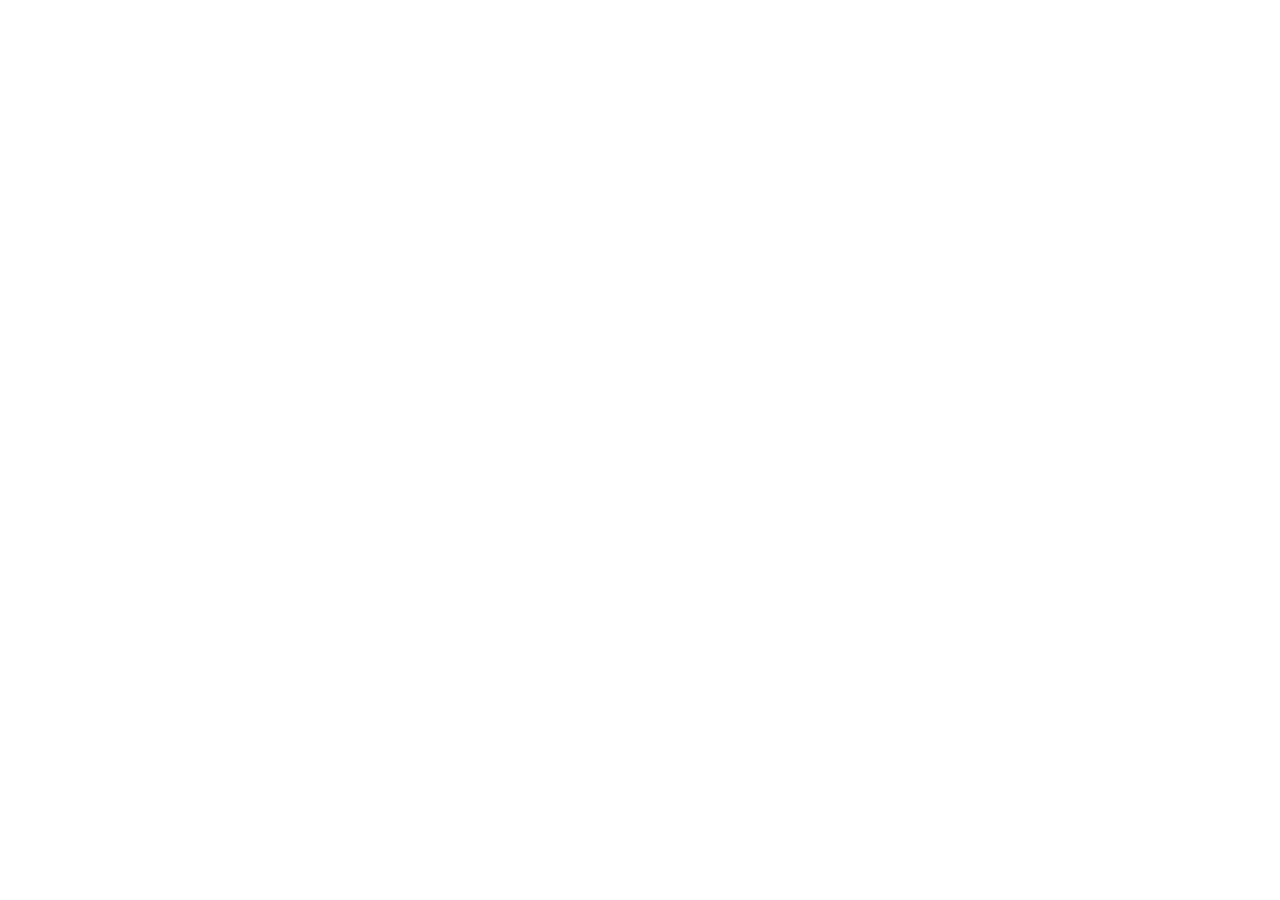
==== index.html @ a95a9401 "Add files via upload" ====
<!doctype html>
<html lang="en">
  <head>
    <meta charset="UTF-8" />
    <link rel="icon"  href="/assets/mobot-DXNhfi0S.png" />
    <meta name="viewport" content="width=device-width, initial-scale=1.0" />
    <title>Mobot Updating Tool</title>
    <script type="module" crossorigin src="/assets/index-8mjWHt65.js"></script>
    <link rel="stylesheet" crossorigin href="/assets/index-CgQIPxmB.css">
  </head>
  <body>
    <div id="app"></div>
  </body>
</html>
---- assets/index-CgQIPxmB.css ----
:root{font-family:Inter,system-ui,Avenir,Helvetica,Arial,sans-serif;line-height:1.5;font-weight:400;color-scheme:light dark;color:#ffffffde;background-color:#242424;font-synthesis:none;text-rendering:optimizeLegibility;-webkit-font-smoothing:antialiased;-moz-osx-font-smoothing:grayscale}a{font-weight:500;color:#646cff;text-decoration:inherit}a:hover{color:#535bf2}body{margin:0;display:flex;place-items:center;min-width:320px;min-height:100vh}h1{font-size:3.2em;line-height:1.1}.card{padding:2em}#app{max-width:1280px;margin:0 auto;padding:2rem;text-align:center}button{border-radius:8px;border:1px solid transparent;padding:.6em 1.2em;font-size:1em;font-weight:500;font-family:inherit;background-color:#1a1a1a;cursor:pointer;transition:border-color .25s}button:hover{border-color:#646cff}button:focus,button:focus-visible{outline:4px auto -webkit-focus-ring-color}@media (prefers-color-scheme: light){:root{color:#213547;background-color:#fff}a:hover{color:#747bff}button{background-color:#f9f9f9}}.info.svelte-141g8f0{margin-top:1em;font-size:1.1em;color:#f0f41a6e}.error.svelte-141g8f0{color:red}.logo.svelte-vmqhb5{height:6em;padding:1.5em;will-change:filter;transition:filter .3s}.logo.techmo.svelte-vmqhb5:hover{filter:drop-shadow(0 0 2em #16d75daa)}.logo.mobot.svelte-vmqhb5:hover{filter:drop-shadow(0 0 2em #ffff00aa)}
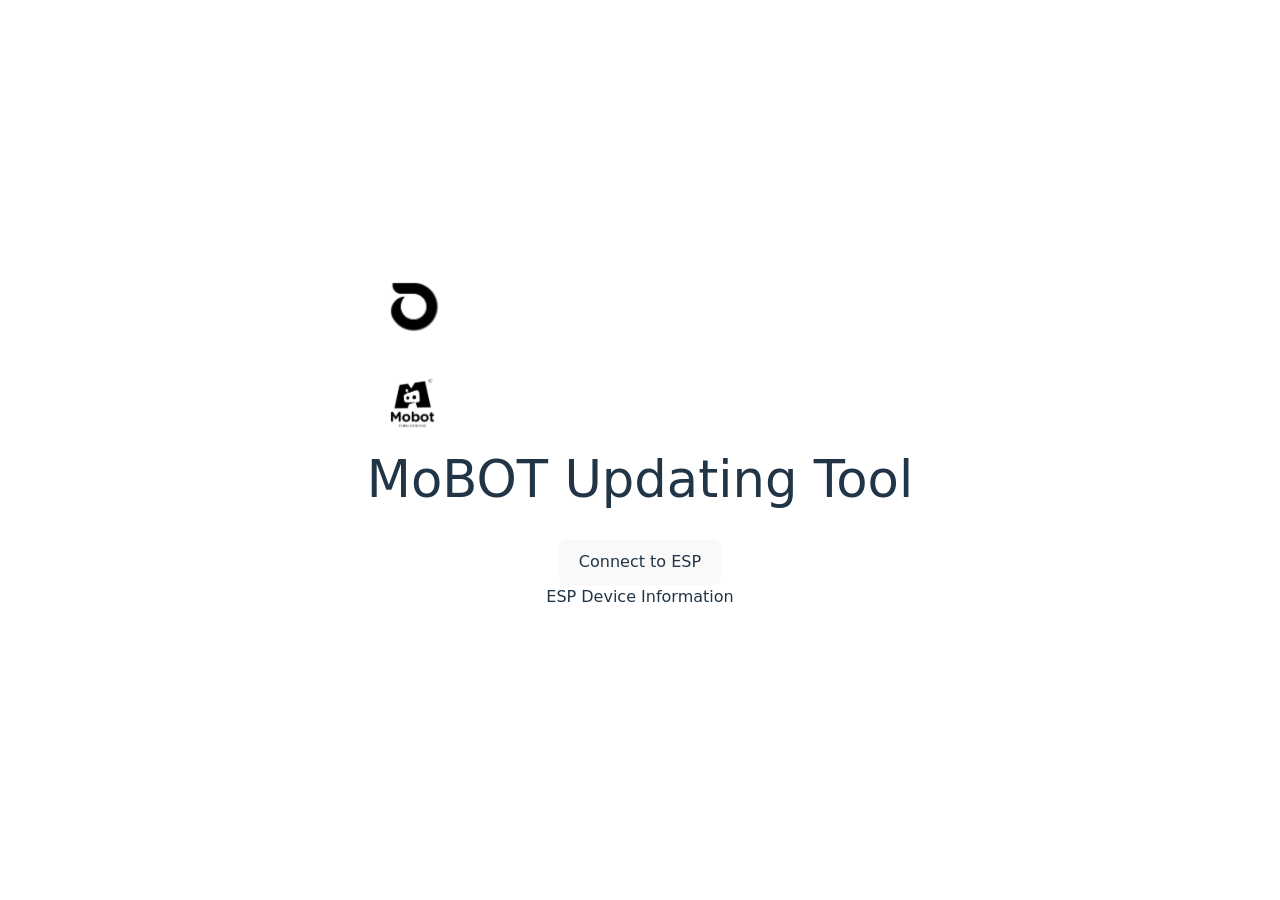
==== commit 6f17da90: "Add files via upload" ====
--- a/index.html
+++ b/index.html
@@ -5,8 +5,8 @@
     <link rel="icon"  href="/assets/mobot-DXNhfi0S.png" />
     <meta name="viewport" content="width=device-width, initial-scale=1.0" />
     <title>Mobot Updating Tool</title>
-    <script type="module" crossorigin src="/assets/index-8mjWHt65.js"></script>
-    <link rel="stylesheet" crossorigin href="/assets/index-CgQIPxmB.css">
+    <script type="module" crossorigin src="/assets/index-CwUpPtVm.js"></script>
+    <link rel="stylesheet" crossorigin href="/assets/index-CElty4b3.css">
   </head>
   <body>
     <div id="app"></div>
--- a/assets/index-CElty4b3.css
+++ b/assets/index-CElty4b3.css
@@ -0,0 +1 @@
+*,:before,:after{--tw-border-spacing-x: 0;--tw-border-spacing-y: 0;--tw-translate-x: 0;--tw-translate-y: 0;--tw-rotate: 0;--tw-skew-x: 0;--tw-skew-y: 0;--tw-scale-x: 1;--tw-scale-y: 1;--tw-pan-x: ;--tw-pan-y: ;--tw-pinch-zoom: ;--tw-scroll-snap-strictness: proximity;--tw-gradient-from-position: ;--tw-gradient-via-position: ;--tw-gradient-to-position: ;--tw-ordinal: ;--tw-slashed-zero: ;--tw-numeric-figure: ;--tw-numeric-spacing: ;--tw-numeric-fraction: ;--tw-ring-inset: ;--tw-ring-offset-width: 0px;--tw-ring-offset-color: #fff;--tw-ring-color: rgb(63 131 248 / .5);--tw-ring-offset-shadow: 0 0 #0000;--tw-ring-shadow: 0 0 #0000;--tw-shadow: 0 0 #0000;--tw-shadow-colored: 0 0 #0000;--tw-blur: ;--tw-brightness: ;--tw-contrast: ;--tw-grayscale: ;--tw-hue-rotate: ;--tw-invert: ;--tw-saturate: ;--tw-sepia: ;--tw-drop-shadow: ;--tw-backdrop-blur: ;--tw-backdrop-brightness: ;--tw-backdrop-contrast: ;--tw-backdrop-grayscale: ;--tw-backdrop-hue-rotate: ;--tw-backdrop-invert: ;--tw-backdrop-opacity: ;--tw-backdrop-saturate: ;--tw-backdrop-sepia: ;--tw-contain-size: ;--tw-contain-layout: ;--tw-contain-paint: ;--tw-contain-style: }::backdrop{--tw-border-spacing-x: 0;--tw-border-spacing-y: 0;--tw-translate-x: 0;--tw-translate-y: 0;--tw-rotate: 0;--tw-skew-x: 0;--tw-skew-y: 0;--tw-scale-x: 1;--tw-scale-y: 1;--tw-pan-x: ;--tw-pan-y: ;--tw-pinch-zoom: ;--tw-scroll-snap-strictness: proximity;--tw-gradient-from-position: ;--tw-gradient-via-position: ;--tw-gradient-to-position: ;--tw-ordinal: ;--tw-slashed-zero: ;--tw-numeric-figure: ;--tw-numeric-spacing: ;--tw-numeric-fraction: ;--tw-ring-inset: ;--tw-ring-offset-width: 0px;--tw-ring-offset-color: #fff;--tw-ring-color: rgb(63 131 248 / .5);--tw-ring-offset-shadow: 0 0 #0000;--tw-ring-shadow: 0 0 #0000;--tw-shadow: 0 0 #0000;--tw-shadow-colored: 0 0 #0000;--tw-blur: ;--tw-brightness: ;--tw-contrast: ;--tw-grayscale: ;--tw-hue-rotate: ;--tw-invert: ;--tw-saturate: ;--tw-sepia: ;--tw-drop-shadow: ;--tw-backdrop-blur: ;--tw-backdrop-brightness: ;--tw-backdrop-contrast: ;--tw-backdrop-grayscale: ;--tw-backdrop-hue-rotate: ;--tw-backdrop-invert: ;--tw-backdrop-opacity: ;--tw-backdrop-saturate: ;--tw-backdrop-sepia: ;--tw-contain-size: ;--tw-contain-layout: ;--tw-contain-paint: ;--tw-contain-style: }*,:before,:after{box-sizing:border-box;border-width:0;border-style:solid;border-color:#e5e7eb}:before,:after{--tw-content: ""}html,:host{line-height:1.5;-webkit-text-size-adjust:100%;-moz-tab-size:4;-o-tab-size:4;tab-size:4;font-family:ui-sans-serif,system-ui,sans-serif,"Apple Color Emoji","Segoe UI Emoji",Segoe UI Symbol,"Noto Color Emoji";font-feature-settings:normal;font-variation-settings:normal;-webkit-tap-highlight-color:transparent}body{margin:0;line-height:inherit}hr{height:0;color:inherit;border-top-width:1px}abbr:where([title]){-webkit-text-decoration:underline dotted;text-decoration:underline dotted}h1,h2,h3,h4,h5,h6{font-size:inherit;font-weight:inherit}a{color:inherit;text-decoration:inherit}b,strong{font-weight:bolder}code,kbd,samp,pre{font-family:ui-monospace,SFMono-Regular,Menlo,Monaco,Consolas,Liberation Mono,Courier New,monospace;font-feature-settings:normal;font-variation-settings:normal;font-size:1em}small{font-size:80%}sub,sup{font-size:75%;line-height:0;position:relative;vertical-align:baseline}sub{bottom:-.25em}sup{top:-.5em}table{text-indent:0;border-color:inherit;border-collapse:collapse}button,input,optgroup,select,textarea{font-family:inherit;font-feature-settings:inherit;font-variation-settings:inherit;font-size:100%;font-weight:inherit;line-height:inherit;letter-spacing:inherit;color:inherit;margin:0;padding:0}button,select{text-transform:none}button,input:where([type=button]),input:where([type=reset]),input:where([type=submit]){-webkit-appearance:button;background-color:transparent;background-image:none}:-moz-focusring{outline:auto}:-moz-ui-invalid{box-shadow:none}progress{vertical-align:baseline}::-webkit-inner-spin-button,::-webkit-outer-spin-button{height:auto}[type=search]{-webkit-appearance:textfield;outline-offset:-2px}::-webkit-search-decoration{-webkit-appearance:none}::-webkit-file-upload-button{-webkit-appearance:button;font:inherit}summary{display:list-item}blockquote,dl,dd,h1,h2,h3,h4,h5,h6,hr,figure,p,pre{margin:0}fieldset{margin:0;padding:0}legend{padding:0}ol,ul,menu{list-style:none;margin:0;padding:0}dialog{padding:0}textarea{resize:vertical}input::-moz-placeholder,textarea::-moz-placeholder{opacity:1;color:#9ca3af}input::placeholder,textarea::placeholder{opacity:1;color:#9ca3af}button,[role=button]{cursor:pointer}:disabled{cursor:default}img,svg,video,canvas,audio,iframe,embed,object{display:block;vertical-align:middle}img,video{max-width:100%;height:auto}[hidden]:where(:not([hidden=until-found])){display:none}[data-tooltip-style^=light]+.tooltip>.tooltip-arrow:before{border-style:solid;border-color:#e5e7eb}[data-tooltip-style^=light]+.tooltip[data-popper-placement^=top]>.tooltip-arrow:before{border-bottom-width:1px;border-right-width:1px}[data-tooltip-style^=light]+.tooltip[data-popper-placement^=right]>.tooltip-arrow:before{border-bottom-width:1px;border-left-width:1px}[data-tooltip-style^=light]+.tooltip[data-popper-placement^=bottom]>.tooltip-arrow:before{border-top-width:1px;border-left-width:1px}[data-tooltip-style^=light]+.tooltip[data-popper-placement^=left]>.tooltip-arrow:before{border-top-width:1px;border-right-width:1px}.tooltip[data-popper-placement^=top]>.tooltip-arrow{bottom:-4px}.tooltip[data-popper-placement^=bottom]>.tooltip-arrow{top:-4px}.tooltip[data-popper-placement^=left]>.tooltip-arrow{right:-4px}.tooltip[data-popper-placement^=right]>.tooltip-arrow{left:-4px}.tooltip.invisible>.tooltip-arrow:before{visibility:hidden}[data-popper-arrow],[data-popper-arrow]:before{position:absolute;width:8px;height:8px;background:inherit}[data-popper-arrow]{visibility:hidden}[data-popper-arrow]:before{content:"";visibility:visible;transform:rotate(45deg)}[data-popper-arrow]:after{content:"";visibility:visible;transform:rotate(45deg);position:absolute;width:9px;height:9px;background:inherit}[role=tooltip]>[data-popper-arrow]:before{border-style:solid;border-color:#e5e7eb}.dark [role=tooltip]>[data-popper-arrow]:before{border-style:solid;border-color:#4b5563}[role=tooltip]>[data-popper-arrow]:after{border-style:solid;border-color:#e5e7eb}.dark [role=tooltip]>[data-popper-arrow]:after{border-style:solid;border-color:#4b5563}[data-popover][role=tooltip][data-popper-placement^=top]>[data-popper-arrow]:before{border-bottom-width:1px;border-right-width:1px}[data-popover][role=tooltip][data-popper-placement^=top]>[data-popper-arrow]:after{border-bottom-width:1px;border-right-width:1px}[data-popover][role=tooltip][data-popper-placement^=right]>[data-popper-arrow]:before{border-bottom-width:1px;border-left-width:1px}[data-popover][role=tooltip][data-popper-placement^=right]>[data-popper-arrow]:after{border-bottom-width:1px;border-left-width:1px}[data-popover][role=tooltip][data-popper-placement^=bottom]>[data-popper-arrow]:before{border-top-width:1px;border-left-width:1px}[data-popover][role=tooltip][data-popper-placement^=bottom]>[data-popper-arrow]:after{border-top-width:1px;border-left-width:1px}[data-popover][role=tooltip][data-popper-placement^=left]>[data-popper-arrow]:before{border-top-width:1px;border-right-width:1px}[data-popover][role=tooltip][data-popper-placement^=left]>[data-popper-arrow]:after{border-top-width:1px;border-right-width:1px}[data-popover][role=tooltip][data-popper-placement^=top]>[data-popper-arrow]{bottom:-5px}[data-popover][role=tooltip][data-popper-placement^=bottom]>[data-popper-arrow]{top:-5px}[data-popover][role=tooltip][data-popper-placement^=left]>[data-popper-arrow]{right:-5px}[data-popover][role=tooltip][data-popper-placement^=right]>[data-popper-arrow]{left:-5px}[type=text],[type=email],[type=url],[type=password],[type=number],[type=date],[type=datetime-local],[type=month],[type=search],[type=tel],[type=time],[type=week],[multiple],textarea,select{-webkit-appearance:none;-moz-appearance:none;appearance:none;background-color:#fff;border-color:#6b7280;border-width:1px;border-radius:0;padding:.5rem .75rem;font-size:1rem;line-height:1.5rem;--tw-shadow: 0 0 #0000}[type=text]:focus,[type=email]:focus,[type=url]:focus,[type=password]:focus,[type=number]:focus,[type=date]:focus,[type=datetime-local]:focus,[type=month]:focus,[type=search]:focus,[type=tel]:focus,[type=time]:focus,[type=week]:focus,[multiple]:focus,textarea:focus,select:focus{outline:2px solid transparent;outline-offset:2px;--tw-ring-inset: var(--tw-empty, );--tw-ring-offset-width: 0px;--tw-ring-offset-color: #fff;--tw-ring-color: #1C64F2;--tw-ring-offset-shadow: var(--tw-ring-inset) 0 0 0 var(--tw-ring-offset-width) var(--tw-ring-offset-color);--tw-ring-shadow: var(--tw-ring-inset) 0 0 0 calc(1px + var(--tw-ring-offset-width)) var(--tw-ring-color);box-shadow:var(--tw-ring-offset-shadow),var(--tw-ring-shadow),var(--tw-shadow);border-color:#1c64f2}input::-moz-placeholder,textarea::-moz-placeholder{color:#6b7280;opacity:1}input::placeholder,textarea::placeholder{color:#6b7280;opacity:1}::-webkit-datetime-edit-fields-wrapper{padding:0}input[type=time]::-webkit-calendar-picker-indicator{background:none}select:not([size]){background-image:url("data:image/svg+xml,%3csvg aria-hidden='true' xmlns='http://www.w3.org/2000/svg' fill='none' viewBox='0 0 10 6'%3e %3cpath stroke='%236B7280' stroke-linecap='round' stroke-linejoin='round' stroke-width='2' d='m1 1 4 4 4-4'/%3e %3c/svg%3e");background-position:right .75rem center;background-repeat:no-repeat;background-size:.75em .75em;padding-right:2.5rem;-webkit-print-color-adjust:exact;print-color-adjust:exact}:is([dir=rtl]) select:not([size]){background-position:left .75rem center;padding-right:.75rem;padding-left:0}[multiple]{background-image:initial;background-position:initial;background-repeat:unset;background-size:initial;padding-right:.75rem;-webkit-print-color-adjust:unset;print-color-adjust:unset}[type=checkbox],[type=radio]{-webkit-appearance:none;-moz-appearance:none;appearance:none;padding:0;-webkit-print-color-adjust:exact;print-color-adjust:exact;display:inline-block;vertical-align:middle;background-origin:border-box;-webkit-user-select:none;-moz-user-select:none;user-select:none;flex-shrink:0;height:1rem;width:1rem;color:#1c64f2;background-color:#fff;border-color:#6b7280;border-width:1px;--tw-shadow: 0 0 #0000}[type=checkbox]{border-radius:0}[type=radio]{border-radius:100%}[type=checkbox]:focus,[type=radio]:focus{outline:2px solid transparent;outline-offset:2px;--tw-ring-inset: var(--tw-empty, );--tw-ring-offset-width: 2px;--tw-ring-offset-color: #fff;--tw-ring-color: #1C64F2;--tw-ring-offset-shadow: var(--tw-ring-inset) 0 0 0 var(--tw-ring-offset-width) var(--tw-ring-offset-color);--tw-ring-shadow: var(--tw-ring-inset) 0 0 0 calc(2px + var(--tw-ring-offset-width)) var(--tw-ring-color);box-shadow:var(--tw-ring-offset-shadow),var(--tw-ring-shadow),var(--tw-shadow)}[type=checkbox]:checked,[type=radio]:checked,.dark [type=checkbox]:checked,.dark [type=radio]:checked{border-color:transparent;background-color:currentColor;background-size:.55em .55em;background-position:center;background-repeat:no-repeat}[type=checkbox]:checked{background-image:url("data:image/svg+xml,%3csvg aria-hidden='true' xmlns='http://www.w3.org/2000/svg' fill='none' viewBox='0 0 16 12'%3e %3cpath stroke='white' stroke-linecap='round' stroke-linejoin='round' stroke-width='3' d='M1 5.917 5.724 10.5 15 1.5'/%3e %3c/svg%3e");background-repeat:no-repeat;background-size:.55em .55em;-webkit-print-color-adjust:exact;print-color-adjust:exact}[type=radio]:checked{background-image:url("data:image/svg+xml,%3csvg viewBox='0 0 16 16' fill='white' xmlns='http://www.w3.org/2000/svg'%3e%3ccircle cx='8' cy='8' r='3'/%3e%3c/svg%3e");background-size:1em 1em}.dark [type=radio]:checked{background-image:url("data:image/svg+xml,%3csvg viewBox='0 0 16 16' fill='white' xmlns='http://www.w3.org/2000/svg'%3e%3ccircle cx='8' cy='8' r='3'/%3e%3c/svg%3e");background-size:1em 1em}[type=checkbox]:indeterminate{background-image:url("data:image/svg+xml,%3csvg aria-hidden='true' xmlns='http://www.w3.org/2000/svg' fill='none' viewBox='0 0 16 12'%3e %3cpath stroke='white' stroke-linecap='round' stroke-linejoin='round' stroke-width='3' d='M0.5 6h14'/%3e %3c/svg%3e");background-color:currentColor;border-color:transparent;background-position:center;background-repeat:no-repeat;background-size:.55em .55em;-webkit-print-color-adjust:exact;print-color-adjust:exact}[type=checkbox]:indeterminate:hover,[type=checkbox]:indeterminate:focus{border-color:transparent;background-color:currentColor}[type=file]{background:unset;border-color:inherit;border-width:0;border-radius:0;padding:0;font-size:unset;line-height:inherit}[type=file]:focus{outline:1px auto inherit}input[type=file]::file-selector-button{color:#fff;background:#1f2937;border:0;font-weight:500;font-size:.875rem;cursor:pointer;padding:.625rem 1rem .625rem 2rem;margin-inline-start:-1rem;margin-inline-end:1rem}input[type=file]::file-selector-button:hover{background:#374151}:is([dir=rtl]) input[type=file]::file-selector-button{padding-right:2rem;padding-left:1rem}.dark input[type=file]::file-selector-button{color:#fff;background:#4b5563}.dark input[type=file]::file-selector-button:hover{background:#6b7280}input[type=range]::-webkit-slider-thumb{height:1.25rem;width:1.25rem;background:#1c64f2;border-radius:9999px;border:0;appearance:none;-moz-appearance:none;-webkit-appearance:none;cursor:pointer}input[type=range]:disabled::-webkit-slider-thumb{background:#9ca3af}.dark input[type=range]:disabled::-webkit-slider-thumb{background:#6b7280}input[type=range]:focus::-webkit-slider-thumb{outline:2px solid transparent;outline-offset:2px;--tw-ring-offset-shadow: var(--tw-ring-inset) 0 0 0 var(--tw-ring-offset-width) var(--tw-ring-offset-color);--tw-ring-shadow: var(--tw-ring-inset) 0 0 0 calc(4px + var(--tw-ring-offset-width)) var(--tw-ring-color);box-shadow:var(--tw-ring-offset-shadow),var(--tw-ring-shadow),var(--tw-shadow, 0 0 #0000);--tw-ring-opacity: 1px;--tw-ring-color: rgb(164 202 254 / var(--tw-ring-opacity))}input[type=range]::-moz-range-thumb{height:1.25rem;width:1.25rem;background:#1c64f2;border-radius:9999px;border:0;appearance:none;-moz-appearance:none;-webkit-appearance:none;cursor:pointer}input[type=range]:disabled::-moz-range-thumb{background:#9ca3af}.dark input[type=range]:disabled::-moz-range-thumb{background:#6b7280}input[type=range]::-moz-range-progress{background:#3f83f8}input[type=range]::-ms-fill-lower{background:#3f83f8}input[type=range].range-sm::-webkit-slider-thumb{height:1rem;width:1rem}input[type=range].range-lg::-webkit-slider-thumb{height:1.5rem;width:1.5rem}input[type=range].range-sm::-moz-range-thumb{height:1rem;width:1rem}input[type=range].range-lg::-moz-range-thumb{height:1.5rem;width:1.5rem}.container{width:100%}@media (min-width: 640px){.container{max-width:640px}}@media (min-width: 768px){.container{max-width:768px}}@media (min-width: 1024px){.container{max-width:1024px}}@media (min-width: 1280px){.container{max-width:1280px}}@media (min-width: 1536px){.container{max-width:1536px}}.sr-only{position:absolute;width:1px;height:1px;padding:0;margin:-1px;overflow:hidden;clip:rect(0,0,0,0);white-space:nowrap;border-width:0}.pointer-events-none{pointer-events:none}.static{position:static}.fixed{position:fixed}.absolute{position:absolute}.relative{position:relative}.sticky{position:sticky}.-inset-1{top:-.25rem;right:-.25rem;bottom:-.25rem;left:-.25rem}.inset-0{top:0;right:0;bottom:0;left:0}.inset-x-0{left:0;right:0}.inset-y-0{top:0;bottom:0}.-left-\[17px\]{left:-17px}.-right-\[16px\]{right:-16px}.-right-\[17px\]{right:-17px}.-start-1\.5{inset-inline-start:-.375rem}.-start-14{inset-inline-start:-3.5rem}.-start-3{inset-inline-start:-.75rem}.bottom-0{bottom:0}.bottom-4{bottom:1rem}.bottom-5{bottom:1.25rem}.bottom-6{bottom:1.5rem}.end-0{inset-inline-end:0px}.end-2\.5{inset-inline-end:.625rem}.end-5{inset-inline-end:1.25rem}.end-6{inset-inline-end:1.5rem}.left-1\/2{left:50%}.right-0{right:0}.start-0{inset-inline-start:0px}.start-1{inset-inline-start:.25rem}.start-1\/2{inset-inline-start:50%}.start-2\.5{inset-inline-start:.625rem}.start-5{inset-inline-start:1.25rem}.top-0{top:0}.top-1{top:.25rem}.top-1\/2{top:50%}.top-2{top:.5rem}.top-3{top:.75rem}.top-4{top:1rem}.top-5{top:1.25rem}.top-6{top:1.5rem}.top-\[124px\]{top:124px}.top-\[142px\]{top:142px}.top-\[178px\]{top:178px}.top-\[40px\]{top:40px}.top-\[72px\]{top:72px}.top-\[88px\]{top:88px}.top-\[calc\(100\%\+1rem\)\]{top:calc(100% + 1rem)}.-z-10{z-index:-10}.z-0{z-index:0}.z-10{z-index:10}.z-30{z-index:30}.z-40{z-index:40}.z-50{z-index:50}.col-span-2{grid-column:span 2 / span 2}.m-0\.5{margin:.125rem}.-mx-1\.5{margin-left:-.375rem;margin-right:-.375rem}.-my-1\.5{margin-top:-.375rem;margin-bottom:-.375rem}.mx-2{margin-left:.5rem;margin-right:.5rem}.mx-4{margin-left:1rem;margin-right:1rem}.mx-auto{margin-left:auto;margin-right:auto}.my-1{margin-top:.25rem;margin-bottom:.25rem}.my-2{margin-top:.5rem;margin-bottom:.5rem}.my-8{margin-top:2rem;margin-bottom:2rem}.\!ml-0{margin-left:0!important}.-mb-px{margin-bottom:-1px}.-me-1\.5{margin-inline-end:-.375rem}.-ms-4{margin-inline-start:-1rem}.-mt-px{margin-top:-1px}.mb-1{margin-bottom:.25rem}.mb-10{margin-bottom:2.5rem}.mb-2{margin-bottom:.5rem}.mb-2\.5{margin-bottom:.625rem}.mb-3{margin-bottom:.75rem}.mb-4{margin-bottom:1rem}.mb-5{margin-bottom:1.25rem}.mb-6{margin-bottom:1.5rem}.mb-px{margin-bottom:1px}.me-1{margin-inline-end:.25rem}.me-2{margin-inline-end:.5rem}.me-3{margin-inline-end:.75rem}.me-4{margin-inline-end:1rem}.ms-1{margin-inline-start:.25rem}.ms-1\.5{margin-inline-start:.375rem}.ms-2{margin-inline-start:.5rem}.ms-3{margin-inline-start:.75rem}.ms-4{margin-inline-start:1rem}.ms-6{margin-inline-start:1.5rem}.ms-auto{margin-inline-start:auto}.mt-1{margin-top:.25rem}.mt-1\.5{margin-top:.375rem}.mt-2{margin-top:.5rem}.mt-3{margin-top:.75rem}.mt-4{margin-top:1rem}.mt-6{margin-top:1.5rem}.block{display:block}.inline-block{display:inline-block}.\!inline{display:inline!important}.inline{display:inline}.flex{display:flex}.inline-flex{display:inline-flex}.table{display:table}.grid{display:grid}.\!hidden{display:none!important}.hidden{display:none}.h-1{height:.25rem}.h-10{height:2.5rem}.h-12{height:3rem}.h-14{height:3.5rem}.h-16{height:4rem}.h-2{height:.5rem}.h-2\.5{height:.625rem}.h-20{height:5rem}.h-24{height:6rem}.h-3{height:.75rem}.h-3\.5{height:.875rem}.h-36{height:9rem}.h-4{height:1rem}.h-48{height:12rem}.h-5{height:1.25rem}.h-56{height:14rem}.h-6{height:1.5rem}.h-64{height:16rem}.h-7{height:1.75rem}.h-72{height:18rem}.h-8{height:2rem}.h-80{height:20rem}.h-9{height:2.25rem}.h-96{height:24rem}.h-\[10px\]{height:10px}.h-\[140px\]{height:140px}.h-\[156px\]{height:156px}.h-\[172px\]{height:172px}.h-\[17px\]{height:17px}.h-\[18px\]{height:18px}.h-\[193px\]{height:193px}.h-\[213px\]{height:213px}.h-\[24px\]{height:24px}.h-\[32px\]{height:32px}.h-\[41px\]{height:41px}.h-\[426px\]{height:426px}.h-\[454px\]{height:454px}.h-\[46px\]{height:46px}.h-\[52px\]{height:52px}.h-\[55px\]{height:55px}.h-\[572px\]{height:572px}.h-\[5px\]{height:5px}.h-\[600px\]{height:600px}.h-\[63px\]{height:63px}.h-\[64px\]{height:64px}.h-auto{height:auto}.h-full{height:100%}.h-modal{height:calc(100% - 2rem)}.h-px{height:1px}.max-h-64{max-height:16rem}.max-h-full{max-height:100%}.min-h-\[2\.4rem\]{min-height:2.4rem}.min-h-\[2\.7rem\]{min-height:2.7rem}.min-h-\[3\.2rem\]{min-height:3.2rem}.\!w-full{width:100%!important}.w-1{width:.25rem}.w-1\/2{width:50%}.w-10{width:2.5rem}.w-10\/12{width:83.333333%}.w-11{width:2.75rem}.w-11\/12{width:91.666667%}.w-12{width:3rem}.w-14{width:3.5rem}.w-2{width:.5rem}.w-2\.5{width:.625rem}.w-2\/4{width:50%}.w-20{width:5rem}.w-24{width:6rem}.w-3{width:.75rem}.w-3\.5{width:.875rem}.w-32{width:8rem}.w-36{width:9rem}.w-4{width:1rem}.w-48{width:12rem}.w-5{width:1.25rem}.w-6{width:1.5rem}.w-64{width:16rem}.w-8{width:2rem}.w-8\/12{width:66.666667%}.w-80{width:20rem}.w-9{width:2.25rem}.w-9\/12{width:75%}.w-\[10px\]{width:10px}.w-\[148px\]{width:148px}.w-\[188px\]{width:188px}.w-\[1px\]{width:1px}.w-\[208px\]{width:208px}.w-\[272px\]{width:272px}.w-\[300px\]{width:300px}.w-\[3px\]{width:3px}.w-\[52px\]{width:52px}.w-\[56px\]{width:56px}.w-\[6px\]{width:6px}.w-\[calc\(100\%-2rem\)\]{width:calc(100% - 2rem)}.w-full{width:100%}.min-w-full{min-width:100%}.max-w-2xl{max-width:42rem}.max-w-4xl{max-width:56rem}.max-w-60{max-width:15rem}.max-w-7xl{max-width:80rem}.max-w-\[133px\]{max-width:133px}.max-w-\[301px\]{max-width:301px}.max-w-\[341px\]{max-width:341px}.max-w-\[351px\]{max-width:351px}.max-w-\[540px\]{max-width:540px}.max-w-\[640px\]{max-width:640px}.max-w-\[83px\]{max-width:83px}.max-w-full{max-width:100%}.max-w-lg{max-width:32rem}.max-w-md{max-width:28rem}.max-w-screen-md{max-width:768px}.max-w-screen-xl{max-width:1280px}.max-w-sm{max-width:24rem}.max-w-xl{max-width:36rem}.max-w-xs{max-width:20rem}.flex-1{flex:1 1 0%}.flex-shrink-0,.shrink-0{flex-shrink:0}.origin-left{transform-origin:left}.-translate-x-1\/2{--tw-translate-x: -50%;transform:translate(var(--tw-translate-x),var(--tw-translate-y)) rotate(var(--tw-rotate)) skew(var(--tw-skew-x)) skewY(var(--tw-skew-y)) scaleX(var(--tw-scale-x)) scaleY(var(--tw-scale-y))}.-translate-x-1\/3{--tw-translate-x: -33.333333%;transform:translate(var(--tw-translate-x),var(--tw-translate-y)) rotate(var(--tw-rotate)) skew(var(--tw-skew-x)) skewY(var(--tw-skew-y)) scaleX(var(--tw-scale-x)) scaleY(var(--tw-scale-y))}.-translate-y-1\/2{--tw-translate-y: -50%;transform:translate(var(--tw-translate-x),var(--tw-translate-y)) rotate(var(--tw-rotate)) skew(var(--tw-skew-x)) skewY(var(--tw-skew-y)) scaleX(var(--tw-scale-x)) scaleY(var(--tw-scale-y))}.-translate-y-1\/3{--tw-translate-y: -33.333333%;transform:translate(var(--tw-translate-x),var(--tw-translate-y)) rotate(var(--tw-rotate)) skew(var(--tw-skew-x)) skewY(var(--tw-skew-y)) scaleX(var(--tw-scale-x)) scaleY(var(--tw-scale-y))}.-translate-y-4{--tw-translate-y: -1rem;transform:translate(var(--tw-translate-x),var(--tw-translate-y)) rotate(var(--tw-rotate)) skew(var(--tw-skew-x)) skewY(var(--tw-skew-y)) scaleX(var(--tw-scale-x)) scaleY(var(--tw-scale-y))}.-translate-y-6{--tw-translate-y: -1.5rem;transform:translate(var(--tw-translate-x),var(--tw-translate-y)) rotate(var(--tw-rotate)) skew(var(--tw-skew-x)) skewY(var(--tw-skew-y)) scaleX(var(--tw-scale-x)) scaleY(var(--tw-scale-y))}.translate-x-1\/3{--tw-translate-x: 33.333333%;transform:translate(var(--tw-translate-x),var(--tw-translate-y)) rotate(var(--tw-rotate)) skew(var(--tw-skew-x)) skewY(var(--tw-skew-y)) scaleX(var(--tw-scale-x)) scaleY(var(--tw-scale-y))}.translate-y-1\/3{--tw-translate-y: 33.333333%;transform:translate(var(--tw-translate-x),var(--tw-translate-y)) rotate(var(--tw-rotate)) skew(var(--tw-skew-x)) skewY(var(--tw-skew-y)) scaleX(var(--tw-scale-x)) scaleY(var(--tw-scale-y))}.rotate-45{--tw-rotate: 45deg;transform:translate(var(--tw-translate-x),var(--tw-translate-y)) rotate(var(--tw-rotate)) skew(var(--tw-skew-x)) skewY(var(--tw-skew-y)) scaleX(var(--tw-scale-x)) scaleY(var(--tw-scale-y))}.scale-75{--tw-scale-x: .75;--tw-scale-y: .75;transform:translate(var(--tw-translate-x),var(--tw-translate-y)) rotate(var(--tw-rotate)) skew(var(--tw-skew-x)) skewY(var(--tw-skew-y)) scaleX(var(--tw-scale-x)) scaleY(var(--tw-scale-y))}.transform{transform:translate(var(--tw-translate-x),var(--tw-translate-y)) rotate(var(--tw-rotate)) skew(var(--tw-skew-x)) skewY(var(--tw-skew-y)) scaleX(var(--tw-scale-x)) scaleY(var(--tw-scale-y))}@keyframes pulse{50%{opacity:.5}}.animate-pulse{animation:pulse 2s cubic-bezier(.4,0,.6,1) infinite}@keyframes spin{to{transform:rotate(360deg)}}.animate-spin{animation:spin 1s linear infinite}.cursor-not-allowed{cursor:not-allowed}.cursor-pointer{cursor:pointer}.list-inside{list-style-position:inside}.list-outside{list-style-position:outside}.list-decimal{list-style-type:decimal}.list-disc{list-style-type:disc}.list-none{list-style-type:none}.appearance-none{-webkit-appearance:none;-moz-appearance:none;appearance:none}.grid-flow-row{grid-auto-flow:row}.grid-cols-1{grid-template-columns:repeat(1,minmax(0,1fr))}.grid-cols-2{grid-template-columns:repeat(2,minmax(0,1fr))}.grid-cols-3{grid-template-columns:repeat(3,minmax(0,1fr))}.grid-cols-4{grid-template-columns:repeat(4,minmax(0,1fr))}.grid-cols-7{grid-template-columns:repeat(7,minmax(0,1fr))}.flex-row{flex-direction:row}.flex-col{flex-direction:column}.flex-col-reverse{flex-direction:column-reverse}.flex-wrap{flex-wrap:wrap}.items-start{align-items:flex-start}.items-end{align-items:flex-end}.items-center{align-items:center}.items-baseline{align-items:baseline}.justify-start{justify-content:flex-start}.justify-end{justify-content:flex-end}.justify-center{justify-content:center}.justify-between{justify-content:space-between}.justify-around{justify-content:space-around}.gap-1{gap:.25rem}.gap-2{gap:.5rem}.gap-3{gap:.75rem}.gap-8{gap:2rem}.gap-y-4{row-gap:1rem}.-space-x-px>:not([hidden])~:not([hidden]){--tw-space-x-reverse: 0;margin-right:calc(-1px * var(--tw-space-x-reverse));margin-left:calc(-1px * calc(1 - var(--tw-space-x-reverse)))}.space-x-1>:not([hidden])~:not([hidden]){--tw-space-x-reverse: 0;margin-right:calc(.25rem * var(--tw-space-x-reverse));margin-left:calc(.25rem * calc(1 - var(--tw-space-x-reverse)))}.space-x-2>:not([hidden])~:not([hidden]){--tw-space-x-reverse: 0;margin-right:calc(.5rem * var(--tw-space-x-reverse));margin-left:calc(.5rem * calc(1 - var(--tw-space-x-reverse)))}.space-x-3>:not([hidden])~:not([hidden]){--tw-space-x-reverse: 0;margin-right:calc(.75rem * var(--tw-space-x-reverse));margin-left:calc(.75rem * calc(1 - var(--tw-space-x-reverse)))}.space-x-4>:not([hidden])~:not([hidden]){--tw-space-x-reverse: 0;margin-right:calc(1rem * var(--tw-space-x-reverse));margin-left:calc(1rem * calc(1 - var(--tw-space-x-reverse)))}.space-x-6>:not([hidden])~:not([hidden]){--tw-space-x-reverse: 0;margin-right:calc(1.5rem * var(--tw-space-x-reverse));margin-left:calc(1.5rem * calc(1 - var(--tw-space-x-reverse)))}.space-y-1>:not([hidden])~:not([hidden]){--tw-space-y-reverse: 0;margin-top:calc(.25rem * calc(1 - var(--tw-space-y-reverse)));margin-bottom:calc(.25rem * var(--tw-space-y-reverse))}.space-y-2>:not([hidden])~:not([hidden]){--tw-space-y-reverse: 0;margin-top:calc(.5rem * calc(1 - var(--tw-space-y-reverse)));margin-bottom:calc(.5rem * var(--tw-space-y-reverse))}.space-y-2\.5>:not([hidden])~:not([hidden]){--tw-space-y-reverse: 0;margin-top:calc(.625rem * calc(1 - var(--tw-space-y-reverse)));margin-bottom:calc(.625rem * var(--tw-space-y-reverse))}.space-y-4>:not([hidden])~:not([hidden]){--tw-space-y-reverse: 0;margin-top:calc(1rem * calc(1 - var(--tw-space-y-reverse)));margin-bottom:calc(1rem * var(--tw-space-y-reverse))}.space-y-8>:not([hidden])~:not([hidden]){--tw-space-y-reverse: 0;margin-top:calc(2rem * calc(1 - var(--tw-space-y-reverse)));margin-bottom:calc(2rem * var(--tw-space-y-reverse))}.divide-x>:not([hidden])~:not([hidden]){--tw-divide-x-reverse: 0;border-right-width:calc(1px * var(--tw-divide-x-reverse));border-left-width:calc(1px * calc(1 - var(--tw-divide-x-reverse)))}.divide-y>:not([hidden])~:not([hidden]){--tw-divide-y-reverse: 0;border-top-width:calc(1px * calc(1 - var(--tw-divide-y-reverse)));border-bottom-width:calc(1px * var(--tw-divide-y-reverse))}.divide-blue-300>:not([hidden])~:not([hidden]){--tw-divide-opacity: 1;border-color:rgb(164 202 254 / var(--tw-divide-opacity))}.divide-gray-100>:not([hidden])~:not([hidden]){--tw-divide-opacity: 1;border-color:rgb(243 244 246 / var(--tw-divide-opacity))}.divide-gray-200>:not([hidden])~:not([hidden]){--tw-divide-opacity: 1;border-color:rgb(229 231 235 / var(--tw-divide-opacity))}.divide-gray-300>:not([hidden])~:not([hidden]){--tw-divide-opacity: 1;border-color:rgb(209 213 219 / var(--tw-divide-opacity))}.divide-gray-500>:not([hidden])~:not([hidden]){--tw-divide-opacity: 1;border-color:rgb(107 114 128 / var(--tw-divide-opacity))}.divide-gray-700>:not([hidden])~:not([hidden]){--tw-divide-opacity: 1;border-color:rgb(55 65 81 / var(--tw-divide-opacity))}.divide-green-300>:not([hidden])~:not([hidden]){--tw-divide-opacity: 1;border-color:rgb(132 225 188 / var(--tw-divide-opacity))}.divide-indigo-300>:not([hidden])~:not([hidden]){--tw-divide-opacity: 1;border-color:rgb(180 198 252 / var(--tw-divide-opacity))}.divide-orange-300>:not([hidden])~:not([hidden]){--tw-divide-opacity: 1;border-color:rgb(253 186 140 / var(--tw-divide-opacity))}.divide-pink-300>:not([hidden])~:not([hidden]){--tw-divide-opacity: 1;border-color:rgb(248 180 217 / var(--tw-divide-opacity))}.divide-primary-500>:not([hidden])~:not([hidden]){--tw-divide-opacity: 1;border-color:rgb(254 121 93 / var(--tw-divide-opacity))}.divide-purple-300>:not([hidden])~:not([hidden]){--tw-divide-opacity: 1;border-color:rgb(202 191 253 / var(--tw-divide-opacity))}.divide-red-300>:not([hidden])~:not([hidden]){--tw-divide-opacity: 1;border-color:rgb(248 180 180 / var(--tw-divide-opacity))}.divide-yellow-300>:not([hidden])~:not([hidden]){--tw-divide-opacity: 1;border-color:rgb(250 202 21 / var(--tw-divide-opacity))}.self-center{align-self:center}.overflow-hidden{overflow:hidden}.overflow-x-auto{overflow-x:auto}.overflow-y-auto{overflow-y:auto}.overflow-y-scroll{overflow-y:scroll}.overscroll-contain{overscroll-behavior:contain}.whitespace-normal{white-space:normal}.whitespace-nowrap{white-space:nowrap}.whitespace-pre{white-space:pre}.whitespace-pre-line{white-space:pre-line}.whitespace-pre-wrap{white-space:pre-wrap}.\!rounded-md{border-radius:.375rem!important}.rounded{border-radius:.25rem}.rounded-\[2\.5rem\]{border-radius:2.5rem}.rounded-\[2rem\]{border-radius:2rem}.rounded-full{border-radius:9999px}.rounded-lg{border-radius:.5rem}.rounded-md{border-radius:.375rem}.rounded-sm{border-radius:.125rem}.rounded-xl{border-radius:.75rem}.rounded-b-\[1rem\]{border-bottom-right-radius:1rem;border-bottom-left-radius:1rem}.rounded-b-\[2\.5rem\]{border-bottom-right-radius:2.5rem;border-bottom-left-radius:2.5rem}.rounded-b-lg{border-bottom-right-radius:.5rem;border-bottom-left-radius:.5rem}.rounded-b-xl{border-bottom-right-radius:.75rem;border-bottom-left-radius:.75rem}.rounded-e-full{border-start-end-radius:9999px;border-end-end-radius:9999px}.rounded-e-lg{border-start-end-radius:.5rem;border-end-end-radius:.5rem}.rounded-l{border-top-left-radius:.25rem;border-bottom-left-radius:.25rem}.rounded-l-lg{border-top-left-radius:.5rem;border-bottom-left-radius:.5rem}.rounded-r{border-top-right-radius:.25rem;border-bottom-right-radius:.25rem}.rounded-r-lg{border-top-right-radius:.5rem;border-bottom-right-radius:.5rem}.rounded-s-full{border-start-start-radius:9999px;border-end-start-radius:9999px}.rounded-s-lg{border-start-start-radius:.5rem;border-end-start-radius:.5rem}.rounded-t-\[2\.5rem\]{border-top-left-radius:2.5rem;border-top-right-radius:2.5rem}.rounded-t-lg{border-top-left-radius:.5rem;border-top-right-radius:.5rem}.rounded-t-md{border-top-left-radius:.375rem;border-top-right-radius:.375rem}.rounded-t-sm{border-top-left-radius:.125rem;border-top-right-radius:.125rem}.rounded-t-xl{border-top-left-radius:.75rem;border-top-right-radius:.75rem}.\!border-0{border-width:0px!important}.border{border-width:1px}.border-0{border-width:0px}.border-2{border-width:2px}.border-\[10px\]{border-width:10px}.border-\[14px\]{border-width:14px}.border-\[16px\]{border-width:16px}.border-\[8px\]{border-width:8px}.border-x{border-left-width:1px;border-right-width:1px}.border-y{border-top-width:1px;border-bottom-width:1px}.border-b{border-bottom-width:1px}.border-b-2{border-bottom-width:2px}.border-e{border-inline-end-width:1px}.border-s{border-inline-start-width:1px}.border-s-4{border-inline-start-width:4px}.border-t{border-top-width:1px}.border-dashed{border-style:dashed}.border-blue-300{--tw-border-opacity: 1;border-color:rgb(164 202 254 / var(--tw-border-opacity))}.border-blue-400{--tw-border-opacity: 1;border-color:rgb(118 169 250 / var(--tw-border-opacity))}.border-blue-700{--tw-border-opacity: 1;border-color:rgb(26 86 219 / var(--tw-border-opacity))}.border-gray-100{--tw-border-opacity: 1;border-color:rgb(243 244 246 / var(--tw-border-opacity))}.border-gray-200{--tw-border-opacity: 1;border-color:rgb(229 231 235 / var(--tw-border-opacity))}.border-gray-300{--tw-border-opacity: 1;border-color:rgb(209 213 219 / var(--tw-border-opacity))}.border-gray-400{--tw-border-opacity: 1;border-color:rgb(156 163 175 / var(--tw-border-opacity))}.border-gray-500{--tw-border-opacity: 1;border-color:rgb(107 114 128 / var(--tw-border-opacity))}.border-gray-700{--tw-border-opacity: 1;border-color:rgb(55 65 81 / var(--tw-border-opacity))}.border-gray-800{--tw-border-opacity: 1;border-color:rgb(31 41 55 / var(--tw-border-opacity))}.border-gray-900{--tw-border-opacity: 1;border-color:rgb(17 24 39 / var(--tw-border-opacity))}.border-green-300{--tw-border-opacity: 1;border-color:rgb(132 225 188 / var(--tw-border-opacity))}.border-green-400{--tw-border-opacity: 1;border-color:rgb(49 196 141 / var(--tw-border-opacity))}.border-green-500{--tw-border-opacity: 1;border-color:rgb(14 159 110 / var(--tw-border-opacity))}.border-green-600{--tw-border-opacity: 1;border-color:rgb(5 122 85 / var(--tw-border-opacity))}.border-green-700{--tw-border-opacity: 1;border-color:rgb(4 108 78 / var(--tw-border-opacity))}.border-indigo-300{--tw-border-opacity: 1;border-color:rgb(180 198 252 / var(--tw-border-opacity))}.border-indigo-400{--tw-border-opacity: 1;border-color:rgb(141 162 251 / var(--tw-border-opacity))}.border-inherit{border-color:inherit}.border-orange-300{--tw-border-opacity: 1;border-color:rgb(253 186 140 / var(--tw-border-opacity))}.border-pink-300{--tw-border-opacity: 1;border-color:rgb(248 180 217 / var(--tw-border-opacity))}.border-pink-400{--tw-border-opacity: 1;border-color:rgb(241 126 184 / var(--tw-border-opacity))}.border-primary-400{--tw-border-opacity: 1;border-color:rgb(255 188 173 / var(--tw-border-opacity))}.border-primary-500{--tw-border-opacity: 1;border-color:rgb(254 121 93 / var(--tw-border-opacity))}.border-primary-600{--tw-border-opacity: 1;border-color:rgb(239 86 47 / var(--tw-border-opacity))}.border-primary-700{--tw-border-opacity: 1;border-color:rgb(235 79 39 / var(--tw-border-opacity))}.border-purple-300{--tw-border-opacity: 1;border-color:rgb(202 191 253 / var(--tw-border-opacity))}.border-purple-400{--tw-border-opacity: 1;border-color:rgb(172 148 250 / var(--tw-border-opacity))}.border-purple-700{--tw-border-opacity: 1;border-color:rgb(108 43 217 / var(--tw-border-opacity))}.border-red-300{--tw-border-opacity: 1;border-color:rgb(248 180 180 / var(--tw-border-opacity))}.border-red-400{--tw-border-opacity: 1;border-color:rgb(249 128 128 / var(--tw-border-opacity))}.border-red-500{--tw-border-opacity: 1;border-color:rgb(240 82 82 / var(--tw-border-opacity))}.border-red-600{--tw-border-opacity: 1;border-color:rgb(224 36 36 / var(--tw-border-opacity))}.border-red-700{--tw-border-opacity: 1;border-color:rgb(200 30 30 / var(--tw-border-opacity))}.border-transparent{border-color:transparent}.border-white{--tw-border-opacity: 1;border-color:rgb(255 255 255 / var(--tw-border-opacity))}.border-yellow-300{--tw-border-opacity: 1;border-color:rgb(250 202 21 / var(--tw-border-opacity))}.border-yellow-400{--tw-border-opacity: 1;border-color:rgb(227 160 8 / var(--tw-border-opacity))}.\!bg-gray-50{--tw-bg-opacity: 1 !important;background-color:rgb(249 250 251 / var(--tw-bg-opacity))!important}.bg-blue-100{--tw-bg-opacity: 1;background-color:rgb(225 239 254 / var(--tw-bg-opacity))}.bg-blue-200{--tw-bg-opacity: 1;background-color:rgb(195 221 253 / var(--tw-bg-opacity))}.bg-blue-400{--tw-bg-opacity: 1;background-color:rgb(118 169 250 / var(--tw-bg-opacity))}.bg-blue-50{--tw-bg-opacity: 1;background-color:rgb(235 245 255 / var(--tw-bg-opacity))}.bg-blue-500{--tw-bg-opacity: 1;background-color:rgb(63 131 248 / var(--tw-bg-opacity))}.bg-blue-600{--tw-bg-opacity: 1;background-color:rgb(28 100 242 / var(--tw-bg-opacity))}.bg-blue-700{--tw-bg-opacity: 1;background-color:rgb(26 86 219 / var(--tw-bg-opacity))}.bg-blue-800{--tw-bg-opacity: 1;background-color:rgb(30 66 159 / var(--tw-bg-opacity))}.bg-gray-100{--tw-bg-opacity: 1;background-color:rgb(243 244 246 / var(--tw-bg-opacity))}.bg-gray-200{--tw-bg-opacity: 1;background-color:rgb(229 231 235 / var(--tw-bg-opacity))}.bg-gray-300{--tw-bg-opacity: 1;background-color:rgb(209 213 219 / var(--tw-bg-opacity))}.bg-gray-400{--tw-bg-opacity: 1;background-color:rgb(156 163 175 / var(--tw-bg-opacity))}.bg-gray-50{--tw-bg-opacity: 1;background-color:rgb(249 250 251 / var(--tw-bg-opacity))}.bg-gray-500{--tw-bg-opacity: 1;background-color:rgb(107 114 128 / var(--tw-bg-opacity))}.bg-gray-600{--tw-bg-opacity: 1;background-color:rgb(75 85 99 / var(--tw-bg-opacity))}.bg-gray-700{--tw-bg-opacity: 1;background-color:rgb(55 65 81 / var(--tw-bg-opacity))}.bg-gray-800{--tw-bg-opacity: 1;background-color:rgb(31 41 55 / var(--tw-bg-opacity))}.bg-gray-900{--tw-bg-opacity: 1;background-color:rgb(17 24 39 / var(--tw-bg-opacity))}.bg-green-100{--tw-bg-opacity: 1;background-color:rgb(222 247 236 / var(--tw-bg-opacity))}.bg-green-400{--tw-bg-opacity: 1;background-color:rgb(49 196 141 / var(--tw-bg-opacity))}.bg-green-50{--tw-bg-opacity: 1;background-color:rgb(243 250 247 / var(--tw-bg-opacity))}.bg-green-500{--tw-bg-opacity: 1;background-color:rgb(14 159 110 / var(--tw-bg-opacity))}.bg-green-600{--tw-bg-opacity: 1;background-color:rgb(5 122 85 / var(--tw-bg-opacity))}.bg-green-700{--tw-bg-opacity: 1;background-color:rgb(4 108 78 / var(--tw-bg-opacity))}.bg-green-800{--tw-bg-opacity: 1;background-color:rgb(3 84 63 / var(--tw-bg-opacity))}.bg-indigo-100{--tw-bg-opacity: 1;background-color:rgb(229 237 255 / var(--tw-bg-opacity))}.bg-indigo-50{--tw-bg-opacity: 1;background-color:rgb(240 245 255 / var(--tw-bg-opacity))}.bg-indigo-500{--tw-bg-opacity: 1;background-color:rgb(104 117 245 / var(--tw-bg-opacity))}.bg-indigo-600{--tw-bg-opacity: 1;background-color:rgb(88 80 236 / var(--tw-bg-opacity))}.bg-indigo-800{--tw-bg-opacity: 1;background-color:rgb(66 56 157 / var(--tw-bg-opacity))}.bg-inherit{background-color:inherit}.bg-orange-50{--tw-bg-opacity: 1;background-color:rgb(255 248 241 / var(--tw-bg-opacity))}.bg-orange-600{--tw-bg-opacity: 1;background-color:rgb(208 56 1 / var(--tw-bg-opacity))}.bg-pink-100{--tw-bg-opacity: 1;background-color:rgb(252 232 243 / var(--tw-bg-opacity))}.bg-pink-50{--tw-bg-opacity: 1;background-color:rgb(253 242 248 / var(--tw-bg-opacity))}.bg-pink-500{--tw-bg-opacity: 1;background-color:rgb(231 70 148 / var(--tw-bg-opacity))}.bg-pink-800{--tw-bg-opacity: 1;background-color:rgb(153 21 75 / var(--tw-bg-opacity))}.bg-primary-100{--tw-bg-opacity: 1;background-color:rgb(255 241 238 / var(--tw-bg-opacity))}.bg-primary-200{--tw-bg-opacity: 1;background-color:rgb(255 228 222 / var(--tw-bg-opacity))}.bg-primary-400{--tw-bg-opacity: 1;background-color:rgb(255 188 173 / var(--tw-bg-opacity))}.bg-primary-50{--tw-bg-opacity: 1;background-color:rgb(255 245 242 / var(--tw-bg-opacity))}.bg-primary-500{--tw-bg-opacity: 1;background-color:rgb(254 121 93 / var(--tw-bg-opacity))}.bg-primary-600{--tw-bg-opacity: 1;background-color:rgb(239 86 47 / var(--tw-bg-opacity))}.bg-primary-700{--tw-bg-opacity: 1;background-color:rgb(235 79 39 / var(--tw-bg-opacity))}.bg-primary-800{--tw-bg-opacity: 1;background-color:rgb(204 69 34 / var(--tw-bg-opacity))}.bg-purple-100{--tw-bg-opacity: 1;background-color:rgb(237 235 254 / var(--tw-bg-opacity))}.bg-purple-400{--tw-bg-opacity: 1;background-color:rgb(172 148 250 / var(--tw-bg-opacity))}.bg-purple-50{--tw-bg-opacity: 1;background-color:rgb(246 245 255 / var(--tw-bg-opacity))}.bg-purple-500{--tw-bg-opacity: 1;background-color:rgb(144 97 249 / var(--tw-bg-opacity))}.bg-purple-600{--tw-bg-opacity: 1;background-color:rgb(126 58 242 / var(--tw-bg-opacity))}.bg-purple-700{--tw-bg-opacity: 1;background-color:rgb(108 43 217 / var(--tw-bg-opacity))}.bg-purple-800{--tw-bg-opacity: 1;background-color:rgb(85 33 181 / var(--tw-bg-opacity))}.bg-red-100{--tw-bg-opacity: 1;background-color:rgb(253 232 232 / var(--tw-bg-opacity))}.bg-red-400{--tw-bg-opacity: 1;background-color:rgb(249 128 128 / var(--tw-bg-opacity))}.bg-red-50{--tw-bg-opacity: 1;background-color:rgb(253 242 242 / var(--tw-bg-opacity))}.bg-red-500{--tw-bg-opacity: 1;background-color:rgb(240 82 82 / var(--tw-bg-opacity))}.bg-red-600{--tw-bg-opacity: 1;background-color:rgb(224 36 36 / var(--tw-bg-opacity))}.bg-red-700{--tw-bg-opacity: 1;background-color:rgb(200 30 30 / var(--tw-bg-opacity))}.bg-red-900{--tw-bg-opacity: 1;background-color:rgb(119 29 29 / var(--tw-bg-opacity))}.bg-teal-500{--tw-bg-opacity: 1;background-color:rgb(6 148 162 / var(--tw-bg-opacity))}.bg-transparent{background-color:transparent}.bg-white{--tw-bg-opacity: 1;background-color:rgb(255 255 255 / var(--tw-bg-opacity))}.bg-white\/30{background-color:#ffffff4d}.bg-yellow-100{--tw-bg-opacity: 1;background-color:rgb(253 246 178 / var(--tw-bg-opacity))}.bg-yellow-300{--tw-bg-opacity: 1;background-color:rgb(250 202 21 / var(--tw-bg-opacity))}.bg-yellow-400{--tw-bg-opacity: 1;background-color:rgb(227 160 8 / var(--tw-bg-opacity))}.bg-yellow-50{--tw-bg-opacity: 1;background-color:rgb(253 253 234 / var(--tw-bg-opacity))}.bg-yellow-500{--tw-bg-opacity: 1;background-color:rgb(194 120 3 / var(--tw-bg-opacity))}.bg-yellow-600{--tw-bg-opacity: 1;background-color:rgb(159 88 10 / var(--tw-bg-opacity))}.bg-opacity-50{--tw-bg-opacity: .5}.bg-opacity-75{--tw-bg-opacity: .75}.bg-gradient-to-br{background-image:linear-gradient(to bottom right,var(--tw-gradient-stops))}.bg-gradient-to-r{background-image:linear-gradient(to right,var(--tw-gradient-stops))}.from-blue-500{--tw-gradient-from: #3F83F8 var(--tw-gradient-from-position);--tw-gradient-to: rgb(63 131 248 / 0) var(--tw-gradient-to-position);--tw-gradient-stops: var(--tw-gradient-from), var(--tw-gradient-to)}.from-cyan-400{--tw-gradient-from: #22d3ee var(--tw-gradient-from-position);--tw-gradient-to: rgb(34 211 238 / 0) var(--tw-gradient-to-position);--tw-gradient-stops: var(--tw-gradient-from), var(--tw-gradient-to)}.from-cyan-500{--tw-gradient-from: #06b6d4 var(--tw-gradient-from-position);--tw-gradient-to: rgb(6 182 212 / 0) var(--tw-gradient-to-position);--tw-gradient-stops: var(--tw-gradient-from), var(--tw-gradient-to)}.from-green-400{--tw-gradient-from: #31C48D var(--tw-gradient-from-position);--tw-gradient-to: rgb(49 196 141 / 0) var(--tw-gradient-to-position);--tw-gradient-stops: var(--tw-gradient-from), var(--tw-gradient-to)}.from-lime-200{--tw-gradient-from: #d9f99d var(--tw-gradient-from-position);--tw-gradient-to: rgb(217 249 157 / 0) var(--tw-gradient-to-position);--tw-gradient-stops: var(--tw-gradient-from), var(--tw-gradient-to)}.from-pink-400{--tw-gradient-from: #F17EB8 var(--tw-gradient-from-position);--tw-gradient-to: rgb(241 126 184 / 0) var(--tw-gradient-to-position);--tw-gradient-stops: var(--tw-gradient-from), var(--tw-gradient-to)}.from-pink-500{--tw-gradient-from: #E74694 var(--tw-gradient-from-position);--tw-gradient-to: rgb(231 70 148 / 0) var(--tw-gradient-to-position);--tw-gradient-stops: var(--tw-gradient-from), var(--tw-gradient-to)}.from-purple-500{--tw-gradient-from: #9061F9 var(--tw-gradient-from-position);--tw-gradient-to: rgb(144 97 249 / 0) var(--tw-gradient-to-position);--tw-gradient-stops: var(--tw-gradient-from), var(--tw-gradient-to)}.from-purple-600{--tw-gradient-from: #7E3AF2 var(--tw-gradient-from-position);--tw-gradient-to: rgb(126 58 242 / 0) var(--tw-gradient-to-position);--tw-gradient-stops: var(--tw-gradient-from), var(--tw-gradient-to)}.from-red-200{--tw-gradient-from: #FBD5D5 var(--tw-gradient-from-position);--tw-gradient-to: rgb(251 213 213 / 0) var(--tw-gradient-to-position);--tw-gradient-stops: var(--tw-gradient-from), var(--tw-gradient-to)}.from-red-400{--tw-gradient-from: #F98080 var(--tw-gradient-from-position);--tw-gradient-to: rgb(249 128 128 / 0) var(--tw-gradient-to-position);--tw-gradient-stops: var(--tw-gradient-from), var(--tw-gradient-to)}.from-sky-400{--tw-gradient-from: #38bdf8 var(--tw-gradient-from-position);--tw-gradient-to: rgb(56 189 248 / 0) var(--tw-gradient-to-position);--tw-gradient-stops: var(--tw-gradient-from), var(--tw-gradient-to)}.from-teal-200{--tw-gradient-from: #AFECEF var(--tw-gradient-from-position);--tw-gradient-to: rgb(175 236 239 / 0) var(--tw-gradient-to-position);--tw-gradient-stops: var(--tw-gradient-from), var(--tw-gradient-to)}.from-teal-400{--tw-gradient-from: #16BDCA var(--tw-gradient-from-position);--tw-gradient-to: rgb(22 189 202 / 0) var(--tw-gradient-to-position);--tw-gradient-stops: var(--tw-gradient-from), var(--tw-gradient-to)}.via-blue-600{--tw-gradient-to: rgb(28 100 242 / 0) var(--tw-gradient-to-position);--tw-gradient-stops: var(--tw-gradient-from), #1C64F2 var(--tw-gradient-via-position), var(--tw-gradient-to)}.via-cyan-500{--tw-gradient-to: rgb(6 182 212 / 0) var(--tw-gradient-to-position);--tw-gradient-stops: var(--tw-gradient-from), #06b6d4 var(--tw-gradient-via-position), var(--tw-gradient-to)}.via-green-500{--tw-gradient-to: rgb(14 159 110 / 0) var(--tw-gradient-to-position);--tw-gradient-stops: var(--tw-gradient-from), #0E9F6E var(--tw-gradient-via-position), var(--tw-gradient-to)}.via-lime-400{--tw-gradient-to: rgb(163 230 53 / 0) var(--tw-gradient-to-position);--tw-gradient-stops: var(--tw-gradient-from), #a3e635 var(--tw-gradient-via-position), var(--tw-gradient-to)}.via-pink-500{--tw-gradient-to: rgb(231 70 148 / 0) var(--tw-gradient-to-position);--tw-gradient-stops: var(--tw-gradient-from), #E74694 var(--tw-gradient-via-position), var(--tw-gradient-to)}.via-purple-600{--tw-gradient-to: rgb(126 58 242 / 0) var(--tw-gradient-to-position);--tw-gradient-stops: var(--tw-gradient-from), #7E3AF2 var(--tw-gradient-via-position), var(--tw-gradient-to)}.via-red-300{--tw-gradient-to: rgb(248 180 180 / 0) var(--tw-gradient-to-position);--tw-gradient-stops: var(--tw-gradient-from), #F8B4B4 var(--tw-gradient-via-position), var(--tw-gradient-to)}.via-red-500{--tw-gradient-to: rgb(240 82 82 / 0) var(--tw-gradient-to-position);--tw-gradient-stops: var(--tw-gradient-from), #F05252 var(--tw-gradient-via-position), var(--tw-gradient-to)}.via-teal-500{--tw-gradient-to: rgb(6 148 162 / 0) var(--tw-gradient-to-position);--tw-gradient-stops: var(--tw-gradient-from), #0694A2 var(--tw-gradient-via-position), var(--tw-gradient-to)}.to-blue-500{--tw-gradient-to: #3F83F8 var(--tw-gradient-to-position)}.to-blue-600{--tw-gradient-to: #1C64F2 var(--tw-gradient-to-position)}.to-blue-700{--tw-gradient-to: #1A56DB var(--tw-gradient-to-position)}.to-cyan-600{--tw-gradient-to: #0891b2 var(--tw-gradient-to-position)}.to-emerald-600{--tw-gradient-to: #059669 var(--tw-gradient-to-position)}.to-green-600{--tw-gradient-to: #057A55 var(--tw-gradient-to-position)}.to-lime-200{--tw-gradient-to: #d9f99d var(--tw-gradient-to-position)}.to-lime-500{--tw-gradient-to: #84cc16 var(--tw-gradient-to-position)}.to-orange-400{--tw-gradient-to: #FF8A4C var(--tw-gradient-to-position)}.to-pink-500{--tw-gradient-to: #E74694 var(--tw-gradient-to-position)}.to-pink-600{--tw-gradient-to: #D61F69 var(--tw-gradient-to-position)}.to-purple-700{--tw-gradient-to: #6C2BD9 var(--tw-gradient-to-position)}.to-red-600{--tw-gradient-to: #E02424 var(--tw-gradient-to-position)}.to-teal-600{--tw-gradient-to: #047481 var(--tw-gradient-to-position)}.to-yellow-200{--tw-gradient-to: #FCE96A var(--tw-gradient-to-position)}.bg-clip-text{-webkit-background-clip:text;background-clip:text}.fill-blue-600{fill:#1c64f2}.fill-gray-600{fill:#4b5563}.fill-green-500{fill:#0e9f6e}.fill-pink-600{fill:#d61f69}.fill-primary-600{fill:#ef562f}.fill-purple-600{fill:#7e3af2}.fill-red-600{fill:#e02424}.fill-white{fill:#fff}.fill-yellow-400{fill:#e3a008}.object-cover{-o-object-fit:cover;object-fit:cover}.\!p-0{padding:0!important}.\!p-2{padding:.5rem!important}.\!p-3{padding:.75rem!important}.p-0{padding:0}.p-0\.5{padding:.125rem}.p-1{padding:.25rem}.p-1\.5{padding:.375rem}.p-2{padding:.5rem}.p-2\.5{padding:.625rem}.p-3{padding:.75rem}.p-4{padding:1rem}.p-5{padding:1.25rem}.\!px-0{padding-left:0!important;padding-right:0!important}.px-0{padding-left:0;padding-right:0}.px-2{padding-left:.5rem;padding-right:.5rem}.px-2\.5{padding-left:.625rem;padding-right:.625rem}.px-3{padding-left:.75rem;padding-right:.75rem}.px-4{padding-left:1rem;padding-right:1rem}.px-5{padding-left:1.25rem;padding-right:1.25rem}.px-6{padding-left:1.5rem;padding-right:1.5rem}.px-8{padding-left:2rem;padding-right:2rem}.py-0\.5{padding-top:.125rem;padding-bottom:.125rem}.py-1{padding-top:.25rem;padding-bottom:.25rem}.py-1\.5{padding-top:.375rem;padding-bottom:.375rem}.py-2{padding-top:.5rem;padding-bottom:.5rem}.py-2\.5{padding-top:.625rem;padding-bottom:.625rem}.py-3{padding-top:.75rem;padding-bottom:.75rem}.py-3\.5{padding-top:.875rem;padding-bottom:.875rem}.py-4{padding-top:1rem;padding-bottom:1rem}.py-5{padding-top:1.25rem;padding-bottom:1.25rem}.pb-1\.5{padding-bottom:.375rem}.pb-2\.5{padding-bottom:.625rem}.pe-10{padding-inline-end:2.5rem}.pe-11{padding-inline-end:2.75rem}.pe-2\.5{padding-inline-end:.625rem}.pe-4{padding-inline-end:1rem}.pe-9{padding-inline-end:2.25rem}.ps-10{padding-inline-start:2.5rem}.ps-11{padding-inline-start:2.75rem}.ps-2\.5{padding-inline-start:.625rem}.ps-3{padding-inline-start:.75rem}.ps-4{padding-inline-start:1rem}.ps-9{padding-inline-start:2.25rem}.pt-3{padding-top:.75rem}.pt-4{padding-top:1rem}.pt-5{padding-top:1.25rem}.text-left{text-align:left}.text-center{text-align:center}.text-right{text-align:right}.text-justify{text-align:justify}.text-2xl{font-size:1.5rem;line-height:2rem}.text-3xl{font-size:1.875rem;line-height:2.25rem}.text-4xl{font-size:2.25rem;line-height:2.5rem}.text-5xl{font-size:3rem;line-height:1}.text-6xl{font-size:3.75rem;line-height:1}.text-7xl{font-size:4.5rem;line-height:1}.text-8xl{font-size:6rem;line-height:1}.text-9xl{font-size:8rem;line-height:1}.text-base{font-size:1rem;line-height:1.5rem}.text-lg{font-size:1.125rem;line-height:1.75rem}.text-sm{font-size:.875rem;line-height:1.25rem}.text-xl{font-size:1.25rem;line-height:1.75rem}.text-xs{font-size:.75rem;line-height:1rem}.font-black{font-weight:900}.font-bold{font-weight:700}.font-extrabold{font-weight:800}.font-extralight{font-weight:200}.font-light{font-weight:300}.font-medium{font-weight:500}.font-normal{font-weight:400}.font-semibold{font-weight:600}.font-thin{font-weight:100}.uppercase{text-transform:uppercase}.italic{font-style:italic}.leading-6{line-height:1.5rem}.leading-9{line-height:2.25rem}.leading-loose{line-height:2}.leading-none{line-height:1}.leading-normal{line-height:1.5}.leading-relaxed{line-height:1.625}.tracking-normal{letter-spacing:0em}.tracking-tight{letter-spacing:-.025em}.tracking-tighter{letter-spacing:-.05em}.tracking-wide{letter-spacing:.025em}.tracking-wider{letter-spacing:.05em}.tracking-widest{letter-spacing:.1em}.\!text-gray-900{--tw-text-opacity: 1 !important;color:rgb(17 24 39 / var(--tw-text-opacity))!important}.text-black{--tw-text-opacity: 1;color:rgb(0 0 0 / var(--tw-text-opacity))}.text-blue-100{--tw-text-opacity: 1;color:rgb(225 239 254 / var(--tw-text-opacity))}.text-blue-50{--tw-text-opacity: 1;color:rgb(235 245 255 / var(--tw-text-opacity))}.text-blue-500{--tw-text-opacity: 1;color:rgb(63 131 248 / var(--tw-text-opacity))}.text-blue-600{--tw-text-opacity: 1;color:rgb(28 100 242 / var(--tw-text-opacity))}.text-blue-700{--tw-text-opacity: 1;color:rgb(26 86 219 / var(--tw-text-opacity))}.text-blue-800{--tw-text-opacity: 1;color:rgb(30 66 159 / var(--tw-text-opacity))}.text-blue-900{--tw-text-opacity: 1;color:rgb(35 56 118 / var(--tw-text-opacity))}.text-gray-200{--tw-text-opacity: 1;color:rgb(229 231 235 / var(--tw-text-opacity))}.text-gray-300{--tw-text-opacity: 1;color:rgb(209 213 219 / var(--tw-text-opacity))}.text-gray-400{--tw-text-opacity: 1;color:rgb(156 163 175 / var(--tw-text-opacity))}.text-gray-500{--tw-text-opacity: 1;color:rgb(107 114 128 / var(--tw-text-opacity))}.text-gray-600{--tw-text-opacity: 1;color:rgb(75 85 99 / var(--tw-text-opacity))}.text-gray-700{--tw-text-opacity: 1;color:rgb(55 65 81 / var(--tw-text-opacity))}.text-gray-800{--tw-text-opacity: 1;color:rgb(31 41 55 / var(--tw-text-opacity))}.text-gray-900{--tw-text-opacity: 1;color:rgb(17 24 39 / var(--tw-text-opacity))}.text-green-100{--tw-text-opacity: 1;color:rgb(222 247 236 / var(--tw-text-opacity))}.text-green-500{--tw-text-opacity: 1;color:rgb(14 159 110 / var(--tw-text-opacity))}.text-green-600{--tw-text-opacity: 1;color:rgb(5 122 85 / var(--tw-text-opacity))}.text-green-700{--tw-text-opacity: 1;color:rgb(4 108 78 / var(--tw-text-opacity))}.text-green-800{--tw-text-opacity: 1;color:rgb(3 84 63 / var(--tw-text-opacity))}.text-green-900{--tw-text-opacity: 1;color:rgb(1 71 55 / var(--tw-text-opacity))}.text-indigo-100{--tw-text-opacity: 1;color:rgb(229 237 255 / var(--tw-text-opacity))}.text-indigo-500{--tw-text-opacity: 1;color:rgb(104 117 245 / var(--tw-text-opacity))}.text-indigo-800{--tw-text-opacity: 1;color:rgb(66 56 157 / var(--tw-text-opacity))}.text-orange-500{--tw-text-opacity: 1;color:rgb(255 90 31 / var(--tw-text-opacity))}.text-orange-800{--tw-text-opacity: 1;color:rgb(138 44 13 / var(--tw-text-opacity))}.text-pink-100{--tw-text-opacity: 1;color:rgb(252 232 243 / var(--tw-text-opacity))}.text-pink-500{--tw-text-opacity: 1;color:rgb(231 70 148 / var(--tw-text-opacity))}.text-pink-800{--tw-text-opacity: 1;color:rgb(153 21 75 / var(--tw-text-opacity))}.text-primary-100{--tw-text-opacity: 1;color:rgb(255 241 238 / var(--tw-text-opacity))}.text-primary-500{--tw-text-opacity: 1;color:rgb(254 121 93 / var(--tw-text-opacity))}.text-primary-600{--tw-text-opacity: 1;color:rgb(239 86 47 / var(--tw-text-opacity))}.text-primary-700{--tw-text-opacity: 1;color:rgb(235 79 39 / var(--tw-text-opacity))}.text-primary-800{--tw-text-opacity: 1;color:rgb(204 69 34 / var(--tw-text-opacity))}.text-primary-900{--tw-text-opacity: 1;color:rgb(165 55 27 / var(--tw-text-opacity))}.text-purple-100{--tw-text-opacity: 1;color:rgb(237 235 254 / var(--tw-text-opacity))}.text-purple-500{--tw-text-opacity: 1;color:rgb(144 97 249 / var(--tw-text-opacity))}.text-purple-600{--tw-text-opacity: 1;color:rgb(126 58 242 / var(--tw-text-opacity))}.text-purple-700{--tw-text-opacity: 1;color:rgb(108 43 217 / var(--tw-text-opacity))}.text-purple-800{--tw-text-opacity: 1;color:rgb(85 33 181 / var(--tw-text-opacity))}.text-purple-900{--tw-text-opacity: 1;color:rgb(74 29 150 / var(--tw-text-opacity))}.text-red-100{--tw-text-opacity: 1;color:rgb(253 232 232 / var(--tw-text-opacity))}.text-red-500{--tw-text-opacity: 1;color:rgb(240 82 82 / var(--tw-text-opacity))}.text-red-600{--tw-text-opacity: 1;color:rgb(224 36 36 / var(--tw-text-opacity))}.text-red-700{--tw-text-opacity: 1;color:rgb(200 30 30 / var(--tw-text-opacity))}.text-red-800{--tw-text-opacity: 1;color:rgb(155 28 28 / var(--tw-text-opacity))}.text-red-900{--tw-text-opacity: 1;color:rgb(119 29 29 / var(--tw-text-opacity))}.text-teal-600{--tw-text-opacity: 1;color:rgb(4 116 129 / var(--tw-text-opacity))}.text-transparent{color:transparent}.text-white{--tw-text-opacity: 1;color:rgb(255 255 255 / var(--tw-text-opacity))}.text-yellow-100{--tw-text-opacity: 1;color:rgb(253 246 178 / var(--tw-text-opacity))}.text-yellow-400{--tw-text-opacity: 1;color:rgb(227 160 8 / var(--tw-text-opacity))}.text-yellow-500{--tw-text-opacity: 1;color:rgb(194 120 3 / var(--tw-text-opacity))}.text-yellow-800{--tw-text-opacity: 1;color:rgb(114 59 19 / var(--tw-text-opacity))}.text-yellow-900{--tw-text-opacity: 1;color:rgb(99 49 18 / var(--tw-text-opacity))}.underline{text-decoration-line:underline}.line-through{text-decoration-line:line-through}.decoration-blue-400{text-decoration-color:#76a9fa}.decoration-2{text-decoration-thickness:2px}.placeholder-green-700::-moz-placeholder{--tw-placeholder-opacity: 1;color:rgb(4 108 78 / var(--tw-placeholder-opacity))}.placeholder-green-700::placeholder{--tw-placeholder-opacity: 1;color:rgb(4 108 78 / var(--tw-placeholder-opacity))}.placeholder-red-700::-moz-placeholder{--tw-placeholder-opacity: 1;color:rgb(200 30 30 / var(--tw-placeholder-opacity))}.placeholder-red-700::placeholder{--tw-placeholder-opacity: 1;color:rgb(200 30 30 / var(--tw-placeholder-opacity))}.opacity-100{opacity:1}.opacity-30{opacity:.3}.opacity-50{opacity:.5}.opacity-60{opacity:.6}.shadow{--tw-shadow: 0 1px 3px 0 rgb(0 0 0 / .1), 0 1px 2px -1px rgb(0 0 0 / .1);--tw-shadow-colored: 0 1px 3px 0 var(--tw-shadow-color), 0 1px 2px -1px var(--tw-shadow-color);box-shadow:var(--tw-ring-offset-shadow, 0 0 #0000),var(--tw-ring-shadow, 0 0 #0000),var(--tw-shadow)}.shadow-inner{--tw-shadow: inset 0 2px 4px 0 rgb(0 0 0 / .05);--tw-shadow-colored: inset 0 2px 4px 0 var(--tw-shadow-color);box-shadow:var(--tw-ring-offset-shadow, 0 0 #0000),var(--tw-ring-shadow, 0 0 #0000),var(--tw-shadow)}.shadow-lg{--tw-shadow: 0 10px 15px -3px rgb(0 0 0 / .1), 0 4px 6px -4px rgb(0 0 0 / .1);--tw-shadow-colored: 0 10px 15px -3px var(--tw-shadow-color), 0 4px 6px -4px var(--tw-shadow-color);box-shadow:var(--tw-ring-offset-shadow, 0 0 #0000),var(--tw-ring-shadow, 0 0 #0000),var(--tw-shadow)}.shadow-md{--tw-shadow: 0 4px 6px -1px rgb(0 0 0 / .1), 0 2px 4px -2px rgb(0 0 0 / .1);--tw-shadow-colored: 0 4px 6px -1px var(--tw-shadow-color), 0 2px 4px -2px var(--tw-shadow-color);box-shadow:var(--tw-ring-offset-shadow, 0 0 #0000),var(--tw-ring-shadow, 0 0 #0000),var(--tw-shadow)}.shadow-sm{--tw-shadow: 0 1px 2px 0 rgb(0 0 0 / .05);--tw-shadow-colored: 0 1px 2px 0 var(--tw-shadow-color);box-shadow:var(--tw-ring-offset-shadow, 0 0 #0000),var(--tw-ring-shadow, 0 0 #0000),var(--tw-shadow)}.shadow-xl{--tw-shadow: 0 20px 25px -5px rgb(0 0 0 / .1), 0 8px 10px -6px rgb(0 0 0 / .1);--tw-shadow-colored: 0 20px 25px -5px var(--tw-shadow-color), 0 8px 10px -6px var(--tw-shadow-color);box-shadow:var(--tw-ring-offset-shadow, 0 0 #0000),var(--tw-ring-shadow, 0 0 #0000),var(--tw-shadow)}.shadow-blue-500\/50{--tw-shadow-color: rgb(63 131 248 / .5);--tw-shadow: var(--tw-shadow-colored)}.shadow-blue-700{--tw-shadow-color: #1A56DB;--tw-shadow: var(--tw-shadow-colored)}.shadow-cyan-500\/50{--tw-shadow-color: rgb(6 182 212 / .5);--tw-shadow: var(--tw-shadow-colored)}.shadow-gray-300{--tw-shadow-color: #D1D5DB;--tw-shadow: var(--tw-shadow-colored)}.shadow-gray-500\/50{--tw-shadow-color: rgb(107 114 128 / .5);--tw-shadow: var(--tw-shadow-colored)}.shadow-gray-800{--tw-shadow-color: #1F2937;--tw-shadow: var(--tw-shadow-colored)}.shadow-green-500\/50{--tw-shadow-color: rgb(14 159 110 / .5);--tw-shadow: var(--tw-shadow-colored)}.shadow-green-700{--tw-shadow-color: #046C4E;--tw-shadow: var(--tw-shadow-colored)}.shadow-lime-500\/50{--tw-shadow-color: rgb(132 204 22 / .5);--tw-shadow: var(--tw-shadow-colored)}.shadow-pink-500\/50{--tw-shadow-color: rgb(231 70 148 / .5);--tw-shadow: var(--tw-shadow-colored)}.shadow-primary-500\/50{--tw-shadow-color: rgb(254 121 93 / .5);--tw-shadow: var(--tw-shadow-colored)}.shadow-primary-700{--tw-shadow-color: #EB4F27;--tw-shadow: var(--tw-shadow-colored)}.shadow-purple-500\/50{--tw-shadow-color: rgb(144 97 249 / .5);--tw-shadow: var(--tw-shadow-colored)}.shadow-purple-700{--tw-shadow-color: #6C2BD9;--tw-shadow: var(--tw-shadow-colored)}.shadow-red-500\/50{--tw-shadow-color: rgb(240 82 82 / .5);--tw-shadow: var(--tw-shadow-colored)}.shadow-red-700{--tw-shadow-color: #C81E1E;--tw-shadow: var(--tw-shadow-colored)}.shadow-teal-500\/50{--tw-shadow-color: rgb(6 148 162 / .5);--tw-shadow: var(--tw-shadow-colored)}.shadow-yellow-500{--tw-shadow-color: #C27803;--tw-shadow: var(--tw-shadow-colored)}.shadow-yellow-500\/50{--tw-shadow-color: rgb(194 120 3 / .5);--tw-shadow: var(--tw-shadow-colored)}.\!outline{outline-style:solid!important}.outline{outline-style:solid}.ring-2{--tw-ring-offset-shadow: var(--tw-ring-inset) 0 0 0 var(--tw-ring-offset-width) var(--tw-ring-offset-color);--tw-ring-shadow: var(--tw-ring-inset) 0 0 0 calc(2px + var(--tw-ring-offset-width)) var(--tw-ring-color);box-shadow:var(--tw-ring-offset-shadow),var(--tw-ring-shadow),var(--tw-shadow, 0 0 #0000)}.ring-8{--tw-ring-offset-shadow: var(--tw-ring-inset) 0 0 0 var(--tw-ring-offset-width) var(--tw-ring-offset-color);--tw-ring-shadow: var(--tw-ring-inset) 0 0 0 calc(8px + var(--tw-ring-offset-width)) var(--tw-ring-color);box-shadow:var(--tw-ring-offset-shadow),var(--tw-ring-shadow),var(--tw-shadow, 0 0 #0000)}.ring-gray-300{--tw-ring-opacity: 1;--tw-ring-color: rgb(209 213 219 / var(--tw-ring-opacity))}.ring-primary-500{--tw-ring-opacity: 1;--tw-ring-color: rgb(254 121 93 / var(--tw-ring-opacity))}.ring-white{--tw-ring-opacity: 1;--tw-ring-color: rgb(255 255 255 / var(--tw-ring-opacity))}.blur{--tw-blur: blur(8px);filter:var(--tw-blur) var(--tw-brightness) var(--tw-contrast) var(--tw-grayscale) var(--tw-hue-rotate) var(--tw-invert) var(--tw-saturate) var(--tw-sepia) var(--tw-drop-shadow)}.contrast-50{--tw-contrast: contrast(.5);filter:var(--tw-blur) var(--tw-brightness) var(--tw-contrast) var(--tw-grayscale) var(--tw-hue-rotate) var(--tw-invert) var(--tw-saturate) var(--tw-sepia) var(--tw-drop-shadow)}.drop-shadow{--tw-drop-shadow: drop-shadow(0 1px 2px rgb(0 0 0 / .1)) drop-shadow(0 1px 1px rgb(0 0 0 / .06));filter:var(--tw-blur) var(--tw-brightness) var(--tw-contrast) var(--tw-grayscale) var(--tw-hue-rotate) var(--tw-invert) var(--tw-saturate) var(--tw-sepia) var(--tw-drop-shadow)}.grayscale{--tw-grayscale: grayscale(100%);filter:var(--tw-blur) var(--tw-brightness) var(--tw-contrast) var(--tw-grayscale) var(--tw-hue-rotate) var(--tw-invert) var(--tw-saturate) var(--tw-sepia) var(--tw-drop-shadow)}.filter{filter:var(--tw-blur) var(--tw-brightness) var(--tw-contrast) var(--tw-grayscale) var(--tw-hue-rotate) var(--tw-invert) var(--tw-saturate) var(--tw-sepia) var(--tw-drop-shadow)}.transition{transition-property:color,background-color,border-color,text-decoration-color,fill,stroke,opacity,box-shadow,transform,filter,-webkit-backdrop-filter;transition-property:color,background-color,border-color,text-decoration-color,fill,stroke,opacity,box-shadow,transform,filter,backdrop-filter;transition-property:color,background-color,border-color,text-decoration-color,fill,stroke,opacity,box-shadow,transform,filter,backdrop-filter,-webkit-backdrop-filter;transition-timing-function:cubic-bezier(.4,0,.2,1);transition-duration:.15s}.transition-all{transition-property:all;transition-timing-function:cubic-bezier(.4,0,.2,1);transition-duration:.15s}.transition-transform{transition-property:transform;transition-timing-function:cubic-bezier(.4,0,.2,1);transition-duration:.15s}.duration-300{transition-duration:.3s}.duration-75{transition-duration:75ms}.ease-in{transition-timing-function:cubic-bezier(.4,0,1,1)}:root{font-family:Inter,system-ui,Avenir,Helvetica,Arial,sans-serif;line-height:1.5;font-weight:400;color-scheme:light dark;color:#ffffffde;background-color:#242424;font-synthesis:none;text-rendering:optimizeLegibility;-webkit-font-smoothing:antialiased;-moz-osx-font-smoothing:grayscale}a{font-weight:500;color:#646cff;text-decoration:inherit}a:hover{color:#535bf2}body{margin:0;display:flex;place-items:center;min-width:320px;min-height:100vh}h1{font-size:3.2em;line-height:1.1}.card{padding:2em}#app{max-width:1280px;margin:0 auto;padding:2rem;text-align:center}button{border-radius:8px;border:1px solid transparent;padding:.6em 1.2em;font-size:1em;font-weight:500;font-family:inherit;background-color:#1a1a1a;cursor:pointer;transition:border-color .25s}button:hover{border-color:#646cff}button:focus,button:focus-visible{outline:4px auto -webkit-focus-ring-color}@media (prefers-color-scheme: light){:root{color:#213547;background-color:#fff}a:hover{color:#747bff}button{background-color:#f9f9f9}}.first-letter\:float-left:first-letter{float:left}.first-letter\:me-3:first-letter{margin-inline-end:.75rem}.first-letter\:text-7xl:first-letter{font-size:4.5rem;line-height:1}.first-letter\:font-bold:first-letter{font-weight:700}.first-letter\:text-gray-900:first-letter{--tw-text-opacity: 1;color:rgb(17 24 39 / var(--tw-text-opacity))}.first-line\:uppercase:first-line{text-transform:uppercase}.first-line\:tracking-widest:first-line{letter-spacing:.1em}.before\:absolute:before{content:var(--tw-content);position:absolute}.before\:end-0:before{content:var(--tw-content);inset-inline-end:0px}.before\:z-10:before{content:var(--tw-content);z-index:10}.before\:block:before{content:var(--tw-content);display:block}.before\:h-full:before{content:var(--tw-content);height:100%}.before\:shadow-\[-10px_0_50px_65px_rgba\(256\,256\,256\,1\)\]:before{content:var(--tw-content);--tw-shadow: -10px 0 50px 65px rgba(256,256,256,1);--tw-shadow-colored: -10px 0 50px 65px var(--tw-shadow-color);box-shadow:var(--tw-ring-offset-shadow, 0 0 #0000),var(--tw-ring-shadow, 0 0 #0000),var(--tw-shadow)}.before\:content-\[\'\'\]:before{--tw-content: "";content:var(--tw-content)}.after\:absolute:after{content:var(--tw-content);position:absolute}.after\:start-\[2px\]:after{content:var(--tw-content);inset-inline-start:2px}.after\:start-\[4px\]:after{content:var(--tw-content);inset-inline-start:4px}.after\:top-0\.5:after{content:var(--tw-content);top:.125rem}.after\:top-\[2px\]:after{content:var(--tw-content);top:2px}.after\:z-10:after{content:var(--tw-content);z-index:10}.after\:block:after{content:var(--tw-content);display:block}.after\:h-4:after{content:var(--tw-content);height:1rem}.after\:h-5:after{content:var(--tw-content);height:1.25rem}.after\:h-6:after{content:var(--tw-content);height:1.5rem}.after\:h-full:after{content:var(--tw-content);height:100%}.after\:w-4:after{content:var(--tw-content);width:1rem}.after\:w-5:after{content:var(--tw-content);width:1.25rem}.after\:w-6:after{content:var(--tw-content);width:1.5rem}.after\:rounded-full:after{content:var(--tw-content);border-radius:9999px}.after\:border:after{content:var(--tw-content);border-width:1px}.after\:border-gray-300:after{content:var(--tw-content);--tw-border-opacity: 1;border-color:rgb(209 213 219 / var(--tw-border-opacity))}.after\:bg-white:after{content:var(--tw-content);--tw-bg-opacity: 1;background-color:rgb(255 255 255 / var(--tw-bg-opacity))}.after\:pl-3:after{content:var(--tw-content);padding-left:.75rem}.after\:shadow-\[10px_0_50px_65px_rgba\(256\,256\,256\,1\)\]:after{content:var(--tw-content);--tw-shadow: 10px 0 50px 65px rgba(256,256,256,1);--tw-shadow-colored: 10px 0 50px 65px var(--tw-shadow-color);box-shadow:var(--tw-ring-offset-shadow, 0 0 #0000),var(--tw-ring-shadow, 0 0 #0000),var(--tw-shadow)}.after\:transition-all:after{content:var(--tw-content);transition-property:all;transition-timing-function:cubic-bezier(.4,0,.2,1);transition-duration:.15s}.after\:content-\[\"▲\"\]:after{--tw-content: "▲";content:var(--tw-content)}.after\:content-\[\"▼\"\]:after{--tw-content: "▼";content:var(--tw-content)}.after\:content-\[\'\'\]:after{--tw-content: "";content:var(--tw-content)}.first\:rounded-s-full:first-child{border-start-start-radius:9999px;border-end-start-radius:9999px}.first\:rounded-s-lg:first-child{border-start-start-radius:.5rem;border-end-start-radius:.5rem}.first\:rounded-t-lg:first-child{border-top-left-radius:.5rem;border-top-right-radius:.5rem}.last\:me-0:last-child{margin-inline-end:0px}.last\:rounded-b-lg:last-child{border-bottom-right-radius:.5rem;border-bottom-left-radius:.5rem}.last\:rounded-e-full:last-child{border-start-end-radius:9999px;border-end-end-radius:9999px}.last\:rounded-e-lg:last-child{border-start-end-radius:.5rem;border-end-end-radius:.5rem}.last\:border-b-0:last-child{border-bottom-width:0px}.odd\:bg-blue-800:nth-child(odd){--tw-bg-opacity: 1;background-color:rgb(30 66 159 / var(--tw-bg-opacity))}.odd\:bg-green-800:nth-child(odd){--tw-bg-opacity: 1;background-color:rgb(3 84 63 / var(--tw-bg-opacity))}.odd\:bg-purple-800:nth-child(odd){--tw-bg-opacity: 1;background-color:rgb(85 33 181 / var(--tw-bg-opacity))}.odd\:bg-red-800:nth-child(odd){--tw-bg-opacity: 1;background-color:rgb(155 28 28 / var(--tw-bg-opacity))}.odd\:bg-white:nth-child(odd){--tw-bg-opacity: 1;background-color:rgb(255 255 255 / var(--tw-bg-opacity))}.odd\:bg-yellow-800:nth-child(odd){--tw-bg-opacity: 1;background-color:rgb(114 59 19 / var(--tw-bg-opacity))}.even\:bg-blue-700:nth-child(2n){--tw-bg-opacity: 1;background-color:rgb(26 86 219 / var(--tw-bg-opacity))}.even\:bg-gray-50:nth-child(2n){--tw-bg-opacity: 1;background-color:rgb(249 250 251 / var(--tw-bg-opacity))}.even\:bg-green-700:nth-child(2n){--tw-bg-opacity: 1;background-color:rgb(4 108 78 / var(--tw-bg-opacity))}.even\:bg-purple-700:nth-child(2n){--tw-bg-opacity: 1;background-color:rgb(108 43 217 / var(--tw-bg-opacity))}.even\:bg-red-700:nth-child(2n){--tw-bg-opacity: 1;background-color:rgb(200 30 30 / var(--tw-bg-opacity))}.even\:bg-yellow-700:nth-child(2n){--tw-bg-opacity: 1;background-color:rgb(142 75 16 / var(--tw-bg-opacity))}.focus-within\:z-10:focus-within{z-index:10}.focus-within\:border-primary-500:focus-within{--tw-border-opacity: 1;border-color:rgb(254 121 93 / var(--tw-border-opacity))}.focus-within\:bg-gray-900:focus-within{--tw-bg-opacity: 1;background-color:rgb(17 24 39 / var(--tw-bg-opacity))}.focus-within\:text-primary-700:focus-within{--tw-text-opacity: 1;color:rgb(235 79 39 / var(--tw-text-opacity))}.focus-within\:text-white:focus-within{--tw-text-opacity: 1;color:rgb(255 255 255 / var(--tw-text-opacity))}.focus-within\:outline-none:focus-within{outline:2px solid transparent;outline-offset:2px}.focus-within\:ring-1:focus-within{--tw-ring-offset-shadow: var(--tw-ring-inset) 0 0 0 var(--tw-ring-offset-width) var(--tw-ring-offset-color);--tw-ring-shadow: var(--tw-ring-inset) 0 0 0 calc(1px + var(--tw-ring-offset-width)) var(--tw-ring-color);box-shadow:var(--tw-ring-offset-shadow),var(--tw-ring-shadow),var(--tw-shadow, 0 0 #0000)}.focus-within\:ring-2:focus-within{--tw-ring-offset-shadow: var(--tw-ring-inset) 0 0 0 var(--tw-ring-offset-width) var(--tw-ring-offset-color);--tw-ring-shadow: var(--tw-ring-inset) 0 0 0 calc(2px + var(--tw-ring-offset-width)) var(--tw-ring-color);box-shadow:var(--tw-ring-offset-shadow),var(--tw-ring-shadow),var(--tw-shadow, 0 0 #0000)}.focus-within\:ring-4:focus-within{--tw-ring-offset-shadow: var(--tw-ring-inset) 0 0 0 var(--tw-ring-offset-width) var(--tw-ring-offset-color);--tw-ring-shadow: var(--tw-ring-inset) 0 0 0 calc(4px + var(--tw-ring-offset-width)) var(--tw-ring-color);box-shadow:var(--tw-ring-offset-shadow),var(--tw-ring-shadow),var(--tw-shadow, 0 0 #0000)}.focus-within\:ring-blue-300:focus-within{--tw-ring-opacity: 1;--tw-ring-color: rgb(164 202 254 / var(--tw-ring-opacity))}.focus-within\:ring-gray-200:focus-within{--tw-ring-opacity: 1;--tw-ring-color: rgb(229 231 235 / var(--tw-ring-opacity))}.focus-within\:ring-gray-300:focus-within{--tw-ring-opacity: 1;--tw-ring-color: rgb(209 213 219 / var(--tw-ring-opacity))}.focus-within\:ring-green-300:focus-within{--tw-ring-opacity: 1;--tw-ring-color: rgb(132 225 188 / var(--tw-ring-opacity))}.focus-within\:ring-primary-300:focus-within{--tw-ring-opacity: 1;--tw-ring-color: rgb(255 213 204 / var(--tw-ring-opacity))}.focus-within\:ring-purple-300:focus-within{--tw-ring-opacity: 1;--tw-ring-color: rgb(202 191 253 / var(--tw-ring-opacity))}.focus-within\:ring-red-300:focus-within{--tw-ring-opacity: 1;--tw-ring-color: rgb(248 180 180 / var(--tw-ring-opacity))}.focus-within\:ring-yellow-300:focus-within{--tw-ring-opacity: 1;--tw-ring-color: rgb(250 202 21 / var(--tw-ring-opacity))}.hover\:border-gray-300:hover{--tw-border-opacity: 1;border-color:rgb(209 213 219 / var(--tw-border-opacity))}.hover\:bg-blue-100:hover{--tw-bg-opacity: 1;background-color:rgb(225 239 254 / var(--tw-bg-opacity))}.hover\:bg-blue-200:hover{--tw-bg-opacity: 1;background-color:rgb(195 221 253 / var(--tw-bg-opacity))}.hover\:bg-blue-400:hover{--tw-bg-opacity: 1;background-color:rgb(118 169 250 / var(--tw-bg-opacity))}.hover\:bg-blue-800:hover{--tw-bg-opacity: 1;background-color:rgb(30 66 159 / var(--tw-bg-opacity))}.hover\:bg-gray-100:hover{--tw-bg-opacity: 1;background-color:rgb(243 244 246 / var(--tw-bg-opacity))}.hover\:bg-gray-200:hover{--tw-bg-opacity: 1;background-color:rgb(229 231 235 / var(--tw-bg-opacity))}.hover\:bg-gray-300:hover{--tw-bg-opacity: 1;background-color:rgb(209 213 219 / var(--tw-bg-opacity))}.hover\:bg-gray-50:hover{--tw-bg-opacity: 1;background-color:rgb(249 250 251 / var(--tw-bg-opacity))}.hover\:bg-gray-900:hover{--tw-bg-opacity: 1;background-color:rgb(17 24 39 / var(--tw-bg-opacity))}.hover\:bg-green-200:hover{--tw-bg-opacity: 1;background-color:rgb(188 240 218 / var(--tw-bg-opacity))}.hover\:bg-green-400:hover{--tw-bg-opacity: 1;background-color:rgb(49 196 141 / var(--tw-bg-opacity))}.hover\:bg-green-800:hover{--tw-bg-opacity: 1;background-color:rgb(3 84 63 / var(--tw-bg-opacity))}.hover\:bg-indigo-200:hover{--tw-bg-opacity: 1;background-color:rgb(205 219 254 / var(--tw-bg-opacity))}.hover\:bg-pink-200:hover{--tw-bg-opacity: 1;background-color:rgb(250 209 232 / var(--tw-bg-opacity))}.hover\:bg-primary-100:hover{--tw-bg-opacity: 1;background-color:rgb(255 241 238 / var(--tw-bg-opacity))}.hover\:bg-primary-200:hover{--tw-bg-opacity: 1;background-color:rgb(255 228 222 / var(--tw-bg-opacity))}.hover\:bg-primary-700:hover{--tw-bg-opacity: 1;background-color:rgb(235 79 39 / var(--tw-bg-opacity))}.hover\:bg-primary-800:hover{--tw-bg-opacity: 1;background-color:rgb(204 69 34 / var(--tw-bg-opacity))}.hover\:bg-purple-200:hover{--tw-bg-opacity: 1;background-color:rgb(220 215 254 / var(--tw-bg-opacity))}.hover\:bg-purple-400:hover{--tw-bg-opacity: 1;background-color:rgb(172 148 250 / var(--tw-bg-opacity))}.hover\:bg-purple-800:hover{--tw-bg-opacity: 1;background-color:rgb(85 33 181 / var(--tw-bg-opacity))}.hover\:bg-red-200:hover{--tw-bg-opacity: 1;background-color:rgb(251 213 213 / var(--tw-bg-opacity))}.hover\:bg-red-400:hover{--tw-bg-opacity: 1;background-color:rgb(249 128 128 / var(--tw-bg-opacity))}.hover\:bg-red-800:hover{--tw-bg-opacity: 1;background-color:rgb(155 28 28 / var(--tw-bg-opacity))}.hover\:bg-transparent:hover{background-color:transparent}.hover\:bg-yellow-200:hover{--tw-bg-opacity: 1;background-color:rgb(252 233 106 / var(--tw-bg-opacity))}.hover\:bg-yellow-400:hover{--tw-bg-opacity: 1;background-color:rgb(227 160 8 / var(--tw-bg-opacity))}.hover\:bg-yellow-500:hover{--tw-bg-opacity: 1;background-color:rgb(194 120 3 / var(--tw-bg-opacity))}.hover\:bg-gradient-to-bl:hover{background-image:linear-gradient(to bottom left,var(--tw-gradient-stops))}.hover\:bg-gradient-to-br:hover{background-image:linear-gradient(to bottom right,var(--tw-gradient-stops))}.hover\:bg-gradient-to-l:hover{background-image:linear-gradient(to left,var(--tw-gradient-stops))}.hover\:\!text-inherit:hover{color:inherit!important}.hover\:text-black:hover{--tw-text-opacity: 1;color:rgb(0 0 0 / var(--tw-text-opacity))}.hover\:text-blue-700:hover{--tw-text-opacity: 1;color:rgb(26 86 219 / var(--tw-text-opacity))}.hover\:text-gray-600:hover{--tw-text-opacity: 1;color:rgb(75 85 99 / var(--tw-text-opacity))}.hover\:text-gray-700:hover{--tw-text-opacity: 1;color:rgb(55 65 81 / var(--tw-text-opacity))}.hover\:text-gray-900:hover{--tw-text-opacity: 1;color:rgb(17 24 39 / var(--tw-text-opacity))}.hover\:text-primary-600:hover{--tw-text-opacity: 1;color:rgb(239 86 47 / var(--tw-text-opacity))}.hover\:text-primary-700:hover{--tw-text-opacity: 1;color:rgb(235 79 39 / var(--tw-text-opacity))}.hover\:text-primary-900:hover{--tw-text-opacity: 1;color:rgb(165 55 27 / var(--tw-text-opacity))}.hover\:text-white:hover{--tw-text-opacity: 1;color:rgb(255 255 255 / var(--tw-text-opacity))}.hover\:underline:hover{text-decoration-line:underline}.focus\:z-40:focus{z-index:40}.focus\:border-blue-500:focus{--tw-border-opacity: 1;border-color:rgb(63 131 248 / var(--tw-border-opacity))}.focus\:border-gray-200:focus{--tw-border-opacity: 1;border-color:rgb(229 231 235 / var(--tw-border-opacity))}.focus\:border-green-500:focus{--tw-border-opacity: 1;border-color:rgb(14 159 110 / var(--tw-border-opacity))}.focus\:border-green-600:focus{--tw-border-opacity: 1;border-color:rgb(5 122 85 / var(--tw-border-opacity))}.focus\:border-primary-500:focus{--tw-border-opacity: 1;border-color:rgb(254 121 93 / var(--tw-border-opacity))}.focus\:border-primary-600:focus{--tw-border-opacity: 1;border-color:rgb(239 86 47 / var(--tw-border-opacity))}.focus\:border-red-500:focus{--tw-border-opacity: 1;border-color:rgb(240 82 82 / var(--tw-border-opacity))}.focus\:border-red-600:focus{--tw-border-opacity: 1;border-color:rgb(224 36 36 / var(--tw-border-opacity))}.focus\:text-primary-700:focus{--tw-text-opacity: 1;color:rgb(235 79 39 / var(--tw-text-opacity))}.focus\:outline-none:focus{outline:2px solid transparent;outline-offset:2px}.focus\:ring-0:focus{--tw-ring-offset-shadow: var(--tw-ring-inset) 0 0 0 var(--tw-ring-offset-width) var(--tw-ring-offset-color);--tw-ring-shadow: var(--tw-ring-inset) 0 0 0 calc(0px + var(--tw-ring-offset-width)) var(--tw-ring-color);box-shadow:var(--tw-ring-offset-shadow),var(--tw-ring-shadow),var(--tw-shadow, 0 0 #0000)}.focus\:ring-1:focus{--tw-ring-offset-shadow: var(--tw-ring-inset) 0 0 0 var(--tw-ring-offset-width) var(--tw-ring-offset-color);--tw-ring-shadow: var(--tw-ring-inset) 0 0 0 calc(1px + var(--tw-ring-offset-width)) var(--tw-ring-color);box-shadow:var(--tw-ring-offset-shadow),var(--tw-ring-shadow),var(--tw-shadow, 0 0 #0000)}.focus\:ring-2:focus{--tw-ring-offset-shadow: var(--tw-ring-inset) 0 0 0 var(--tw-ring-offset-width) var(--tw-ring-offset-color);--tw-ring-shadow: var(--tw-ring-inset) 0 0 0 calc(2px + var(--tw-ring-offset-width)) var(--tw-ring-color);box-shadow:var(--tw-ring-offset-shadow),var(--tw-ring-shadow),var(--tw-shadow, 0 0 #0000)}.focus\:ring-4:focus{--tw-ring-offset-shadow: var(--tw-ring-inset) 0 0 0 var(--tw-ring-offset-width) var(--tw-ring-offset-color);--tw-ring-shadow: var(--tw-ring-inset) 0 0 0 calc(4px + var(--tw-ring-offset-width)) var(--tw-ring-color);box-shadow:var(--tw-ring-offset-shadow),var(--tw-ring-shadow),var(--tw-shadow, 0 0 #0000)}.focus\:ring-blue-300:focus{--tw-ring-opacity: 1;--tw-ring-color: rgb(164 202 254 / var(--tw-ring-opacity))}.focus\:ring-blue-400:focus{--tw-ring-opacity: 1;--tw-ring-color: rgb(118 169 250 / var(--tw-ring-opacity))}.focus\:ring-blue-500:focus{--tw-ring-opacity: 1;--tw-ring-color: rgb(63 131 248 / var(--tw-ring-opacity))}.focus\:ring-cyan-300:focus{--tw-ring-opacity: 1;--tw-ring-color: rgb(103 232 249 / var(--tw-ring-opacity))}.focus\:ring-gray-200:focus{--tw-ring-opacity: 1;--tw-ring-color: rgb(229 231 235 / var(--tw-ring-opacity))}.focus\:ring-gray-300:focus{--tw-ring-opacity: 1;--tw-ring-color: rgb(209 213 219 / var(--tw-ring-opacity))}.focus\:ring-gray-400:focus{--tw-ring-opacity: 1;--tw-ring-color: rgb(156 163 175 / var(--tw-ring-opacity))}.focus\:ring-green-200:focus{--tw-ring-opacity: 1;--tw-ring-color: rgb(188 240 218 / var(--tw-ring-opacity))}.focus\:ring-green-300:focus{--tw-ring-opacity: 1;--tw-ring-color: rgb(132 225 188 / var(--tw-ring-opacity))}.focus\:ring-green-400:focus{--tw-ring-opacity: 1;--tw-ring-color: rgb(49 196 141 / var(--tw-ring-opacity))}.focus\:ring-green-500:focus{--tw-ring-opacity: 1;--tw-ring-color: rgb(14 159 110 / var(--tw-ring-opacity))}.focus\:ring-indigo-400:focus{--tw-ring-opacity: 1;--tw-ring-color: rgb(141 162 251 / var(--tw-ring-opacity))}.focus\:ring-lime-200:focus{--tw-ring-opacity: 1;--tw-ring-color: rgb(217 249 157 / var(--tw-ring-opacity))}.focus\:ring-lime-300:focus{--tw-ring-opacity: 1;--tw-ring-color: rgb(190 242 100 / var(--tw-ring-opacity))}.focus\:ring-orange-500:focus{--tw-ring-opacity: 1;--tw-ring-color: rgb(255 90 31 / var(--tw-ring-opacity))}.focus\:ring-pink-200:focus{--tw-ring-opacity: 1;--tw-ring-color: rgb(250 209 232 / var(--tw-ring-opacity))}.focus\:ring-pink-300:focus{--tw-ring-opacity: 1;--tw-ring-color: rgb(248 180 217 / var(--tw-ring-opacity))}.focus\:ring-pink-400:focus{--tw-ring-opacity: 1;--tw-ring-color: rgb(241 126 184 / var(--tw-ring-opacity))}.focus\:ring-primary-300:focus{--tw-ring-opacity: 1;--tw-ring-color: rgb(255 213 204 / var(--tw-ring-opacity))}.focus\:ring-primary-400:focus{--tw-ring-opacity: 1;--tw-ring-color: rgb(255 188 173 / var(--tw-ring-opacity))}.focus\:ring-primary-500:focus{--tw-ring-opacity: 1;--tw-ring-color: rgb(254 121 93 / var(--tw-ring-opacity))}.focus\:ring-primary-700:focus{--tw-ring-opacity: 1;--tw-ring-color: rgb(235 79 39 / var(--tw-ring-opacity))}.focus\:ring-purple-200:focus{--tw-ring-opacity: 1;--tw-ring-color: rgb(220 215 254 / var(--tw-ring-opacity))}.focus\:ring-purple-300:focus{--tw-ring-opacity: 1;--tw-ring-color: rgb(202 191 253 / var(--tw-ring-opacity))}.focus\:ring-purple-400:focus{--tw-ring-opacity: 1;--tw-ring-color: rgb(172 148 250 / var(--tw-ring-opacity))}.focus\:ring-purple-500:focus{--tw-ring-opacity: 1;--tw-ring-color: rgb(144 97 249 / var(--tw-ring-opacity))}.focus\:ring-red-100:focus{--tw-ring-opacity: 1;--tw-ring-color: rgb(253 232 232 / var(--tw-ring-opacity))}.focus\:ring-red-300:focus{--tw-ring-opacity: 1;--tw-ring-color: rgb(248 180 180 / var(--tw-ring-opacity))}.focus\:ring-red-400:focus{--tw-ring-opacity: 1;--tw-ring-color: rgb(249 128 128 / var(--tw-ring-opacity))}.focus\:ring-red-500:focus{--tw-ring-opacity: 1;--tw-ring-color: rgb(240 82 82 / var(--tw-ring-opacity))}.focus\:ring-teal-300:focus{--tw-ring-opacity: 1;--tw-ring-color: rgb(126 220 226 / var(--tw-ring-opacity))}.focus\:ring-teal-500:focus{--tw-ring-opacity: 1;--tw-ring-color: rgb(6 148 162 / var(--tw-ring-opacity))}.focus\:ring-yellow-400:focus{--tw-ring-opacity: 1;--tw-ring-color: rgb(227 160 8 / var(--tw-ring-opacity))}.focus\:ring-yellow-500:focus{--tw-ring-opacity: 1;--tw-ring-color: rgb(194 120 3 / var(--tw-ring-opacity))}.focus-visible\:outline-none:focus-visible{outline:2px solid transparent;outline-offset:2px}.disabled\:cursor-not-allowed:disabled{cursor:not-allowed}.disabled\:text-gray-400:disabled{--tw-text-opacity: 1;color:rgb(156 163 175 / var(--tw-text-opacity))}.disabled\:opacity-50:disabled{opacity:.5}.group:first-child .group-first\:rounded-s-lg{border-start-start-radius:.5rem;border-end-start-radius:.5rem}.group:first-child .group-first\:rounded-t-xl{border-top-left-radius:.75rem;border-top-right-radius:.75rem}.group:first-child .group-first\:border-t{border-top-width:1px}.group:last-child .group-last\:rounded-e-lg{border-start-end-radius:.5rem;border-end-end-radius:.5rem}.group:hover .group-hover\:rotate-45{--tw-rotate: 45deg;transform:translate(var(--tw-translate-x),var(--tw-translate-y)) rotate(var(--tw-rotate)) skew(var(--tw-skew-x)) skewY(var(--tw-skew-y)) scaleX(var(--tw-scale-x)) scaleY(var(--tw-scale-y))}.group:hover .group-hover\:bg-white\/50{background-color:#ffffff80}.group:hover .group-hover\:\!bg-opacity-0{--tw-bg-opacity: 0 !important}.group:hover .group-hover\:\!text-inherit{color:inherit!important}.group:hover .group-hover\:text-primary-600{--tw-text-opacity: 1;color:rgb(239 86 47 / var(--tw-text-opacity))}.group:focus .group-focus\:outline-none{outline:2px solid transparent;outline-offset:2px}.group:focus .group-focus\:ring-4{--tw-ring-offset-shadow: var(--tw-ring-inset) 0 0 0 var(--tw-ring-offset-width) var(--tw-ring-offset-color);--tw-ring-shadow: var(--tw-ring-inset) 0 0 0 calc(4px + var(--tw-ring-offset-width)) var(--tw-ring-color);box-shadow:var(--tw-ring-offset-shadow),var(--tw-ring-shadow),var(--tw-shadow, 0 0 #0000)}.group:focus .group-focus\:ring-white{--tw-ring-opacity: 1;--tw-ring-color: rgb(255 255 255 / var(--tw-ring-opacity))}.peer:checked~.peer-checked\:bg-blue-600{--tw-bg-opacity: 1;background-color:rgb(28 100 242 / var(--tw-bg-opacity))}.peer:checked~.peer-checked\:bg-green-600{--tw-bg-opacity: 1;background-color:rgb(5 122 85 / var(--tw-bg-opacity))}.peer:checked~.peer-checked\:bg-orange-500{--tw-bg-opacity: 1;background-color:rgb(255 90 31 / var(--tw-bg-opacity))}.peer:checked~.peer-checked\:bg-primary-600{--tw-bg-opacity: 1;background-color:rgb(239 86 47 / var(--tw-bg-opacity))}.peer:checked~.peer-checked\:bg-purple-600{--tw-bg-opacity: 1;background-color:rgb(126 58 242 / var(--tw-bg-opacity))}.peer:checked~.peer-checked\:bg-red-600{--tw-bg-opacity: 1;background-color:rgb(224 36 36 / var(--tw-bg-opacity))}.peer:checked~.peer-checked\:bg-teal-600{--tw-bg-opacity: 1;background-color:rgb(4 116 129 / var(--tw-bg-opacity))}.peer:checked~.peer-checked\:bg-yellow-400{--tw-bg-opacity: 1;background-color:rgb(227 160 8 / var(--tw-bg-opacity))}.peer:checked~.peer-checked\:after\:translate-x-full:after{content:var(--tw-content);--tw-translate-x: 100%;transform:translate(var(--tw-translate-x),var(--tw-translate-y)) rotate(var(--tw-rotate)) skew(var(--tw-skew-x)) skewY(var(--tw-skew-y)) scaleX(var(--tw-scale-x)) scaleY(var(--tw-scale-y))}.peer:checked~.peer-checked\:after\:border-white:after{content:var(--tw-content);--tw-border-opacity: 1;border-color:rgb(255 255 255 / var(--tw-border-opacity))}.peer:-moz-placeholder-shown~.peer-placeholder-shown\:top-1\/2{top:50%}.peer:placeholder-shown~.peer-placeholder-shown\:top-1\/2{top:50%}.peer:-moz-placeholder-shown~.peer-placeholder-shown\:-translate-y-1\/2{--tw-translate-y: -50%;transform:translate(var(--tw-translate-x),var(--tw-translate-y)) rotate(var(--tw-rotate)) skew(var(--tw-skew-x)) skewY(var(--tw-skew-y)) scaleX(var(--tw-scale-x)) scaleY(var(--tw-scale-y))}.peer:placeholder-shown~.peer-placeholder-shown\:-translate-y-1\/2{--tw-translate-y: -50%;transform:translate(var(--tw-translate-x),var(--tw-translate-y)) rotate(var(--tw-rotate)) skew(var(--tw-skew-x)) skewY(var(--tw-skew-y)) scaleX(var(--tw-scale-x)) scaleY(var(--tw-scale-y))}.peer:-moz-placeholder-shown~.peer-placeholder-shown\:translate-y-0{--tw-translate-y: 0px;transform:translate(var(--tw-translate-x),var(--tw-translate-y)) rotate(var(--tw-rotate)) skew(var(--tw-skew-x)) skewY(var(--tw-skew-y)) scaleX(var(--tw-scale-x)) scaleY(var(--tw-scale-y))}.peer:placeholder-shown~.peer-placeholder-shown\:translate-y-0{--tw-translate-y: 0px;transform:translate(var(--tw-translate-x),var(--tw-translate-y)) rotate(var(--tw-rotate)) skew(var(--tw-skew-x)) skewY(var(--tw-skew-y)) scaleX(var(--tw-scale-x)) scaleY(var(--tw-scale-y))}.peer:-moz-placeholder-shown~.peer-placeholder-shown\:scale-100{--tw-scale-x: 1;--tw-scale-y: 1;transform:translate(var(--tw-translate-x),var(--tw-translate-y)) rotate(var(--tw-rotate)) skew(var(--tw-skew-x)) skewY(var(--tw-skew-y)) scaleX(var(--tw-scale-x)) scaleY(var(--tw-scale-y))}.peer:placeholder-shown~.peer-placeholder-shown\:scale-100{--tw-scale-x: 1;--tw-scale-y: 1;transform:translate(var(--tw-translate-x),var(--tw-translate-y)) rotate(var(--tw-rotate)) skew(var(--tw-skew-x)) skewY(var(--tw-skew-y)) scaleX(var(--tw-scale-x)) scaleY(var(--tw-scale-y))}.peer:focus~.peer-focus\:start-0{inset-inline-start:0px}.peer:focus~.peer-focus\:top-2{top:.5rem}.peer:focus~.peer-focus\:-translate-y-4{--tw-translate-y: -1rem;transform:translate(var(--tw-translate-x),var(--tw-translate-y)) rotate(var(--tw-rotate)) skew(var(--tw-skew-x)) skewY(var(--tw-skew-y)) scaleX(var(--tw-scale-x)) scaleY(var(--tw-scale-y))}.peer:focus~.peer-focus\:-translate-y-6{--tw-translate-y: -1.5rem;transform:translate(var(--tw-translate-x),var(--tw-translate-y)) rotate(var(--tw-rotate)) skew(var(--tw-skew-x)) skewY(var(--tw-skew-y)) scaleX(var(--tw-scale-x)) scaleY(var(--tw-scale-y))}.peer:focus~.peer-focus\:scale-75{--tw-scale-x: .75;--tw-scale-y: .75;transform:translate(var(--tw-translate-x),var(--tw-translate-y)) rotate(var(--tw-rotate)) skew(var(--tw-skew-x)) skewY(var(--tw-skew-y)) scaleX(var(--tw-scale-x)) scaleY(var(--tw-scale-y))}.peer:focus~.peer-focus\:px-2{padding-left:.5rem;padding-right:.5rem}.peer:focus~.peer-focus\:text-primary-600{--tw-text-opacity: 1;color:rgb(239 86 47 / var(--tw-text-opacity))}.peer:focus~.peer-focus\:ring-4{--tw-ring-offset-shadow: var(--tw-ring-inset) 0 0 0 var(--tw-ring-offset-width) var(--tw-ring-offset-color);--tw-ring-shadow: var(--tw-ring-inset) 0 0 0 calc(4px + var(--tw-ring-offset-width)) var(--tw-ring-color);box-shadow:var(--tw-ring-offset-shadow),var(--tw-ring-shadow),var(--tw-shadow, 0 0 #0000)}.peer:focus~.peer-focus\:ring-blue-300{--tw-ring-opacity: 1;--tw-ring-color: rgb(164 202 254 / var(--tw-ring-opacity))}.peer:focus~.peer-focus\:ring-green-300{--tw-ring-opacity: 1;--tw-ring-color: rgb(132 225 188 / var(--tw-ring-opacity))}.peer:focus~.peer-focus\:ring-orange-300{--tw-ring-opacity: 1;--tw-ring-color: rgb(253 186 140 / var(--tw-ring-opacity))}.peer:focus~.peer-focus\:ring-primary-300{--tw-ring-opacity: 1;--tw-ring-color: rgb(255 213 204 / var(--tw-ring-opacity))}.peer:focus~.peer-focus\:ring-purple-300{--tw-ring-opacity: 1;--tw-ring-color: rgb(202 191 253 / var(--tw-ring-opacity))}.peer:focus~.peer-focus\:ring-red-300{--tw-ring-opacity: 1;--tw-ring-color: rgb(248 180 180 / var(--tw-ring-opacity))}.peer:focus~.peer-focus\:ring-teal-300{--tw-ring-opacity: 1;--tw-ring-color: rgb(126 220 226 / var(--tw-ring-opacity))}.peer:focus~.peer-focus\:ring-yellow-300{--tw-ring-opacity: 1;--tw-ring-color: rgb(250 202 21 / var(--tw-ring-opacity))}@media (min-width: 640px){.sm\:order-last{order:9999}.sm\:mb-0{margin-bottom:0}.sm\:flex{display:flex}.sm\:grid{display:grid}.sm\:h-10{height:2.5rem}.sm\:h-6{height:1.5rem}.sm\:h-64{height:16rem}.sm\:h-7{height:1.75rem}.sm\:w-10{width:2.5rem}.sm\:w-6{width:1.5rem}.sm\:w-96{width:24rem}.sm\:w-auto{width:auto}.sm\:grid-cols-2{grid-template-columns:repeat(2,minmax(0,1fr))}.sm\:divide-x>:not([hidden])~:not([hidden]){--tw-divide-x-reverse: 0;border-right-width:calc(1px * var(--tw-divide-x-reverse));border-left-width:calc(1px * calc(1 - var(--tw-divide-x-reverse)))}.sm\:rounded-lg{border-radius:.5rem}.sm\:p-5{padding:1.25rem}.sm\:p-6{padding:1.5rem}.sm\:p-8{padding:2rem}.sm\:px-4{padding-left:1rem;padding-right:1rem}.sm\:pe-4{padding-inline-end:1rem}.sm\:ps-4{padding-inline-start:1rem}.sm\:text-center{text-align:center}.sm\:text-base{font-size:1rem;line-height:1.5rem}.sm\:text-xs{font-size:.75rem;line-height:1rem}.first\:sm\:ps-0:first-child{padding-inline-start:0px}.last\:sm\:pe-0:last-child{padding-inline-end:0px}}@media (min-width: 768px){.md\:inset-0{top:0;right:0;bottom:0;left:0}.md\:mb-0{margin-bottom:0}.md\:me-6{margin-inline-end:1.5rem}.md\:ms-2{margin-inline-start:.5rem}.md\:mt-0{margin-top:0}.md\:block{display:block}.md\:flex{display:flex}.md\:grid{display:grid}.md\:hidden{display:none}.md\:h-\[21px\]{height:21px}.md\:h-\[262px\]{height:262px}.md\:h-\[278px\]{height:278px}.md\:h-\[294px\]{height:294px}.md\:h-\[42px\]{height:42px}.md\:h-\[654px\]{height:654px}.md\:h-\[682px\]{height:682px}.md\:h-\[8px\]{height:8px}.md\:h-\[95px\]{height:95px}.md\:h-auto{height:auto}.md\:h-full{height:100%}.md\:w-1\/3{width:33.333333%}.md\:w-2\/3{width:66.666667%}.md\:w-48{width:12rem}.md\:w-\[96px\]{width:96px}.md\:w-auto{width:auto}.md\:max-w-\[142px\]{max-width:142px}.md\:max-w-\[512px\]{max-width:512px}.md\:max-w-\[597px\]{max-width:597px}.md\:grid-cols-3{grid-template-columns:repeat(3,minmax(0,1fr))}.md\:flex-row{flex-direction:row}.md\:flex-row-reverse{flex-direction:row-reverse}.md\:items-center{align-items:center}.md\:justify-between{justify-content:space-between}.md\:gap-8{gap:2rem}.md\:gap-x-0{-moz-column-gap:0px;column-gap:0px}.md\:space-x-3>:not([hidden])~:not([hidden]){--tw-space-x-reverse: 0;margin-right:calc(.75rem * var(--tw-space-x-reverse));margin-left:calc(.75rem * calc(1 - var(--tw-space-x-reverse)))}.md\:space-x-8>:not([hidden])~:not([hidden]){--tw-space-x-reverse: 0;margin-right:calc(2rem * var(--tw-space-x-reverse));margin-left:calc(2rem * calc(1 - var(--tw-space-x-reverse)))}.md\:space-y-0>:not([hidden])~:not([hidden]){--tw-space-y-reverse: 0;margin-top:calc(0px * calc(1 - var(--tw-space-y-reverse)));margin-bottom:calc(0px * var(--tw-space-y-reverse))}.md\:rounded-none{border-radius:0}.md\:rounded-e-lg{border-start-end-radius:.5rem;border-end-end-radius:.5rem}.md\:rounded-s-lg{border-start-start-radius:.5rem;border-end-start-radius:.5rem}.md\:border-0{border-width:0px}.md\:bg-transparent{background-color:transparent}.md\:p-0{padding:0}.md\:p-5{padding:1.25rem}.md\:p-6{padding:1.5rem}.md\:px-6{padding-left:1.5rem;padding-right:1.5rem}.md\:py-8{padding-top:2rem;padding-bottom:2rem}.md\:text-lg{font-size:1.125rem;line-height:1.75rem}.md\:text-sm{font-size:.875rem;line-height:1.25rem}.md\:font-medium{font-weight:500}.md\:text-primary-700{--tw-text-opacity: 1;color:rgb(235 79 39 / var(--tw-text-opacity))}.md\:hover\:bg-transparent:hover{background-color:transparent}.md\:hover\:text-primary-700:hover{--tw-text-opacity: 1;color:rgb(235 79 39 / var(--tw-text-opacity))}}@media (min-width: 1024px){.lg\:max-w-7xl{max-width:80rem}}@media (min-width: 1280px){.xl\:h-80{height:20rem}}@media (min-width: 1536px){.\32xl\:h-96{height:24rem}}.rtl\:origin-right:where([dir=rtl],[dir=rtl] *){transform-origin:right}.rtl\:-translate-x-1\/3:where([dir=rtl],[dir=rtl] *){--tw-translate-x: -33.333333%;transform:translate(var(--tw-translate-x),var(--tw-translate-y)) rotate(var(--tw-rotate)) skew(var(--tw-skew-x)) skewY(var(--tw-skew-y)) scaleX(var(--tw-scale-x)) scaleY(var(--tw-scale-y))}.rtl\:translate-x-1\/2:where([dir=rtl],[dir=rtl] *){--tw-translate-x: 50%;transform:translate(var(--tw-translate-x),var(--tw-translate-y)) rotate(var(--tw-rotate)) skew(var(--tw-skew-x)) skewY(var(--tw-skew-y)) scaleX(var(--tw-scale-x)) scaleY(var(--tw-scale-y))}.rtl\:translate-x-1\/3:where([dir=rtl],[dir=rtl] *){--tw-translate-x: 33.333333%;transform:translate(var(--tw-translate-x),var(--tw-translate-y)) rotate(var(--tw-rotate)) skew(var(--tw-skew-x)) skewY(var(--tw-skew-y)) scaleX(var(--tw-scale-x)) scaleY(var(--tw-scale-y))}.rtl\:rotate-180:where([dir=rtl],[dir=rtl] *){--tw-rotate: 180deg;transform:translate(var(--tw-translate-x),var(--tw-translate-y)) rotate(var(--tw-rotate)) skew(var(--tw-skew-x)) skewY(var(--tw-skew-y)) scaleX(var(--tw-scale-x)) scaleY(var(--tw-scale-y))}.rtl\:-scale-x-100:where([dir=rtl],[dir=rtl] *){--tw-scale-x: -1;transform:translate(var(--tw-translate-x),var(--tw-translate-y)) rotate(var(--tw-rotate)) skew(var(--tw-skew-x)) skewY(var(--tw-skew-y)) scaleX(var(--tw-scale-x)) scaleY(var(--tw-scale-y))}.rtl\:space-x-reverse:where([dir=rtl],[dir=rtl] *)>:not([hidden])~:not([hidden]){--tw-space-x-reverse: 1}.rtl\:divide-x-reverse:where([dir=rtl],[dir=rtl] *)>:not([hidden])~:not([hidden]){--tw-divide-x-reverse: 1}.rtl\:text-right:where([dir=rtl],[dir=rtl] *){text-align:right}.peer:checked~.rtl\:peer-checked\:after\:-translate-x-full:where([dir=rtl],[dir=rtl] *):after{content:var(--tw-content);--tw-translate-x: -100%;transform:translate(var(--tw-translate-x),var(--tw-translate-y)) rotate(var(--tw-rotate)) skew(var(--tw-skew-x)) skewY(var(--tw-skew-y)) scaleX(var(--tw-scale-x)) scaleY(var(--tw-scale-y))}.dark\:block:where(.dark,.dark *){display:block}.dark\:hidden:where(.dark,.dark *){display:none}.dark\:divide-blue-800:where(.dark,.dark *)>:not([hidden])~:not([hidden]){--tw-divide-opacity: 1;border-color:rgb(30 66 159 / var(--tw-divide-opacity))}.dark\:divide-gray-600:where(.dark,.dark *)>:not([hidden])~:not([hidden]){--tw-divide-opacity: 1;border-color:rgb(75 85 99 / var(--tw-divide-opacity))}.dark\:divide-gray-700:where(.dark,.dark *)>:not([hidden])~:not([hidden]){--tw-divide-opacity: 1;border-color:rgb(55 65 81 / var(--tw-divide-opacity))}.dark\:divide-gray-800:where(.dark,.dark *)>:not([hidden])~:not([hidden]){--tw-divide-opacity: 1;border-color:rgb(31 41 55 / var(--tw-divide-opacity))}.dark\:divide-green-800:where(.dark,.dark *)>:not([hidden])~:not([hidden]){--tw-divide-opacity: 1;border-color:rgb(3 84 63 / var(--tw-divide-opacity))}.dark\:divide-indigo-800:where(.dark,.dark *)>:not([hidden])~:not([hidden]){--tw-divide-opacity: 1;border-color:rgb(66 56 157 / var(--tw-divide-opacity))}.dark\:divide-orange-800:where(.dark,.dark *)>:not([hidden])~:not([hidden]){--tw-divide-opacity: 1;border-color:rgb(138 44 13 / var(--tw-divide-opacity))}.dark\:divide-pink-800:where(.dark,.dark *)>:not([hidden])~:not([hidden]){--tw-divide-opacity: 1;border-color:rgb(153 21 75 / var(--tw-divide-opacity))}.dark\:divide-primary-200:where(.dark,.dark *)>:not([hidden])~:not([hidden]){--tw-divide-opacity: 1;border-color:rgb(255 228 222 / var(--tw-divide-opacity))}.dark\:divide-purple-800:where(.dark,.dark *)>:not([hidden])~:not([hidden]){--tw-divide-opacity: 1;border-color:rgb(85 33 181 / var(--tw-divide-opacity))}.dark\:divide-red-800:where(.dark,.dark *)>:not([hidden])~:not([hidden]){--tw-divide-opacity: 1;border-color:rgb(155 28 28 / var(--tw-divide-opacity))}.dark\:divide-yellow-800:where(.dark,.dark *)>:not([hidden])~:not([hidden]){--tw-divide-opacity: 1;border-color:rgb(114 59 19 / var(--tw-divide-opacity))}.dark\:\!border-gray-600:where(.dark,.dark *){--tw-border-opacity: 1 !important;border-color:rgb(75 85 99 / var(--tw-border-opacity))!important}.dark\:border-blue-400:where(.dark,.dark *){--tw-border-opacity: 1;border-color:rgb(118 169 250 / var(--tw-border-opacity))}.dark\:border-blue-500:where(.dark,.dark *){--tw-border-opacity: 1;border-color:rgb(63 131 248 / var(--tw-border-opacity))}.dark\:border-blue-800:where(.dark,.dark *){--tw-border-opacity: 1;border-color:rgb(30 66 159 / var(--tw-border-opacity))}.dark\:border-gray-400:where(.dark,.dark *){--tw-border-opacity: 1;border-color:rgb(156 163 175 / var(--tw-border-opacity))}.dark\:border-gray-500:where(.dark,.dark *){--tw-border-opacity: 1;border-color:rgb(107 114 128 / var(--tw-border-opacity))}.dark\:border-gray-600:where(.dark,.dark *){--tw-border-opacity: 1;border-color:rgb(75 85 99 / var(--tw-border-opacity))}.dark\:border-gray-700:where(.dark,.dark *){--tw-border-opacity: 1;border-color:rgb(55 65 81 / var(--tw-border-opacity))}.dark\:border-gray-800:where(.dark,.dark *){--tw-border-opacity: 1;border-color:rgb(31 41 55 / var(--tw-border-opacity))}.dark\:border-gray-900:where(.dark,.dark *){--tw-border-opacity: 1;border-color:rgb(17 24 39 / var(--tw-border-opacity))}.dark\:border-green-400:where(.dark,.dark *){--tw-border-opacity: 1;border-color:rgb(49 196 141 / var(--tw-border-opacity))}.dark\:border-green-500:where(.dark,.dark *){--tw-border-opacity: 1;border-color:rgb(14 159 110 / var(--tw-border-opacity))}.dark\:border-green-800:where(.dark,.dark *){--tw-border-opacity: 1;border-color:rgb(3 84 63 / var(--tw-border-opacity))}.dark\:border-indigo-400:where(.dark,.dark *){--tw-border-opacity: 1;border-color:rgb(141 162 251 / var(--tw-border-opacity))}.dark\:border-indigo-800:where(.dark,.dark *){--tw-border-opacity: 1;border-color:rgb(66 56 157 / var(--tw-border-opacity))}.dark\:border-orange-800:where(.dark,.dark *){--tw-border-opacity: 1;border-color:rgb(138 44 13 / var(--tw-border-opacity))}.dark\:border-pink-400:where(.dark,.dark *){--tw-border-opacity: 1;border-color:rgb(241 126 184 / var(--tw-border-opacity))}.dark\:border-pink-800:where(.dark,.dark *){--tw-border-opacity: 1;border-color:rgb(153 21 75 / var(--tw-border-opacity))}.dark\:border-primary-200:where(.dark,.dark *){--tw-border-opacity: 1;border-color:rgb(255 228 222 / var(--tw-border-opacity))}.dark\:border-primary-400:where(.dark,.dark *){--tw-border-opacity: 1;border-color:rgb(255 188 173 / var(--tw-border-opacity))}.dark\:border-primary-500:where(.dark,.dark *){--tw-border-opacity: 1;border-color:rgb(254 121 93 / var(--tw-border-opacity))}.dark\:border-purple-400:where(.dark,.dark *){--tw-border-opacity: 1;border-color:rgb(172 148 250 / var(--tw-border-opacity))}.dark\:border-purple-800:where(.dark,.dark *){--tw-border-opacity: 1;border-color:rgb(85 33 181 / var(--tw-border-opacity))}.dark\:border-red-400:where(.dark,.dark *){--tw-border-opacity: 1;border-color:rgb(249 128 128 / var(--tw-border-opacity))}.dark\:border-red-500:where(.dark,.dark *){--tw-border-opacity: 1;border-color:rgb(240 82 82 / var(--tw-border-opacity))}.dark\:border-red-800:where(.dark,.dark *){--tw-border-opacity: 1;border-color:rgb(155 28 28 / var(--tw-border-opacity))}.dark\:border-white:where(.dark,.dark *){--tw-border-opacity: 1;border-color:rgb(255 255 255 / var(--tw-border-opacity))}.dark\:border-yellow-300:where(.dark,.dark *){--tw-border-opacity: 1;border-color:rgb(250 202 21 / var(--tw-border-opacity))}.dark\:border-yellow-800:where(.dark,.dark *){--tw-border-opacity: 1;border-color:rgb(114 59 19 / var(--tw-border-opacity))}.dark\:border-e-gray-600:where(.dark,.dark *){--tw-border-opacity: 1;border-inline-end-color:rgb(75 85 99 / var(--tw-border-opacity))}.dark\:border-e-gray-700:where(.dark,.dark *){--tw-border-opacity: 1;border-inline-end-color:rgb(55 65 81 / var(--tw-border-opacity))}.dark\:\!bg-gray-700:where(.dark,.dark *){--tw-bg-opacity: 1 !important;background-color:rgb(55 65 81 / var(--tw-bg-opacity))!important}.dark\:bg-blue-400:where(.dark,.dark *){--tw-bg-opacity: 1;background-color:rgb(118 169 250 / var(--tw-bg-opacity))}.dark\:bg-blue-500:where(.dark,.dark *){--tw-bg-opacity: 1;background-color:rgb(63 131 248 / var(--tw-bg-opacity))}.dark\:bg-blue-600:where(.dark,.dark *){--tw-bg-opacity: 1;background-color:rgb(28 100 242 / var(--tw-bg-opacity))}.dark\:bg-blue-800:where(.dark,.dark *){--tw-bg-opacity: 1;background-color:rgb(30 66 159 / var(--tw-bg-opacity))}.dark\:bg-blue-900:where(.dark,.dark *){--tw-bg-opacity: 1;background-color:rgb(35 56 118 / var(--tw-bg-opacity))}.dark\:bg-gray-200:where(.dark,.dark *){--tw-bg-opacity: 1;background-color:rgb(229 231 235 / var(--tw-bg-opacity))}.dark\:bg-gray-300:where(.dark,.dark *){--tw-bg-opacity: 1;background-color:rgb(209 213 219 / var(--tw-bg-opacity))}.dark\:bg-gray-500:where(.dark,.dark *){--tw-bg-opacity: 1;background-color:rgb(107 114 128 / var(--tw-bg-opacity))}.dark\:bg-gray-600:where(.dark,.dark *){--tw-bg-opacity: 1;background-color:rgb(75 85 99 / var(--tw-bg-opacity))}.dark\:bg-gray-700:where(.dark,.dark *){--tw-bg-opacity: 1;background-color:rgb(55 65 81 / var(--tw-bg-opacity))}.dark\:bg-gray-800:where(.dark,.dark *){--tw-bg-opacity: 1;background-color:rgb(31 41 55 / var(--tw-bg-opacity))}.dark\:bg-gray-800\/30:where(.dark,.dark *){background-color:#1f29374d}.dark\:bg-gray-900:where(.dark,.dark *){--tw-bg-opacity: 1;background-color:rgb(17 24 39 / var(--tw-bg-opacity))}.dark\:bg-green-400:where(.dark,.dark *){--tw-bg-opacity: 1;background-color:rgb(49 196 141 / var(--tw-bg-opacity))}.dark\:bg-green-500:where(.dark,.dark *){--tw-bg-opacity: 1;background-color:rgb(14 159 110 / var(--tw-bg-opacity))}.dark\:bg-green-600:where(.dark,.dark *){--tw-bg-opacity: 1;background-color:rgb(5 122 85 / var(--tw-bg-opacity))}.dark\:bg-green-800:where(.dark,.dark *){--tw-bg-opacity: 1;background-color:rgb(3 84 63 / var(--tw-bg-opacity))}.dark\:bg-green-900:where(.dark,.dark *){--tw-bg-opacity: 1;background-color:rgb(1 71 55 / var(--tw-bg-opacity))}.dark\:bg-indigo-400:where(.dark,.dark *){--tw-bg-opacity: 1;background-color:rgb(141 162 251 / var(--tw-bg-opacity))}.dark\:bg-indigo-500:where(.dark,.dark *){--tw-bg-opacity: 1;background-color:rgb(104 117 245 / var(--tw-bg-opacity))}.dark\:bg-indigo-800:where(.dark,.dark *){--tw-bg-opacity: 1;background-color:rgb(66 56 157 / var(--tw-bg-opacity))}.dark\:bg-indigo-900:where(.dark,.dark *){--tw-bg-opacity: 1;background-color:rgb(54 47 120 / var(--tw-bg-opacity))}.dark\:bg-inherit:where(.dark,.dark *){background-color:inherit}.dark\:bg-orange-800:where(.dark,.dark *){--tw-bg-opacity: 1;background-color:rgb(138 44 13 / var(--tw-bg-opacity))}.dark\:bg-pink-400:where(.dark,.dark *){--tw-bg-opacity: 1;background-color:rgb(241 126 184 / var(--tw-bg-opacity))}.dark\:bg-pink-700:where(.dark,.dark *){--tw-bg-opacity: 1;background-color:rgb(191 18 93 / var(--tw-bg-opacity))}.dark\:bg-pink-900:where(.dark,.dark *){--tw-bg-opacity: 1;background-color:rgb(117 26 61 / var(--tw-bg-opacity))}.dark\:bg-primary-200:where(.dark,.dark *){--tw-bg-opacity: 1;background-color:rgb(255 228 222 / var(--tw-bg-opacity))}.dark\:bg-primary-400:where(.dark,.dark *){--tw-bg-opacity: 1;background-color:rgb(255 188 173 / var(--tw-bg-opacity))}.dark\:bg-primary-500:where(.dark,.dark *){--tw-bg-opacity: 1;background-color:rgb(254 121 93 / var(--tw-bg-opacity))}.dark\:bg-primary-600:where(.dark,.dark *){--tw-bg-opacity: 1;background-color:rgb(239 86 47 / var(--tw-bg-opacity))}.dark\:bg-primary-800:where(.dark,.dark *){--tw-bg-opacity: 1;background-color:rgb(204 69 34 / var(--tw-bg-opacity))}.dark\:bg-primary-900:where(.dark,.dark *){--tw-bg-opacity: 1;background-color:rgb(165 55 27 / var(--tw-bg-opacity))}.dark\:bg-purple-400:where(.dark,.dark *){--tw-bg-opacity: 1;background-color:rgb(172 148 250 / var(--tw-bg-opacity))}.dark\:bg-purple-500:where(.dark,.dark *){--tw-bg-opacity: 1;background-color:rgb(144 97 249 / var(--tw-bg-opacity))}.dark\:bg-purple-600:where(.dark,.dark *){--tw-bg-opacity: 1;background-color:rgb(126 58 242 / var(--tw-bg-opacity))}.dark\:bg-purple-800:where(.dark,.dark *){--tw-bg-opacity: 1;background-color:rgb(85 33 181 / var(--tw-bg-opacity))}.dark\:bg-purple-900:where(.dark,.dark *){--tw-bg-opacity: 1;background-color:rgb(74 29 150 / var(--tw-bg-opacity))}.dark\:bg-red-500:where(.dark,.dark *){--tw-bg-opacity: 1;background-color:rgb(240 82 82 / var(--tw-bg-opacity))}.dark\:bg-red-600:where(.dark,.dark *){--tw-bg-opacity: 1;background-color:rgb(224 36 36 / var(--tw-bg-opacity))}.dark\:bg-red-800:where(.dark,.dark *){--tw-bg-opacity: 1;background-color:rgb(155 28 28 / var(--tw-bg-opacity))}.dark\:bg-red-900:where(.dark,.dark *){--tw-bg-opacity: 1;background-color:rgb(119 29 29 / var(--tw-bg-opacity))}.dark\:bg-transparent:where(.dark,.dark *){background-color:transparent}.dark\:bg-yellow-400:where(.dark,.dark *){--tw-bg-opacity: 1;background-color:rgb(227 160 8 / var(--tw-bg-opacity))}.dark\:bg-yellow-600:where(.dark,.dark *){--tw-bg-opacity: 1;background-color:rgb(159 88 10 / var(--tw-bg-opacity))}.dark\:bg-yellow-800:where(.dark,.dark *){--tw-bg-opacity: 1;background-color:rgb(114 59 19 / var(--tw-bg-opacity))}.dark\:bg-yellow-900:where(.dark,.dark *){--tw-bg-opacity: 1;background-color:rgb(99 49 18 / var(--tw-bg-opacity))}.dark\:bg-opacity-80:where(.dark,.dark *){--tw-bg-opacity: .8}.dark\:fill-gray-300:where(.dark,.dark *){fill:#d1d5db}.dark\:\!text-white:where(.dark,.dark *){--tw-text-opacity: 1 !important;color:rgb(255 255 255 / var(--tw-text-opacity))!important}.dark\:text-blue-100:where(.dark,.dark *){--tw-text-opacity: 1;color:rgb(225 239 254 / var(--tw-text-opacity))}.dark\:text-blue-200:where(.dark,.dark *){--tw-text-opacity: 1;color:rgb(195 221 253 / var(--tw-text-opacity))}.dark\:text-blue-300:where(.dark,.dark *){--tw-text-opacity: 1;color:rgb(164 202 254 / var(--tw-text-opacity))}.dark\:text-blue-400:where(.dark,.dark *){--tw-text-opacity: 1;color:rgb(118 169 250 / var(--tw-text-opacity))}.dark\:text-blue-500:where(.dark,.dark *){--tw-text-opacity: 1;color:rgb(63 131 248 / var(--tw-text-opacity))}.dark\:text-gray-100:where(.dark,.dark *){--tw-text-opacity: 1;color:rgb(243 244 246 / var(--tw-text-opacity))}.dark\:text-gray-200:where(.dark,.dark *){--tw-text-opacity: 1;color:rgb(229 231 235 / var(--tw-text-opacity))}.dark\:text-gray-300:where(.dark,.dark *){--tw-text-opacity: 1;color:rgb(209 213 219 / var(--tw-text-opacity))}.dark\:text-gray-400:where(.dark,.dark *){--tw-text-opacity: 1;color:rgb(156 163 175 / var(--tw-text-opacity))}.dark\:text-gray-500:where(.dark,.dark *){--tw-text-opacity: 1;color:rgb(107 114 128 / var(--tw-text-opacity))}.dark\:text-gray-600:where(.dark,.dark *){--tw-text-opacity: 1;color:rgb(75 85 99 / var(--tw-text-opacity))}.dark\:text-gray-700:where(.dark,.dark *){--tw-text-opacity: 1;color:rgb(55 65 81 / var(--tw-text-opacity))}.dark\:text-gray-900:where(.dark,.dark *){--tw-text-opacity: 1;color:rgb(17 24 39 / var(--tw-text-opacity))}.dark\:text-green-100:where(.dark,.dark *){--tw-text-opacity: 1;color:rgb(222 247 236 / var(--tw-text-opacity))}.dark\:text-green-200:where(.dark,.dark *){--tw-text-opacity: 1;color:rgb(188 240 218 / var(--tw-text-opacity))}.dark\:text-green-300:where(.dark,.dark *){--tw-text-opacity: 1;color:rgb(132 225 188 / var(--tw-text-opacity))}.dark\:text-green-400:where(.dark,.dark *){--tw-text-opacity: 1;color:rgb(49 196 141 / var(--tw-text-opacity))}.dark\:text-green-500:where(.dark,.dark *){--tw-text-opacity: 1;color:rgb(14 159 110 / var(--tw-text-opacity))}.dark\:text-indigo-100:where(.dark,.dark *){--tw-text-opacity: 1;color:rgb(229 237 255 / var(--tw-text-opacity))}.dark\:text-indigo-200:where(.dark,.dark *){--tw-text-opacity: 1;color:rgb(205 219 254 / var(--tw-text-opacity))}.dark\:text-indigo-300:where(.dark,.dark *){--tw-text-opacity: 1;color:rgb(180 198 252 / var(--tw-text-opacity))}.dark\:text-indigo-400:where(.dark,.dark *){--tw-text-opacity: 1;color:rgb(141 162 251 / var(--tw-text-opacity))}.dark\:text-orange-400:where(.dark,.dark *){--tw-text-opacity: 1;color:rgb(255 138 76 / var(--tw-text-opacity))}.dark\:text-pink-100:where(.dark,.dark *){--tw-text-opacity: 1;color:rgb(252 232 243 / var(--tw-text-opacity))}.dark\:text-pink-200:where(.dark,.dark *){--tw-text-opacity: 1;color:rgb(250 209 232 / var(--tw-text-opacity))}.dark\:text-pink-300:where(.dark,.dark *){--tw-text-opacity: 1;color:rgb(248 180 217 / var(--tw-text-opacity))}.dark\:text-pink-400:where(.dark,.dark *){--tw-text-opacity: 1;color:rgb(241 126 184 / var(--tw-text-opacity))}.dark\:text-primary-100:where(.dark,.dark *){--tw-text-opacity: 1;color:rgb(255 241 238 / var(--tw-text-opacity))}.dark\:text-primary-200:where(.dark,.dark *){--tw-text-opacity: 1;color:rgb(255 228 222 / var(--tw-text-opacity))}.dark\:text-primary-300:where(.dark,.dark *){--tw-text-opacity: 1;color:rgb(255 213 204 / var(--tw-text-opacity))}.dark\:text-primary-400:where(.dark,.dark *){--tw-text-opacity: 1;color:rgb(255 188 173 / var(--tw-text-opacity))}.dark\:text-primary-500:where(.dark,.dark *){--tw-text-opacity: 1;color:rgb(254 121 93 / var(--tw-text-opacity))}.dark\:text-primary-700:where(.dark,.dark *){--tw-text-opacity: 1;color:rgb(235 79 39 / var(--tw-text-opacity))}.dark\:text-primary-800:where(.dark,.dark *){--tw-text-opacity: 1;color:rgb(204 69 34 / var(--tw-text-opacity))}.dark\:text-primary-900:where(.dark,.dark *){--tw-text-opacity: 1;color:rgb(165 55 27 / var(--tw-text-opacity))}.dark\:text-purple-100:where(.dark,.dark *){--tw-text-opacity: 1;color:rgb(237 235 254 / var(--tw-text-opacity))}.dark\:text-purple-200:where(.dark,.dark *){--tw-text-opacity: 1;color:rgb(220 215 254 / var(--tw-text-opacity))}.dark\:text-purple-300:where(.dark,.dark *){--tw-text-opacity: 1;color:rgb(202 191 253 / var(--tw-text-opacity))}.dark\:text-purple-400:where(.dark,.dark *){--tw-text-opacity: 1;color:rgb(172 148 250 / var(--tw-text-opacity))}.dark\:text-red-100:where(.dark,.dark *){--tw-text-opacity: 1;color:rgb(253 232 232 / var(--tw-text-opacity))}.dark\:text-red-200:where(.dark,.dark *){--tw-text-opacity: 1;color:rgb(251 213 213 / var(--tw-text-opacity))}.dark\:text-red-300:where(.dark,.dark *){--tw-text-opacity: 1;color:rgb(248 180 180 / var(--tw-text-opacity))}.dark\:text-red-400:where(.dark,.dark *){--tw-text-opacity: 1;color:rgb(249 128 128 / var(--tw-text-opacity))}.dark\:text-red-500:where(.dark,.dark *){--tw-text-opacity: 1;color:rgb(240 82 82 / var(--tw-text-opacity))}.dark\:text-white:where(.dark,.dark *){--tw-text-opacity: 1;color:rgb(255 255 255 / var(--tw-text-opacity))}.dark\:text-yellow-100:where(.dark,.dark *){--tw-text-opacity: 1;color:rgb(253 246 178 / var(--tw-text-opacity))}.dark\:text-yellow-200:where(.dark,.dark *){--tw-text-opacity: 1;color:rgb(252 233 106 / var(--tw-text-opacity))}.dark\:text-yellow-300:where(.dark,.dark *){--tw-text-opacity: 1;color:rgb(250 202 21 / var(--tw-text-opacity))}.dark\:decoration-blue-600:where(.dark,.dark *){text-decoration-color:#1c64f2}.dark\:placeholder-gray-400:where(.dark,.dark *)::-moz-placeholder{--tw-placeholder-opacity: 1;color:rgb(156 163 175 / var(--tw-placeholder-opacity))}.dark\:placeholder-gray-400:where(.dark,.dark *)::placeholder{--tw-placeholder-opacity: 1;color:rgb(156 163 175 / var(--tw-placeholder-opacity))}.dark\:placeholder-green-500:where(.dark,.dark *)::-moz-placeholder{--tw-placeholder-opacity: 1;color:rgb(14 159 110 / var(--tw-placeholder-opacity))}.dark\:placeholder-green-500:where(.dark,.dark *)::placeholder{--tw-placeholder-opacity: 1;color:rgb(14 159 110 / var(--tw-placeholder-opacity))}.dark\:placeholder-red-500:where(.dark,.dark *)::-moz-placeholder{--tw-placeholder-opacity: 1;color:rgb(240 82 82 / var(--tw-placeholder-opacity))}.dark\:placeholder-red-500:where(.dark,.dark *)::placeholder{--tw-placeholder-opacity: 1;color:rgb(240 82 82 / var(--tw-placeholder-opacity))}.dark\:opacity-25:where(.dark,.dark *){opacity:.25}.dark\:shadow-blue-800:where(.dark,.dark *){--tw-shadow-color: #1E429F;--tw-shadow: var(--tw-shadow-colored)}.dark\:shadow-blue-800\/80:where(.dark,.dark *){--tw-shadow-color: rgb(30 66 159 / .8);--tw-shadow: var(--tw-shadow-colored)}.dark\:shadow-cyan-800\/80:where(.dark,.dark *){--tw-shadow-color: rgb(21 94 117 / .8);--tw-shadow: var(--tw-shadow-colored)}.dark\:shadow-gray-700:where(.dark,.dark *){--tw-shadow-color: #374151;--tw-shadow: var(--tw-shadow-colored)}.dark\:shadow-gray-800:where(.dark,.dark *){--tw-shadow-color: #1F2937;--tw-shadow: var(--tw-shadow-colored)}.dark\:shadow-gray-800\/80:where(.dark,.dark *){--tw-shadow-color: rgb(31 41 55 / .8);--tw-shadow: var(--tw-shadow-colored)}.dark\:shadow-gray-900:where(.dark,.dark *){--tw-shadow-color: #111827;--tw-shadow: var(--tw-shadow-colored)}.dark\:shadow-green-800:where(.dark,.dark *){--tw-shadow-color: #03543F;--tw-shadow: var(--tw-shadow-colored)}.dark\:shadow-green-800\/80:where(.dark,.dark *){--tw-shadow-color: rgb(3 84 63 / .8);--tw-shadow: var(--tw-shadow-colored)}.dark\:shadow-lime-800\/80:where(.dark,.dark *){--tw-shadow-color: rgb(63 98 18 / .8);--tw-shadow: var(--tw-shadow-colored)}.dark\:shadow-pink-800\/80:where(.dark,.dark *){--tw-shadow-color: rgb(153 21 75 / .8);--tw-shadow: var(--tw-shadow-colored)}.dark\:shadow-primary-800:where(.dark,.dark *){--tw-shadow-color: #CC4522;--tw-shadow: var(--tw-shadow-colored)}.dark\:shadow-primary-800\/80:where(.dark,.dark *){--tw-shadow-color: rgb(204 69 34 / .8);--tw-shadow: var(--tw-shadow-colored)}.dark\:shadow-purple-800:where(.dark,.dark *){--tw-shadow-color: #5521B5;--tw-shadow: var(--tw-shadow-colored)}.dark\:shadow-purple-800\/80:where(.dark,.dark *){--tw-shadow-color: rgb(85 33 181 / .8);--tw-shadow: var(--tw-shadow-colored)}.dark\:shadow-red-800:where(.dark,.dark *){--tw-shadow-color: #9B1C1C;--tw-shadow: var(--tw-shadow-colored)}.dark\:shadow-red-800\/80:where(.dark,.dark *){--tw-shadow-color: rgb(155 28 28 / .8);--tw-shadow: var(--tw-shadow-colored)}.dark\:shadow-teal-800\/80:where(.dark,.dark *){--tw-shadow-color: rgb(5 80 92 / .8);--tw-shadow: var(--tw-shadow-colored)}.dark\:shadow-yellow-700:where(.dark,.dark *){--tw-shadow-color: #8E4B10;--tw-shadow: var(--tw-shadow-colored)}.dark\:shadow-yellow-800\/80:where(.dark,.dark *){--tw-shadow-color: rgb(114 59 19 / .8);--tw-shadow: var(--tw-shadow-colored)}.dark\:ring-gray-500:where(.dark,.dark *){--tw-ring-opacity: 1;--tw-ring-color: rgb(107 114 128 / var(--tw-ring-opacity))}.dark\:ring-gray-900:where(.dark,.dark *){--tw-ring-opacity: 1;--tw-ring-color: rgb(17 24 39 / var(--tw-ring-opacity))}.dark\:ring-primary-500:where(.dark,.dark *){--tw-ring-opacity: 1;--tw-ring-color: rgb(254 121 93 / var(--tw-ring-opacity))}.dark\:ring-offset-gray-800:where(.dark,.dark *){--tw-ring-offset-color: #1F2937}.dark\:first-letter\:text-gray-100:where(.dark,.dark *):first-letter{--tw-text-opacity: 1;color:rgb(243 244 246 / var(--tw-text-opacity))}.dark\:before\:shadow-\[-10px_0_50px_65px_rgba\(16\,24\,39\,1\)\]:where(.dark,.dark *):before{content:var(--tw-content);--tw-shadow: -10px 0 50px 65px rgba(16,24,39,1);--tw-shadow-colored: -10px 0 50px 65px var(--tw-shadow-color);box-shadow:var(--tw-ring-offset-shadow, 0 0 #0000),var(--tw-ring-shadow, 0 0 #0000),var(--tw-shadow)}.dark\:after\:shadow-\[10px_0_50px_65px_rgba\(16\,24\,39\,1\)\]:where(.dark,.dark *):after{content:var(--tw-content);--tw-shadow: 10px 0 50px 65px rgba(16,24,39,1);--tw-shadow-colored: 10px 0 50px 65px var(--tw-shadow-color);box-shadow:var(--tw-ring-offset-shadow, 0 0 #0000),var(--tw-ring-shadow, 0 0 #0000),var(--tw-shadow)}.dark\:last\:border-e-gray-500:last-child:where(.dark,.dark *){--tw-border-opacity: 1;border-inline-end-color:rgb(107 114 128 / var(--tw-border-opacity))}.dark\:last\:border-e-gray-600:last-child:where(.dark,.dark *){--tw-border-opacity: 1;border-inline-end-color:rgb(75 85 99 / var(--tw-border-opacity))}.odd\:dark\:bg-blue-800:where(.dark,.dark *):nth-child(odd){--tw-bg-opacity: 1;background-color:rgb(30 66 159 / var(--tw-bg-opacity))}.odd\:dark\:bg-gray-800:where(.dark,.dark *):nth-child(odd){--tw-bg-opacity: 1;background-color:rgb(31 41 55 / var(--tw-bg-opacity))}.odd\:dark\:bg-green-800:where(.dark,.dark *):nth-child(odd){--tw-bg-opacity: 1;background-color:rgb(3 84 63 / var(--tw-bg-opacity))}.odd\:dark\:bg-purple-800:where(.dark,.dark *):nth-child(odd){--tw-bg-opacity: 1;background-color:rgb(85 33 181 / var(--tw-bg-opacity))}.odd\:dark\:bg-red-800:where(.dark,.dark *):nth-child(odd){--tw-bg-opacity: 1;background-color:rgb(155 28 28 / var(--tw-bg-opacity))}.odd\:dark\:bg-yellow-800:where(.dark,.dark *):nth-child(odd){--tw-bg-opacity: 1;background-color:rgb(114 59 19 / var(--tw-bg-opacity))}.even\:dark\:bg-blue-700:where(.dark,.dark *):nth-child(2n){--tw-bg-opacity: 1;background-color:rgb(26 86 219 / var(--tw-bg-opacity))}.even\:dark\:bg-gray-700:where(.dark,.dark *):nth-child(2n){--tw-bg-opacity: 1;background-color:rgb(55 65 81 / var(--tw-bg-opacity))}.even\:dark\:bg-green-700:where(.dark,.dark *):nth-child(2n){--tw-bg-opacity: 1;background-color:rgb(4 108 78 / var(--tw-bg-opacity))}.even\:dark\:bg-purple-700:where(.dark,.dark *):nth-child(2n){--tw-bg-opacity: 1;background-color:rgb(108 43 217 / var(--tw-bg-opacity))}.even\:dark\:bg-red-700:where(.dark,.dark *):nth-child(2n){--tw-bg-opacity: 1;background-color:rgb(200 30 30 / var(--tw-bg-opacity))}.even\:dark\:bg-yellow-700:where(.dark,.dark *):nth-child(2n){--tw-bg-opacity: 1;background-color:rgb(142 75 16 / var(--tw-bg-opacity))}.dark\:focus-within\:border-primary-500:focus-within:where(.dark,.dark *){--tw-border-opacity: 1;border-color:rgb(254 121 93 / var(--tw-border-opacity))}.dark\:focus-within\:text-white:focus-within:where(.dark,.dark *){--tw-text-opacity: 1;color:rgb(255 255 255 / var(--tw-text-opacity))}.dark\:focus-within\:ring-blue-800:focus-within:where(.dark,.dark *){--tw-ring-opacity: 1;--tw-ring-color: rgb(30 66 159 / var(--tw-ring-opacity))}.dark\:focus-within\:ring-gray-700:focus-within:where(.dark,.dark *){--tw-ring-opacity: 1;--tw-ring-color: rgb(55 65 81 / var(--tw-ring-opacity))}.dark\:focus-within\:ring-gray-800:focus-within:where(.dark,.dark *){--tw-ring-opacity: 1;--tw-ring-color: rgb(31 41 55 / var(--tw-ring-opacity))}.dark\:focus-within\:ring-green-800:focus-within:where(.dark,.dark *){--tw-ring-opacity: 1;--tw-ring-color: rgb(3 84 63 / var(--tw-ring-opacity))}.dark\:focus-within\:ring-primary-800:focus-within:where(.dark,.dark *){--tw-ring-opacity: 1;--tw-ring-color: rgb(204 69 34 / var(--tw-ring-opacity))}.dark\:focus-within\:ring-purple-900:focus-within:where(.dark,.dark *){--tw-ring-opacity: 1;--tw-ring-color: rgb(74 29 150 / var(--tw-ring-opacity))}.dark\:focus-within\:ring-red-900:focus-within:where(.dark,.dark *){--tw-ring-opacity: 1;--tw-ring-color: rgb(119 29 29 / var(--tw-ring-opacity))}.dark\:focus-within\:ring-yellow-900:focus-within:where(.dark,.dark *){--tw-ring-opacity: 1;--tw-ring-color: rgb(99 49 18 / var(--tw-ring-opacity))}.dark\:hover\:border-gray-500:hover:where(.dark,.dark *){--tw-border-opacity: 1;border-color:rgb(107 114 128 / var(--tw-border-opacity))}.dark\:hover\:border-gray-600:hover:where(.dark,.dark *){--tw-border-opacity: 1;border-color:rgb(75 85 99 / var(--tw-border-opacity))}.dark\:hover\:bg-blue-600:hover:where(.dark,.dark *){--tw-bg-opacity: 1;background-color:rgb(28 100 242 / var(--tw-bg-opacity))}.dark\:hover\:bg-blue-700:hover:where(.dark,.dark *){--tw-bg-opacity: 1;background-color:rgb(26 86 219 / var(--tw-bg-opacity))}.dark\:hover\:bg-blue-800:hover:where(.dark,.dark *){--tw-bg-opacity: 1;background-color:rgb(30 66 159 / var(--tw-bg-opacity))}.dark\:hover\:bg-gray-600:hover:where(.dark,.dark *){--tw-bg-opacity: 1;background-color:rgb(75 85 99 / var(--tw-bg-opacity))}.dark\:hover\:bg-gray-700:hover:where(.dark,.dark *){--tw-bg-opacity: 1;background-color:rgb(55 65 81 / var(--tw-bg-opacity))}.dark\:hover\:bg-gray-800:hover:where(.dark,.dark *){--tw-bg-opacity: 1;background-color:rgb(31 41 55 / var(--tw-bg-opacity))}.dark\:hover\:bg-green-600:hover:where(.dark,.dark *){--tw-bg-opacity: 1;background-color:rgb(5 122 85 / var(--tw-bg-opacity))}.dark\:hover\:bg-green-700:hover:where(.dark,.dark *){--tw-bg-opacity: 1;background-color:rgb(4 108 78 / var(--tw-bg-opacity))}.dark\:hover\:bg-green-800:hover:where(.dark,.dark *){--tw-bg-opacity: 1;background-color:rgb(3 84 63 / var(--tw-bg-opacity))}.dark\:hover\:bg-indigo-800:hover:where(.dark,.dark *){--tw-bg-opacity: 1;background-color:rgb(66 56 157 / var(--tw-bg-opacity))}.dark\:hover\:bg-pink-800:hover:where(.dark,.dark *){--tw-bg-opacity: 1;background-color:rgb(153 21 75 / var(--tw-bg-opacity))}.dark\:hover\:bg-primary-500:hover:where(.dark,.dark *){--tw-bg-opacity: 1;background-color:rgb(254 121 93 / var(--tw-bg-opacity))}.dark\:hover\:bg-primary-600:hover:where(.dark,.dark *){--tw-bg-opacity: 1;background-color:rgb(239 86 47 / var(--tw-bg-opacity))}.dark\:hover\:bg-primary-700:hover:where(.dark,.dark *){--tw-bg-opacity: 1;background-color:rgb(235 79 39 / var(--tw-bg-opacity))}.dark\:hover\:bg-primary-800:hover:where(.dark,.dark *){--tw-bg-opacity: 1;background-color:rgb(204 69 34 / var(--tw-bg-opacity))}.dark\:hover\:bg-purple-500:hover:where(.dark,.dark *){--tw-bg-opacity: 1;background-color:rgb(144 97 249 / var(--tw-bg-opacity))}.dark\:hover\:bg-purple-700:hover:where(.dark,.dark *){--tw-bg-opacity: 1;background-color:rgb(108 43 217 / var(--tw-bg-opacity))}.dark\:hover\:bg-purple-800:hover:where(.dark,.dark *){--tw-bg-opacity: 1;background-color:rgb(85 33 181 / var(--tw-bg-opacity))}.dark\:hover\:bg-red-600:hover:where(.dark,.dark *){--tw-bg-opacity: 1;background-color:rgb(224 36 36 / var(--tw-bg-opacity))}.dark\:hover\:bg-red-700:hover:where(.dark,.dark *){--tw-bg-opacity: 1;background-color:rgb(200 30 30 / var(--tw-bg-opacity))}.dark\:hover\:bg-red-800:hover:where(.dark,.dark *){--tw-bg-opacity: 1;background-color:rgb(155 28 28 / var(--tw-bg-opacity))}.dark\:hover\:bg-yellow-400:hover:where(.dark,.dark *){--tw-bg-opacity: 1;background-color:rgb(227 160 8 / var(--tw-bg-opacity))}.dark\:hover\:bg-yellow-800:hover:where(.dark,.dark *){--tw-bg-opacity: 1;background-color:rgb(114 59 19 / var(--tw-bg-opacity))}.hover\:dark\:bg-gray-800:where(.dark,.dark *):hover{--tw-bg-opacity: 1;background-color:rgb(31 41 55 / var(--tw-bg-opacity))}.dark\:hover\:text-blue-300:hover:where(.dark,.dark *){--tw-text-opacity: 1;color:rgb(164 202 254 / var(--tw-text-opacity))}.dark\:hover\:text-gray-300:hover:where(.dark,.dark *){--tw-text-opacity: 1;color:rgb(209 213 219 / var(--tw-text-opacity))}.dark\:hover\:text-green-300:hover:where(.dark,.dark *){--tw-text-opacity: 1;color:rgb(132 225 188 / var(--tw-text-opacity))}.dark\:hover\:text-indigo-300:hover:where(.dark,.dark *){--tw-text-opacity: 1;color:rgb(180 198 252 / var(--tw-text-opacity))}.dark\:hover\:text-pink-300:hover:where(.dark,.dark *){--tw-text-opacity: 1;color:rgb(248 180 217 / var(--tw-text-opacity))}.dark\:hover\:text-primary-100:hover:where(.dark,.dark *){--tw-text-opacity: 1;color:rgb(255 241 238 / var(--tw-text-opacity))}.dark\:hover\:text-primary-300:hover:where(.dark,.dark *){--tw-text-opacity: 1;color:rgb(255 213 204 / var(--tw-text-opacity))}.dark\:hover\:text-primary-900:hover:where(.dark,.dark *){--tw-text-opacity: 1;color:rgb(165 55 27 / var(--tw-text-opacity))}.dark\:hover\:text-purple-300:hover:where(.dark,.dark *){--tw-text-opacity: 1;color:rgb(202 191 253 / var(--tw-text-opacity))}.dark\:hover\:text-red-300:hover:where(.dark,.dark *){--tw-text-opacity: 1;color:rgb(248 180 180 / var(--tw-text-opacity))}.dark\:hover\:text-white:hover:where(.dark,.dark *){--tw-text-opacity: 1;color:rgb(255 255 255 / var(--tw-text-opacity))}.dark\:hover\:text-yellow-300:hover:where(.dark,.dark *){--tw-text-opacity: 1;color:rgb(250 202 21 / var(--tw-text-opacity))}.dark\:focus\:border-blue-500:focus:where(.dark,.dark *){--tw-border-opacity: 1;border-color:rgb(63 131 248 / var(--tw-border-opacity))}.dark\:focus\:border-green-500:focus:where(.dark,.dark *){--tw-border-opacity: 1;border-color:rgb(14 159 110 / var(--tw-border-opacity))}.dark\:focus\:border-primary-500:focus:where(.dark,.dark *){--tw-border-opacity: 1;border-color:rgb(254 121 93 / var(--tw-border-opacity))}.dark\:focus\:border-red-500:focus:where(.dark,.dark *){--tw-border-opacity: 1;border-color:rgb(240 82 82 / var(--tw-border-opacity))}.dark\:focus\:text-white:focus:where(.dark,.dark *){--tw-text-opacity: 1;color:rgb(255 255 255 / var(--tw-text-opacity))}.dark\:focus\:ring-blue-400:focus:where(.dark,.dark *){--tw-ring-opacity: 1;--tw-ring-color: rgb(118 169 250 / var(--tw-ring-opacity))}.dark\:focus\:ring-blue-500:focus:where(.dark,.dark *){--tw-ring-opacity: 1;--tw-ring-color: rgb(63 131 248 / var(--tw-ring-opacity))}.dark\:focus\:ring-blue-600:focus:where(.dark,.dark *){--tw-ring-opacity: 1;--tw-ring-color: rgb(28 100 242 / var(--tw-ring-opacity))}.dark\:focus\:ring-blue-800:focus:where(.dark,.dark *){--tw-ring-opacity: 1;--tw-ring-color: rgb(30 66 159 / var(--tw-ring-opacity))}.dark\:focus\:ring-cyan-800:focus:where(.dark,.dark *){--tw-ring-opacity: 1;--tw-ring-color: rgb(21 94 117 / var(--tw-ring-opacity))}.dark\:focus\:ring-gray-500:focus:where(.dark,.dark *){--tw-ring-opacity: 1;--tw-ring-color: rgb(107 114 128 / var(--tw-ring-opacity))}.dark\:focus\:ring-gray-800:focus:where(.dark,.dark *){--tw-ring-opacity: 1;--tw-ring-color: rgb(31 41 55 / var(--tw-ring-opacity))}.dark\:focus\:ring-green-400:focus:where(.dark,.dark *){--tw-ring-opacity: 1;--tw-ring-color: rgb(49 196 141 / var(--tw-ring-opacity))}.dark\:focus\:ring-green-500:focus:where(.dark,.dark *){--tw-ring-opacity: 1;--tw-ring-color: rgb(14 159 110 / var(--tw-ring-opacity))}.dark\:focus\:ring-green-600:focus:where(.dark,.dark *){--tw-ring-opacity: 1;--tw-ring-color: rgb(5 122 85 / var(--tw-ring-opacity))}.dark\:focus\:ring-green-800:focus:where(.dark,.dark *){--tw-ring-opacity: 1;--tw-ring-color: rgb(3 84 63 / var(--tw-ring-opacity))}.dark\:focus\:ring-lime-800:focus:where(.dark,.dark *){--tw-ring-opacity: 1;--tw-ring-color: rgb(63 98 18 / var(--tw-ring-opacity))}.dark\:focus\:ring-orange-600:focus:where(.dark,.dark *){--tw-ring-opacity: 1;--tw-ring-color: rgb(208 56 1 / var(--tw-ring-opacity))}.dark\:focus\:ring-pink-800:focus:where(.dark,.dark *){--tw-ring-opacity: 1;--tw-ring-color: rgb(153 21 75 / var(--tw-ring-opacity))}.dark\:focus\:ring-primary-400:focus:where(.dark,.dark *){--tw-ring-opacity: 1;--tw-ring-color: rgb(255 188 173 / var(--tw-ring-opacity))}.dark\:focus\:ring-primary-500:focus:where(.dark,.dark *){--tw-ring-opacity: 1;--tw-ring-color: rgb(254 121 93 / var(--tw-ring-opacity))}.dark\:focus\:ring-primary-600:focus:where(.dark,.dark *){--tw-ring-opacity: 1;--tw-ring-color: rgb(239 86 47 / var(--tw-ring-opacity))}.dark\:focus\:ring-purple-400:focus:where(.dark,.dark *){--tw-ring-opacity: 1;--tw-ring-color: rgb(172 148 250 / var(--tw-ring-opacity))}.dark\:focus\:ring-purple-600:focus:where(.dark,.dark *){--tw-ring-opacity: 1;--tw-ring-color: rgb(126 58 242 / var(--tw-ring-opacity))}.dark\:focus\:ring-purple-800:focus:where(.dark,.dark *){--tw-ring-opacity: 1;--tw-ring-color: rgb(85 33 181 / var(--tw-ring-opacity))}.dark\:focus\:ring-red-400:focus:where(.dark,.dark *){--tw-ring-opacity: 1;--tw-ring-color: rgb(249 128 128 / var(--tw-ring-opacity))}.dark\:focus\:ring-red-500:focus:where(.dark,.dark *){--tw-ring-opacity: 1;--tw-ring-color: rgb(240 82 82 / var(--tw-ring-opacity))}.dark\:focus\:ring-red-600:focus:where(.dark,.dark *){--tw-ring-opacity: 1;--tw-ring-color: rgb(224 36 36 / var(--tw-ring-opacity))}.dark\:focus\:ring-red-800:focus:where(.dark,.dark *){--tw-ring-opacity: 1;--tw-ring-color: rgb(155 28 28 / var(--tw-ring-opacity))}.dark\:focus\:ring-teal-600:focus:where(.dark,.dark *){--tw-ring-opacity: 1;--tw-ring-color: rgb(4 116 129 / var(--tw-ring-opacity))}.dark\:focus\:ring-teal-700:focus:where(.dark,.dark *){--tw-ring-opacity: 1;--tw-ring-color: rgb(3 102 114 / var(--tw-ring-opacity))}.dark\:focus\:ring-teal-800:focus:where(.dark,.dark *){--tw-ring-opacity: 1;--tw-ring-color: rgb(5 80 92 / var(--tw-ring-opacity))}.dark\:focus\:ring-yellow-400:focus:where(.dark,.dark *){--tw-ring-opacity: 1;--tw-ring-color: rgb(227 160 8 / var(--tw-ring-opacity))}.dark\:focus\:ring-yellow-600:focus:where(.dark,.dark *){--tw-ring-opacity: 1;--tw-ring-color: rgb(159 88 10 / var(--tw-ring-opacity))}.dark\:disabled\:text-gray-500:disabled:where(.dark,.dark *){--tw-text-opacity: 1;color:rgb(107 114 128 / var(--tw-text-opacity))}.group:hover .dark\:group-hover\:bg-gray-800\/60:where(.dark,.dark *){background-color:#1f293799}.group:hover .dark\:group-hover\:text-primary-500:where(.dark,.dark *){--tw-text-opacity: 1;color:rgb(254 121 93 / var(--tw-text-opacity))}.group:focus .dark\:group-focus\:ring-gray-800\/70:where(.dark,.dark *){--tw-ring-color: rgb(31 41 55 / .7)}.peer:focus~.peer-focus\:dark\:text-primary-500:where(.dark,.dark *){--tw-text-opacity: 1;color:rgb(254 121 93 / var(--tw-text-opacity))}.peer:focus~.dark\:peer-focus\:ring-blue-800:where(.dark,.dark *){--tw-ring-opacity: 1;--tw-ring-color: rgb(30 66 159 / var(--tw-ring-opacity))}.peer:focus~.dark\:peer-focus\:ring-green-800:where(.dark,.dark *){--tw-ring-opacity: 1;--tw-ring-color: rgb(3 84 63 / var(--tw-ring-opacity))}.peer:focus~.dark\:peer-focus\:ring-orange-800:where(.dark,.dark *){--tw-ring-opacity: 1;--tw-ring-color: rgb(138 44 13 / var(--tw-ring-opacity))}.peer:focus~.dark\:peer-focus\:ring-primary-800:where(.dark,.dark *){--tw-ring-opacity: 1;--tw-ring-color: rgb(204 69 34 / var(--tw-ring-opacity))}.peer:focus~.dark\:peer-focus\:ring-purple-800:where(.dark,.dark *){--tw-ring-opacity: 1;--tw-ring-color: rgb(85 33 181 / var(--tw-ring-opacity))}.peer:focus~.dark\:peer-focus\:ring-red-800:where(.dark,.dark *){--tw-ring-opacity: 1;--tw-ring-color: rgb(155 28 28 / var(--tw-ring-opacity))}.peer:focus~.dark\:peer-focus\:ring-teal-800:where(.dark,.dark *){--tw-ring-opacity: 1;--tw-ring-color: rgb(5 80 92 / var(--tw-ring-opacity))}.peer:focus~.dark\:peer-focus\:ring-yellow-800:where(.dark,.dark *){--tw-ring-opacity: 1;--tw-ring-color: rgb(114 59 19 / var(--tw-ring-opacity))}@media (min-width: 768px){.md\:dark\:bg-transparent:where(.dark,.dark *){background-color:transparent}.md\:dark\:text-white:where(.dark,.dark *){--tw-text-opacity: 1;color:rgb(255 255 255 / var(--tw-text-opacity))}.md\:dark\:hover\:bg-transparent:hover:where(.dark,.dark *){background-color:transparent}.md\:dark\:hover\:text-white:hover:where(.dark,.dark *){--tw-text-opacity: 1;color:rgb(255 255 255 / var(--tw-text-opacity))}}.\[\&\:not\(\:first-child\)\]\:-ms-px:not(:first-child){margin-inline-start:-1px}.info.svelte-141g8f0{margin-top:1em;font-size:1.1em;color:#f0f41a6e}.error.svelte-141g8f0{color:red}.logo.svelte-vmqhb5{height:6em;padding:1.5em;will-change:filter;transition:filter .3s}.logo.techmo.svelte-vmqhb5:hover{filter:drop-shadow(0 0 2em #16d75daa)}.logo.mobot.svelte-vmqhb5:hover{filter:drop-shadow(0 0 2em #ffff00aa)}
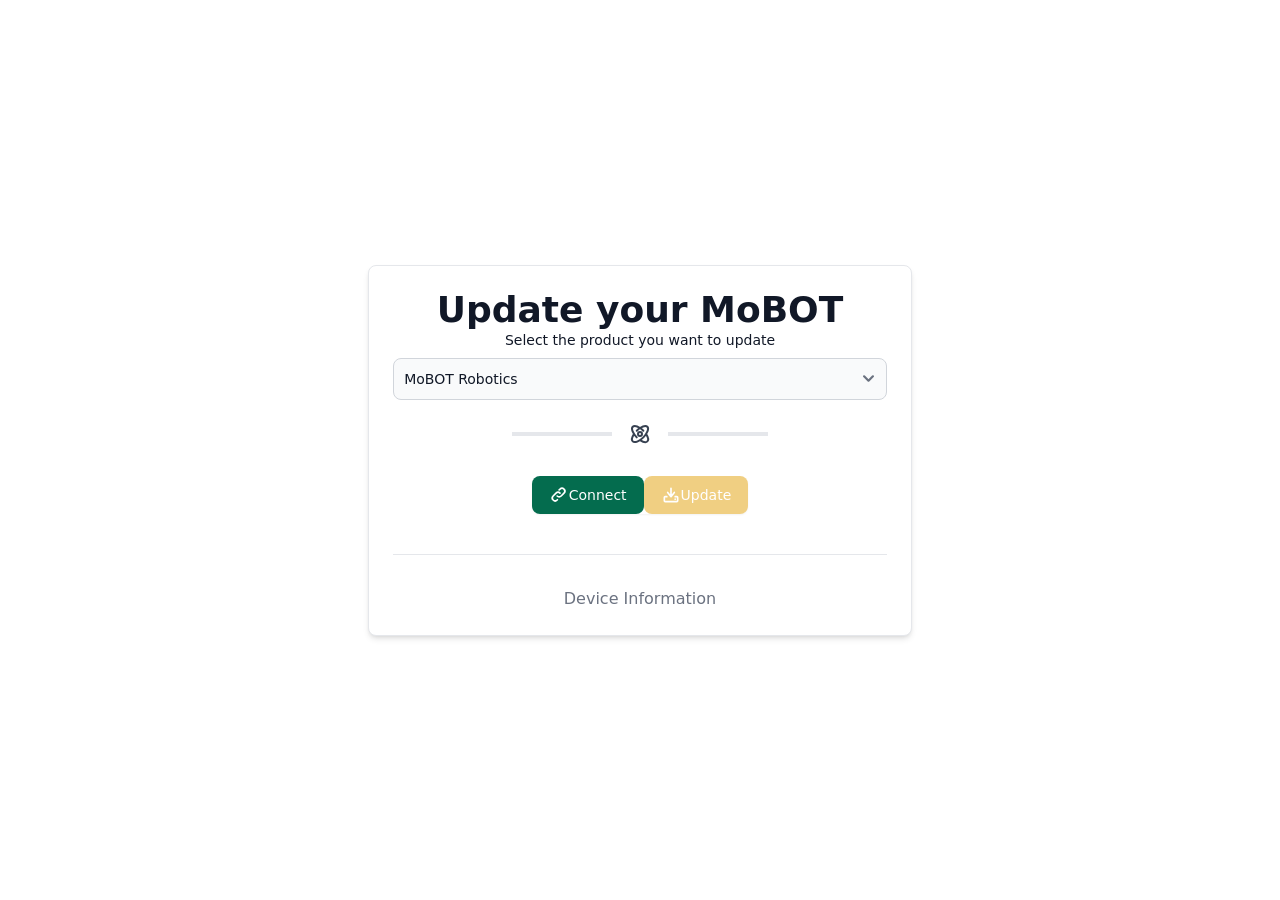
==== commit 23900e90: "Added chbah to the mess" ====
--- a/index.html
+++ b/index.html
@@ -5,8 +5,8 @@
     <link rel="icon"  href="/assets/mobot-DXNhfi0S.png" />
     <meta name="viewport" content="width=device-width, initial-scale=1.0" />
     <title>Mobot Updating Tool</title>
-    <script type="module" crossorigin src="/assets/index-CwUpPtVm.js"></script>
-    <link rel="stylesheet" crossorigin href="/assets/index-CElty4b3.css">
+    <script type="module" crossorigin src="/assets/index-WyJv7qXg.js"></script>
+    <link rel="stylesheet" crossorigin href="/assets/index-DSQB4qnO.css">
   </head>
   <body>
     <div id="app"></div>
--- a/assets/index-DSQB4qnO.css
+++ b/assets/index-DSQB4qnO.css
@@ -0,0 +1 @@
+*,:before,:after{--tw-border-spacing-x: 0;--tw-border-spacing-y: 0;--tw-translate-x: 0;--tw-translate-y: 0;--tw-rotate: 0;--tw-skew-x: 0;--tw-skew-y: 0;--tw-scale-x: 1;--tw-scale-y: 1;--tw-pan-x: ;--tw-pan-y: ;--tw-pinch-zoom: ;--tw-scroll-snap-strictness: proximity;--tw-gradient-from-position: ;--tw-gradient-via-position: ;--tw-gradient-to-position: ;--tw-ordinal: ;--tw-slashed-zero: ;--tw-numeric-figure: ;--tw-numeric-spacing: ;--tw-numeric-fraction: ;--tw-ring-inset: ;--tw-ring-offset-width: 0px;--tw-ring-offset-color: #fff;--tw-ring-color: rgb(63 131 248 / .5);--tw-ring-offset-shadow: 0 0 #0000;--tw-ring-shadow: 0 0 #0000;--tw-shadow: 0 0 #0000;--tw-shadow-colored: 0 0 #0000;--tw-blur: ;--tw-brightness: ;--tw-contrast: ;--tw-grayscale: ;--tw-hue-rotate: ;--tw-invert: ;--tw-saturate: ;--tw-sepia: ;--tw-drop-shadow: ;--tw-backdrop-blur: ;--tw-backdrop-brightness: ;--tw-backdrop-contrast: ;--tw-backdrop-grayscale: ;--tw-backdrop-hue-rotate: ;--tw-backdrop-invert: ;--tw-backdrop-opacity: ;--tw-backdrop-saturate: ;--tw-backdrop-sepia: ;--tw-contain-size: ;--tw-contain-layout: ;--tw-contain-paint: ;--tw-contain-style: }::backdrop{--tw-border-spacing-x: 0;--tw-border-spacing-y: 0;--tw-translate-x: 0;--tw-translate-y: 0;--tw-rotate: 0;--tw-skew-x: 0;--tw-skew-y: 0;--tw-scale-x: 1;--tw-scale-y: 1;--tw-pan-x: ;--tw-pan-y: ;--tw-pinch-zoom: ;--tw-scroll-snap-strictness: proximity;--tw-gradient-from-position: ;--tw-gradient-via-position: ;--tw-gradient-to-position: ;--tw-ordinal: ;--tw-slashed-zero: ;--tw-numeric-figure: ;--tw-numeric-spacing: ;--tw-numeric-fraction: ;--tw-ring-inset: ;--tw-ring-offset-width: 0px;--tw-ring-offset-color: #fff;--tw-ring-color: rgb(63 131 248 / .5);--tw-ring-offset-shadow: 0 0 #0000;--tw-ring-shadow: 0 0 #0000;--tw-shadow: 0 0 #0000;--tw-shadow-colored: 0 0 #0000;--tw-blur: ;--tw-brightness: ;--tw-contrast: ;--tw-grayscale: ;--tw-hue-rotate: ;--tw-invert: ;--tw-saturate: ;--tw-sepia: ;--tw-drop-shadow: ;--tw-backdrop-blur: ;--tw-backdrop-brightness: ;--tw-backdrop-contrast: ;--tw-backdrop-grayscale: ;--tw-backdrop-hue-rotate: ;--tw-backdrop-invert: ;--tw-backdrop-opacity: ;--tw-backdrop-saturate: ;--tw-backdrop-sepia: ;--tw-contain-size: ;--tw-contain-layout: ;--tw-contain-paint: ;--tw-contain-style: }*,:before,:after{box-sizing:border-box;border-width:0;border-style:solid;border-color:#e5e7eb}:before,:after{--tw-content: ""}html,:host{line-height:1.5;-webkit-text-size-adjust:100%;-moz-tab-size:4;-o-tab-size:4;tab-size:4;font-family:ui-sans-serif,system-ui,sans-serif,"Apple Color Emoji","Segoe UI Emoji",Segoe UI Symbol,"Noto Color Emoji";font-feature-settings:normal;font-variation-settings:normal;-webkit-tap-highlight-color:transparent}body{margin:0;line-height:inherit}hr{height:0;color:inherit;border-top-width:1px}abbr:where([title]){-webkit-text-decoration:underline dotted;text-decoration:underline dotted}h1,h2,h3,h4,h5,h6{font-size:inherit;font-weight:inherit}a{color:inherit;text-decoration:inherit}b,strong{font-weight:bolder}code,kbd,samp,pre{font-family:ui-monospace,SFMono-Regular,Menlo,Monaco,Consolas,Liberation Mono,Courier New,monospace;font-feature-settings:normal;font-variation-settings:normal;font-size:1em}small{font-size:80%}sub,sup{font-size:75%;line-height:0;position:relative;vertical-align:baseline}sub{bottom:-.25em}sup{top:-.5em}table{text-indent:0;border-color:inherit;border-collapse:collapse}button,input,optgroup,select,textarea{font-family:inherit;font-feature-settings:inherit;font-variation-settings:inherit;font-size:100%;font-weight:inherit;line-height:inherit;letter-spacing:inherit;color:inherit;margin:0;padding:0}button,select{text-transform:none}button,input:where([type=button]),input:where([type=reset]),input:where([type=submit]){-webkit-appearance:button;background-color:transparent;background-image:none}:-moz-focusring{outline:auto}:-moz-ui-invalid{box-shadow:none}progress{vertical-align:baseline}::-webkit-inner-spin-button,::-webkit-outer-spin-button{height:auto}[type=search]{-webkit-appearance:textfield;outline-offset:-2px}::-webkit-search-decoration{-webkit-appearance:none}::-webkit-file-upload-button{-webkit-appearance:button;font:inherit}summary{display:list-item}blockquote,dl,dd,h1,h2,h3,h4,h5,h6,hr,figure,p,pre{margin:0}fieldset{margin:0;padding:0}legend{padding:0}ol,ul,menu{list-style:none;margin:0;padding:0}dialog{padding:0}textarea{resize:vertical}input::-moz-placeholder,textarea::-moz-placeholder{opacity:1;color:#9ca3af}input::placeholder,textarea::placeholder{opacity:1;color:#9ca3af}button,[role=button]{cursor:pointer}:disabled{cursor:default}img,svg,video,canvas,audio,iframe,embed,object{display:block;vertical-align:middle}img,video{max-width:100%;height:auto}[hidden]:where(:not([hidden=until-found])){display:none}[data-tooltip-style^=light]+.tooltip>.tooltip-arrow:before{border-style:solid;border-color:#e5e7eb}[data-tooltip-style^=light]+.tooltip[data-popper-placement^=top]>.tooltip-arrow:before{border-bottom-width:1px;border-right-width:1px}[data-tooltip-style^=light]+.tooltip[data-popper-placement^=right]>.tooltip-arrow:before{border-bottom-width:1px;border-left-width:1px}[data-tooltip-style^=light]+.tooltip[data-popper-placement^=bottom]>.tooltip-arrow:before{border-top-width:1px;border-left-width:1px}[data-tooltip-style^=light]+.tooltip[data-popper-placement^=left]>.tooltip-arrow:before{border-top-width:1px;border-right-width:1px}.tooltip[data-popper-placement^=top]>.tooltip-arrow{bottom:-4px}.tooltip[data-popper-placement^=bottom]>.tooltip-arrow{top:-4px}.tooltip[data-popper-placement^=left]>.tooltip-arrow{right:-4px}.tooltip[data-popper-placement^=right]>.tooltip-arrow{left:-4px}.tooltip.invisible>.tooltip-arrow:before{visibility:hidden}[data-popper-arrow],[data-popper-arrow]:before{position:absolute;width:8px;height:8px;background:inherit}[data-popper-arrow]{visibility:hidden}[data-popper-arrow]:before{content:"";visibility:visible;transform:rotate(45deg)}[data-popper-arrow]:after{content:"";visibility:visible;transform:rotate(45deg);position:absolute;width:9px;height:9px;background:inherit}[role=tooltip]>[data-popper-arrow]:before{border-style:solid;border-color:#e5e7eb}.dark [role=tooltip]>[data-popper-arrow]:before{border-style:solid;border-color:#4b5563}[role=tooltip]>[data-popper-arrow]:after{border-style:solid;border-color:#e5e7eb}.dark [role=tooltip]>[data-popper-arrow]:after{border-style:solid;border-color:#4b5563}[data-popover][role=tooltip][data-popper-placement^=top]>[data-popper-arrow]:before{border-bottom-width:1px;border-right-width:1px}[data-popover][role=tooltip][data-popper-placement^=top]>[data-popper-arrow]:after{border-bottom-width:1px;border-right-width:1px}[data-popover][role=tooltip][data-popper-placement^=right]>[data-popper-arrow]:before{border-bottom-width:1px;border-left-width:1px}[data-popover][role=tooltip][data-popper-placement^=right]>[data-popper-arrow]:after{border-bottom-width:1px;border-left-width:1px}[data-popover][role=tooltip][data-popper-placement^=bottom]>[data-popper-arrow]:before{border-top-width:1px;border-left-width:1px}[data-popover][role=tooltip][data-popper-placement^=bottom]>[data-popper-arrow]:after{border-top-width:1px;border-left-width:1px}[data-popover][role=tooltip][data-popper-placement^=left]>[data-popper-arrow]:before{border-top-width:1px;border-right-width:1px}[data-popover][role=tooltip][data-popper-placement^=left]>[data-popper-arrow]:after{border-top-width:1px;border-right-width:1px}[data-popover][role=tooltip][data-popper-placement^=top]>[data-popper-arrow]{bottom:-5px}[data-popover][role=tooltip][data-popper-placement^=bottom]>[data-popper-arrow]{top:-5px}[data-popover][role=tooltip][data-popper-placement^=left]>[data-popper-arrow]{right:-5px}[data-popover][role=tooltip][data-popper-placement^=right]>[data-popper-arrow]{left:-5px}[type=text],[type=email],[type=url],[type=password],[type=number],[type=date],[type=datetime-local],[type=month],[type=search],[type=tel],[type=time],[type=week],[multiple],textarea,select{-webkit-appearance:none;-moz-appearance:none;appearance:none;background-color:#fff;border-color:#6b7280;border-width:1px;border-radius:0;padding:.5rem .75rem;font-size:1rem;line-height:1.5rem;--tw-shadow: 0 0 #0000}[type=text]:focus,[type=email]:focus,[type=url]:focus,[type=password]:focus,[type=number]:focus,[type=date]:focus,[type=datetime-local]:focus,[type=month]:focus,[type=search]:focus,[type=tel]:focus,[type=time]:focus,[type=week]:focus,[multiple]:focus,textarea:focus,select:focus{outline:2px solid transparent;outline-offset:2px;--tw-ring-inset: var(--tw-empty, );--tw-ring-offset-width: 0px;--tw-ring-offset-color: #fff;--tw-ring-color: #1C64F2;--tw-ring-offset-shadow: var(--tw-ring-inset) 0 0 0 var(--tw-ring-offset-width) var(--tw-ring-offset-color);--tw-ring-shadow: var(--tw-ring-inset) 0 0 0 calc(1px + var(--tw-ring-offset-width)) var(--tw-ring-color);box-shadow:var(--tw-ring-offset-shadow),var(--tw-ring-shadow),var(--tw-shadow);border-color:#1c64f2}input::-moz-placeholder,textarea::-moz-placeholder{color:#6b7280;opacity:1}input::placeholder,textarea::placeholder{color:#6b7280;opacity:1}::-webkit-datetime-edit-fields-wrapper{padding:0}input[type=time]::-webkit-calendar-picker-indicator{background:none}select:not([size]){background-image:url("data:image/svg+xml,%3csvg aria-hidden='true' xmlns='http://www.w3.org/2000/svg' fill='none' viewBox='0 0 10 6'%3e %3cpath stroke='%236B7280' stroke-linecap='round' stroke-linejoin='round' stroke-width='2' d='m1 1 4 4 4-4'/%3e %3c/svg%3e");background-position:right .75rem center;background-repeat:no-repeat;background-size:.75em .75em;padding-right:2.5rem;-webkit-print-color-adjust:exact;print-color-adjust:exact}:is([dir=rtl]) select:not([size]){background-position:left .75rem center;padding-right:.75rem;padding-left:0}[multiple]{background-image:initial;background-position:initial;background-repeat:unset;background-size:initial;padding-right:.75rem;-webkit-print-color-adjust:unset;print-color-adjust:unset}[type=checkbox],[type=radio]{-webkit-appearance:none;-moz-appearance:none;appearance:none;padding:0;-webkit-print-color-adjust:exact;print-color-adjust:exact;display:inline-block;vertical-align:middle;background-origin:border-box;-webkit-user-select:none;-moz-user-select:none;user-select:none;flex-shrink:0;height:1rem;width:1rem;color:#1c64f2;background-color:#fff;border-color:#6b7280;border-width:1px;--tw-shadow: 0 0 #0000}[type=checkbox]{border-radius:0}[type=radio]{border-radius:100%}[type=checkbox]:focus,[type=radio]:focus{outline:2px solid transparent;outline-offset:2px;--tw-ring-inset: var(--tw-empty, );--tw-ring-offset-width: 2px;--tw-ring-offset-color: #fff;--tw-ring-color: #1C64F2;--tw-ring-offset-shadow: var(--tw-ring-inset) 0 0 0 var(--tw-ring-offset-width) var(--tw-ring-offset-color);--tw-ring-shadow: var(--tw-ring-inset) 0 0 0 calc(2px + var(--tw-ring-offset-width)) var(--tw-ring-color);box-shadow:var(--tw-ring-offset-shadow),var(--tw-ring-shadow),var(--tw-shadow)}[type=checkbox]:checked,[type=radio]:checked,.dark [type=checkbox]:checked,.dark [type=radio]:checked{border-color:transparent;background-color:currentColor;background-size:.55em .55em;background-position:center;background-repeat:no-repeat}[type=checkbox]:checked{background-image:url("data:image/svg+xml,%3csvg aria-hidden='true' xmlns='http://www.w3.org/2000/svg' fill='none' viewBox='0 0 16 12'%3e %3cpath stroke='white' stroke-linecap='round' stroke-linejoin='round' stroke-width='3' d='M1 5.917 5.724 10.5 15 1.5'/%3e %3c/svg%3e");background-repeat:no-repeat;background-size:.55em .55em;-webkit-print-color-adjust:exact;print-color-adjust:exact}[type=radio]:checked{background-image:url("data:image/svg+xml,%3csvg viewBox='0 0 16 16' fill='white' xmlns='http://www.w3.org/2000/svg'%3e%3ccircle cx='8' cy='8' r='3'/%3e%3c/svg%3e");background-size:1em 1em}.dark [type=radio]:checked{background-image:url("data:image/svg+xml,%3csvg viewBox='0 0 16 16' fill='white' xmlns='http://www.w3.org/2000/svg'%3e%3ccircle cx='8' cy='8' r='3'/%3e%3c/svg%3e");background-size:1em 1em}[type=checkbox]:indeterminate{background-image:url("data:image/svg+xml,%3csvg aria-hidden='true' xmlns='http://www.w3.org/2000/svg' fill='none' viewBox='0 0 16 12'%3e %3cpath stroke='white' stroke-linecap='round' stroke-linejoin='round' stroke-width='3' d='M0.5 6h14'/%3e %3c/svg%3e");background-color:currentColor;border-color:transparent;background-position:center;background-repeat:no-repeat;background-size:.55em .55em;-webkit-print-color-adjust:exact;print-color-adjust:exact}[type=checkbox]:indeterminate:hover,[type=checkbox]:indeterminate:focus{border-color:transparent;background-color:currentColor}[type=file]{background:unset;border-color:inherit;border-width:0;border-radius:0;padding:0;font-size:unset;line-height:inherit}[type=file]:focus{outline:1px auto inherit}input[type=file]::file-selector-button{color:#fff;background:#1f2937;border:0;font-weight:500;font-size:.875rem;cursor:pointer;padding:.625rem 1rem .625rem 2rem;margin-inline-start:-1rem;margin-inline-end:1rem}input[type=file]::file-selector-button:hover{background:#374151}:is([dir=rtl]) input[type=file]::file-selector-button{padding-right:2rem;padding-left:1rem}.dark input[type=file]::file-selector-button{color:#fff;background:#4b5563}.dark input[type=file]::file-selector-button:hover{background:#6b7280}input[type=range]::-webkit-slider-thumb{height:1.25rem;width:1.25rem;background:#1c64f2;border-radius:9999px;border:0;appearance:none;-moz-appearance:none;-webkit-appearance:none;cursor:pointer}input[type=range]:disabled::-webkit-slider-thumb{background:#9ca3af}.dark input[type=range]:disabled::-webkit-slider-thumb{background:#6b7280}input[type=range]:focus::-webkit-slider-thumb{outline:2px solid transparent;outline-offset:2px;--tw-ring-offset-shadow: var(--tw-ring-inset) 0 0 0 var(--tw-ring-offset-width) var(--tw-ring-offset-color);--tw-ring-shadow: var(--tw-ring-inset) 0 0 0 calc(4px + var(--tw-ring-offset-width)) var(--tw-ring-color);box-shadow:var(--tw-ring-offset-shadow),var(--tw-ring-shadow),var(--tw-shadow, 0 0 #0000);--tw-ring-opacity: 1px;--tw-ring-color: rgb(164 202 254 / var(--tw-ring-opacity))}input[type=range]::-moz-range-thumb{height:1.25rem;width:1.25rem;background:#1c64f2;border-radius:9999px;border:0;appearance:none;-moz-appearance:none;-webkit-appearance:none;cursor:pointer}input[type=range]:disabled::-moz-range-thumb{background:#9ca3af}.dark input[type=range]:disabled::-moz-range-thumb{background:#6b7280}input[type=range]::-moz-range-progress{background:#3f83f8}input[type=range]::-ms-fill-lower{background:#3f83f8}input[type=range].range-sm::-webkit-slider-thumb{height:1rem;width:1rem}input[type=range].range-lg::-webkit-slider-thumb{height:1.5rem;width:1.5rem}input[type=range].range-sm::-moz-range-thumb{height:1rem;width:1rem}input[type=range].range-lg::-moz-range-thumb{height:1.5rem;width:1.5rem}.container{width:100%}@media (min-width: 640px){.container{max-width:640px}}@media (min-width: 768px){.container{max-width:768px}}@media (min-width: 1024px){.container{max-width:1024px}}@media (min-width: 1280px){.container{max-width:1280px}}@media (min-width: 1536px){.container{max-width:1536px}}.sr-only{position:absolute;width:1px;height:1px;padding:0;margin:-1px;overflow:hidden;clip:rect(0,0,0,0);white-space:nowrap;border-width:0}.pointer-events-none{pointer-events:none}.static{position:static}.fixed{position:fixed}.absolute{position:absolute}.relative{position:relative}.sticky{position:sticky}.-inset-1{top:-.25rem;right:-.25rem;bottom:-.25rem;left:-.25rem}.inset-0{top:0;right:0;bottom:0;left:0}.inset-x-0{left:0;right:0}.inset-y-0{top:0;bottom:0}.-left-\[17px\]{left:-17px}.-right-\[16px\]{right:-16px}.-right-\[17px\]{right:-17px}.-start-1\.5{inset-inline-start:-.375rem}.-start-14{inset-inline-start:-3.5rem}.-start-3{inset-inline-start:-.75rem}.bottom-0{bottom:0}.bottom-4{bottom:1rem}.bottom-5{bottom:1.25rem}.bottom-6{bottom:1.5rem}.end-0{inset-inline-end:0px}.end-2\.5{inset-inline-end:.625rem}.end-5{inset-inline-end:1.25rem}.end-6{inset-inline-end:1.5rem}.left-1\/2{left:50%}.right-0{right:0}.right-4{right:1rem}.start-0{inset-inline-start:0px}.start-1{inset-inline-start:.25rem}.start-1\/2{inset-inline-start:50%}.start-2\.5{inset-inline-start:.625rem}.start-5{inset-inline-start:1.25rem}.top-0{top:0}.top-1{top:.25rem}.top-1\/2{top:50%}.top-2{top:.5rem}.top-3{top:.75rem}.top-4{top:1rem}.top-5{top:1.25rem}.top-6{top:1.5rem}.top-\[124px\]{top:124px}.top-\[142px\]{top:142px}.top-\[178px\]{top:178px}.top-\[40px\]{top:40px}.top-\[72px\]{top:72px}.top-\[88px\]{top:88px}.top-\[calc\(100\%\+1rem\)\]{top:calc(100% + 1rem)}.-z-10{z-index:-10}.z-0{z-index:0}.z-10{z-index:10}.z-30{z-index:30}.z-40{z-index:40}.z-50{z-index:50}.col-span-2{grid-column:span 2 / span 2}.m-0\.5{margin:.125rem}.m-1{margin:.25rem}.m-2{margin:.5rem}.m-3{margin:.75rem}.-mx-1\.5{margin-left:-.375rem;margin-right:-.375rem}.-my-1\.5{margin-top:-.375rem;margin-bottom:-.375rem}.mx-2{margin-left:.5rem;margin-right:.5rem}.mx-4{margin-left:1rem;margin-right:1rem}.mx-auto{margin-left:auto;margin-right:auto}.my-1{margin-top:.25rem;margin-bottom:.25rem}.my-2{margin-top:.5rem;margin-bottom:.5rem}.my-8{margin-top:2rem;margin-bottom:2rem}.\!ml-0{margin-left:0!important}.-mb-px{margin-bottom:-1px}.-me-1\.5{margin-inline-end:-.375rem}.-ms-4{margin-inline-start:-1rem}.-mt-px{margin-top:-1px}.mb-1{margin-bottom:.25rem}.mb-10{margin-bottom:2.5rem}.mb-2{margin-bottom:.5rem}.mb-2\.5{margin-bottom:.625rem}.mb-3{margin-bottom:.75rem}.mb-4{margin-bottom:1rem}.mb-5{margin-bottom:1.25rem}.mb-6{margin-bottom:1.5rem}.mb-px{margin-bottom:1px}.me-1{margin-inline-end:.25rem}.me-2{margin-inline-end:.5rem}.me-3{margin-inline-end:.75rem}.me-4{margin-inline-end:1rem}.ms-0{margin-inline-start:0px}.ms-1{margin-inline-start:.25rem}.ms-1\.5{margin-inline-start:.375rem}.ms-2{margin-inline-start:.5rem}.ms-3{margin-inline-start:.75rem}.ms-4{margin-inline-start:1rem}.ms-6{margin-inline-start:1.5rem}.ms-auto{margin-inline-start:auto}.mt-1{margin-top:.25rem}.mt-1\.5{margin-top:.375rem}.mt-2{margin-top:.5rem}.mt-3{margin-top:.75rem}.mt-4{margin-top:1rem}.mt-6{margin-top:1.5rem}.block{display:block}.inline-block{display:inline-block}.\!inline{display:inline!important}.inline{display:inline}.flex{display:flex}.inline-flex{display:inline-flex}.table{display:table}.grid{display:grid}.\!hidden{display:none!important}.hidden{display:none}.h-1{height:.25rem}.h-10{height:2.5rem}.h-12{height:3rem}.h-14{height:3.5rem}.h-16{height:4rem}.h-2{height:.5rem}.h-2\.5{height:.625rem}.h-20{height:5rem}.h-24{height:6rem}.h-3{height:.75rem}.h-3\.5{height:.875rem}.h-36{height:9rem}.h-4{height:1rem}.h-48{height:12rem}.h-5{height:1.25rem}.h-56{height:14rem}.h-6{height:1.5rem}.h-64{height:16rem}.h-7{height:1.75rem}.h-72{height:18rem}.h-8{height:2rem}.h-80{height:20rem}.h-9{height:2.25rem}.h-96{height:24rem}.h-\[10px\]{height:10px}.h-\[140px\]{height:140px}.h-\[156px\]{height:156px}.h-\[172px\]{height:172px}.h-\[17px\]{height:17px}.h-\[18px\]{height:18px}.h-\[193px\]{height:193px}.h-\[213px\]{height:213px}.h-\[24px\]{height:24px}.h-\[32px\]{height:32px}.h-\[41px\]{height:41px}.h-\[426px\]{height:426px}.h-\[454px\]{height:454px}.h-\[46px\]{height:46px}.h-\[52px\]{height:52px}.h-\[55px\]{height:55px}.h-\[572px\]{height:572px}.h-\[5px\]{height:5px}.h-\[600px\]{height:600px}.h-\[63px\]{height:63px}.h-\[64px\]{height:64px}.h-auto{height:auto}.h-full{height:100%}.h-modal{height:calc(100% - 2rem)}.h-px{height:1px}.max-h-64{max-height:16rem}.max-h-full{max-height:100%}.min-h-\[2\.4rem\]{min-height:2.4rem}.min-h-\[2\.7rem\]{min-height:2.7rem}.min-h-\[3\.2rem\]{min-height:3.2rem}.\!w-full{width:100%!important}.w-1{width:.25rem}.w-1\/2{width:50%}.w-10{width:2.5rem}.w-10\/12{width:83.333333%}.w-11{width:2.75rem}.w-11\/12{width:91.666667%}.w-12{width:3rem}.w-14{width:3.5rem}.w-2{width:.5rem}.w-2\.5{width:.625rem}.w-2\/4{width:50%}.w-20{width:5rem}.w-24{width:6rem}.w-3{width:.75rem}.w-3\.5{width:.875rem}.w-32{width:8rem}.w-36{width:9rem}.w-4{width:1rem}.w-48{width:12rem}.w-5{width:1.25rem}.w-6{width:1.5rem}.w-64{width:16rem}.w-8{width:2rem}.w-8\/12{width:66.666667%}.w-80{width:20rem}.w-9{width:2.25rem}.w-9\/12{width:75%}.w-\[10px\]{width:10px}.w-\[148px\]{width:148px}.w-\[188px\]{width:188px}.w-\[1px\]{width:1px}.w-\[208px\]{width:208px}.w-\[272px\]{width:272px}.w-\[300px\]{width:300px}.w-\[3px\]{width:3px}.w-\[52px\]{width:52px}.w-\[56px\]{width:56px}.w-\[6px\]{width:6px}.w-\[calc\(100\%-2rem\)\]{width:calc(100% - 2rem)}.w-full{width:100%}.min-w-full{min-width:100%}.max-w-2xl{max-width:42rem}.max-w-4xl{max-width:56rem}.max-w-60{max-width:15rem}.max-w-7xl{max-width:80rem}.max-w-\[133px\]{max-width:133px}.max-w-\[301px\]{max-width:301px}.max-w-\[341px\]{max-width:341px}.max-w-\[351px\]{max-width:351px}.max-w-\[540px\]{max-width:540px}.max-w-\[640px\]{max-width:640px}.max-w-\[83px\]{max-width:83px}.max-w-full{max-width:100%}.max-w-lg{max-width:32rem}.max-w-md{max-width:28rem}.max-w-screen-md{max-width:768px}.max-w-screen-xl{max-width:1280px}.max-w-sm{max-width:24rem}.max-w-xl{max-width:36rem}.max-w-xs{max-width:20rem}.flex-1{flex:1 1 0%}.flex-shrink-0,.shrink-0{flex-shrink:0}.origin-left{transform-origin:left}.-translate-x-1\/2{--tw-translate-x: -50%;transform:translate(var(--tw-translate-x),var(--tw-translate-y)) rotate(var(--tw-rotate)) skew(var(--tw-skew-x)) skewY(var(--tw-skew-y)) scaleX(var(--tw-scale-x)) scaleY(var(--tw-scale-y))}.-translate-x-1\/3{--tw-translate-x: -33.333333%;transform:translate(var(--tw-translate-x),var(--tw-translate-y)) rotate(var(--tw-rotate)) skew(var(--tw-skew-x)) skewY(var(--tw-skew-y)) scaleX(var(--tw-scale-x)) scaleY(var(--tw-scale-y))}.-translate-y-1\/2{--tw-translate-y: -50%;transform:translate(var(--tw-translate-x),var(--tw-translate-y)) rotate(var(--tw-rotate)) skew(var(--tw-skew-x)) skewY(var(--tw-skew-y)) scaleX(var(--tw-scale-x)) scaleY(var(--tw-scale-y))}.-translate-y-1\/3{--tw-translate-y: -33.333333%;transform:translate(var(--tw-translate-x),var(--tw-translate-y)) rotate(var(--tw-rotate)) skew(var(--tw-skew-x)) skewY(var(--tw-skew-y)) scaleX(var(--tw-scale-x)) scaleY(var(--tw-scale-y))}.-translate-y-4{--tw-translate-y: -1rem;transform:translate(var(--tw-translate-x),var(--tw-translate-y)) rotate(var(--tw-rotate)) skew(var(--tw-skew-x)) skewY(var(--tw-skew-y)) scaleX(var(--tw-scale-x)) scaleY(var(--tw-scale-y))}.-translate-y-6{--tw-translate-y: -1.5rem;transform:translate(var(--tw-translate-x),var(--tw-translate-y)) rotate(var(--tw-rotate)) skew(var(--tw-skew-x)) skewY(var(--tw-skew-y)) scaleX(var(--tw-scale-x)) scaleY(var(--tw-scale-y))}.translate-x-1\/3{--tw-translate-x: 33.333333%;transform:translate(var(--tw-translate-x),var(--tw-translate-y)) rotate(var(--tw-rotate)) skew(var(--tw-skew-x)) skewY(var(--tw-skew-y)) scaleX(var(--tw-scale-x)) scaleY(var(--tw-scale-y))}.translate-y-1\/3{--tw-translate-y: 33.333333%;transform:translate(var(--tw-translate-x),var(--tw-translate-y)) rotate(var(--tw-rotate)) skew(var(--tw-skew-x)) skewY(var(--tw-skew-y)) scaleX(var(--tw-scale-x)) scaleY(var(--tw-scale-y))}.rotate-45{--tw-rotate: 45deg;transform:translate(var(--tw-translate-x),var(--tw-translate-y)) rotate(var(--tw-rotate)) skew(var(--tw-skew-x)) skewY(var(--tw-skew-y)) scaleX(var(--tw-scale-x)) scaleY(var(--tw-scale-y))}.scale-75{--tw-scale-x: .75;--tw-scale-y: .75;transform:translate(var(--tw-translate-x),var(--tw-translate-y)) rotate(var(--tw-rotate)) skew(var(--tw-skew-x)) skewY(var(--tw-skew-y)) scaleX(var(--tw-scale-x)) scaleY(var(--tw-scale-y))}.transform{transform:translate(var(--tw-translate-x),var(--tw-translate-y)) rotate(var(--tw-rotate)) skew(var(--tw-skew-x)) skewY(var(--tw-skew-y)) scaleX(var(--tw-scale-x)) scaleY(var(--tw-scale-y))}@keyframes pulse{50%{opacity:.5}}.animate-pulse{animation:pulse 2s cubic-bezier(.4,0,.6,1) infinite}@keyframes spin{to{transform:rotate(360deg)}}.animate-spin{animation:spin 1s linear infinite}.cursor-not-allowed{cursor:not-allowed}.cursor-pointer{cursor:pointer}.list-inside{list-style-position:inside}.list-outside{list-style-position:outside}.list-decimal{list-style-type:decimal}.list-disc{list-style-type:disc}.list-none{list-style-type:none}.appearance-none{-webkit-appearance:none;-moz-appearance:none;appearance:none}.grid-flow-row{grid-auto-flow:row}.grid-cols-1{grid-template-columns:repeat(1,minmax(0,1fr))}.grid-cols-2{grid-template-columns:repeat(2,minmax(0,1fr))}.grid-cols-3{grid-template-columns:repeat(3,minmax(0,1fr))}.grid-cols-4{grid-template-columns:repeat(4,minmax(0,1fr))}.grid-cols-7{grid-template-columns:repeat(7,minmax(0,1fr))}.flex-row{flex-direction:row}.flex-col{flex-direction:column}.flex-col-reverse{flex-direction:column-reverse}.flex-wrap{flex-wrap:wrap}.items-start{align-items:flex-start}.items-end{align-items:flex-end}.items-center{align-items:center}.items-baseline{align-items:baseline}.justify-start{justify-content:flex-start}.justify-end{justify-content:flex-end}.justify-center{justify-content:center}.justify-between{justify-content:space-between}.justify-around{justify-content:space-around}.gap-1{gap:.25rem}.gap-2{gap:.5rem}.gap-3{gap:.75rem}.gap-8{gap:2rem}.gap-y-4{row-gap:1rem}.-space-x-px>:not([hidden])~:not([hidden]){--tw-space-x-reverse: 0;margin-right:calc(-1px * var(--tw-space-x-reverse));margin-left:calc(-1px * calc(1 - var(--tw-space-x-reverse)))}.space-x-1>:not([hidden])~:not([hidden]){--tw-space-x-reverse: 0;margin-right:calc(.25rem * var(--tw-space-x-reverse));margin-left:calc(.25rem * calc(1 - var(--tw-space-x-reverse)))}.space-x-2>:not([hidden])~:not([hidden]){--tw-space-x-reverse: 0;margin-right:calc(.5rem * var(--tw-space-x-reverse));margin-left:calc(.5rem * calc(1 - var(--tw-space-x-reverse)))}.space-x-3>:not([hidden])~:not([hidden]){--tw-space-x-reverse: 0;margin-right:calc(.75rem * var(--tw-space-x-reverse));margin-left:calc(.75rem * calc(1 - var(--tw-space-x-reverse)))}.space-x-4>:not([hidden])~:not([hidden]){--tw-space-x-reverse: 0;margin-right:calc(1rem * var(--tw-space-x-reverse));margin-left:calc(1rem * calc(1 - var(--tw-space-x-reverse)))}.space-x-6>:not([hidden])~:not([hidden]){--tw-space-x-reverse: 0;margin-right:calc(1.5rem * var(--tw-space-x-reverse));margin-left:calc(1.5rem * calc(1 - var(--tw-space-x-reverse)))}.space-y-1>:not([hidden])~:not([hidden]){--tw-space-y-reverse: 0;margin-top:calc(.25rem * calc(1 - var(--tw-space-y-reverse)));margin-bottom:calc(.25rem * var(--tw-space-y-reverse))}.space-y-2>:not([hidden])~:not([hidden]){--tw-space-y-reverse: 0;margin-top:calc(.5rem * calc(1 - var(--tw-space-y-reverse)));margin-bottom:calc(.5rem * var(--tw-space-y-reverse))}.space-y-2\.5>:not([hidden])~:not([hidden]){--tw-space-y-reverse: 0;margin-top:calc(.625rem * calc(1 - var(--tw-space-y-reverse)));margin-bottom:calc(.625rem * var(--tw-space-y-reverse))}.space-y-4>:not([hidden])~:not([hidden]){--tw-space-y-reverse: 0;margin-top:calc(1rem * calc(1 - var(--tw-space-y-reverse)));margin-bottom:calc(1rem * var(--tw-space-y-reverse))}.space-y-8>:not([hidden])~:not([hidden]){--tw-space-y-reverse: 0;margin-top:calc(2rem * calc(1 - var(--tw-space-y-reverse)));margin-bottom:calc(2rem * var(--tw-space-y-reverse))}.divide-x>:not([hidden])~:not([hidden]){--tw-divide-x-reverse: 0;border-right-width:calc(1px * var(--tw-divide-x-reverse));border-left-width:calc(1px * calc(1 - var(--tw-divide-x-reverse)))}.divide-y>:not([hidden])~:not([hidden]){--tw-divide-y-reverse: 0;border-top-width:calc(1px * calc(1 - var(--tw-divide-y-reverse)));border-bottom-width:calc(1px * var(--tw-divide-y-reverse))}.divide-blue-300>:not([hidden])~:not([hidden]){--tw-divide-opacity: 1;border-color:rgb(164 202 254 / var(--tw-divide-opacity))}.divide-gray-100>:not([hidden])~:not([hidden]){--tw-divide-opacity: 1;border-color:rgb(243 244 246 / var(--tw-divide-opacity))}.divide-gray-200>:not([hidden])~:not([hidden]){--tw-divide-opacity: 1;border-color:rgb(229 231 235 / var(--tw-divide-opacity))}.divide-gray-300>:not([hidden])~:not([hidden]){--tw-divide-opacity: 1;border-color:rgb(209 213 219 / var(--tw-divide-opacity))}.divide-gray-500>:not([hidden])~:not([hidden]){--tw-divide-opacity: 1;border-color:rgb(107 114 128 / var(--tw-divide-opacity))}.divide-gray-700>:not([hidden])~:not([hidden]){--tw-divide-opacity: 1;border-color:rgb(55 65 81 / var(--tw-divide-opacity))}.divide-green-300>:not([hidden])~:not([hidden]){--tw-divide-opacity: 1;border-color:rgb(132 225 188 / var(--tw-divide-opacity))}.divide-indigo-300>:not([hidden])~:not([hidden]){--tw-divide-opacity: 1;border-color:rgb(180 198 252 / var(--tw-divide-opacity))}.divide-orange-300>:not([hidden])~:not([hidden]){--tw-divide-opacity: 1;border-color:rgb(253 186 140 / var(--tw-divide-opacity))}.divide-pink-300>:not([hidden])~:not([hidden]){--tw-divide-opacity: 1;border-color:rgb(248 180 217 / var(--tw-divide-opacity))}.divide-primary-500>:not([hidden])~:not([hidden]){--tw-divide-opacity: 1;border-color:rgb(254 121 93 / var(--tw-divide-opacity))}.divide-purple-300>:not([hidden])~:not([hidden]){--tw-divide-opacity: 1;border-color:rgb(202 191 253 / var(--tw-divide-opacity))}.divide-red-300>:not([hidden])~:not([hidden]){--tw-divide-opacity: 1;border-color:rgb(248 180 180 / var(--tw-divide-opacity))}.divide-yellow-300>:not([hidden])~:not([hidden]){--tw-divide-opacity: 1;border-color:rgb(250 202 21 / var(--tw-divide-opacity))}.self-center{align-self:center}.overflow-hidden{overflow:hidden}.overflow-x-auto{overflow-x:auto}.overflow-y-auto{overflow-y:auto}.overflow-y-scroll{overflow-y:scroll}.overscroll-contain{overscroll-behavior:contain}.whitespace-normal{white-space:normal}.whitespace-nowrap{white-space:nowrap}.whitespace-pre{white-space:pre}.whitespace-pre-line{white-space:pre-line}.whitespace-pre-wrap{white-space:pre-wrap}.\!rounded-md{border-radius:.375rem!important}.rounded{border-radius:.25rem}.rounded-\[2\.5rem\]{border-radius:2.5rem}.rounded-\[2rem\]{border-radius:2rem}.rounded-full{border-radius:9999px}.rounded-lg{border-radius:.5rem}.rounded-md{border-radius:.375rem}.rounded-sm{border-radius:.125rem}.rounded-xl{border-radius:.75rem}.rounded-b-\[1rem\]{border-bottom-right-radius:1rem;border-bottom-left-radius:1rem}.rounded-b-\[2\.5rem\]{border-bottom-right-radius:2.5rem;border-bottom-left-radius:2.5rem}.rounded-b-lg{border-bottom-right-radius:.5rem;border-bottom-left-radius:.5rem}.rounded-b-xl{border-bottom-right-radius:.75rem;border-bottom-left-radius:.75rem}.rounded-e-full{border-start-end-radius:9999px;border-end-end-radius:9999px}.rounded-e-lg{border-start-end-radius:.5rem;border-end-end-radius:.5rem}.rounded-l{border-top-left-radius:.25rem;border-bottom-left-radius:.25rem}.rounded-l-lg{border-top-left-radius:.5rem;border-bottom-left-radius:.5rem}.rounded-r{border-top-right-radius:.25rem;border-bottom-right-radius:.25rem}.rounded-r-lg{border-top-right-radius:.5rem;border-bottom-right-radius:.5rem}.rounded-s-full{border-start-start-radius:9999px;border-end-start-radius:9999px}.rounded-s-lg{border-start-start-radius:.5rem;border-end-start-radius:.5rem}.rounded-t-\[2\.5rem\]{border-top-left-radius:2.5rem;border-top-right-radius:2.5rem}.rounded-t-lg{border-top-left-radius:.5rem;border-top-right-radius:.5rem}.rounded-t-md{border-top-left-radius:.375rem;border-top-right-radius:.375rem}.rounded-t-sm{border-top-left-radius:.125rem;border-top-right-radius:.125rem}.rounded-t-xl{border-top-left-radius:.75rem;border-top-right-radius:.75rem}.\!border-0{border-width:0px!important}.border{border-width:1px}.border-0{border-width:0px}.border-2{border-width:2px}.border-\[10px\]{border-width:10px}.border-\[14px\]{border-width:14px}.border-\[16px\]{border-width:16px}.border-\[8px\]{border-width:8px}.border-x{border-left-width:1px;border-right-width:1px}.border-y{border-top-width:1px;border-bottom-width:1px}.border-b{border-bottom-width:1px}.border-b-2{border-bottom-width:2px}.border-e{border-inline-end-width:1px}.border-s{border-inline-start-width:1px}.border-s-4{border-inline-start-width:4px}.border-t{border-top-width:1px}.border-dashed{border-style:dashed}.border-blue-300{--tw-border-opacity: 1;border-color:rgb(164 202 254 / var(--tw-border-opacity))}.border-blue-400{--tw-border-opacity: 1;border-color:rgb(118 169 250 / var(--tw-border-opacity))}.border-blue-700{--tw-border-opacity: 1;border-color:rgb(26 86 219 / var(--tw-border-opacity))}.border-gray-100{--tw-border-opacity: 1;border-color:rgb(243 244 246 / var(--tw-border-opacity))}.border-gray-200{--tw-border-opacity: 1;border-color:rgb(229 231 235 / var(--tw-border-opacity))}.border-gray-300{--tw-border-opacity: 1;border-color:rgb(209 213 219 / var(--tw-border-opacity))}.border-gray-400{--tw-border-opacity: 1;border-color:rgb(156 163 175 / var(--tw-border-opacity))}.border-gray-500{--tw-border-opacity: 1;border-color:rgb(107 114 128 / var(--tw-border-opacity))}.border-gray-700{--tw-border-opacity: 1;border-color:rgb(55 65 81 / var(--tw-border-opacity))}.border-gray-800{--tw-border-opacity: 1;border-color:rgb(31 41 55 / var(--tw-border-opacity))}.border-gray-900{--tw-border-opacity: 1;border-color:rgb(17 24 39 / var(--tw-border-opacity))}.border-green-300{--tw-border-opacity: 1;border-color:rgb(132 225 188 / var(--tw-border-opacity))}.border-green-400{--tw-border-opacity: 1;border-color:rgb(49 196 141 / var(--tw-border-opacity))}.border-green-500{--tw-border-opacity: 1;border-color:rgb(14 159 110 / var(--tw-border-opacity))}.border-green-600{--tw-border-opacity: 1;border-color:rgb(5 122 85 / var(--tw-border-opacity))}.border-green-700{--tw-border-opacity: 1;border-color:rgb(4 108 78 / var(--tw-border-opacity))}.border-indigo-300{--tw-border-opacity: 1;border-color:rgb(180 198 252 / var(--tw-border-opacity))}.border-indigo-400{--tw-border-opacity: 1;border-color:rgb(141 162 251 / var(--tw-border-opacity))}.border-inherit{border-color:inherit}.border-orange-300{--tw-border-opacity: 1;border-color:rgb(253 186 140 / var(--tw-border-opacity))}.border-pink-300{--tw-border-opacity: 1;border-color:rgb(248 180 217 / var(--tw-border-opacity))}.border-pink-400{--tw-border-opacity: 1;border-color:rgb(241 126 184 / var(--tw-border-opacity))}.border-primary-400{--tw-border-opacity: 1;border-color:rgb(255 188 173 / var(--tw-border-opacity))}.border-primary-500{--tw-border-opacity: 1;border-color:rgb(254 121 93 / var(--tw-border-opacity))}.border-primary-600{--tw-border-opacity: 1;border-color:rgb(239 86 47 / var(--tw-border-opacity))}.border-primary-700{--tw-border-opacity: 1;border-color:rgb(235 79 39 / var(--tw-border-opacity))}.border-purple-300{--tw-border-opacity: 1;border-color:rgb(202 191 253 / var(--tw-border-opacity))}.border-purple-400{--tw-border-opacity: 1;border-color:rgb(172 148 250 / var(--tw-border-opacity))}.border-purple-700{--tw-border-opacity: 1;border-color:rgb(108 43 217 / var(--tw-border-opacity))}.border-red-300{--tw-border-opacity: 1;border-color:rgb(248 180 180 / var(--tw-border-opacity))}.border-red-400{--tw-border-opacity: 1;border-color:rgb(249 128 128 / var(--tw-border-opacity))}.border-red-500{--tw-border-opacity: 1;border-color:rgb(240 82 82 / var(--tw-border-opacity))}.border-red-600{--tw-border-opacity: 1;border-color:rgb(224 36 36 / var(--tw-border-opacity))}.border-red-700{--tw-border-opacity: 1;border-color:rgb(200 30 30 / var(--tw-border-opacity))}.border-transparent{border-color:transparent}.border-white{--tw-border-opacity: 1;border-color:rgb(255 255 255 / var(--tw-border-opacity))}.border-yellow-300{--tw-border-opacity: 1;border-color:rgb(250 202 21 / var(--tw-border-opacity))}.border-yellow-400{--tw-border-opacity: 1;border-color:rgb(227 160 8 / var(--tw-border-opacity))}.\!bg-gray-50{--tw-bg-opacity: 1 !important;background-color:rgb(249 250 251 / var(--tw-bg-opacity))!important}.bg-blue-100{--tw-bg-opacity: 1;background-color:rgb(225 239 254 / var(--tw-bg-opacity))}.bg-blue-200{--tw-bg-opacity: 1;background-color:rgb(195 221 253 / var(--tw-bg-opacity))}.bg-blue-400{--tw-bg-opacity: 1;background-color:rgb(118 169 250 / var(--tw-bg-opacity))}.bg-blue-50{--tw-bg-opacity: 1;background-color:rgb(235 245 255 / var(--tw-bg-opacity))}.bg-blue-500{--tw-bg-opacity: 1;background-color:rgb(63 131 248 / var(--tw-bg-opacity))}.bg-blue-600{--tw-bg-opacity: 1;background-color:rgb(28 100 242 / var(--tw-bg-opacity))}.bg-blue-700{--tw-bg-opacity: 1;background-color:rgb(26 86 219 / var(--tw-bg-opacity))}.bg-blue-800{--tw-bg-opacity: 1;background-color:rgb(30 66 159 / var(--tw-bg-opacity))}.bg-gray-100{--tw-bg-opacity: 1;background-color:rgb(243 244 246 / var(--tw-bg-opacity))}.bg-gray-200{--tw-bg-opacity: 1;background-color:rgb(229 231 235 / var(--tw-bg-opacity))}.bg-gray-300{--tw-bg-opacity: 1;background-color:rgb(209 213 219 / var(--tw-bg-opacity))}.bg-gray-400{--tw-bg-opacity: 1;background-color:rgb(156 163 175 / var(--tw-bg-opacity))}.bg-gray-50{--tw-bg-opacity: 1;background-color:rgb(249 250 251 / var(--tw-bg-opacity))}.bg-gray-500{--tw-bg-opacity: 1;background-color:rgb(107 114 128 / var(--tw-bg-opacity))}.bg-gray-600{--tw-bg-opacity: 1;background-color:rgb(75 85 99 / var(--tw-bg-opacity))}.bg-gray-700{--tw-bg-opacity: 1;background-color:rgb(55 65 81 / var(--tw-bg-opacity))}.bg-gray-800{--tw-bg-opacity: 1;background-color:rgb(31 41 55 / var(--tw-bg-opacity))}.bg-gray-900{--tw-bg-opacity: 1;background-color:rgb(17 24 39 / var(--tw-bg-opacity))}.bg-green-100{--tw-bg-opacity: 1;background-color:rgb(222 247 236 / var(--tw-bg-opacity))}.bg-green-400{--tw-bg-opacity: 1;background-color:rgb(49 196 141 / var(--tw-bg-opacity))}.bg-green-50{--tw-bg-opacity: 1;background-color:rgb(243 250 247 / var(--tw-bg-opacity))}.bg-green-500{--tw-bg-opacity: 1;background-color:rgb(14 159 110 / var(--tw-bg-opacity))}.bg-green-600{--tw-bg-opacity: 1;background-color:rgb(5 122 85 / var(--tw-bg-opacity))}.bg-green-700{--tw-bg-opacity: 1;background-color:rgb(4 108 78 / var(--tw-bg-opacity))}.bg-green-800{--tw-bg-opacity: 1;background-color:rgb(3 84 63 / var(--tw-bg-opacity))}.bg-indigo-100{--tw-bg-opacity: 1;background-color:rgb(229 237 255 / var(--tw-bg-opacity))}.bg-indigo-50{--tw-bg-opacity: 1;background-color:rgb(240 245 255 / var(--tw-bg-opacity))}.bg-indigo-500{--tw-bg-opacity: 1;background-color:rgb(104 117 245 / var(--tw-bg-opacity))}.bg-indigo-600{--tw-bg-opacity: 1;background-color:rgb(88 80 236 / var(--tw-bg-opacity))}.bg-indigo-800{--tw-bg-opacity: 1;background-color:rgb(66 56 157 / var(--tw-bg-opacity))}.bg-inherit{background-color:inherit}.bg-orange-50{--tw-bg-opacity: 1;background-color:rgb(255 248 241 / var(--tw-bg-opacity))}.bg-orange-600{--tw-bg-opacity: 1;background-color:rgb(208 56 1 / var(--tw-bg-opacity))}.bg-pink-100{--tw-bg-opacity: 1;background-color:rgb(252 232 243 / var(--tw-bg-opacity))}.bg-pink-50{--tw-bg-opacity: 1;background-color:rgb(253 242 248 / var(--tw-bg-opacity))}.bg-pink-500{--tw-bg-opacity: 1;background-color:rgb(231 70 148 / var(--tw-bg-opacity))}.bg-pink-800{--tw-bg-opacity: 1;background-color:rgb(153 21 75 / var(--tw-bg-opacity))}.bg-primary-100{--tw-bg-opacity: 1;background-color:rgb(255 241 238 / var(--tw-bg-opacity))}.bg-primary-200{--tw-bg-opacity: 1;background-color:rgb(255 228 222 / var(--tw-bg-opacity))}.bg-primary-400{--tw-bg-opacity: 1;background-color:rgb(255 188 173 / var(--tw-bg-opacity))}.bg-primary-50{--tw-bg-opacity: 1;background-color:rgb(255 245 242 / var(--tw-bg-opacity))}.bg-primary-500{--tw-bg-opacity: 1;background-color:rgb(254 121 93 / var(--tw-bg-opacity))}.bg-primary-600{--tw-bg-opacity: 1;background-color:rgb(239 86 47 / var(--tw-bg-opacity))}.bg-primary-700{--tw-bg-opacity: 1;background-color:rgb(235 79 39 / var(--tw-bg-opacity))}.bg-primary-800{--tw-bg-opacity: 1;background-color:rgb(204 69 34 / var(--tw-bg-opacity))}.bg-purple-100{--tw-bg-opacity: 1;background-color:rgb(237 235 254 / var(--tw-bg-opacity))}.bg-purple-400{--tw-bg-opacity: 1;background-color:rgb(172 148 250 / var(--tw-bg-opacity))}.bg-purple-50{--tw-bg-opacity: 1;background-color:rgb(246 245 255 / var(--tw-bg-opacity))}.bg-purple-500{--tw-bg-opacity: 1;background-color:rgb(144 97 249 / var(--tw-bg-opacity))}.bg-purple-600{--tw-bg-opacity: 1;background-color:rgb(126 58 242 / var(--tw-bg-opacity))}.bg-purple-700{--tw-bg-opacity: 1;background-color:rgb(108 43 217 / var(--tw-bg-opacity))}.bg-purple-800{--tw-bg-opacity: 1;background-color:rgb(85 33 181 / var(--tw-bg-opacity))}.bg-red-100{--tw-bg-opacity: 1;background-color:rgb(253 232 232 / var(--tw-bg-opacity))}.bg-red-400{--tw-bg-opacity: 1;background-color:rgb(249 128 128 / var(--tw-bg-opacity))}.bg-red-50{--tw-bg-opacity: 1;background-color:rgb(253 242 242 / var(--tw-bg-opacity))}.bg-red-500{--tw-bg-opacity: 1;background-color:rgb(240 82 82 / var(--tw-bg-opacity))}.bg-red-600{--tw-bg-opacity: 1;background-color:rgb(224 36 36 / var(--tw-bg-opacity))}.bg-red-700{--tw-bg-opacity: 1;background-color:rgb(200 30 30 / var(--tw-bg-opacity))}.bg-red-900{--tw-bg-opacity: 1;background-color:rgb(119 29 29 / var(--tw-bg-opacity))}.bg-teal-500{--tw-bg-opacity: 1;background-color:rgb(6 148 162 / var(--tw-bg-opacity))}.bg-transparent{background-color:transparent}.bg-white{--tw-bg-opacity: 1;background-color:rgb(255 255 255 / var(--tw-bg-opacity))}.bg-white\/30{background-color:#ffffff4d}.bg-yellow-100{--tw-bg-opacity: 1;background-color:rgb(253 246 178 / var(--tw-bg-opacity))}.bg-yellow-300{--tw-bg-opacity: 1;background-color:rgb(250 202 21 / var(--tw-bg-opacity))}.bg-yellow-400{--tw-bg-opacity: 1;background-color:rgb(227 160 8 / var(--tw-bg-opacity))}.bg-yellow-50{--tw-bg-opacity: 1;background-color:rgb(253 253 234 / var(--tw-bg-opacity))}.bg-yellow-500{--tw-bg-opacity: 1;background-color:rgb(194 120 3 / var(--tw-bg-opacity))}.bg-yellow-600{--tw-bg-opacity: 1;background-color:rgb(159 88 10 / var(--tw-bg-opacity))}.bg-opacity-50{--tw-bg-opacity: .5}.bg-opacity-75{--tw-bg-opacity: .75}.bg-gradient-to-br{background-image:linear-gradient(to bottom right,var(--tw-gradient-stops))}.bg-gradient-to-r{background-image:linear-gradient(to right,var(--tw-gradient-stops))}.from-blue-500{--tw-gradient-from: #3F83F8 var(--tw-gradient-from-position);--tw-gradient-to: rgb(63 131 248 / 0) var(--tw-gradient-to-position);--tw-gradient-stops: var(--tw-gradient-from), var(--tw-gradient-to)}.from-cyan-400{--tw-gradient-from: #22d3ee var(--tw-gradient-from-position);--tw-gradient-to: rgb(34 211 238 / 0) var(--tw-gradient-to-position);--tw-gradient-stops: var(--tw-gradient-from), var(--tw-gradient-to)}.from-cyan-500{--tw-gradient-from: #06b6d4 var(--tw-gradient-from-position);--tw-gradient-to: rgb(6 182 212 / 0) var(--tw-gradient-to-position);--tw-gradient-stops: var(--tw-gradient-from), var(--tw-gradient-to)}.from-green-400{--tw-gradient-from: #31C48D var(--tw-gradient-from-position);--tw-gradient-to: rgb(49 196 141 / 0) var(--tw-gradient-to-position);--tw-gradient-stops: var(--tw-gradient-from), var(--tw-gradient-to)}.from-lime-200{--tw-gradient-from: #d9f99d var(--tw-gradient-from-position);--tw-gradient-to: rgb(217 249 157 / 0) var(--tw-gradient-to-position);--tw-gradient-stops: var(--tw-gradient-from), var(--tw-gradient-to)}.from-pink-400{--tw-gradient-from: #F17EB8 var(--tw-gradient-from-position);--tw-gradient-to: rgb(241 126 184 / 0) var(--tw-gradient-to-position);--tw-gradient-stops: var(--tw-gradient-from), var(--tw-gradient-to)}.from-pink-500{--tw-gradient-from: #E74694 var(--tw-gradient-from-position);--tw-gradient-to: rgb(231 70 148 / 0) var(--tw-gradient-to-position);--tw-gradient-stops: var(--tw-gradient-from), var(--tw-gradient-to)}.from-purple-500{--tw-gradient-from: #9061F9 var(--tw-gradient-from-position);--tw-gradient-to: rgb(144 97 249 / 0) var(--tw-gradient-to-position);--tw-gradient-stops: var(--tw-gradient-from), var(--tw-gradient-to)}.from-purple-600{--tw-gradient-from: #7E3AF2 var(--tw-gradient-from-position);--tw-gradient-to: rgb(126 58 242 / 0) var(--tw-gradient-to-position);--tw-gradient-stops: var(--tw-gradient-from), var(--tw-gradient-to)}.from-red-200{--tw-gradient-from: #FBD5D5 var(--tw-gradient-from-position);--tw-gradient-to: rgb(251 213 213 / 0) var(--tw-gradient-to-position);--tw-gradient-stops: var(--tw-gradient-from), var(--tw-gradient-to)}.from-red-400{--tw-gradient-from: #F98080 var(--tw-gradient-from-position);--tw-gradient-to: rgb(249 128 128 / 0) var(--tw-gradient-to-position);--tw-gradient-stops: var(--tw-gradient-from), var(--tw-gradient-to)}.from-sky-400{--tw-gradient-from: #38bdf8 var(--tw-gradient-from-position);--tw-gradient-to: rgb(56 189 248 / 0) var(--tw-gradient-to-position);--tw-gradient-stops: var(--tw-gradient-from), var(--tw-gradient-to)}.from-teal-200{--tw-gradient-from: #AFECEF var(--tw-gradient-from-position);--tw-gradient-to: rgb(175 236 239 / 0) var(--tw-gradient-to-position);--tw-gradient-stops: var(--tw-gradient-from), var(--tw-gradient-to)}.from-teal-400{--tw-gradient-from: #16BDCA var(--tw-gradient-from-position);--tw-gradient-to: rgb(22 189 202 / 0) var(--tw-gradient-to-position);--tw-gradient-stops: var(--tw-gradient-from), var(--tw-gradient-to)}.via-blue-600{--tw-gradient-to: rgb(28 100 242 / 0) var(--tw-gradient-to-position);--tw-gradient-stops: var(--tw-gradient-from), #1C64F2 var(--tw-gradient-via-position), var(--tw-gradient-to)}.via-cyan-500{--tw-gradient-to: rgb(6 182 212 / 0) var(--tw-gradient-to-position);--tw-gradient-stops: var(--tw-gradient-from), #06b6d4 var(--tw-gradient-via-position), var(--tw-gradient-to)}.via-green-500{--tw-gradient-to: rgb(14 159 110 / 0) var(--tw-gradient-to-position);--tw-gradient-stops: var(--tw-gradient-from), #0E9F6E var(--tw-gradient-via-position), var(--tw-gradient-to)}.via-lime-400{--tw-gradient-to: rgb(163 230 53 / 0) var(--tw-gradient-to-position);--tw-gradient-stops: var(--tw-gradient-from), #a3e635 var(--tw-gradient-via-position), var(--tw-gradient-to)}.via-pink-500{--tw-gradient-to: rgb(231 70 148 / 0) var(--tw-gradient-to-position);--tw-gradient-stops: var(--tw-gradient-from), #E74694 var(--tw-gradient-via-position), var(--tw-gradient-to)}.via-purple-600{--tw-gradient-to: rgb(126 58 242 / 0) var(--tw-gradient-to-position);--tw-gradient-stops: var(--tw-gradient-from), #7E3AF2 var(--tw-gradient-via-position), var(--tw-gradient-to)}.via-red-300{--tw-gradient-to: rgb(248 180 180 / 0) var(--tw-gradient-to-position);--tw-gradient-stops: var(--tw-gradient-from), #F8B4B4 var(--tw-gradient-via-position), var(--tw-gradient-to)}.via-red-500{--tw-gradient-to: rgb(240 82 82 / 0) var(--tw-gradient-to-position);--tw-gradient-stops: var(--tw-gradient-from), #F05252 var(--tw-gradient-via-position), var(--tw-gradient-to)}.via-teal-500{--tw-gradient-to: rgb(6 148 162 / 0) var(--tw-gradient-to-position);--tw-gradient-stops: var(--tw-gradient-from), #0694A2 var(--tw-gradient-via-position), var(--tw-gradient-to)}.to-blue-500{--tw-gradient-to: #3F83F8 var(--tw-gradient-to-position)}.to-blue-600{--tw-gradient-to: #1C64F2 var(--tw-gradient-to-position)}.to-blue-700{--tw-gradient-to: #1A56DB var(--tw-gradient-to-position)}.to-cyan-600{--tw-gradient-to: #0891b2 var(--tw-gradient-to-position)}.to-emerald-600{--tw-gradient-to: #059669 var(--tw-gradient-to-position)}.to-green-600{--tw-gradient-to: #057A55 var(--tw-gradient-to-position)}.to-lime-200{--tw-gradient-to: #d9f99d var(--tw-gradient-to-position)}.to-lime-500{--tw-gradient-to: #84cc16 var(--tw-gradient-to-position)}.to-orange-400{--tw-gradient-to: #FF8A4C var(--tw-gradient-to-position)}.to-pink-500{--tw-gradient-to: #E74694 var(--tw-gradient-to-position)}.to-pink-600{--tw-gradient-to: #D61F69 var(--tw-gradient-to-position)}.to-purple-700{--tw-gradient-to: #6C2BD9 var(--tw-gradient-to-position)}.to-red-600{--tw-gradient-to: #E02424 var(--tw-gradient-to-position)}.to-teal-600{--tw-gradient-to: #047481 var(--tw-gradient-to-position)}.to-yellow-200{--tw-gradient-to: #FCE96A var(--tw-gradient-to-position)}.bg-clip-text{-webkit-background-clip:text;background-clip:text}.fill-blue-600{fill:#1c64f2}.fill-gray-600{fill:#4b5563}.fill-green-500{fill:#0e9f6e}.fill-pink-600{fill:#d61f69}.fill-primary-600{fill:#ef562f}.fill-purple-600{fill:#7e3af2}.fill-red-600{fill:#e02424}.fill-white{fill:#fff}.fill-yellow-400{fill:#e3a008}.object-cover{-o-object-fit:cover;object-fit:cover}.\!p-0{padding:0!important}.\!p-2{padding:.5rem!important}.\!p-3{padding:.75rem!important}.p-0{padding:0}.p-0\.5{padding:.125rem}.p-1{padding:.25rem}.p-1\.5{padding:.375rem}.p-2{padding:.5rem}.p-2\.5{padding:.625rem}.p-3{padding:.75rem}.p-4{padding:1rem}.p-5{padding:1.25rem}.\!px-0{padding-left:0!important;padding-right:0!important}.px-0{padding-left:0;padding-right:0}.px-2{padding-left:.5rem;padding-right:.5rem}.px-2\.5{padding-left:.625rem;padding-right:.625rem}.px-3{padding-left:.75rem;padding-right:.75rem}.px-4{padding-left:1rem;padding-right:1rem}.px-5{padding-left:1.25rem;padding-right:1.25rem}.px-6{padding-left:1.5rem;padding-right:1.5rem}.px-8{padding-left:2rem;padding-right:2rem}.py-0\.5{padding-top:.125rem;padding-bottom:.125rem}.py-1{padding-top:.25rem;padding-bottom:.25rem}.py-1\.5{padding-top:.375rem;padding-bottom:.375rem}.py-2{padding-top:.5rem;padding-bottom:.5rem}.py-2\.5{padding-top:.625rem;padding-bottom:.625rem}.py-3{padding-top:.75rem;padding-bottom:.75rem}.py-3\.5{padding-top:.875rem;padding-bottom:.875rem}.py-4{padding-top:1rem;padding-bottom:1rem}.py-5{padding-top:1.25rem;padding-bottom:1.25rem}.pb-1\.5{padding-bottom:.375rem}.pb-2\.5{padding-bottom:.625rem}.pe-10{padding-inline-end:2.5rem}.pe-11{padding-inline-end:2.75rem}.pe-2\.5{padding-inline-end:.625rem}.pe-4{padding-inline-end:1rem}.pe-9{padding-inline-end:2.25rem}.ps-10{padding-inline-start:2.5rem}.ps-11{padding-inline-start:2.75rem}.ps-2\.5{padding-inline-start:.625rem}.ps-3{padding-inline-start:.75rem}.ps-4{padding-inline-start:1rem}.ps-9{padding-inline-start:2.25rem}.pt-3{padding-top:.75rem}.pt-4{padding-top:1rem}.pt-5{padding-top:1.25rem}.text-left{text-align:left}.text-center{text-align:center}.text-right{text-align:right}.text-justify{text-align:justify}.text-2xl{font-size:1.5rem;line-height:2rem}.text-3xl{font-size:1.875rem;line-height:2.25rem}.text-4xl{font-size:2.25rem;line-height:2.5rem}.text-5xl{font-size:3rem;line-height:1}.text-6xl{font-size:3.75rem;line-height:1}.text-7xl{font-size:4.5rem;line-height:1}.text-8xl{font-size:6rem;line-height:1}.text-9xl{font-size:8rem;line-height:1}.text-base{font-size:1rem;line-height:1.5rem}.text-lg{font-size:1.125rem;line-height:1.75rem}.text-sm{font-size:.875rem;line-height:1.25rem}.text-xl{font-size:1.25rem;line-height:1.75rem}.text-xs{font-size:.75rem;line-height:1rem}.font-black{font-weight:900}.font-bold{font-weight:700}.font-extrabold{font-weight:800}.font-extralight{font-weight:200}.font-light{font-weight:300}.font-medium{font-weight:500}.font-normal{font-weight:400}.font-semibold{font-weight:600}.font-thin{font-weight:100}.uppercase{text-transform:uppercase}.italic{font-style:italic}.leading-6{line-height:1.5rem}.leading-9{line-height:2.25rem}.leading-loose{line-height:2}.leading-none{line-height:1}.leading-normal{line-height:1.5}.leading-relaxed{line-height:1.625}.tracking-normal{letter-spacing:0em}.tracking-tight{letter-spacing:-.025em}.tracking-tighter{letter-spacing:-.05em}.tracking-wide{letter-spacing:.025em}.tracking-wider{letter-spacing:.05em}.tracking-widest{letter-spacing:.1em}.\!text-gray-900{--tw-text-opacity: 1 !important;color:rgb(17 24 39 / var(--tw-text-opacity))!important}.text-black{--tw-text-opacity: 1;color:rgb(0 0 0 / var(--tw-text-opacity))}.text-blue-100{--tw-text-opacity: 1;color:rgb(225 239 254 / var(--tw-text-opacity))}.text-blue-50{--tw-text-opacity: 1;color:rgb(235 245 255 / var(--tw-text-opacity))}.text-blue-500{--tw-text-opacity: 1;color:rgb(63 131 248 / var(--tw-text-opacity))}.text-blue-600{--tw-text-opacity: 1;color:rgb(28 100 242 / var(--tw-text-opacity))}.text-blue-700{--tw-text-opacity: 1;color:rgb(26 86 219 / var(--tw-text-opacity))}.text-blue-800{--tw-text-opacity: 1;color:rgb(30 66 159 / var(--tw-text-opacity))}.text-blue-900{--tw-text-opacity: 1;color:rgb(35 56 118 / var(--tw-text-opacity))}.text-gray-200{--tw-text-opacity: 1;color:rgb(229 231 235 / var(--tw-text-opacity))}.text-gray-300{--tw-text-opacity: 1;color:rgb(209 213 219 / var(--tw-text-opacity))}.text-gray-400{--tw-text-opacity: 1;color:rgb(156 163 175 / var(--tw-text-opacity))}.text-gray-500{--tw-text-opacity: 1;color:rgb(107 114 128 / var(--tw-text-opacity))}.text-gray-600{--tw-text-opacity: 1;color:rgb(75 85 99 / var(--tw-text-opacity))}.text-gray-700{--tw-text-opacity: 1;color:rgb(55 65 81 / var(--tw-text-opacity))}.text-gray-800{--tw-text-opacity: 1;color:rgb(31 41 55 / var(--tw-text-opacity))}.text-gray-900{--tw-text-opacity: 1;color:rgb(17 24 39 / var(--tw-text-opacity))}.text-green-100{--tw-text-opacity: 1;color:rgb(222 247 236 / var(--tw-text-opacity))}.text-green-500{--tw-text-opacity: 1;color:rgb(14 159 110 / var(--tw-text-opacity))}.text-green-600{--tw-text-opacity: 1;color:rgb(5 122 85 / var(--tw-text-opacity))}.text-green-700{--tw-text-opacity: 1;color:rgb(4 108 78 / var(--tw-text-opacity))}.text-green-800{--tw-text-opacity: 1;color:rgb(3 84 63 / var(--tw-text-opacity))}.text-green-900{--tw-text-opacity: 1;color:rgb(1 71 55 / var(--tw-text-opacity))}.text-indigo-100{--tw-text-opacity: 1;color:rgb(229 237 255 / var(--tw-text-opacity))}.text-indigo-500{--tw-text-opacity: 1;color:rgb(104 117 245 / var(--tw-text-opacity))}.text-indigo-800{--tw-text-opacity: 1;color:rgb(66 56 157 / var(--tw-text-opacity))}.text-orange-500{--tw-text-opacity: 1;color:rgb(255 90 31 / var(--tw-text-opacity))}.text-orange-800{--tw-text-opacity: 1;color:rgb(138 44 13 / var(--tw-text-opacity))}.text-pink-100{--tw-text-opacity: 1;color:rgb(252 232 243 / var(--tw-text-opacity))}.text-pink-500{--tw-text-opacity: 1;color:rgb(231 70 148 / var(--tw-text-opacity))}.text-pink-800{--tw-text-opacity: 1;color:rgb(153 21 75 / var(--tw-text-opacity))}.text-primary-100{--tw-text-opacity: 1;color:rgb(255 241 238 / var(--tw-text-opacity))}.text-primary-500{--tw-text-opacity: 1;color:rgb(254 121 93 / var(--tw-text-opacity))}.text-primary-600{--tw-text-opacity: 1;color:rgb(239 86 47 / var(--tw-text-opacity))}.text-primary-700{--tw-text-opacity: 1;color:rgb(235 79 39 / var(--tw-text-opacity))}.text-primary-800{--tw-text-opacity: 1;color:rgb(204 69 34 / var(--tw-text-opacity))}.text-primary-900{--tw-text-opacity: 1;color:rgb(165 55 27 / var(--tw-text-opacity))}.text-purple-100{--tw-text-opacity: 1;color:rgb(237 235 254 / var(--tw-text-opacity))}.text-purple-500{--tw-text-opacity: 1;color:rgb(144 97 249 / var(--tw-text-opacity))}.text-purple-600{--tw-text-opacity: 1;color:rgb(126 58 242 / var(--tw-text-opacity))}.text-purple-700{--tw-text-opacity: 1;color:rgb(108 43 217 / var(--tw-text-opacity))}.text-purple-800{--tw-text-opacity: 1;color:rgb(85 33 181 / var(--tw-text-opacity))}.text-purple-900{--tw-text-opacity: 1;color:rgb(74 29 150 / var(--tw-text-opacity))}.text-red-100{--tw-text-opacity: 1;color:rgb(253 232 232 / var(--tw-text-opacity))}.text-red-500{--tw-text-opacity: 1;color:rgb(240 82 82 / var(--tw-text-opacity))}.text-red-600{--tw-text-opacity: 1;color:rgb(224 36 36 / var(--tw-text-opacity))}.text-red-700{--tw-text-opacity: 1;color:rgb(200 30 30 / var(--tw-text-opacity))}.text-red-800{--tw-text-opacity: 1;color:rgb(155 28 28 / var(--tw-text-opacity))}.text-red-900{--tw-text-opacity: 1;color:rgb(119 29 29 / var(--tw-text-opacity))}.text-teal-600{--tw-text-opacity: 1;color:rgb(4 116 129 / var(--tw-text-opacity))}.text-transparent{color:transparent}.text-white{--tw-text-opacity: 1;color:rgb(255 255 255 / var(--tw-text-opacity))}.text-yellow-100{--tw-text-opacity: 1;color:rgb(253 246 178 / var(--tw-text-opacity))}.text-yellow-400{--tw-text-opacity: 1;color:rgb(227 160 8 / var(--tw-text-opacity))}.text-yellow-500{--tw-text-opacity: 1;color:rgb(194 120 3 / var(--tw-text-opacity))}.text-yellow-800{--tw-text-opacity: 1;color:rgb(114 59 19 / var(--tw-text-opacity))}.text-yellow-900{--tw-text-opacity: 1;color:rgb(99 49 18 / var(--tw-text-opacity))}.underline{text-decoration-line:underline}.line-through{text-decoration-line:line-through}.decoration-blue-400{text-decoration-color:#76a9fa}.decoration-2{text-decoration-thickness:2px}.placeholder-green-700::-moz-placeholder{--tw-placeholder-opacity: 1;color:rgb(4 108 78 / var(--tw-placeholder-opacity))}.placeholder-green-700::placeholder{--tw-placeholder-opacity: 1;color:rgb(4 108 78 / var(--tw-placeholder-opacity))}.placeholder-red-700::-moz-placeholder{--tw-placeholder-opacity: 1;color:rgb(200 30 30 / var(--tw-placeholder-opacity))}.placeholder-red-700::placeholder{--tw-placeholder-opacity: 1;color:rgb(200 30 30 / var(--tw-placeholder-opacity))}.opacity-100{opacity:1}.opacity-30{opacity:.3}.opacity-50{opacity:.5}.opacity-60{opacity:.6}.shadow{--tw-shadow: 0 1px 3px 0 rgb(0 0 0 / .1), 0 1px 2px -1px rgb(0 0 0 / .1);--tw-shadow-colored: 0 1px 3px 0 var(--tw-shadow-color), 0 1px 2px -1px var(--tw-shadow-color);box-shadow:var(--tw-ring-offset-shadow, 0 0 #0000),var(--tw-ring-shadow, 0 0 #0000),var(--tw-shadow)}.shadow-inner{--tw-shadow: inset 0 2px 4px 0 rgb(0 0 0 / .05);--tw-shadow-colored: inset 0 2px 4px 0 var(--tw-shadow-color);box-shadow:var(--tw-ring-offset-shadow, 0 0 #0000),var(--tw-ring-shadow, 0 0 #0000),var(--tw-shadow)}.shadow-lg{--tw-shadow: 0 10px 15px -3px rgb(0 0 0 / .1), 0 4px 6px -4px rgb(0 0 0 / .1);--tw-shadow-colored: 0 10px 15px -3px var(--tw-shadow-color), 0 4px 6px -4px var(--tw-shadow-color);box-shadow:var(--tw-ring-offset-shadow, 0 0 #0000),var(--tw-ring-shadow, 0 0 #0000),var(--tw-shadow)}.shadow-md{--tw-shadow: 0 4px 6px -1px rgb(0 0 0 / .1), 0 2px 4px -2px rgb(0 0 0 / .1);--tw-shadow-colored: 0 4px 6px -1px var(--tw-shadow-color), 0 2px 4px -2px var(--tw-shadow-color);box-shadow:var(--tw-ring-offset-shadow, 0 0 #0000),var(--tw-ring-shadow, 0 0 #0000),var(--tw-shadow)}.shadow-sm{--tw-shadow: 0 1px 2px 0 rgb(0 0 0 / .05);--tw-shadow-colored: 0 1px 2px 0 var(--tw-shadow-color);box-shadow:var(--tw-ring-offset-shadow, 0 0 #0000),var(--tw-ring-shadow, 0 0 #0000),var(--tw-shadow)}.shadow-xl{--tw-shadow: 0 20px 25px -5px rgb(0 0 0 / .1), 0 8px 10px -6px rgb(0 0 0 / .1);--tw-shadow-colored: 0 20px 25px -5px var(--tw-shadow-color), 0 8px 10px -6px var(--tw-shadow-color);box-shadow:var(--tw-ring-offset-shadow, 0 0 #0000),var(--tw-ring-shadow, 0 0 #0000),var(--tw-shadow)}.shadow-blue-500\/50{--tw-shadow-color: rgb(63 131 248 / .5);--tw-shadow: var(--tw-shadow-colored)}.shadow-blue-700{--tw-shadow-color: #1A56DB;--tw-shadow: var(--tw-shadow-colored)}.shadow-cyan-500\/50{--tw-shadow-color: rgb(6 182 212 / .5);--tw-shadow: var(--tw-shadow-colored)}.shadow-gray-300{--tw-shadow-color: #D1D5DB;--tw-shadow: var(--tw-shadow-colored)}.shadow-gray-500\/50{--tw-shadow-color: rgb(107 114 128 / .5);--tw-shadow: var(--tw-shadow-colored)}.shadow-gray-800{--tw-shadow-color: #1F2937;--tw-shadow: var(--tw-shadow-colored)}.shadow-green-500\/50{--tw-shadow-color: rgb(14 159 110 / .5);--tw-shadow: var(--tw-shadow-colored)}.shadow-green-700{--tw-shadow-color: #046C4E;--tw-shadow: var(--tw-shadow-colored)}.shadow-lime-500\/50{--tw-shadow-color: rgb(132 204 22 / .5);--tw-shadow: var(--tw-shadow-colored)}.shadow-pink-500\/50{--tw-shadow-color: rgb(231 70 148 / .5);--tw-shadow: var(--tw-shadow-colored)}.shadow-primary-500\/50{--tw-shadow-color: rgb(254 121 93 / .5);--tw-shadow: var(--tw-shadow-colored)}.shadow-primary-700{--tw-shadow-color: #EB4F27;--tw-shadow: var(--tw-shadow-colored)}.shadow-purple-500\/50{--tw-shadow-color: rgb(144 97 249 / .5);--tw-shadow: var(--tw-shadow-colored)}.shadow-purple-700{--tw-shadow-color: #6C2BD9;--tw-shadow: var(--tw-shadow-colored)}.shadow-red-500\/50{--tw-shadow-color: rgb(240 82 82 / .5);--tw-shadow: var(--tw-shadow-colored)}.shadow-red-700{--tw-shadow-color: #C81E1E;--tw-shadow: var(--tw-shadow-colored)}.shadow-teal-500\/50{--tw-shadow-color: rgb(6 148 162 / .5);--tw-shadow: var(--tw-shadow-colored)}.shadow-yellow-500{--tw-shadow-color: #C27803;--tw-shadow: var(--tw-shadow-colored)}.shadow-yellow-500\/50{--tw-shadow-color: rgb(194 120 3 / .5);--tw-shadow: var(--tw-shadow-colored)}.\!outline{outline-style:solid!important}.outline{outline-style:solid}.ring-2{--tw-ring-offset-shadow: var(--tw-ring-inset) 0 0 0 var(--tw-ring-offset-width) var(--tw-ring-offset-color);--tw-ring-shadow: var(--tw-ring-inset) 0 0 0 calc(2px + var(--tw-ring-offset-width)) var(--tw-ring-color);box-shadow:var(--tw-ring-offset-shadow),var(--tw-ring-shadow),var(--tw-shadow, 0 0 #0000)}.ring-8{--tw-ring-offset-shadow: var(--tw-ring-inset) 0 0 0 var(--tw-ring-offset-width) var(--tw-ring-offset-color);--tw-ring-shadow: var(--tw-ring-inset) 0 0 0 calc(8px + var(--tw-ring-offset-width)) var(--tw-ring-color);box-shadow:var(--tw-ring-offset-shadow),var(--tw-ring-shadow),var(--tw-shadow, 0 0 #0000)}.ring-gray-300{--tw-ring-opacity: 1;--tw-ring-color: rgb(209 213 219 / var(--tw-ring-opacity))}.ring-primary-500{--tw-ring-opacity: 1;--tw-ring-color: rgb(254 121 93 / var(--tw-ring-opacity))}.ring-white{--tw-ring-opacity: 1;--tw-ring-color: rgb(255 255 255 / var(--tw-ring-opacity))}.blur{--tw-blur: blur(8px);filter:var(--tw-blur) var(--tw-brightness) var(--tw-contrast) var(--tw-grayscale) var(--tw-hue-rotate) var(--tw-invert) var(--tw-saturate) var(--tw-sepia) var(--tw-drop-shadow)}.contrast-50{--tw-contrast: contrast(.5);filter:var(--tw-blur) var(--tw-brightness) var(--tw-contrast) var(--tw-grayscale) var(--tw-hue-rotate) var(--tw-invert) var(--tw-saturate) var(--tw-sepia) var(--tw-drop-shadow)}.drop-shadow{--tw-drop-shadow: drop-shadow(0 1px 2px rgb(0 0 0 / .1)) drop-shadow(0 1px 1px rgb(0 0 0 / .06));filter:var(--tw-blur) var(--tw-brightness) var(--tw-contrast) var(--tw-grayscale) var(--tw-hue-rotate) var(--tw-invert) var(--tw-saturate) var(--tw-sepia) var(--tw-drop-shadow)}.grayscale{--tw-grayscale: grayscale(100%);filter:var(--tw-blur) var(--tw-brightness) var(--tw-contrast) var(--tw-grayscale) var(--tw-hue-rotate) var(--tw-invert) var(--tw-saturate) var(--tw-sepia) var(--tw-drop-shadow)}.filter{filter:var(--tw-blur) var(--tw-brightness) var(--tw-contrast) var(--tw-grayscale) var(--tw-hue-rotate) var(--tw-invert) var(--tw-saturate) var(--tw-sepia) var(--tw-drop-shadow)}.transition{transition-property:color,background-color,border-color,text-decoration-color,fill,stroke,opacity,box-shadow,transform,filter,-webkit-backdrop-filter;transition-property:color,background-color,border-color,text-decoration-color,fill,stroke,opacity,box-shadow,transform,filter,backdrop-filter;transition-property:color,background-color,border-color,text-decoration-color,fill,stroke,opacity,box-shadow,transform,filter,backdrop-filter,-webkit-backdrop-filter;transition-timing-function:cubic-bezier(.4,0,.2,1);transition-duration:.15s}.transition-all{transition-property:all;transition-timing-function:cubic-bezier(.4,0,.2,1);transition-duration:.15s}.transition-transform{transition-property:transform;transition-timing-function:cubic-bezier(.4,0,.2,1);transition-duration:.15s}.duration-300{transition-duration:.3s}.duration-75{transition-duration:75ms}.ease-in{transition-timing-function:cubic-bezier(.4,0,1,1)}:root{font-family:Inter,system-ui,Avenir,Helvetica,Arial,sans-serif;line-height:1.5;font-weight:400;color-scheme:light dark;color:#ffffffde;background-color:#242424;font-synthesis:none;text-rendering:optimizeLegibility;-webkit-font-smoothing:antialiased;-moz-osx-font-smoothing:grayscale}a{font-weight:500;color:#646cff;text-decoration:inherit}a:hover{color:#535bf2}body{margin:0;display:flex;place-items:center;min-width:320px;min-height:100vh}h1{font-size:3.2em;line-height:1.1}.card{padding:2em}#app{max-width:1280px;margin:0 auto;padding:2rem;text-align:center}button{border-radius:8px;border:1px solid transparent;padding:.6em 1.2em;font-size:1em;font-weight:500;font-family:inherit;background-color:#1a1a1a;cursor:pointer;transition:border-color .25s}button:hover{border-color:#646cff}button:focus,button:focus-visible{outline:4px auto -webkit-focus-ring-color}@media (prefers-color-scheme: light){:root{color:#213547;background-color:#fff}a:hover{color:#747bff}button{background-color:#f9f9f9}}.first-letter\:float-left:first-letter{float:left}.first-letter\:me-3:first-letter{margin-inline-end:.75rem}.first-letter\:text-7xl:first-letter{font-size:4.5rem;line-height:1}.first-letter\:font-bold:first-letter{font-weight:700}.first-letter\:text-gray-900:first-letter{--tw-text-opacity: 1;color:rgb(17 24 39 / var(--tw-text-opacity))}.first-line\:uppercase:first-line{text-transform:uppercase}.first-line\:tracking-widest:first-line{letter-spacing:.1em}.before\:absolute:before{content:var(--tw-content);position:absolute}.before\:end-0:before{content:var(--tw-content);inset-inline-end:0px}.before\:z-10:before{content:var(--tw-content);z-index:10}.before\:block:before{content:var(--tw-content);display:block}.before\:h-full:before{content:var(--tw-content);height:100%}.before\:shadow-\[-10px_0_50px_65px_rgba\(256\,256\,256\,1\)\]:before{content:var(--tw-content);--tw-shadow: -10px 0 50px 65px rgba(256,256,256,1);--tw-shadow-colored: -10px 0 50px 65px var(--tw-shadow-color);box-shadow:var(--tw-ring-offset-shadow, 0 0 #0000),var(--tw-ring-shadow, 0 0 #0000),var(--tw-shadow)}.before\:content-\[\'\'\]:before{--tw-content: "";content:var(--tw-content)}.after\:absolute:after{content:var(--tw-content);position:absolute}.after\:start-\[2px\]:after{content:var(--tw-content);inset-inline-start:2px}.after\:start-\[4px\]:after{content:var(--tw-content);inset-inline-start:4px}.after\:top-0\.5:after{content:var(--tw-content);top:.125rem}.after\:top-\[2px\]:after{content:var(--tw-content);top:2px}.after\:z-10:after{content:var(--tw-content);z-index:10}.after\:block:after{content:var(--tw-content);display:block}.after\:h-4:after{content:var(--tw-content);height:1rem}.after\:h-5:after{content:var(--tw-content);height:1.25rem}.after\:h-6:after{content:var(--tw-content);height:1.5rem}.after\:h-full:after{content:var(--tw-content);height:100%}.after\:w-4:after{content:var(--tw-content);width:1rem}.after\:w-5:after{content:var(--tw-content);width:1.25rem}.after\:w-6:after{content:var(--tw-content);width:1.5rem}.after\:rounded-full:after{content:var(--tw-content);border-radius:9999px}.after\:border:after{content:var(--tw-content);border-width:1px}.after\:border-gray-300:after{content:var(--tw-content);--tw-border-opacity: 1;border-color:rgb(209 213 219 / var(--tw-border-opacity))}.after\:bg-white:after{content:var(--tw-content);--tw-bg-opacity: 1;background-color:rgb(255 255 255 / var(--tw-bg-opacity))}.after\:pl-3:after{content:var(--tw-content);padding-left:.75rem}.after\:shadow-\[10px_0_50px_65px_rgba\(256\,256\,256\,1\)\]:after{content:var(--tw-content);--tw-shadow: 10px 0 50px 65px rgba(256,256,256,1);--tw-shadow-colored: 10px 0 50px 65px var(--tw-shadow-color);box-shadow:var(--tw-ring-offset-shadow, 0 0 #0000),var(--tw-ring-shadow, 0 0 #0000),var(--tw-shadow)}.after\:transition-all:after{content:var(--tw-content);transition-property:all;transition-timing-function:cubic-bezier(.4,0,.2,1);transition-duration:.15s}.after\:content-\[\"▲\"\]:after{--tw-content: "▲";content:var(--tw-content)}.after\:content-\[\"▼\"\]:after{--tw-content: "▼";content:var(--tw-content)}.after\:content-\[\'\'\]:after{--tw-content: "";content:var(--tw-content)}.first\:rounded-s-full:first-child{border-start-start-radius:9999px;border-end-start-radius:9999px}.first\:rounded-s-lg:first-child{border-start-start-radius:.5rem;border-end-start-radius:.5rem}.first\:rounded-t-lg:first-child{border-top-left-radius:.5rem;border-top-right-radius:.5rem}.last\:me-0:last-child{margin-inline-end:0px}.last\:rounded-b-lg:last-child{border-bottom-right-radius:.5rem;border-bottom-left-radius:.5rem}.last\:rounded-e-full:last-child{border-start-end-radius:9999px;border-end-end-radius:9999px}.last\:rounded-e-lg:last-child{border-start-end-radius:.5rem;border-end-end-radius:.5rem}.last\:border-b-0:last-child{border-bottom-width:0px}.odd\:bg-blue-800:nth-child(odd){--tw-bg-opacity: 1;background-color:rgb(30 66 159 / var(--tw-bg-opacity))}.odd\:bg-green-800:nth-child(odd){--tw-bg-opacity: 1;background-color:rgb(3 84 63 / var(--tw-bg-opacity))}.odd\:bg-purple-800:nth-child(odd){--tw-bg-opacity: 1;background-color:rgb(85 33 181 / var(--tw-bg-opacity))}.odd\:bg-red-800:nth-child(odd){--tw-bg-opacity: 1;background-color:rgb(155 28 28 / var(--tw-bg-opacity))}.odd\:bg-white:nth-child(odd){--tw-bg-opacity: 1;background-color:rgb(255 255 255 / var(--tw-bg-opacity))}.odd\:bg-yellow-800:nth-child(odd){--tw-bg-opacity: 1;background-color:rgb(114 59 19 / var(--tw-bg-opacity))}.even\:bg-blue-700:nth-child(2n){--tw-bg-opacity: 1;background-color:rgb(26 86 219 / var(--tw-bg-opacity))}.even\:bg-gray-50:nth-child(2n){--tw-bg-opacity: 1;background-color:rgb(249 250 251 / var(--tw-bg-opacity))}.even\:bg-green-700:nth-child(2n){--tw-bg-opacity: 1;background-color:rgb(4 108 78 / var(--tw-bg-opacity))}.even\:bg-purple-700:nth-child(2n){--tw-bg-opacity: 1;background-color:rgb(108 43 217 / var(--tw-bg-opacity))}.even\:bg-red-700:nth-child(2n){--tw-bg-opacity: 1;background-color:rgb(200 30 30 / var(--tw-bg-opacity))}.even\:bg-yellow-700:nth-child(2n){--tw-bg-opacity: 1;background-color:rgb(142 75 16 / var(--tw-bg-opacity))}.focus-within\:z-10:focus-within{z-index:10}.focus-within\:border-primary-500:focus-within{--tw-border-opacity: 1;border-color:rgb(254 121 93 / var(--tw-border-opacity))}.focus-within\:bg-gray-900:focus-within{--tw-bg-opacity: 1;background-color:rgb(17 24 39 / var(--tw-bg-opacity))}.focus-within\:text-primary-700:focus-within{--tw-text-opacity: 1;color:rgb(235 79 39 / var(--tw-text-opacity))}.focus-within\:text-white:focus-within{--tw-text-opacity: 1;color:rgb(255 255 255 / var(--tw-text-opacity))}.focus-within\:outline-none:focus-within{outline:2px solid transparent;outline-offset:2px}.focus-within\:ring-1:focus-within{--tw-ring-offset-shadow: var(--tw-ring-inset) 0 0 0 var(--tw-ring-offset-width) var(--tw-ring-offset-color);--tw-ring-shadow: var(--tw-ring-inset) 0 0 0 calc(1px + var(--tw-ring-offset-width)) var(--tw-ring-color);box-shadow:var(--tw-ring-offset-shadow),var(--tw-ring-shadow),var(--tw-shadow, 0 0 #0000)}.focus-within\:ring-2:focus-within{--tw-ring-offset-shadow: var(--tw-ring-inset) 0 0 0 var(--tw-ring-offset-width) var(--tw-ring-offset-color);--tw-ring-shadow: var(--tw-ring-inset) 0 0 0 calc(2px + var(--tw-ring-offset-width)) var(--tw-ring-color);box-shadow:var(--tw-ring-offset-shadow),var(--tw-ring-shadow),var(--tw-shadow, 0 0 #0000)}.focus-within\:ring-4:focus-within{--tw-ring-offset-shadow: var(--tw-ring-inset) 0 0 0 var(--tw-ring-offset-width) var(--tw-ring-offset-color);--tw-ring-shadow: var(--tw-ring-inset) 0 0 0 calc(4px + var(--tw-ring-offset-width)) var(--tw-ring-color);box-shadow:var(--tw-ring-offset-shadow),var(--tw-ring-shadow),var(--tw-shadow, 0 0 #0000)}.focus-within\:ring-blue-300:focus-within{--tw-ring-opacity: 1;--tw-ring-color: rgb(164 202 254 / var(--tw-ring-opacity))}.focus-within\:ring-gray-200:focus-within{--tw-ring-opacity: 1;--tw-ring-color: rgb(229 231 235 / var(--tw-ring-opacity))}.focus-within\:ring-gray-300:focus-within{--tw-ring-opacity: 1;--tw-ring-color: rgb(209 213 219 / var(--tw-ring-opacity))}.focus-within\:ring-green-300:focus-within{--tw-ring-opacity: 1;--tw-ring-color: rgb(132 225 188 / var(--tw-ring-opacity))}.focus-within\:ring-primary-300:focus-within{--tw-ring-opacity: 1;--tw-ring-color: rgb(255 213 204 / var(--tw-ring-opacity))}.focus-within\:ring-purple-300:focus-within{--tw-ring-opacity: 1;--tw-ring-color: rgb(202 191 253 / var(--tw-ring-opacity))}.focus-within\:ring-red-300:focus-within{--tw-ring-opacity: 1;--tw-ring-color: rgb(248 180 180 / var(--tw-ring-opacity))}.focus-within\:ring-yellow-300:focus-within{--tw-ring-opacity: 1;--tw-ring-color: rgb(250 202 21 / var(--tw-ring-opacity))}.hover\:border-gray-300:hover{--tw-border-opacity: 1;border-color:rgb(209 213 219 / var(--tw-border-opacity))}.hover\:bg-blue-100:hover{--tw-bg-opacity: 1;background-color:rgb(225 239 254 / var(--tw-bg-opacity))}.hover\:bg-blue-200:hover{--tw-bg-opacity: 1;background-color:rgb(195 221 253 / var(--tw-bg-opacity))}.hover\:bg-blue-400:hover{--tw-bg-opacity: 1;background-color:rgb(118 169 250 / var(--tw-bg-opacity))}.hover\:bg-blue-800:hover{--tw-bg-opacity: 1;background-color:rgb(30 66 159 / var(--tw-bg-opacity))}.hover\:bg-gray-100:hover{--tw-bg-opacity: 1;background-color:rgb(243 244 246 / var(--tw-bg-opacity))}.hover\:bg-gray-200:hover{--tw-bg-opacity: 1;background-color:rgb(229 231 235 / var(--tw-bg-opacity))}.hover\:bg-gray-300:hover{--tw-bg-opacity: 1;background-color:rgb(209 213 219 / var(--tw-bg-opacity))}.hover\:bg-gray-50:hover{--tw-bg-opacity: 1;background-color:rgb(249 250 251 / var(--tw-bg-opacity))}.hover\:bg-gray-900:hover{--tw-bg-opacity: 1;background-color:rgb(17 24 39 / var(--tw-bg-opacity))}.hover\:bg-green-200:hover{--tw-bg-opacity: 1;background-color:rgb(188 240 218 / var(--tw-bg-opacity))}.hover\:bg-green-400:hover{--tw-bg-opacity: 1;background-color:rgb(49 196 141 / var(--tw-bg-opacity))}.hover\:bg-green-800:hover{--tw-bg-opacity: 1;background-color:rgb(3 84 63 / var(--tw-bg-opacity))}.hover\:bg-indigo-200:hover{--tw-bg-opacity: 1;background-color:rgb(205 219 254 / var(--tw-bg-opacity))}.hover\:bg-pink-200:hover{--tw-bg-opacity: 1;background-color:rgb(250 209 232 / var(--tw-bg-opacity))}.hover\:bg-primary-100:hover{--tw-bg-opacity: 1;background-color:rgb(255 241 238 / var(--tw-bg-opacity))}.hover\:bg-primary-200:hover{--tw-bg-opacity: 1;background-color:rgb(255 228 222 / var(--tw-bg-opacity))}.hover\:bg-primary-700:hover{--tw-bg-opacity: 1;background-color:rgb(235 79 39 / var(--tw-bg-opacity))}.hover\:bg-primary-800:hover{--tw-bg-opacity: 1;background-color:rgb(204 69 34 / var(--tw-bg-opacity))}.hover\:bg-purple-200:hover{--tw-bg-opacity: 1;background-color:rgb(220 215 254 / var(--tw-bg-opacity))}.hover\:bg-purple-400:hover{--tw-bg-opacity: 1;background-color:rgb(172 148 250 / var(--tw-bg-opacity))}.hover\:bg-purple-800:hover{--tw-bg-opacity: 1;background-color:rgb(85 33 181 / var(--tw-bg-opacity))}.hover\:bg-red-200:hover{--tw-bg-opacity: 1;background-color:rgb(251 213 213 / var(--tw-bg-opacity))}.hover\:bg-red-400:hover{--tw-bg-opacity: 1;background-color:rgb(249 128 128 / var(--tw-bg-opacity))}.hover\:bg-red-800:hover{--tw-bg-opacity: 1;background-color:rgb(155 28 28 / var(--tw-bg-opacity))}.hover\:bg-transparent:hover{background-color:transparent}.hover\:bg-yellow-200:hover{--tw-bg-opacity: 1;background-color:rgb(252 233 106 / var(--tw-bg-opacity))}.hover\:bg-yellow-400:hover{--tw-bg-opacity: 1;background-color:rgb(227 160 8 / var(--tw-bg-opacity))}.hover\:bg-yellow-500:hover{--tw-bg-opacity: 1;background-color:rgb(194 120 3 / var(--tw-bg-opacity))}.hover\:bg-gradient-to-bl:hover{background-image:linear-gradient(to bottom left,var(--tw-gradient-stops))}.hover\:bg-gradient-to-br:hover{background-image:linear-gradient(to bottom right,var(--tw-gradient-stops))}.hover\:bg-gradient-to-l:hover{background-image:linear-gradient(to left,var(--tw-gradient-stops))}.hover\:\!text-inherit:hover{color:inherit!important}.hover\:text-black:hover{--tw-text-opacity: 1;color:rgb(0 0 0 / var(--tw-text-opacity))}.hover\:text-blue-700:hover{--tw-text-opacity: 1;color:rgb(26 86 219 / var(--tw-text-opacity))}.hover\:text-gray-600:hover{--tw-text-opacity: 1;color:rgb(75 85 99 / var(--tw-text-opacity))}.hover\:text-gray-700:hover{--tw-text-opacity: 1;color:rgb(55 65 81 / var(--tw-text-opacity))}.hover\:text-gray-900:hover{--tw-text-opacity: 1;color:rgb(17 24 39 / var(--tw-text-opacity))}.hover\:text-primary-600:hover{--tw-text-opacity: 1;color:rgb(239 86 47 / var(--tw-text-opacity))}.hover\:text-primary-700:hover{--tw-text-opacity: 1;color:rgb(235 79 39 / var(--tw-text-opacity))}.hover\:text-primary-900:hover{--tw-text-opacity: 1;color:rgb(165 55 27 / var(--tw-text-opacity))}.hover\:text-white:hover{--tw-text-opacity: 1;color:rgb(255 255 255 / var(--tw-text-opacity))}.hover\:underline:hover{text-decoration-line:underline}.focus\:z-40:focus{z-index:40}.focus\:border-blue-500:focus{--tw-border-opacity: 1;border-color:rgb(63 131 248 / var(--tw-border-opacity))}.focus\:border-gray-200:focus{--tw-border-opacity: 1;border-color:rgb(229 231 235 / var(--tw-border-opacity))}.focus\:border-green-500:focus{--tw-border-opacity: 1;border-color:rgb(14 159 110 / var(--tw-border-opacity))}.focus\:border-green-600:focus{--tw-border-opacity: 1;border-color:rgb(5 122 85 / var(--tw-border-opacity))}.focus\:border-primary-500:focus{--tw-border-opacity: 1;border-color:rgb(254 121 93 / var(--tw-border-opacity))}.focus\:border-primary-600:focus{--tw-border-opacity: 1;border-color:rgb(239 86 47 / var(--tw-border-opacity))}.focus\:border-red-500:focus{--tw-border-opacity: 1;border-color:rgb(240 82 82 / var(--tw-border-opacity))}.focus\:border-red-600:focus{--tw-border-opacity: 1;border-color:rgb(224 36 36 / var(--tw-border-opacity))}.focus\:text-primary-700:focus{--tw-text-opacity: 1;color:rgb(235 79 39 / var(--tw-text-opacity))}.focus\:outline-none:focus{outline:2px solid transparent;outline-offset:2px}.focus\:ring-0:focus{--tw-ring-offset-shadow: var(--tw-ring-inset) 0 0 0 var(--tw-ring-offset-width) var(--tw-ring-offset-color);--tw-ring-shadow: var(--tw-ring-inset) 0 0 0 calc(0px + var(--tw-ring-offset-width)) var(--tw-ring-color);box-shadow:var(--tw-ring-offset-shadow),var(--tw-ring-shadow),var(--tw-shadow, 0 0 #0000)}.focus\:ring-1:focus{--tw-ring-offset-shadow: var(--tw-ring-inset) 0 0 0 var(--tw-ring-offset-width) var(--tw-ring-offset-color);--tw-ring-shadow: var(--tw-ring-inset) 0 0 0 calc(1px + var(--tw-ring-offset-width)) var(--tw-ring-color);box-shadow:var(--tw-ring-offset-shadow),var(--tw-ring-shadow),var(--tw-shadow, 0 0 #0000)}.focus\:ring-2:focus{--tw-ring-offset-shadow: var(--tw-ring-inset) 0 0 0 var(--tw-ring-offset-width) var(--tw-ring-offset-color);--tw-ring-shadow: var(--tw-ring-inset) 0 0 0 calc(2px + var(--tw-ring-offset-width)) var(--tw-ring-color);box-shadow:var(--tw-ring-offset-shadow),var(--tw-ring-shadow),var(--tw-shadow, 0 0 #0000)}.focus\:ring-4:focus{--tw-ring-offset-shadow: var(--tw-ring-inset) 0 0 0 var(--tw-ring-offset-width) var(--tw-ring-offset-color);--tw-ring-shadow: var(--tw-ring-inset) 0 0 0 calc(4px + var(--tw-ring-offset-width)) var(--tw-ring-color);box-shadow:var(--tw-ring-offset-shadow),var(--tw-ring-shadow),var(--tw-shadow, 0 0 #0000)}.focus\:ring-blue-300:focus{--tw-ring-opacity: 1;--tw-ring-color: rgb(164 202 254 / var(--tw-ring-opacity))}.focus\:ring-blue-400:focus{--tw-ring-opacity: 1;--tw-ring-color: rgb(118 169 250 / var(--tw-ring-opacity))}.focus\:ring-blue-500:focus{--tw-ring-opacity: 1;--tw-ring-color: rgb(63 131 248 / var(--tw-ring-opacity))}.focus\:ring-cyan-300:focus{--tw-ring-opacity: 1;--tw-ring-color: rgb(103 232 249 / var(--tw-ring-opacity))}.focus\:ring-gray-200:focus{--tw-ring-opacity: 1;--tw-ring-color: rgb(229 231 235 / var(--tw-ring-opacity))}.focus\:ring-gray-300:focus{--tw-ring-opacity: 1;--tw-ring-color: rgb(209 213 219 / var(--tw-ring-opacity))}.focus\:ring-gray-400:focus{--tw-ring-opacity: 1;--tw-ring-color: rgb(156 163 175 / var(--tw-ring-opacity))}.focus\:ring-green-200:focus{--tw-ring-opacity: 1;--tw-ring-color: rgb(188 240 218 / var(--tw-ring-opacity))}.focus\:ring-green-300:focus{--tw-ring-opacity: 1;--tw-ring-color: rgb(132 225 188 / var(--tw-ring-opacity))}.focus\:ring-green-400:focus{--tw-ring-opacity: 1;--tw-ring-color: rgb(49 196 141 / var(--tw-ring-opacity))}.focus\:ring-green-500:focus{--tw-ring-opacity: 1;--tw-ring-color: rgb(14 159 110 / var(--tw-ring-opacity))}.focus\:ring-indigo-400:focus{--tw-ring-opacity: 1;--tw-ring-color: rgb(141 162 251 / var(--tw-ring-opacity))}.focus\:ring-lime-200:focus{--tw-ring-opacity: 1;--tw-ring-color: rgb(217 249 157 / var(--tw-ring-opacity))}.focus\:ring-lime-300:focus{--tw-ring-opacity: 1;--tw-ring-color: rgb(190 242 100 / var(--tw-ring-opacity))}.focus\:ring-orange-500:focus{--tw-ring-opacity: 1;--tw-ring-color: rgb(255 90 31 / var(--tw-ring-opacity))}.focus\:ring-pink-200:focus{--tw-ring-opacity: 1;--tw-ring-color: rgb(250 209 232 / var(--tw-ring-opacity))}.focus\:ring-pink-300:focus{--tw-ring-opacity: 1;--tw-ring-color: rgb(248 180 217 / var(--tw-ring-opacity))}.focus\:ring-pink-400:focus{--tw-ring-opacity: 1;--tw-ring-color: rgb(241 126 184 / var(--tw-ring-opacity))}.focus\:ring-primary-300:focus{--tw-ring-opacity: 1;--tw-ring-color: rgb(255 213 204 / var(--tw-ring-opacity))}.focus\:ring-primary-400:focus{--tw-ring-opacity: 1;--tw-ring-color: rgb(255 188 173 / var(--tw-ring-opacity))}.focus\:ring-primary-500:focus{--tw-ring-opacity: 1;--tw-ring-color: rgb(254 121 93 / var(--tw-ring-opacity))}.focus\:ring-primary-700:focus{--tw-ring-opacity: 1;--tw-ring-color: rgb(235 79 39 / var(--tw-ring-opacity))}.focus\:ring-purple-200:focus{--tw-ring-opacity: 1;--tw-ring-color: rgb(220 215 254 / var(--tw-ring-opacity))}.focus\:ring-purple-300:focus{--tw-ring-opacity: 1;--tw-ring-color: rgb(202 191 253 / var(--tw-ring-opacity))}.focus\:ring-purple-400:focus{--tw-ring-opacity: 1;--tw-ring-color: rgb(172 148 250 / var(--tw-ring-opacity))}.focus\:ring-purple-500:focus{--tw-ring-opacity: 1;--tw-ring-color: rgb(144 97 249 / var(--tw-ring-opacity))}.focus\:ring-red-100:focus{--tw-ring-opacity: 1;--tw-ring-color: rgb(253 232 232 / var(--tw-ring-opacity))}.focus\:ring-red-300:focus{--tw-ring-opacity: 1;--tw-ring-color: rgb(248 180 180 / var(--tw-ring-opacity))}.focus\:ring-red-400:focus{--tw-ring-opacity: 1;--tw-ring-color: rgb(249 128 128 / var(--tw-ring-opacity))}.focus\:ring-red-500:focus{--tw-ring-opacity: 1;--tw-ring-color: rgb(240 82 82 / var(--tw-ring-opacity))}.focus\:ring-teal-300:focus{--tw-ring-opacity: 1;--tw-ring-color: rgb(126 220 226 / var(--tw-ring-opacity))}.focus\:ring-teal-500:focus{--tw-ring-opacity: 1;--tw-ring-color: rgb(6 148 162 / var(--tw-ring-opacity))}.focus\:ring-yellow-400:focus{--tw-ring-opacity: 1;--tw-ring-color: rgb(227 160 8 / var(--tw-ring-opacity))}.focus\:ring-yellow-500:focus{--tw-ring-opacity: 1;--tw-ring-color: rgb(194 120 3 / var(--tw-ring-opacity))}.focus-visible\:outline-none:focus-visible{outline:2px solid transparent;outline-offset:2px}.disabled\:cursor-not-allowed:disabled{cursor:not-allowed}.disabled\:text-gray-400:disabled{--tw-text-opacity: 1;color:rgb(156 163 175 / var(--tw-text-opacity))}.disabled\:opacity-50:disabled{opacity:.5}.group:first-child .group-first\:rounded-s-lg{border-start-start-radius:.5rem;border-end-start-radius:.5rem}.group:first-child .group-first\:rounded-t-xl{border-top-left-radius:.75rem;border-top-right-radius:.75rem}.group:first-child .group-first\:border-t{border-top-width:1px}.group:last-child .group-last\:rounded-e-lg{border-start-end-radius:.5rem;border-end-end-radius:.5rem}.group:hover .group-hover\:rotate-45{--tw-rotate: 45deg;transform:translate(var(--tw-translate-x),var(--tw-translate-y)) rotate(var(--tw-rotate)) skew(var(--tw-skew-x)) skewY(var(--tw-skew-y)) scaleX(var(--tw-scale-x)) scaleY(var(--tw-scale-y))}.group:hover .group-hover\:bg-white\/50{background-color:#ffffff80}.group:hover .group-hover\:\!bg-opacity-0{--tw-bg-opacity: 0 !important}.group:hover .group-hover\:\!text-inherit{color:inherit!important}.group:hover .group-hover\:text-primary-600{--tw-text-opacity: 1;color:rgb(239 86 47 / var(--tw-text-opacity))}.group:focus .group-focus\:outline-none{outline:2px solid transparent;outline-offset:2px}.group:focus .group-focus\:ring-4{--tw-ring-offset-shadow: var(--tw-ring-inset) 0 0 0 var(--tw-ring-offset-width) var(--tw-ring-offset-color);--tw-ring-shadow: var(--tw-ring-inset) 0 0 0 calc(4px + var(--tw-ring-offset-width)) var(--tw-ring-color);box-shadow:var(--tw-ring-offset-shadow),var(--tw-ring-shadow),var(--tw-shadow, 0 0 #0000)}.group:focus .group-focus\:ring-white{--tw-ring-opacity: 1;--tw-ring-color: rgb(255 255 255 / var(--tw-ring-opacity))}.peer:checked~.peer-checked\:bg-blue-600{--tw-bg-opacity: 1;background-color:rgb(28 100 242 / var(--tw-bg-opacity))}.peer:checked~.peer-checked\:bg-green-600{--tw-bg-opacity: 1;background-color:rgb(5 122 85 / var(--tw-bg-opacity))}.peer:checked~.peer-checked\:bg-orange-500{--tw-bg-opacity: 1;background-color:rgb(255 90 31 / var(--tw-bg-opacity))}.peer:checked~.peer-checked\:bg-primary-600{--tw-bg-opacity: 1;background-color:rgb(239 86 47 / var(--tw-bg-opacity))}.peer:checked~.peer-checked\:bg-purple-600{--tw-bg-opacity: 1;background-color:rgb(126 58 242 / var(--tw-bg-opacity))}.peer:checked~.peer-checked\:bg-red-600{--tw-bg-opacity: 1;background-color:rgb(224 36 36 / var(--tw-bg-opacity))}.peer:checked~.peer-checked\:bg-teal-600{--tw-bg-opacity: 1;background-color:rgb(4 116 129 / var(--tw-bg-opacity))}.peer:checked~.peer-checked\:bg-yellow-400{--tw-bg-opacity: 1;background-color:rgb(227 160 8 / var(--tw-bg-opacity))}.peer:checked~.peer-checked\:after\:translate-x-full:after{content:var(--tw-content);--tw-translate-x: 100%;transform:translate(var(--tw-translate-x),var(--tw-translate-y)) rotate(var(--tw-rotate)) skew(var(--tw-skew-x)) skewY(var(--tw-skew-y)) scaleX(var(--tw-scale-x)) scaleY(var(--tw-scale-y))}.peer:checked~.peer-checked\:after\:border-white:after{content:var(--tw-content);--tw-border-opacity: 1;border-color:rgb(255 255 255 / var(--tw-border-opacity))}.peer:-moz-placeholder-shown~.peer-placeholder-shown\:top-1\/2{top:50%}.peer:placeholder-shown~.peer-placeholder-shown\:top-1\/2{top:50%}.peer:-moz-placeholder-shown~.peer-placeholder-shown\:-translate-y-1\/2{--tw-translate-y: -50%;transform:translate(var(--tw-translate-x),var(--tw-translate-y)) rotate(var(--tw-rotate)) skew(var(--tw-skew-x)) skewY(var(--tw-skew-y)) scaleX(var(--tw-scale-x)) scaleY(var(--tw-scale-y))}.peer:placeholder-shown~.peer-placeholder-shown\:-translate-y-1\/2{--tw-translate-y: -50%;transform:translate(var(--tw-translate-x),var(--tw-translate-y)) rotate(var(--tw-rotate)) skew(var(--tw-skew-x)) skewY(var(--tw-skew-y)) scaleX(var(--tw-scale-x)) scaleY(var(--tw-scale-y))}.peer:-moz-placeholder-shown~.peer-placeholder-shown\:translate-y-0{--tw-translate-y: 0px;transform:translate(var(--tw-translate-x),var(--tw-translate-y)) rotate(var(--tw-rotate)) skew(var(--tw-skew-x)) skewY(var(--tw-skew-y)) scaleX(var(--tw-scale-x)) scaleY(var(--tw-scale-y))}.peer:placeholder-shown~.peer-placeholder-shown\:translate-y-0{--tw-translate-y: 0px;transform:translate(var(--tw-translate-x),var(--tw-translate-y)) rotate(var(--tw-rotate)) skew(var(--tw-skew-x)) skewY(var(--tw-skew-y)) scaleX(var(--tw-scale-x)) scaleY(var(--tw-scale-y))}.peer:-moz-placeholder-shown~.peer-placeholder-shown\:scale-100{--tw-scale-x: 1;--tw-scale-y: 1;transform:translate(var(--tw-translate-x),var(--tw-translate-y)) rotate(var(--tw-rotate)) skew(var(--tw-skew-x)) skewY(var(--tw-skew-y)) scaleX(var(--tw-scale-x)) scaleY(var(--tw-scale-y))}.peer:placeholder-shown~.peer-placeholder-shown\:scale-100{--tw-scale-x: 1;--tw-scale-y: 1;transform:translate(var(--tw-translate-x),var(--tw-translate-y)) rotate(var(--tw-rotate)) skew(var(--tw-skew-x)) skewY(var(--tw-skew-y)) scaleX(var(--tw-scale-x)) scaleY(var(--tw-scale-y))}.peer:focus~.peer-focus\:start-0{inset-inline-start:0px}.peer:focus~.peer-focus\:top-2{top:.5rem}.peer:focus~.peer-focus\:-translate-y-4{--tw-translate-y: -1rem;transform:translate(var(--tw-translate-x),var(--tw-translate-y)) rotate(var(--tw-rotate)) skew(var(--tw-skew-x)) skewY(var(--tw-skew-y)) scaleX(var(--tw-scale-x)) scaleY(var(--tw-scale-y))}.peer:focus~.peer-focus\:-translate-y-6{--tw-translate-y: -1.5rem;transform:translate(var(--tw-translate-x),var(--tw-translate-y)) rotate(var(--tw-rotate)) skew(var(--tw-skew-x)) skewY(var(--tw-skew-y)) scaleX(var(--tw-scale-x)) scaleY(var(--tw-scale-y))}.peer:focus~.peer-focus\:scale-75{--tw-scale-x: .75;--tw-scale-y: .75;transform:translate(var(--tw-translate-x),var(--tw-translate-y)) rotate(var(--tw-rotate)) skew(var(--tw-skew-x)) skewY(var(--tw-skew-y)) scaleX(var(--tw-scale-x)) scaleY(var(--tw-scale-y))}.peer:focus~.peer-focus\:px-2{padding-left:.5rem;padding-right:.5rem}.peer:focus~.peer-focus\:text-primary-600{--tw-text-opacity: 1;color:rgb(239 86 47 / var(--tw-text-opacity))}.peer:focus~.peer-focus\:ring-4{--tw-ring-offset-shadow: var(--tw-ring-inset) 0 0 0 var(--tw-ring-offset-width) var(--tw-ring-offset-color);--tw-ring-shadow: var(--tw-ring-inset) 0 0 0 calc(4px + var(--tw-ring-offset-width)) var(--tw-ring-color);box-shadow:var(--tw-ring-offset-shadow),var(--tw-ring-shadow),var(--tw-shadow, 0 0 #0000)}.peer:focus~.peer-focus\:ring-blue-300{--tw-ring-opacity: 1;--tw-ring-color: rgb(164 202 254 / var(--tw-ring-opacity))}.peer:focus~.peer-focus\:ring-green-300{--tw-ring-opacity: 1;--tw-ring-color: rgb(132 225 188 / var(--tw-ring-opacity))}.peer:focus~.peer-focus\:ring-orange-300{--tw-ring-opacity: 1;--tw-ring-color: rgb(253 186 140 / var(--tw-ring-opacity))}.peer:focus~.peer-focus\:ring-primary-300{--tw-ring-opacity: 1;--tw-ring-color: rgb(255 213 204 / var(--tw-ring-opacity))}.peer:focus~.peer-focus\:ring-purple-300{--tw-ring-opacity: 1;--tw-ring-color: rgb(202 191 253 / var(--tw-ring-opacity))}.peer:focus~.peer-focus\:ring-red-300{--tw-ring-opacity: 1;--tw-ring-color: rgb(248 180 180 / var(--tw-ring-opacity))}.peer:focus~.peer-focus\:ring-teal-300{--tw-ring-opacity: 1;--tw-ring-color: rgb(126 220 226 / var(--tw-ring-opacity))}.peer:focus~.peer-focus\:ring-yellow-300{--tw-ring-opacity: 1;--tw-ring-color: rgb(250 202 21 / var(--tw-ring-opacity))}@media (min-width: 640px){.sm\:order-last{order:9999}.sm\:mb-0{margin-bottom:0}.sm\:flex{display:flex}.sm\:grid{display:grid}.sm\:h-10{height:2.5rem}.sm\:h-6{height:1.5rem}.sm\:h-64{height:16rem}.sm\:h-7{height:1.75rem}.sm\:w-10{width:2.5rem}.sm\:w-6{width:1.5rem}.sm\:w-96{width:24rem}.sm\:w-auto{width:auto}.sm\:grid-cols-2{grid-template-columns:repeat(2,minmax(0,1fr))}.sm\:divide-x>:not([hidden])~:not([hidden]){--tw-divide-x-reverse: 0;border-right-width:calc(1px * var(--tw-divide-x-reverse));border-left-width:calc(1px * calc(1 - var(--tw-divide-x-reverse)))}.sm\:rounded-lg{border-radius:.5rem}.sm\:p-5{padding:1.25rem}.sm\:p-6{padding:1.5rem}.sm\:p-8{padding:2rem}.sm\:px-4{padding-left:1rem;padding-right:1rem}.sm\:pe-4{padding-inline-end:1rem}.sm\:ps-4{padding-inline-start:1rem}.sm\:text-center{text-align:center}.sm\:text-base{font-size:1rem;line-height:1.5rem}.sm\:text-xs{font-size:.75rem;line-height:1rem}.first\:sm\:ps-0:first-child{padding-inline-start:0px}.last\:sm\:pe-0:last-child{padding-inline-end:0px}}@media (min-width: 768px){.md\:inset-0{top:0;right:0;bottom:0;left:0}.md\:mb-0{margin-bottom:0}.md\:me-6{margin-inline-end:1.5rem}.md\:ms-2{margin-inline-start:.5rem}.md\:mt-0{margin-top:0}.md\:block{display:block}.md\:flex{display:flex}.md\:grid{display:grid}.md\:hidden{display:none}.md\:h-\[21px\]{height:21px}.md\:h-\[262px\]{height:262px}.md\:h-\[278px\]{height:278px}.md\:h-\[294px\]{height:294px}.md\:h-\[42px\]{height:42px}.md\:h-\[654px\]{height:654px}.md\:h-\[682px\]{height:682px}.md\:h-\[8px\]{height:8px}.md\:h-\[95px\]{height:95px}.md\:h-auto{height:auto}.md\:h-full{height:100%}.md\:w-1\/3{width:33.333333%}.md\:w-2\/3{width:66.666667%}.md\:w-48{width:12rem}.md\:w-\[96px\]{width:96px}.md\:w-auto{width:auto}.md\:max-w-\[142px\]{max-width:142px}.md\:max-w-\[512px\]{max-width:512px}.md\:max-w-\[597px\]{max-width:597px}.md\:grid-cols-3{grid-template-columns:repeat(3,minmax(0,1fr))}.md\:flex-row{flex-direction:row}.md\:flex-row-reverse{flex-direction:row-reverse}.md\:items-center{align-items:center}.md\:justify-between{justify-content:space-between}.md\:gap-8{gap:2rem}.md\:gap-x-0{-moz-column-gap:0px;column-gap:0px}.md\:space-x-3>:not([hidden])~:not([hidden]){--tw-space-x-reverse: 0;margin-right:calc(.75rem * var(--tw-space-x-reverse));margin-left:calc(.75rem * calc(1 - var(--tw-space-x-reverse)))}.md\:space-x-8>:not([hidden])~:not([hidden]){--tw-space-x-reverse: 0;margin-right:calc(2rem * var(--tw-space-x-reverse));margin-left:calc(2rem * calc(1 - var(--tw-space-x-reverse)))}.md\:space-y-0>:not([hidden])~:not([hidden]){--tw-space-y-reverse: 0;margin-top:calc(0px * calc(1 - var(--tw-space-y-reverse)));margin-bottom:calc(0px * var(--tw-space-y-reverse))}.md\:rounded-none{border-radius:0}.md\:rounded-e-lg{border-start-end-radius:.5rem;border-end-end-radius:.5rem}.md\:rounded-s-lg{border-start-start-radius:.5rem;border-end-start-radius:.5rem}.md\:border-0{border-width:0px}.md\:bg-transparent{background-color:transparent}.md\:p-0{padding:0}.md\:p-5{padding:1.25rem}.md\:p-6{padding:1.5rem}.md\:px-6{padding-left:1.5rem;padding-right:1.5rem}.md\:py-8{padding-top:2rem;padding-bottom:2rem}.md\:text-lg{font-size:1.125rem;line-height:1.75rem}.md\:text-sm{font-size:.875rem;line-height:1.25rem}.md\:font-medium{font-weight:500}.md\:text-primary-700{--tw-text-opacity: 1;color:rgb(235 79 39 / var(--tw-text-opacity))}.md\:hover\:bg-transparent:hover{background-color:transparent}.md\:hover\:text-primary-700:hover{--tw-text-opacity: 1;color:rgb(235 79 39 / var(--tw-text-opacity))}}@media (min-width: 1024px){.lg\:max-w-7xl{max-width:80rem}}@media (min-width: 1280px){.xl\:h-80{height:20rem}}@media (min-width: 1536px){.\32xl\:h-96{height:24rem}}.rtl\:origin-right:where([dir=rtl],[dir=rtl] *){transform-origin:right}.rtl\:-translate-x-1\/3:where([dir=rtl],[dir=rtl] *){--tw-translate-x: -33.333333%;transform:translate(var(--tw-translate-x),var(--tw-translate-y)) rotate(var(--tw-rotate)) skew(var(--tw-skew-x)) skewY(var(--tw-skew-y)) scaleX(var(--tw-scale-x)) scaleY(var(--tw-scale-y))}.rtl\:translate-x-1\/2:where([dir=rtl],[dir=rtl] *){--tw-translate-x: 50%;transform:translate(var(--tw-translate-x),var(--tw-translate-y)) rotate(var(--tw-rotate)) skew(var(--tw-skew-x)) skewY(var(--tw-skew-y)) scaleX(var(--tw-scale-x)) scaleY(var(--tw-scale-y))}.rtl\:translate-x-1\/3:where([dir=rtl],[dir=rtl] *){--tw-translate-x: 33.333333%;transform:translate(var(--tw-translate-x),var(--tw-translate-y)) rotate(var(--tw-rotate)) skew(var(--tw-skew-x)) skewY(var(--tw-skew-y)) scaleX(var(--tw-scale-x)) scaleY(var(--tw-scale-y))}.rtl\:rotate-180:where([dir=rtl],[dir=rtl] *){--tw-rotate: 180deg;transform:translate(var(--tw-translate-x),var(--tw-translate-y)) rotate(var(--tw-rotate)) skew(var(--tw-skew-x)) skewY(var(--tw-skew-y)) scaleX(var(--tw-scale-x)) scaleY(var(--tw-scale-y))}.rtl\:-scale-x-100:where([dir=rtl],[dir=rtl] *){--tw-scale-x: -1;transform:translate(var(--tw-translate-x),var(--tw-translate-y)) rotate(var(--tw-rotate)) skew(var(--tw-skew-x)) skewY(var(--tw-skew-y)) scaleX(var(--tw-scale-x)) scaleY(var(--tw-scale-y))}.rtl\:space-x-reverse:where([dir=rtl],[dir=rtl] *)>:not([hidden])~:not([hidden]){--tw-space-x-reverse: 1}.rtl\:divide-x-reverse:where([dir=rtl],[dir=rtl] *)>:not([hidden])~:not([hidden]){--tw-divide-x-reverse: 1}.rtl\:text-right:where([dir=rtl],[dir=rtl] *){text-align:right}.peer:checked~.rtl\:peer-checked\:after\:-translate-x-full:where([dir=rtl],[dir=rtl] *):after{content:var(--tw-content);--tw-translate-x: -100%;transform:translate(var(--tw-translate-x),var(--tw-translate-y)) rotate(var(--tw-rotate)) skew(var(--tw-skew-x)) skewY(var(--tw-skew-y)) scaleX(var(--tw-scale-x)) scaleY(var(--tw-scale-y))}.dark\:block:where(.dark,.dark *){display:block}.dark\:hidden:where(.dark,.dark *){display:none}.dark\:divide-blue-800:where(.dark,.dark *)>:not([hidden])~:not([hidden]){--tw-divide-opacity: 1;border-color:rgb(30 66 159 / var(--tw-divide-opacity))}.dark\:divide-gray-600:where(.dark,.dark *)>:not([hidden])~:not([hidden]){--tw-divide-opacity: 1;border-color:rgb(75 85 99 / var(--tw-divide-opacity))}.dark\:divide-gray-700:where(.dark,.dark *)>:not([hidden])~:not([hidden]){--tw-divide-opacity: 1;border-color:rgb(55 65 81 / var(--tw-divide-opacity))}.dark\:divide-gray-800:where(.dark,.dark *)>:not([hidden])~:not([hidden]){--tw-divide-opacity: 1;border-color:rgb(31 41 55 / var(--tw-divide-opacity))}.dark\:divide-green-800:where(.dark,.dark *)>:not([hidden])~:not([hidden]){--tw-divide-opacity: 1;border-color:rgb(3 84 63 / var(--tw-divide-opacity))}.dark\:divide-indigo-800:where(.dark,.dark *)>:not([hidden])~:not([hidden]){--tw-divide-opacity: 1;border-color:rgb(66 56 157 / var(--tw-divide-opacity))}.dark\:divide-orange-800:where(.dark,.dark *)>:not([hidden])~:not([hidden]){--tw-divide-opacity: 1;border-color:rgb(138 44 13 / var(--tw-divide-opacity))}.dark\:divide-pink-800:where(.dark,.dark *)>:not([hidden])~:not([hidden]){--tw-divide-opacity: 1;border-color:rgb(153 21 75 / var(--tw-divide-opacity))}.dark\:divide-primary-200:where(.dark,.dark *)>:not([hidden])~:not([hidden]){--tw-divide-opacity: 1;border-color:rgb(255 228 222 / var(--tw-divide-opacity))}.dark\:divide-purple-800:where(.dark,.dark *)>:not([hidden])~:not([hidden]){--tw-divide-opacity: 1;border-color:rgb(85 33 181 / var(--tw-divide-opacity))}.dark\:divide-red-800:where(.dark,.dark *)>:not([hidden])~:not([hidden]){--tw-divide-opacity: 1;border-color:rgb(155 28 28 / var(--tw-divide-opacity))}.dark\:divide-yellow-800:where(.dark,.dark *)>:not([hidden])~:not([hidden]){--tw-divide-opacity: 1;border-color:rgb(114 59 19 / var(--tw-divide-opacity))}.dark\:\!border-gray-600:where(.dark,.dark *){--tw-border-opacity: 1 !important;border-color:rgb(75 85 99 / var(--tw-border-opacity))!important}.dark\:border-blue-400:where(.dark,.dark *){--tw-border-opacity: 1;border-color:rgb(118 169 250 / var(--tw-border-opacity))}.dark\:border-blue-500:where(.dark,.dark *){--tw-border-opacity: 1;border-color:rgb(63 131 248 / var(--tw-border-opacity))}.dark\:border-blue-800:where(.dark,.dark *){--tw-border-opacity: 1;border-color:rgb(30 66 159 / var(--tw-border-opacity))}.dark\:border-gray-400:where(.dark,.dark *){--tw-border-opacity: 1;border-color:rgb(156 163 175 / var(--tw-border-opacity))}.dark\:border-gray-500:where(.dark,.dark *){--tw-border-opacity: 1;border-color:rgb(107 114 128 / var(--tw-border-opacity))}.dark\:border-gray-600:where(.dark,.dark *){--tw-border-opacity: 1;border-color:rgb(75 85 99 / var(--tw-border-opacity))}.dark\:border-gray-700:where(.dark,.dark *){--tw-border-opacity: 1;border-color:rgb(55 65 81 / var(--tw-border-opacity))}.dark\:border-gray-800:where(.dark,.dark *){--tw-border-opacity: 1;border-color:rgb(31 41 55 / var(--tw-border-opacity))}.dark\:border-gray-900:where(.dark,.dark *){--tw-border-opacity: 1;border-color:rgb(17 24 39 / var(--tw-border-opacity))}.dark\:border-green-400:where(.dark,.dark *){--tw-border-opacity: 1;border-color:rgb(49 196 141 / var(--tw-border-opacity))}.dark\:border-green-500:where(.dark,.dark *){--tw-border-opacity: 1;border-color:rgb(14 159 110 / var(--tw-border-opacity))}.dark\:border-green-800:where(.dark,.dark *){--tw-border-opacity: 1;border-color:rgb(3 84 63 / var(--tw-border-opacity))}.dark\:border-indigo-400:where(.dark,.dark *){--tw-border-opacity: 1;border-color:rgb(141 162 251 / var(--tw-border-opacity))}.dark\:border-indigo-800:where(.dark,.dark *){--tw-border-opacity: 1;border-color:rgb(66 56 157 / var(--tw-border-opacity))}.dark\:border-orange-800:where(.dark,.dark *){--tw-border-opacity: 1;border-color:rgb(138 44 13 / var(--tw-border-opacity))}.dark\:border-pink-400:where(.dark,.dark *){--tw-border-opacity: 1;border-color:rgb(241 126 184 / var(--tw-border-opacity))}.dark\:border-pink-800:where(.dark,.dark *){--tw-border-opacity: 1;border-color:rgb(153 21 75 / var(--tw-border-opacity))}.dark\:border-primary-200:where(.dark,.dark *){--tw-border-opacity: 1;border-color:rgb(255 228 222 / var(--tw-border-opacity))}.dark\:border-primary-400:where(.dark,.dark *){--tw-border-opacity: 1;border-color:rgb(255 188 173 / var(--tw-border-opacity))}.dark\:border-primary-500:where(.dark,.dark *){--tw-border-opacity: 1;border-color:rgb(254 121 93 / var(--tw-border-opacity))}.dark\:border-purple-400:where(.dark,.dark *){--tw-border-opacity: 1;border-color:rgb(172 148 250 / var(--tw-border-opacity))}.dark\:border-purple-800:where(.dark,.dark *){--tw-border-opacity: 1;border-color:rgb(85 33 181 / var(--tw-border-opacity))}.dark\:border-red-400:where(.dark,.dark *){--tw-border-opacity: 1;border-color:rgb(249 128 128 / var(--tw-border-opacity))}.dark\:border-red-500:where(.dark,.dark *){--tw-border-opacity: 1;border-color:rgb(240 82 82 / var(--tw-border-opacity))}.dark\:border-red-800:where(.dark,.dark *){--tw-border-opacity: 1;border-color:rgb(155 28 28 / var(--tw-border-opacity))}.dark\:border-white:where(.dark,.dark *){--tw-border-opacity: 1;border-color:rgb(255 255 255 / var(--tw-border-opacity))}.dark\:border-yellow-300:where(.dark,.dark *){--tw-border-opacity: 1;border-color:rgb(250 202 21 / var(--tw-border-opacity))}.dark\:border-yellow-800:where(.dark,.dark *){--tw-border-opacity: 1;border-color:rgb(114 59 19 / var(--tw-border-opacity))}.dark\:border-e-gray-600:where(.dark,.dark *){--tw-border-opacity: 1;border-inline-end-color:rgb(75 85 99 / var(--tw-border-opacity))}.dark\:border-e-gray-700:where(.dark,.dark *){--tw-border-opacity: 1;border-inline-end-color:rgb(55 65 81 / var(--tw-border-opacity))}.dark\:\!bg-gray-700:where(.dark,.dark *){--tw-bg-opacity: 1 !important;background-color:rgb(55 65 81 / var(--tw-bg-opacity))!important}.dark\:bg-blue-400:where(.dark,.dark *){--tw-bg-opacity: 1;background-color:rgb(118 169 250 / var(--tw-bg-opacity))}.dark\:bg-blue-500:where(.dark,.dark *){--tw-bg-opacity: 1;background-color:rgb(63 131 248 / var(--tw-bg-opacity))}.dark\:bg-blue-600:where(.dark,.dark *){--tw-bg-opacity: 1;background-color:rgb(28 100 242 / var(--tw-bg-opacity))}.dark\:bg-blue-800:where(.dark,.dark *){--tw-bg-opacity: 1;background-color:rgb(30 66 159 / var(--tw-bg-opacity))}.dark\:bg-blue-900:where(.dark,.dark *){--tw-bg-opacity: 1;background-color:rgb(35 56 118 / var(--tw-bg-opacity))}.dark\:bg-gray-200:where(.dark,.dark *){--tw-bg-opacity: 1;background-color:rgb(229 231 235 / var(--tw-bg-opacity))}.dark\:bg-gray-300:where(.dark,.dark *){--tw-bg-opacity: 1;background-color:rgb(209 213 219 / var(--tw-bg-opacity))}.dark\:bg-gray-500:where(.dark,.dark *){--tw-bg-opacity: 1;background-color:rgb(107 114 128 / var(--tw-bg-opacity))}.dark\:bg-gray-600:where(.dark,.dark *){--tw-bg-opacity: 1;background-color:rgb(75 85 99 / var(--tw-bg-opacity))}.dark\:bg-gray-700:where(.dark,.dark *){--tw-bg-opacity: 1;background-color:rgb(55 65 81 / var(--tw-bg-opacity))}.dark\:bg-gray-800:where(.dark,.dark *){--tw-bg-opacity: 1;background-color:rgb(31 41 55 / var(--tw-bg-opacity))}.dark\:bg-gray-800\/30:where(.dark,.dark *){background-color:#1f29374d}.dark\:bg-gray-900:where(.dark,.dark *){--tw-bg-opacity: 1;background-color:rgb(17 24 39 / var(--tw-bg-opacity))}.dark\:bg-green-400:where(.dark,.dark *){--tw-bg-opacity: 1;background-color:rgb(49 196 141 / var(--tw-bg-opacity))}.dark\:bg-green-500:where(.dark,.dark *){--tw-bg-opacity: 1;background-color:rgb(14 159 110 / var(--tw-bg-opacity))}.dark\:bg-green-600:where(.dark,.dark *){--tw-bg-opacity: 1;background-color:rgb(5 122 85 / var(--tw-bg-opacity))}.dark\:bg-green-800:where(.dark,.dark *){--tw-bg-opacity: 1;background-color:rgb(3 84 63 / var(--tw-bg-opacity))}.dark\:bg-green-900:where(.dark,.dark *){--tw-bg-opacity: 1;background-color:rgb(1 71 55 / var(--tw-bg-opacity))}.dark\:bg-indigo-400:where(.dark,.dark *){--tw-bg-opacity: 1;background-color:rgb(141 162 251 / var(--tw-bg-opacity))}.dark\:bg-indigo-500:where(.dark,.dark *){--tw-bg-opacity: 1;background-color:rgb(104 117 245 / var(--tw-bg-opacity))}.dark\:bg-indigo-800:where(.dark,.dark *){--tw-bg-opacity: 1;background-color:rgb(66 56 157 / var(--tw-bg-opacity))}.dark\:bg-indigo-900:where(.dark,.dark *){--tw-bg-opacity: 1;background-color:rgb(54 47 120 / var(--tw-bg-opacity))}.dark\:bg-inherit:where(.dark,.dark *){background-color:inherit}.dark\:bg-orange-800:where(.dark,.dark *){--tw-bg-opacity: 1;background-color:rgb(138 44 13 / var(--tw-bg-opacity))}.dark\:bg-pink-400:where(.dark,.dark *){--tw-bg-opacity: 1;background-color:rgb(241 126 184 / var(--tw-bg-opacity))}.dark\:bg-pink-700:where(.dark,.dark *){--tw-bg-opacity: 1;background-color:rgb(191 18 93 / var(--tw-bg-opacity))}.dark\:bg-pink-900:where(.dark,.dark *){--tw-bg-opacity: 1;background-color:rgb(117 26 61 / var(--tw-bg-opacity))}.dark\:bg-primary-200:where(.dark,.dark *){--tw-bg-opacity: 1;background-color:rgb(255 228 222 / var(--tw-bg-opacity))}.dark\:bg-primary-400:where(.dark,.dark *){--tw-bg-opacity: 1;background-color:rgb(255 188 173 / var(--tw-bg-opacity))}.dark\:bg-primary-500:where(.dark,.dark *){--tw-bg-opacity: 1;background-color:rgb(254 121 93 / var(--tw-bg-opacity))}.dark\:bg-primary-600:where(.dark,.dark *){--tw-bg-opacity: 1;background-color:rgb(239 86 47 / var(--tw-bg-opacity))}.dark\:bg-primary-800:where(.dark,.dark *){--tw-bg-opacity: 1;background-color:rgb(204 69 34 / var(--tw-bg-opacity))}.dark\:bg-primary-900:where(.dark,.dark *){--tw-bg-opacity: 1;background-color:rgb(165 55 27 / var(--tw-bg-opacity))}.dark\:bg-purple-400:where(.dark,.dark *){--tw-bg-opacity: 1;background-color:rgb(172 148 250 / var(--tw-bg-opacity))}.dark\:bg-purple-500:where(.dark,.dark *){--tw-bg-opacity: 1;background-color:rgb(144 97 249 / var(--tw-bg-opacity))}.dark\:bg-purple-600:where(.dark,.dark *){--tw-bg-opacity: 1;background-color:rgb(126 58 242 / var(--tw-bg-opacity))}.dark\:bg-purple-800:where(.dark,.dark *){--tw-bg-opacity: 1;background-color:rgb(85 33 181 / var(--tw-bg-opacity))}.dark\:bg-purple-900:where(.dark,.dark *){--tw-bg-opacity: 1;background-color:rgb(74 29 150 / var(--tw-bg-opacity))}.dark\:bg-red-500:where(.dark,.dark *){--tw-bg-opacity: 1;background-color:rgb(240 82 82 / var(--tw-bg-opacity))}.dark\:bg-red-600:where(.dark,.dark *){--tw-bg-opacity: 1;background-color:rgb(224 36 36 / var(--tw-bg-opacity))}.dark\:bg-red-800:where(.dark,.dark *){--tw-bg-opacity: 1;background-color:rgb(155 28 28 / var(--tw-bg-opacity))}.dark\:bg-red-900:where(.dark,.dark *){--tw-bg-opacity: 1;background-color:rgb(119 29 29 / var(--tw-bg-opacity))}.dark\:bg-transparent:where(.dark,.dark *){background-color:transparent}.dark\:bg-yellow-400:where(.dark,.dark *){--tw-bg-opacity: 1;background-color:rgb(227 160 8 / var(--tw-bg-opacity))}.dark\:bg-yellow-600:where(.dark,.dark *){--tw-bg-opacity: 1;background-color:rgb(159 88 10 / var(--tw-bg-opacity))}.dark\:bg-yellow-800:where(.dark,.dark *){--tw-bg-opacity: 1;background-color:rgb(114 59 19 / var(--tw-bg-opacity))}.dark\:bg-yellow-900:where(.dark,.dark *){--tw-bg-opacity: 1;background-color:rgb(99 49 18 / var(--tw-bg-opacity))}.dark\:bg-opacity-80:where(.dark,.dark *){--tw-bg-opacity: .8}.dark\:fill-gray-300:where(.dark,.dark *){fill:#d1d5db}.dark\:\!text-white:where(.dark,.dark *){--tw-text-opacity: 1 !important;color:rgb(255 255 255 / var(--tw-text-opacity))!important}.dark\:text-blue-100:where(.dark,.dark *){--tw-text-opacity: 1;color:rgb(225 239 254 / var(--tw-text-opacity))}.dark\:text-blue-200:where(.dark,.dark *){--tw-text-opacity: 1;color:rgb(195 221 253 / var(--tw-text-opacity))}.dark\:text-blue-300:where(.dark,.dark *){--tw-text-opacity: 1;color:rgb(164 202 254 / var(--tw-text-opacity))}.dark\:text-blue-400:where(.dark,.dark *){--tw-text-opacity: 1;color:rgb(118 169 250 / var(--tw-text-opacity))}.dark\:text-blue-500:where(.dark,.dark *){--tw-text-opacity: 1;color:rgb(63 131 248 / var(--tw-text-opacity))}.dark\:text-gray-100:where(.dark,.dark *){--tw-text-opacity: 1;color:rgb(243 244 246 / var(--tw-text-opacity))}.dark\:text-gray-200:where(.dark,.dark *){--tw-text-opacity: 1;color:rgb(229 231 235 / var(--tw-text-opacity))}.dark\:text-gray-300:where(.dark,.dark *){--tw-text-opacity: 1;color:rgb(209 213 219 / var(--tw-text-opacity))}.dark\:text-gray-400:where(.dark,.dark *){--tw-text-opacity: 1;color:rgb(156 163 175 / var(--tw-text-opacity))}.dark\:text-gray-500:where(.dark,.dark *){--tw-text-opacity: 1;color:rgb(107 114 128 / var(--tw-text-opacity))}.dark\:text-gray-600:where(.dark,.dark *){--tw-text-opacity: 1;color:rgb(75 85 99 / var(--tw-text-opacity))}.dark\:text-gray-700:where(.dark,.dark *){--tw-text-opacity: 1;color:rgb(55 65 81 / var(--tw-text-opacity))}.dark\:text-gray-900:where(.dark,.dark *){--tw-text-opacity: 1;color:rgb(17 24 39 / var(--tw-text-opacity))}.dark\:text-green-100:where(.dark,.dark *){--tw-text-opacity: 1;color:rgb(222 247 236 / var(--tw-text-opacity))}.dark\:text-green-200:where(.dark,.dark *){--tw-text-opacity: 1;color:rgb(188 240 218 / var(--tw-text-opacity))}.dark\:text-green-300:where(.dark,.dark *){--tw-text-opacity: 1;color:rgb(132 225 188 / var(--tw-text-opacity))}.dark\:text-green-400:where(.dark,.dark *){--tw-text-opacity: 1;color:rgb(49 196 141 / var(--tw-text-opacity))}.dark\:text-green-500:where(.dark,.dark *){--tw-text-opacity: 1;color:rgb(14 159 110 / var(--tw-text-opacity))}.dark\:text-indigo-100:where(.dark,.dark *){--tw-text-opacity: 1;color:rgb(229 237 255 / var(--tw-text-opacity))}.dark\:text-indigo-200:where(.dark,.dark *){--tw-text-opacity: 1;color:rgb(205 219 254 / var(--tw-text-opacity))}.dark\:text-indigo-300:where(.dark,.dark *){--tw-text-opacity: 1;color:rgb(180 198 252 / var(--tw-text-opacity))}.dark\:text-indigo-400:where(.dark,.dark *){--tw-text-opacity: 1;color:rgb(141 162 251 / var(--tw-text-opacity))}.dark\:text-orange-400:where(.dark,.dark *){--tw-text-opacity: 1;color:rgb(255 138 76 / var(--tw-text-opacity))}.dark\:text-pink-100:where(.dark,.dark *){--tw-text-opacity: 1;color:rgb(252 232 243 / var(--tw-text-opacity))}.dark\:text-pink-200:where(.dark,.dark *){--tw-text-opacity: 1;color:rgb(250 209 232 / var(--tw-text-opacity))}.dark\:text-pink-300:where(.dark,.dark *){--tw-text-opacity: 1;color:rgb(248 180 217 / var(--tw-text-opacity))}.dark\:text-pink-400:where(.dark,.dark *){--tw-text-opacity: 1;color:rgb(241 126 184 / var(--tw-text-opacity))}.dark\:text-primary-100:where(.dark,.dark *){--tw-text-opacity: 1;color:rgb(255 241 238 / var(--tw-text-opacity))}.dark\:text-primary-200:where(.dark,.dark *){--tw-text-opacity: 1;color:rgb(255 228 222 / var(--tw-text-opacity))}.dark\:text-primary-300:where(.dark,.dark *){--tw-text-opacity: 1;color:rgb(255 213 204 / var(--tw-text-opacity))}.dark\:text-primary-400:where(.dark,.dark *){--tw-text-opacity: 1;color:rgb(255 188 173 / var(--tw-text-opacity))}.dark\:text-primary-500:where(.dark,.dark *){--tw-text-opacity: 1;color:rgb(254 121 93 / var(--tw-text-opacity))}.dark\:text-primary-700:where(.dark,.dark *){--tw-text-opacity: 1;color:rgb(235 79 39 / var(--tw-text-opacity))}.dark\:text-primary-800:where(.dark,.dark *){--tw-text-opacity: 1;color:rgb(204 69 34 / var(--tw-text-opacity))}.dark\:text-primary-900:where(.dark,.dark *){--tw-text-opacity: 1;color:rgb(165 55 27 / var(--tw-text-opacity))}.dark\:text-purple-100:where(.dark,.dark *){--tw-text-opacity: 1;color:rgb(237 235 254 / var(--tw-text-opacity))}.dark\:text-purple-200:where(.dark,.dark *){--tw-text-opacity: 1;color:rgb(220 215 254 / var(--tw-text-opacity))}.dark\:text-purple-300:where(.dark,.dark *){--tw-text-opacity: 1;color:rgb(202 191 253 / var(--tw-text-opacity))}.dark\:text-purple-400:where(.dark,.dark *){--tw-text-opacity: 1;color:rgb(172 148 250 / var(--tw-text-opacity))}.dark\:text-red-100:where(.dark,.dark *){--tw-text-opacity: 1;color:rgb(253 232 232 / var(--tw-text-opacity))}.dark\:text-red-200:where(.dark,.dark *){--tw-text-opacity: 1;color:rgb(251 213 213 / var(--tw-text-opacity))}.dark\:text-red-300:where(.dark,.dark *){--tw-text-opacity: 1;color:rgb(248 180 180 / var(--tw-text-opacity))}.dark\:text-red-400:where(.dark,.dark *){--tw-text-opacity: 1;color:rgb(249 128 128 / var(--tw-text-opacity))}.dark\:text-red-500:where(.dark,.dark *){--tw-text-opacity: 1;color:rgb(240 82 82 / var(--tw-text-opacity))}.dark\:text-white:where(.dark,.dark *){--tw-text-opacity: 1;color:rgb(255 255 255 / var(--tw-text-opacity))}.dark\:text-yellow-100:where(.dark,.dark *){--tw-text-opacity: 1;color:rgb(253 246 178 / var(--tw-text-opacity))}.dark\:text-yellow-200:where(.dark,.dark *){--tw-text-opacity: 1;color:rgb(252 233 106 / var(--tw-text-opacity))}.dark\:text-yellow-300:where(.dark,.dark *){--tw-text-opacity: 1;color:rgb(250 202 21 / var(--tw-text-opacity))}.dark\:decoration-blue-600:where(.dark,.dark *){text-decoration-color:#1c64f2}.dark\:placeholder-gray-400:where(.dark,.dark *)::-moz-placeholder{--tw-placeholder-opacity: 1;color:rgb(156 163 175 / var(--tw-placeholder-opacity))}.dark\:placeholder-gray-400:where(.dark,.dark *)::placeholder{--tw-placeholder-opacity: 1;color:rgb(156 163 175 / var(--tw-placeholder-opacity))}.dark\:placeholder-green-500:where(.dark,.dark *)::-moz-placeholder{--tw-placeholder-opacity: 1;color:rgb(14 159 110 / var(--tw-placeholder-opacity))}.dark\:placeholder-green-500:where(.dark,.dark *)::placeholder{--tw-placeholder-opacity: 1;color:rgb(14 159 110 / var(--tw-placeholder-opacity))}.dark\:placeholder-red-500:where(.dark,.dark *)::-moz-placeholder{--tw-placeholder-opacity: 1;color:rgb(240 82 82 / var(--tw-placeholder-opacity))}.dark\:placeholder-red-500:where(.dark,.dark *)::placeholder{--tw-placeholder-opacity: 1;color:rgb(240 82 82 / var(--tw-placeholder-opacity))}.dark\:opacity-25:where(.dark,.dark *){opacity:.25}.dark\:shadow-blue-800:where(.dark,.dark *){--tw-shadow-color: #1E429F;--tw-shadow: var(--tw-shadow-colored)}.dark\:shadow-blue-800\/80:where(.dark,.dark *){--tw-shadow-color: rgb(30 66 159 / .8);--tw-shadow: var(--tw-shadow-colored)}.dark\:shadow-cyan-800\/80:where(.dark,.dark *){--tw-shadow-color: rgb(21 94 117 / .8);--tw-shadow: var(--tw-shadow-colored)}.dark\:shadow-gray-700:where(.dark,.dark *){--tw-shadow-color: #374151;--tw-shadow: var(--tw-shadow-colored)}.dark\:shadow-gray-800:where(.dark,.dark *){--tw-shadow-color: #1F2937;--tw-shadow: var(--tw-shadow-colored)}.dark\:shadow-gray-800\/80:where(.dark,.dark *){--tw-shadow-color: rgb(31 41 55 / .8);--tw-shadow: var(--tw-shadow-colored)}.dark\:shadow-gray-900:where(.dark,.dark *){--tw-shadow-color: #111827;--tw-shadow: var(--tw-shadow-colored)}.dark\:shadow-green-800:where(.dark,.dark *){--tw-shadow-color: #03543F;--tw-shadow: var(--tw-shadow-colored)}.dark\:shadow-green-800\/80:where(.dark,.dark *){--tw-shadow-color: rgb(3 84 63 / .8);--tw-shadow: var(--tw-shadow-colored)}.dark\:shadow-lime-800\/80:where(.dark,.dark *){--tw-shadow-color: rgb(63 98 18 / .8);--tw-shadow: var(--tw-shadow-colored)}.dark\:shadow-pink-800\/80:where(.dark,.dark *){--tw-shadow-color: rgb(153 21 75 / .8);--tw-shadow: var(--tw-shadow-colored)}.dark\:shadow-primary-800:where(.dark,.dark *){--tw-shadow-color: #CC4522;--tw-shadow: var(--tw-shadow-colored)}.dark\:shadow-primary-800\/80:where(.dark,.dark *){--tw-shadow-color: rgb(204 69 34 / .8);--tw-shadow: var(--tw-shadow-colored)}.dark\:shadow-purple-800:where(.dark,.dark *){--tw-shadow-color: #5521B5;--tw-shadow: var(--tw-shadow-colored)}.dark\:shadow-purple-800\/80:where(.dark,.dark *){--tw-shadow-color: rgb(85 33 181 / .8);--tw-shadow: var(--tw-shadow-colored)}.dark\:shadow-red-800:where(.dark,.dark *){--tw-shadow-color: #9B1C1C;--tw-shadow: var(--tw-shadow-colored)}.dark\:shadow-red-800\/80:where(.dark,.dark *){--tw-shadow-color: rgb(155 28 28 / .8);--tw-shadow: var(--tw-shadow-colored)}.dark\:shadow-teal-800\/80:where(.dark,.dark *){--tw-shadow-color: rgb(5 80 92 / .8);--tw-shadow: var(--tw-shadow-colored)}.dark\:shadow-yellow-700:where(.dark,.dark *){--tw-shadow-color: #8E4B10;--tw-shadow: var(--tw-shadow-colored)}.dark\:shadow-yellow-800\/80:where(.dark,.dark *){--tw-shadow-color: rgb(114 59 19 / .8);--tw-shadow: var(--tw-shadow-colored)}.dark\:ring-gray-500:where(.dark,.dark *){--tw-ring-opacity: 1;--tw-ring-color: rgb(107 114 128 / var(--tw-ring-opacity))}.dark\:ring-gray-900:where(.dark,.dark *){--tw-ring-opacity: 1;--tw-ring-color: rgb(17 24 39 / var(--tw-ring-opacity))}.dark\:ring-primary-500:where(.dark,.dark *){--tw-ring-opacity: 1;--tw-ring-color: rgb(254 121 93 / var(--tw-ring-opacity))}.dark\:ring-offset-gray-800:where(.dark,.dark *){--tw-ring-offset-color: #1F2937}.dark\:first-letter\:text-gray-100:where(.dark,.dark *):first-letter{--tw-text-opacity: 1;color:rgb(243 244 246 / var(--tw-text-opacity))}.dark\:before\:shadow-\[-10px_0_50px_65px_rgba\(16\,24\,39\,1\)\]:where(.dark,.dark *):before{content:var(--tw-content);--tw-shadow: -10px 0 50px 65px rgba(16,24,39,1);--tw-shadow-colored: -10px 0 50px 65px var(--tw-shadow-color);box-shadow:var(--tw-ring-offset-shadow, 0 0 #0000),var(--tw-ring-shadow, 0 0 #0000),var(--tw-shadow)}.dark\:after\:shadow-\[10px_0_50px_65px_rgba\(16\,24\,39\,1\)\]:where(.dark,.dark *):after{content:var(--tw-content);--tw-shadow: 10px 0 50px 65px rgba(16,24,39,1);--tw-shadow-colored: 10px 0 50px 65px var(--tw-shadow-color);box-shadow:var(--tw-ring-offset-shadow, 0 0 #0000),var(--tw-ring-shadow, 0 0 #0000),var(--tw-shadow)}.dark\:last\:border-e-gray-500:last-child:where(.dark,.dark *){--tw-border-opacity: 1;border-inline-end-color:rgb(107 114 128 / var(--tw-border-opacity))}.dark\:last\:border-e-gray-600:last-child:where(.dark,.dark *){--tw-border-opacity: 1;border-inline-end-color:rgb(75 85 99 / var(--tw-border-opacity))}.odd\:dark\:bg-blue-800:where(.dark,.dark *):nth-child(odd){--tw-bg-opacity: 1;background-color:rgb(30 66 159 / var(--tw-bg-opacity))}.odd\:dark\:bg-gray-800:where(.dark,.dark *):nth-child(odd){--tw-bg-opacity: 1;background-color:rgb(31 41 55 / var(--tw-bg-opacity))}.odd\:dark\:bg-green-800:where(.dark,.dark *):nth-child(odd){--tw-bg-opacity: 1;background-color:rgb(3 84 63 / var(--tw-bg-opacity))}.odd\:dark\:bg-purple-800:where(.dark,.dark *):nth-child(odd){--tw-bg-opacity: 1;background-color:rgb(85 33 181 / var(--tw-bg-opacity))}.odd\:dark\:bg-red-800:where(.dark,.dark *):nth-child(odd){--tw-bg-opacity: 1;background-color:rgb(155 28 28 / var(--tw-bg-opacity))}.odd\:dark\:bg-yellow-800:where(.dark,.dark *):nth-child(odd){--tw-bg-opacity: 1;background-color:rgb(114 59 19 / var(--tw-bg-opacity))}.even\:dark\:bg-blue-700:where(.dark,.dark *):nth-child(2n){--tw-bg-opacity: 1;background-color:rgb(26 86 219 / var(--tw-bg-opacity))}.even\:dark\:bg-gray-700:where(.dark,.dark *):nth-child(2n){--tw-bg-opacity: 1;background-color:rgb(55 65 81 / var(--tw-bg-opacity))}.even\:dark\:bg-green-700:where(.dark,.dark *):nth-child(2n){--tw-bg-opacity: 1;background-color:rgb(4 108 78 / var(--tw-bg-opacity))}.even\:dark\:bg-purple-700:where(.dark,.dark *):nth-child(2n){--tw-bg-opacity: 1;background-color:rgb(108 43 217 / var(--tw-bg-opacity))}.even\:dark\:bg-red-700:where(.dark,.dark *):nth-child(2n){--tw-bg-opacity: 1;background-color:rgb(200 30 30 / var(--tw-bg-opacity))}.even\:dark\:bg-yellow-700:where(.dark,.dark *):nth-child(2n){--tw-bg-opacity: 1;background-color:rgb(142 75 16 / var(--tw-bg-opacity))}.dark\:focus-within\:border-primary-500:focus-within:where(.dark,.dark *){--tw-border-opacity: 1;border-color:rgb(254 121 93 / var(--tw-border-opacity))}.dark\:focus-within\:text-white:focus-within:where(.dark,.dark *){--tw-text-opacity: 1;color:rgb(255 255 255 / var(--tw-text-opacity))}.dark\:focus-within\:ring-blue-800:focus-within:where(.dark,.dark *){--tw-ring-opacity: 1;--tw-ring-color: rgb(30 66 159 / var(--tw-ring-opacity))}.dark\:focus-within\:ring-gray-700:focus-within:where(.dark,.dark *){--tw-ring-opacity: 1;--tw-ring-color: rgb(55 65 81 / var(--tw-ring-opacity))}.dark\:focus-within\:ring-gray-800:focus-within:where(.dark,.dark *){--tw-ring-opacity: 1;--tw-ring-color: rgb(31 41 55 / var(--tw-ring-opacity))}.dark\:focus-within\:ring-green-800:focus-within:where(.dark,.dark *){--tw-ring-opacity: 1;--tw-ring-color: rgb(3 84 63 / var(--tw-ring-opacity))}.dark\:focus-within\:ring-primary-800:focus-within:where(.dark,.dark *){--tw-ring-opacity: 1;--tw-ring-color: rgb(204 69 34 / var(--tw-ring-opacity))}.dark\:focus-within\:ring-purple-900:focus-within:where(.dark,.dark *){--tw-ring-opacity: 1;--tw-ring-color: rgb(74 29 150 / var(--tw-ring-opacity))}.dark\:focus-within\:ring-red-900:focus-within:where(.dark,.dark *){--tw-ring-opacity: 1;--tw-ring-color: rgb(119 29 29 / var(--tw-ring-opacity))}.dark\:focus-within\:ring-yellow-900:focus-within:where(.dark,.dark *){--tw-ring-opacity: 1;--tw-ring-color: rgb(99 49 18 / var(--tw-ring-opacity))}.dark\:hover\:border-gray-500:hover:where(.dark,.dark *){--tw-border-opacity: 1;border-color:rgb(107 114 128 / var(--tw-border-opacity))}.dark\:hover\:border-gray-600:hover:where(.dark,.dark *){--tw-border-opacity: 1;border-color:rgb(75 85 99 / var(--tw-border-opacity))}.dark\:hover\:bg-blue-600:hover:where(.dark,.dark *){--tw-bg-opacity: 1;background-color:rgb(28 100 242 / var(--tw-bg-opacity))}.dark\:hover\:bg-blue-700:hover:where(.dark,.dark *){--tw-bg-opacity: 1;background-color:rgb(26 86 219 / var(--tw-bg-opacity))}.dark\:hover\:bg-blue-800:hover:where(.dark,.dark *){--tw-bg-opacity: 1;background-color:rgb(30 66 159 / var(--tw-bg-opacity))}.dark\:hover\:bg-gray-600:hover:where(.dark,.dark *){--tw-bg-opacity: 1;background-color:rgb(75 85 99 / var(--tw-bg-opacity))}.dark\:hover\:bg-gray-700:hover:where(.dark,.dark *){--tw-bg-opacity: 1;background-color:rgb(55 65 81 / var(--tw-bg-opacity))}.dark\:hover\:bg-gray-800:hover:where(.dark,.dark *){--tw-bg-opacity: 1;background-color:rgb(31 41 55 / var(--tw-bg-opacity))}.dark\:hover\:bg-green-600:hover:where(.dark,.dark *){--tw-bg-opacity: 1;background-color:rgb(5 122 85 / var(--tw-bg-opacity))}.dark\:hover\:bg-green-700:hover:where(.dark,.dark *){--tw-bg-opacity: 1;background-color:rgb(4 108 78 / var(--tw-bg-opacity))}.dark\:hover\:bg-green-800:hover:where(.dark,.dark *){--tw-bg-opacity: 1;background-color:rgb(3 84 63 / var(--tw-bg-opacity))}.dark\:hover\:bg-indigo-800:hover:where(.dark,.dark *){--tw-bg-opacity: 1;background-color:rgb(66 56 157 / var(--tw-bg-opacity))}.dark\:hover\:bg-pink-800:hover:where(.dark,.dark *){--tw-bg-opacity: 1;background-color:rgb(153 21 75 / var(--tw-bg-opacity))}.dark\:hover\:bg-primary-500:hover:where(.dark,.dark *){--tw-bg-opacity: 1;background-color:rgb(254 121 93 / var(--tw-bg-opacity))}.dark\:hover\:bg-primary-600:hover:where(.dark,.dark *){--tw-bg-opacity: 1;background-color:rgb(239 86 47 / var(--tw-bg-opacity))}.dark\:hover\:bg-primary-700:hover:where(.dark,.dark *){--tw-bg-opacity: 1;background-color:rgb(235 79 39 / var(--tw-bg-opacity))}.dark\:hover\:bg-primary-800:hover:where(.dark,.dark *){--tw-bg-opacity: 1;background-color:rgb(204 69 34 / var(--tw-bg-opacity))}.dark\:hover\:bg-purple-500:hover:where(.dark,.dark *){--tw-bg-opacity: 1;background-color:rgb(144 97 249 / var(--tw-bg-opacity))}.dark\:hover\:bg-purple-700:hover:where(.dark,.dark *){--tw-bg-opacity: 1;background-color:rgb(108 43 217 / var(--tw-bg-opacity))}.dark\:hover\:bg-purple-800:hover:where(.dark,.dark *){--tw-bg-opacity: 1;background-color:rgb(85 33 181 / var(--tw-bg-opacity))}.dark\:hover\:bg-red-600:hover:where(.dark,.dark *){--tw-bg-opacity: 1;background-color:rgb(224 36 36 / var(--tw-bg-opacity))}.dark\:hover\:bg-red-700:hover:where(.dark,.dark *){--tw-bg-opacity: 1;background-color:rgb(200 30 30 / var(--tw-bg-opacity))}.dark\:hover\:bg-red-800:hover:where(.dark,.dark *){--tw-bg-opacity: 1;background-color:rgb(155 28 28 / var(--tw-bg-opacity))}.dark\:hover\:bg-yellow-400:hover:where(.dark,.dark *){--tw-bg-opacity: 1;background-color:rgb(227 160 8 / var(--tw-bg-opacity))}.dark\:hover\:bg-yellow-800:hover:where(.dark,.dark *){--tw-bg-opacity: 1;background-color:rgb(114 59 19 / var(--tw-bg-opacity))}.hover\:dark\:bg-gray-800:where(.dark,.dark *):hover{--tw-bg-opacity: 1;background-color:rgb(31 41 55 / var(--tw-bg-opacity))}.dark\:hover\:text-blue-300:hover:where(.dark,.dark *){--tw-text-opacity: 1;color:rgb(164 202 254 / var(--tw-text-opacity))}.dark\:hover\:text-gray-300:hover:where(.dark,.dark *){--tw-text-opacity: 1;color:rgb(209 213 219 / var(--tw-text-opacity))}.dark\:hover\:text-green-300:hover:where(.dark,.dark *){--tw-text-opacity: 1;color:rgb(132 225 188 / var(--tw-text-opacity))}.dark\:hover\:text-indigo-300:hover:where(.dark,.dark *){--tw-text-opacity: 1;color:rgb(180 198 252 / var(--tw-text-opacity))}.dark\:hover\:text-pink-300:hover:where(.dark,.dark *){--tw-text-opacity: 1;color:rgb(248 180 217 / var(--tw-text-opacity))}.dark\:hover\:text-primary-100:hover:where(.dark,.dark *){--tw-text-opacity: 1;color:rgb(255 241 238 / var(--tw-text-opacity))}.dark\:hover\:text-primary-300:hover:where(.dark,.dark *){--tw-text-opacity: 1;color:rgb(255 213 204 / var(--tw-text-opacity))}.dark\:hover\:text-primary-900:hover:where(.dark,.dark *){--tw-text-opacity: 1;color:rgb(165 55 27 / var(--tw-text-opacity))}.dark\:hover\:text-purple-300:hover:where(.dark,.dark *){--tw-text-opacity: 1;color:rgb(202 191 253 / var(--tw-text-opacity))}.dark\:hover\:text-red-300:hover:where(.dark,.dark *){--tw-text-opacity: 1;color:rgb(248 180 180 / var(--tw-text-opacity))}.dark\:hover\:text-white:hover:where(.dark,.dark *){--tw-text-opacity: 1;color:rgb(255 255 255 / var(--tw-text-opacity))}.dark\:hover\:text-yellow-300:hover:where(.dark,.dark *){--tw-text-opacity: 1;color:rgb(250 202 21 / var(--tw-text-opacity))}.dark\:focus\:border-blue-500:focus:where(.dark,.dark *){--tw-border-opacity: 1;border-color:rgb(63 131 248 / var(--tw-border-opacity))}.dark\:focus\:border-green-500:focus:where(.dark,.dark *){--tw-border-opacity: 1;border-color:rgb(14 159 110 / var(--tw-border-opacity))}.dark\:focus\:border-primary-500:focus:where(.dark,.dark *){--tw-border-opacity: 1;border-color:rgb(254 121 93 / var(--tw-border-opacity))}.dark\:focus\:border-red-500:focus:where(.dark,.dark *){--tw-border-opacity: 1;border-color:rgb(240 82 82 / var(--tw-border-opacity))}.dark\:focus\:text-white:focus:where(.dark,.dark *){--tw-text-opacity: 1;color:rgb(255 255 255 / var(--tw-text-opacity))}.dark\:focus\:ring-blue-400:focus:where(.dark,.dark *){--tw-ring-opacity: 1;--tw-ring-color: rgb(118 169 250 / var(--tw-ring-opacity))}.dark\:focus\:ring-blue-500:focus:where(.dark,.dark *){--tw-ring-opacity: 1;--tw-ring-color: rgb(63 131 248 / var(--tw-ring-opacity))}.dark\:focus\:ring-blue-600:focus:where(.dark,.dark *){--tw-ring-opacity: 1;--tw-ring-color: rgb(28 100 242 / var(--tw-ring-opacity))}.dark\:focus\:ring-blue-800:focus:where(.dark,.dark *){--tw-ring-opacity: 1;--tw-ring-color: rgb(30 66 159 / var(--tw-ring-opacity))}.dark\:focus\:ring-cyan-800:focus:where(.dark,.dark *){--tw-ring-opacity: 1;--tw-ring-color: rgb(21 94 117 / var(--tw-ring-opacity))}.dark\:focus\:ring-gray-500:focus:where(.dark,.dark *){--tw-ring-opacity: 1;--tw-ring-color: rgb(107 114 128 / var(--tw-ring-opacity))}.dark\:focus\:ring-gray-800:focus:where(.dark,.dark *){--tw-ring-opacity: 1;--tw-ring-color: rgb(31 41 55 / var(--tw-ring-opacity))}.dark\:focus\:ring-green-400:focus:where(.dark,.dark *){--tw-ring-opacity: 1;--tw-ring-color: rgb(49 196 141 / var(--tw-ring-opacity))}.dark\:focus\:ring-green-500:focus:where(.dark,.dark *){--tw-ring-opacity: 1;--tw-ring-color: rgb(14 159 110 / var(--tw-ring-opacity))}.dark\:focus\:ring-green-600:focus:where(.dark,.dark *){--tw-ring-opacity: 1;--tw-ring-color: rgb(5 122 85 / var(--tw-ring-opacity))}.dark\:focus\:ring-green-800:focus:where(.dark,.dark *){--tw-ring-opacity: 1;--tw-ring-color: rgb(3 84 63 / var(--tw-ring-opacity))}.dark\:focus\:ring-lime-800:focus:where(.dark,.dark *){--tw-ring-opacity: 1;--tw-ring-color: rgb(63 98 18 / var(--tw-ring-opacity))}.dark\:focus\:ring-orange-600:focus:where(.dark,.dark *){--tw-ring-opacity: 1;--tw-ring-color: rgb(208 56 1 / var(--tw-ring-opacity))}.dark\:focus\:ring-pink-800:focus:where(.dark,.dark *){--tw-ring-opacity: 1;--tw-ring-color: rgb(153 21 75 / var(--tw-ring-opacity))}.dark\:focus\:ring-primary-400:focus:where(.dark,.dark *){--tw-ring-opacity: 1;--tw-ring-color: rgb(255 188 173 / var(--tw-ring-opacity))}.dark\:focus\:ring-primary-500:focus:where(.dark,.dark *){--tw-ring-opacity: 1;--tw-ring-color: rgb(254 121 93 / var(--tw-ring-opacity))}.dark\:focus\:ring-primary-600:focus:where(.dark,.dark *){--tw-ring-opacity: 1;--tw-ring-color: rgb(239 86 47 / var(--tw-ring-opacity))}.dark\:focus\:ring-purple-400:focus:where(.dark,.dark *){--tw-ring-opacity: 1;--tw-ring-color: rgb(172 148 250 / var(--tw-ring-opacity))}.dark\:focus\:ring-purple-600:focus:where(.dark,.dark *){--tw-ring-opacity: 1;--tw-ring-color: rgb(126 58 242 / var(--tw-ring-opacity))}.dark\:focus\:ring-purple-800:focus:where(.dark,.dark *){--tw-ring-opacity: 1;--tw-ring-color: rgb(85 33 181 / var(--tw-ring-opacity))}.dark\:focus\:ring-red-400:focus:where(.dark,.dark *){--tw-ring-opacity: 1;--tw-ring-color: rgb(249 128 128 / var(--tw-ring-opacity))}.dark\:focus\:ring-red-500:focus:where(.dark,.dark *){--tw-ring-opacity: 1;--tw-ring-color: rgb(240 82 82 / var(--tw-ring-opacity))}.dark\:focus\:ring-red-600:focus:where(.dark,.dark *){--tw-ring-opacity: 1;--tw-ring-color: rgb(224 36 36 / var(--tw-ring-opacity))}.dark\:focus\:ring-red-800:focus:where(.dark,.dark *){--tw-ring-opacity: 1;--tw-ring-color: rgb(155 28 28 / var(--tw-ring-opacity))}.dark\:focus\:ring-teal-600:focus:where(.dark,.dark *){--tw-ring-opacity: 1;--tw-ring-color: rgb(4 116 129 / var(--tw-ring-opacity))}.dark\:focus\:ring-teal-700:focus:where(.dark,.dark *){--tw-ring-opacity: 1;--tw-ring-color: rgb(3 102 114 / var(--tw-ring-opacity))}.dark\:focus\:ring-teal-800:focus:where(.dark,.dark *){--tw-ring-opacity: 1;--tw-ring-color: rgb(5 80 92 / var(--tw-ring-opacity))}.dark\:focus\:ring-yellow-400:focus:where(.dark,.dark *){--tw-ring-opacity: 1;--tw-ring-color: rgb(227 160 8 / var(--tw-ring-opacity))}.dark\:focus\:ring-yellow-600:focus:where(.dark,.dark *){--tw-ring-opacity: 1;--tw-ring-color: rgb(159 88 10 / var(--tw-ring-opacity))}.dark\:disabled\:text-gray-500:disabled:where(.dark,.dark *){--tw-text-opacity: 1;color:rgb(107 114 128 / var(--tw-text-opacity))}.group:hover .dark\:group-hover\:bg-gray-800\/60:where(.dark,.dark *){background-color:#1f293799}.group:hover .dark\:group-hover\:text-primary-500:where(.dark,.dark *){--tw-text-opacity: 1;color:rgb(254 121 93 / var(--tw-text-opacity))}.group:focus .dark\:group-focus\:ring-gray-800\/70:where(.dark,.dark *){--tw-ring-color: rgb(31 41 55 / .7)}.peer:focus~.peer-focus\:dark\:text-primary-500:where(.dark,.dark *){--tw-text-opacity: 1;color:rgb(254 121 93 / var(--tw-text-opacity))}.peer:focus~.dark\:peer-focus\:ring-blue-800:where(.dark,.dark *){--tw-ring-opacity: 1;--tw-ring-color: rgb(30 66 159 / var(--tw-ring-opacity))}.peer:focus~.dark\:peer-focus\:ring-green-800:where(.dark,.dark *){--tw-ring-opacity: 1;--tw-ring-color: rgb(3 84 63 / var(--tw-ring-opacity))}.peer:focus~.dark\:peer-focus\:ring-orange-800:where(.dark,.dark *){--tw-ring-opacity: 1;--tw-ring-color: rgb(138 44 13 / var(--tw-ring-opacity))}.peer:focus~.dark\:peer-focus\:ring-primary-800:where(.dark,.dark *){--tw-ring-opacity: 1;--tw-ring-color: rgb(204 69 34 / var(--tw-ring-opacity))}.peer:focus~.dark\:peer-focus\:ring-purple-800:where(.dark,.dark *){--tw-ring-opacity: 1;--tw-ring-color: rgb(85 33 181 / var(--tw-ring-opacity))}.peer:focus~.dark\:peer-focus\:ring-red-800:where(.dark,.dark *){--tw-ring-opacity: 1;--tw-ring-color: rgb(155 28 28 / var(--tw-ring-opacity))}.peer:focus~.dark\:peer-focus\:ring-teal-800:where(.dark,.dark *){--tw-ring-opacity: 1;--tw-ring-color: rgb(5 80 92 / var(--tw-ring-opacity))}.peer:focus~.dark\:peer-focus\:ring-yellow-800:where(.dark,.dark *){--tw-ring-opacity: 1;--tw-ring-color: rgb(114 59 19 / var(--tw-ring-opacity))}@media (min-width: 768px){.md\:dark\:bg-transparent:where(.dark,.dark *){background-color:transparent}.md\:dark\:text-white:where(.dark,.dark *){--tw-text-opacity: 1;color:rgb(255 255 255 / var(--tw-text-opacity))}.md\:dark\:hover\:bg-transparent:hover:where(.dark,.dark *){background-color:transparent}.md\:dark\:hover\:text-white:hover:where(.dark,.dark *){--tw-text-opacity: 1;color:rgb(255 255 255 / var(--tw-text-opacity))}}.\[\&\:not\(\:first-child\)\]\:-ms-px:not(:first-child){margin-inline-start:-1px}.info.svelte-1j1czt6{margin-top:1em;font-size:1.1em;color:#0000006e}.error.svelte-1j1czt6{color:red}
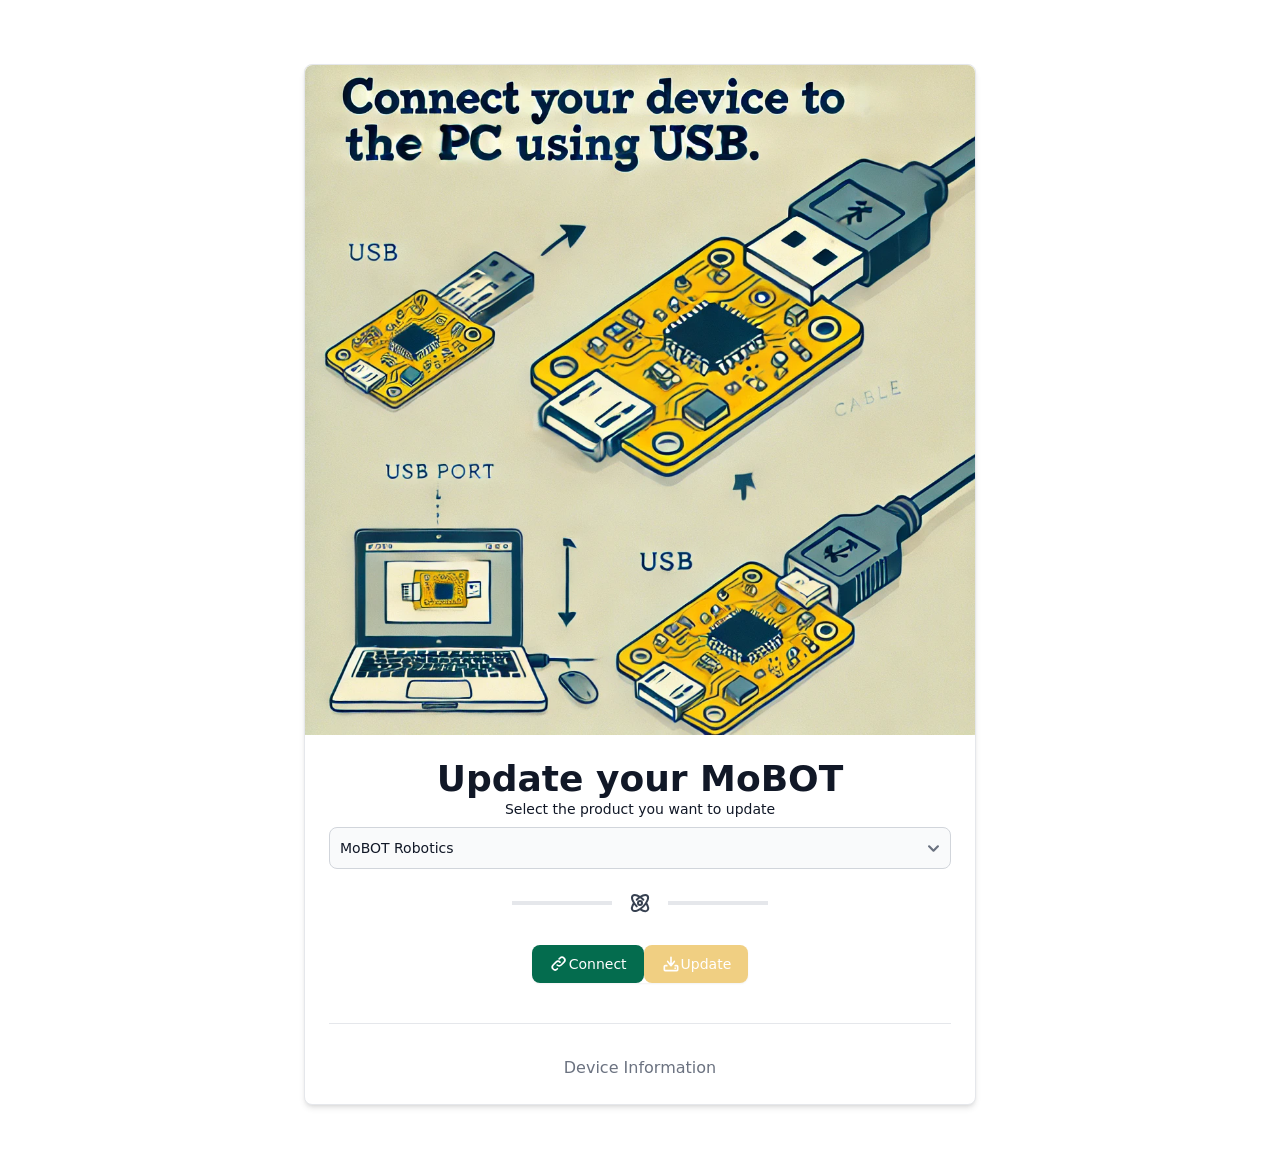
==== commit 0cbaec87: "Fixed image import" ====
--- a/index.html
+++ b/index.html
@@ -5,7 +5,7 @@
     <link rel="icon"  href="/assets/mobot-DXNhfi0S.png" />
     <meta name="viewport" content="width=device-width, initial-scale=1.0" />
     <title>Mobot Updating Tool</title>
-    <script type="module" crossorigin src="/assets/index-WyJv7qXg.js"></script>
+    <script type="module" crossorigin src="/assets/index-B9T0b9Je.js"></script>
     <link rel="stylesheet" crossorigin href="/assets/index-DSQB4qnO.css">
   </head>
   <body>
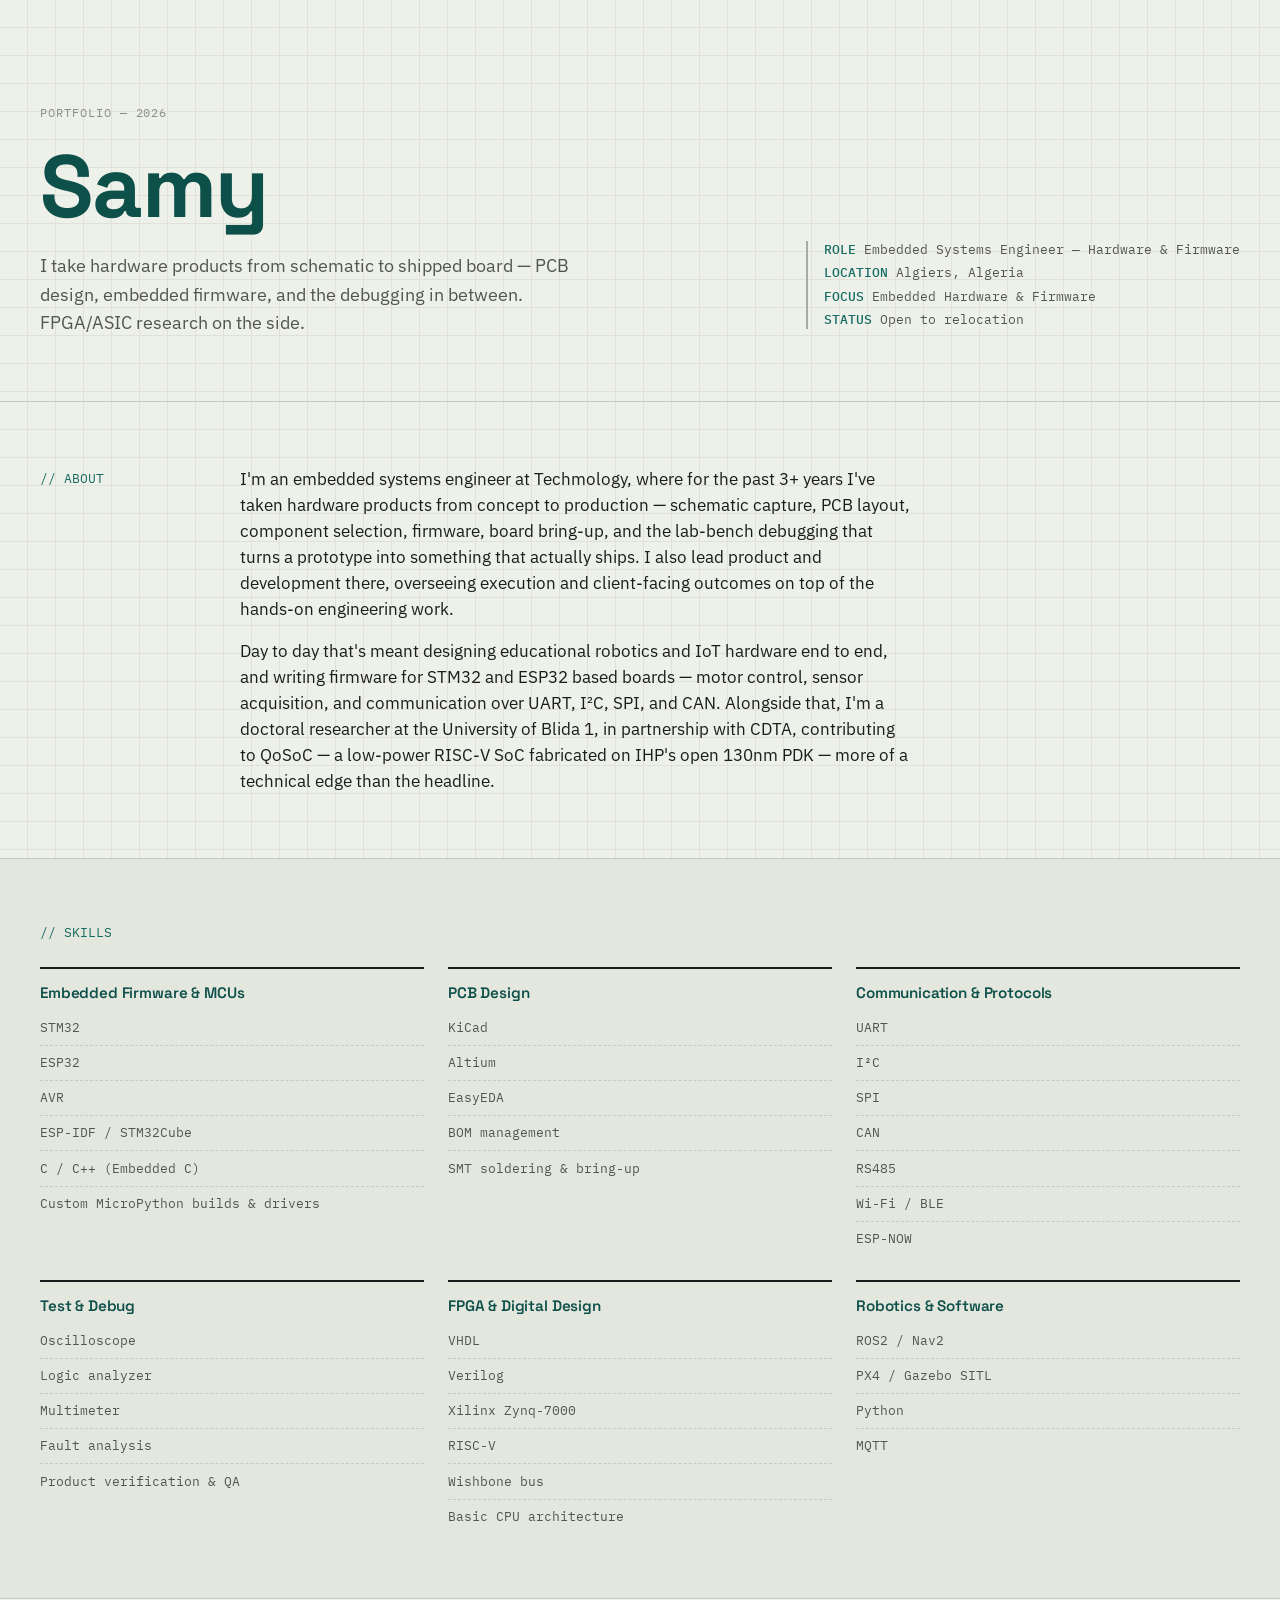
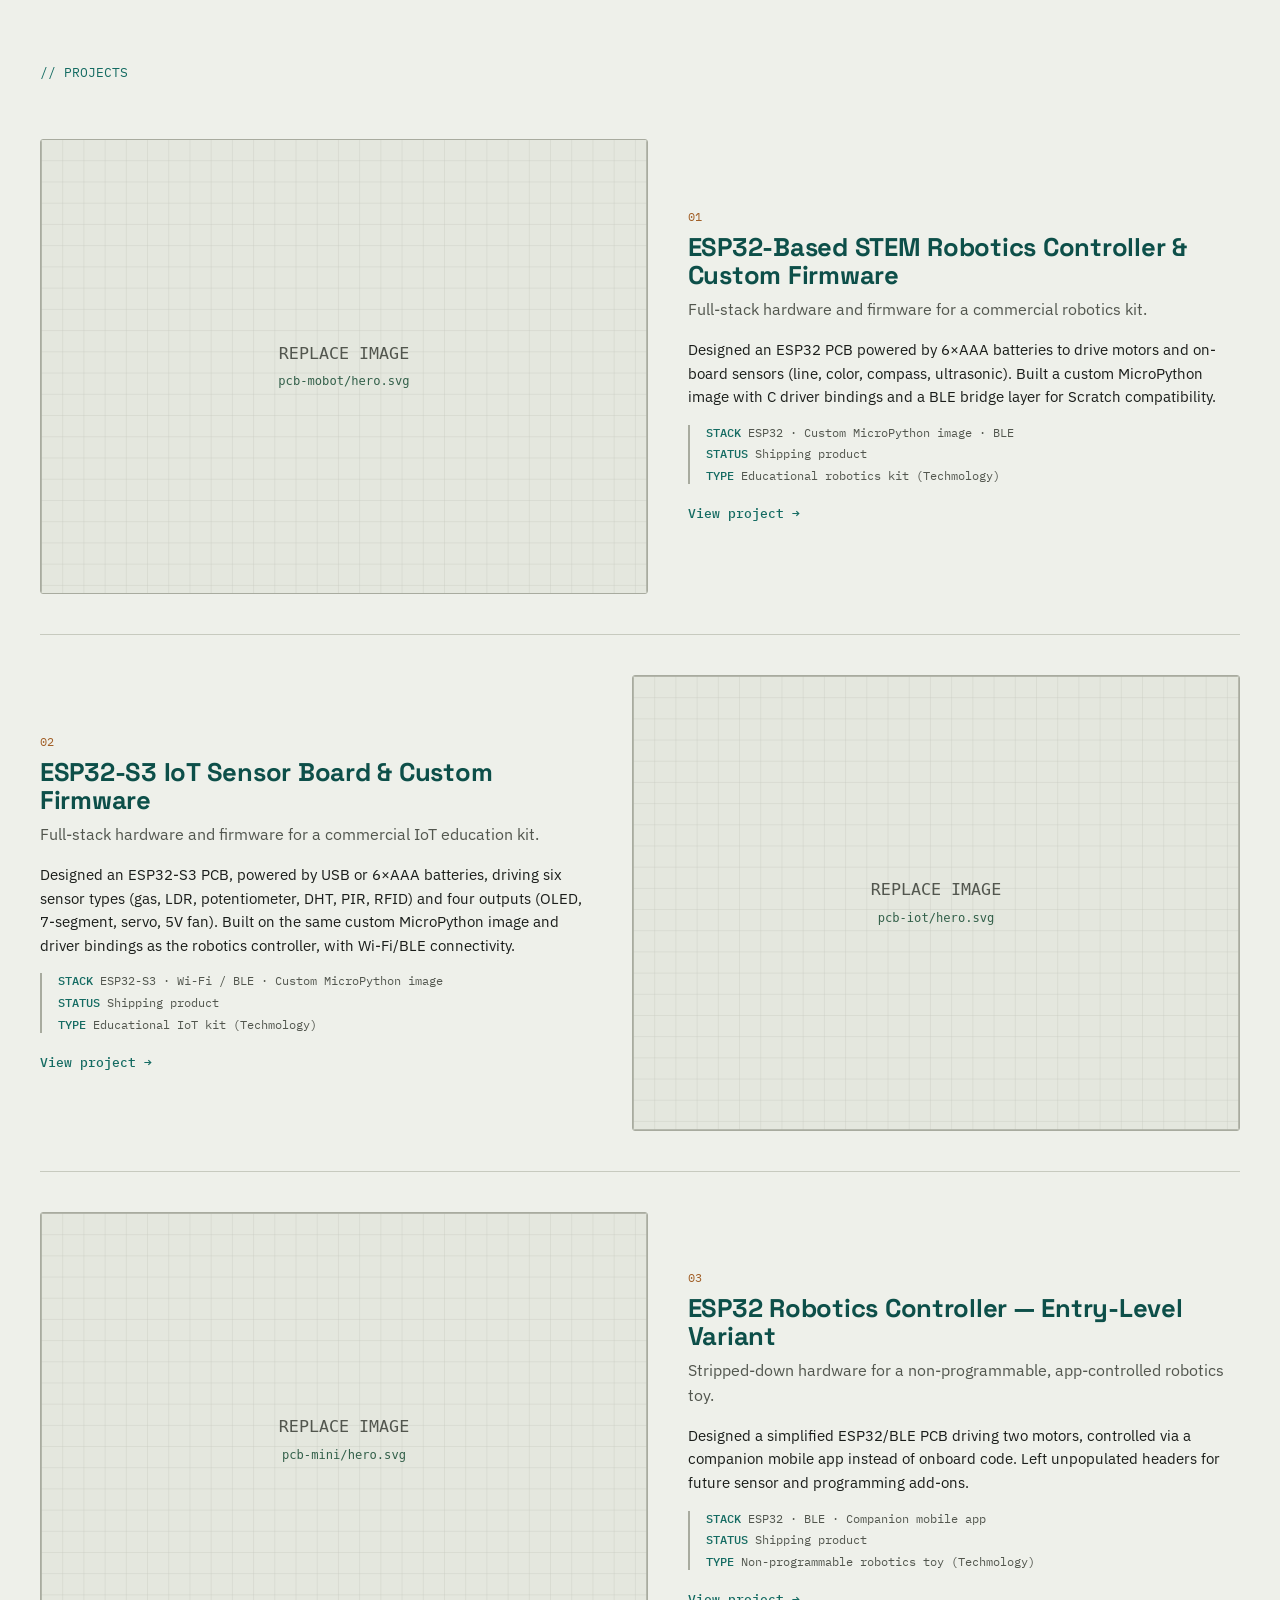
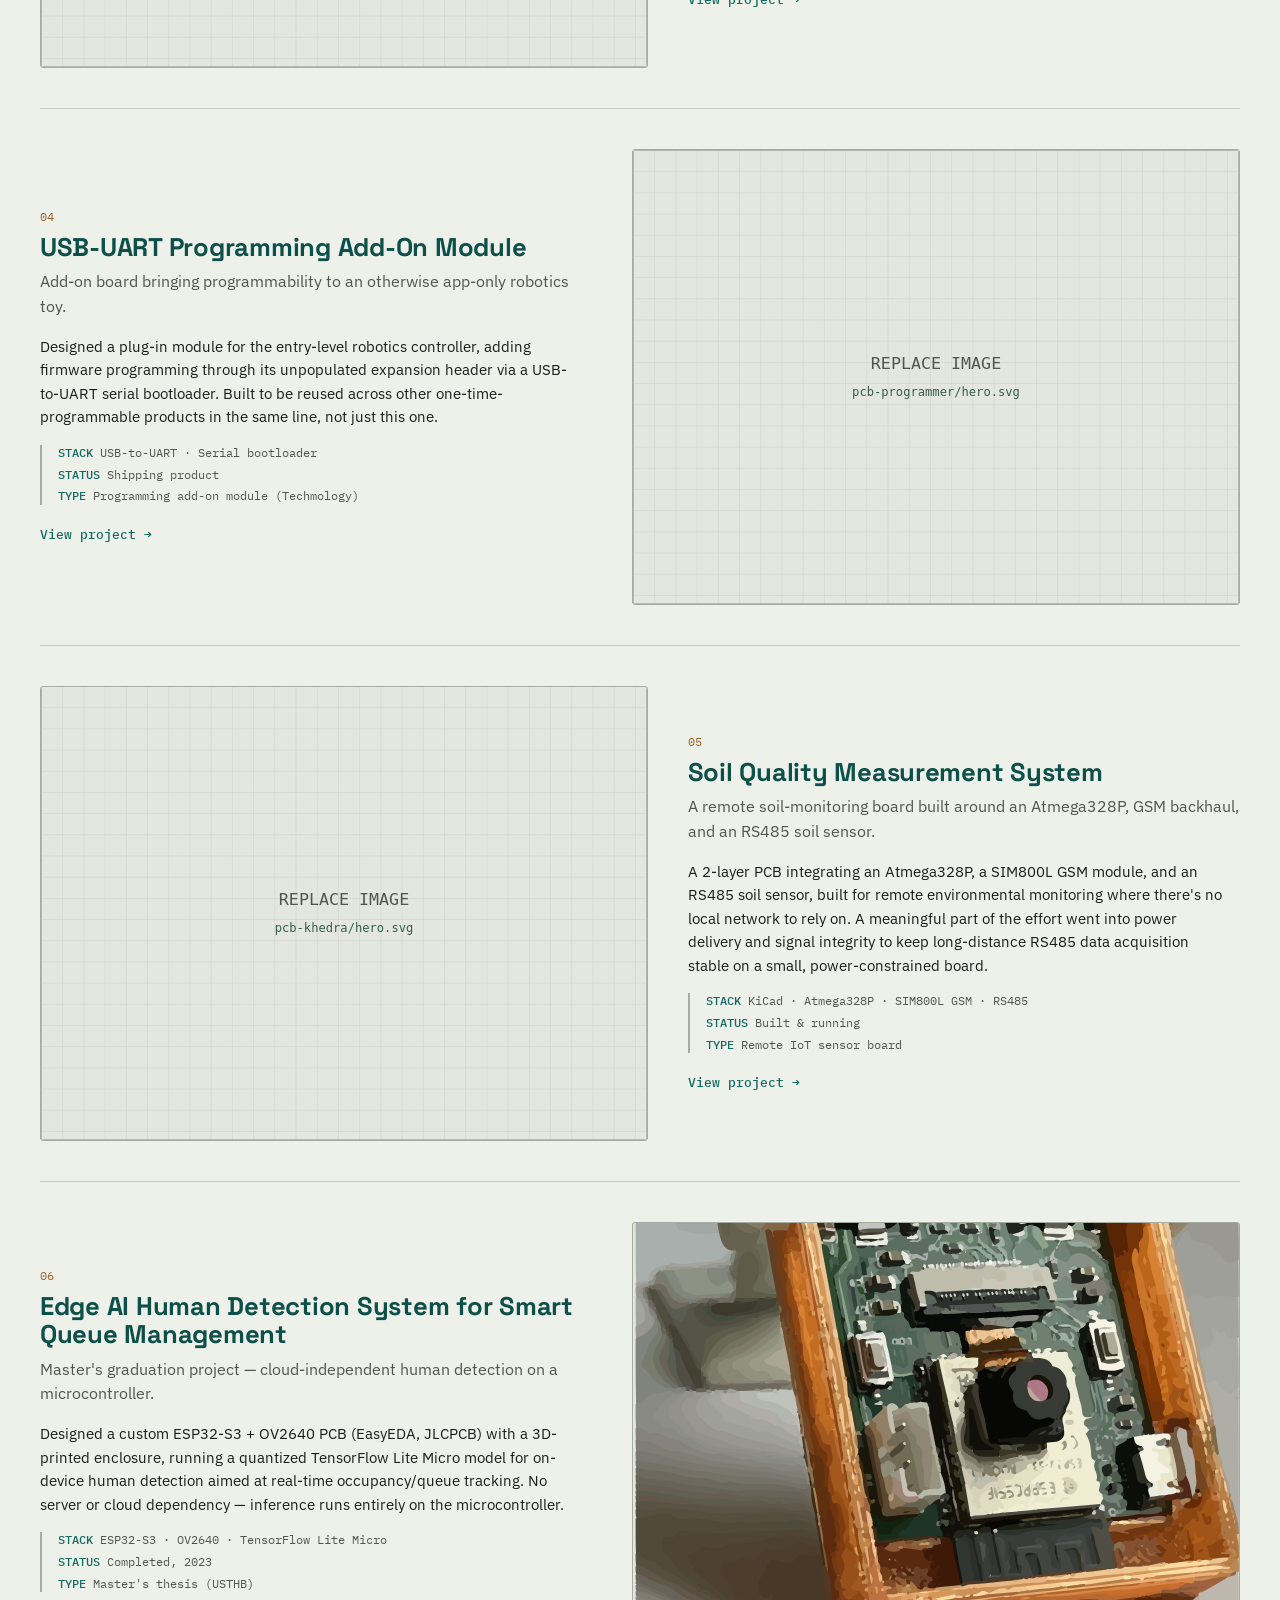
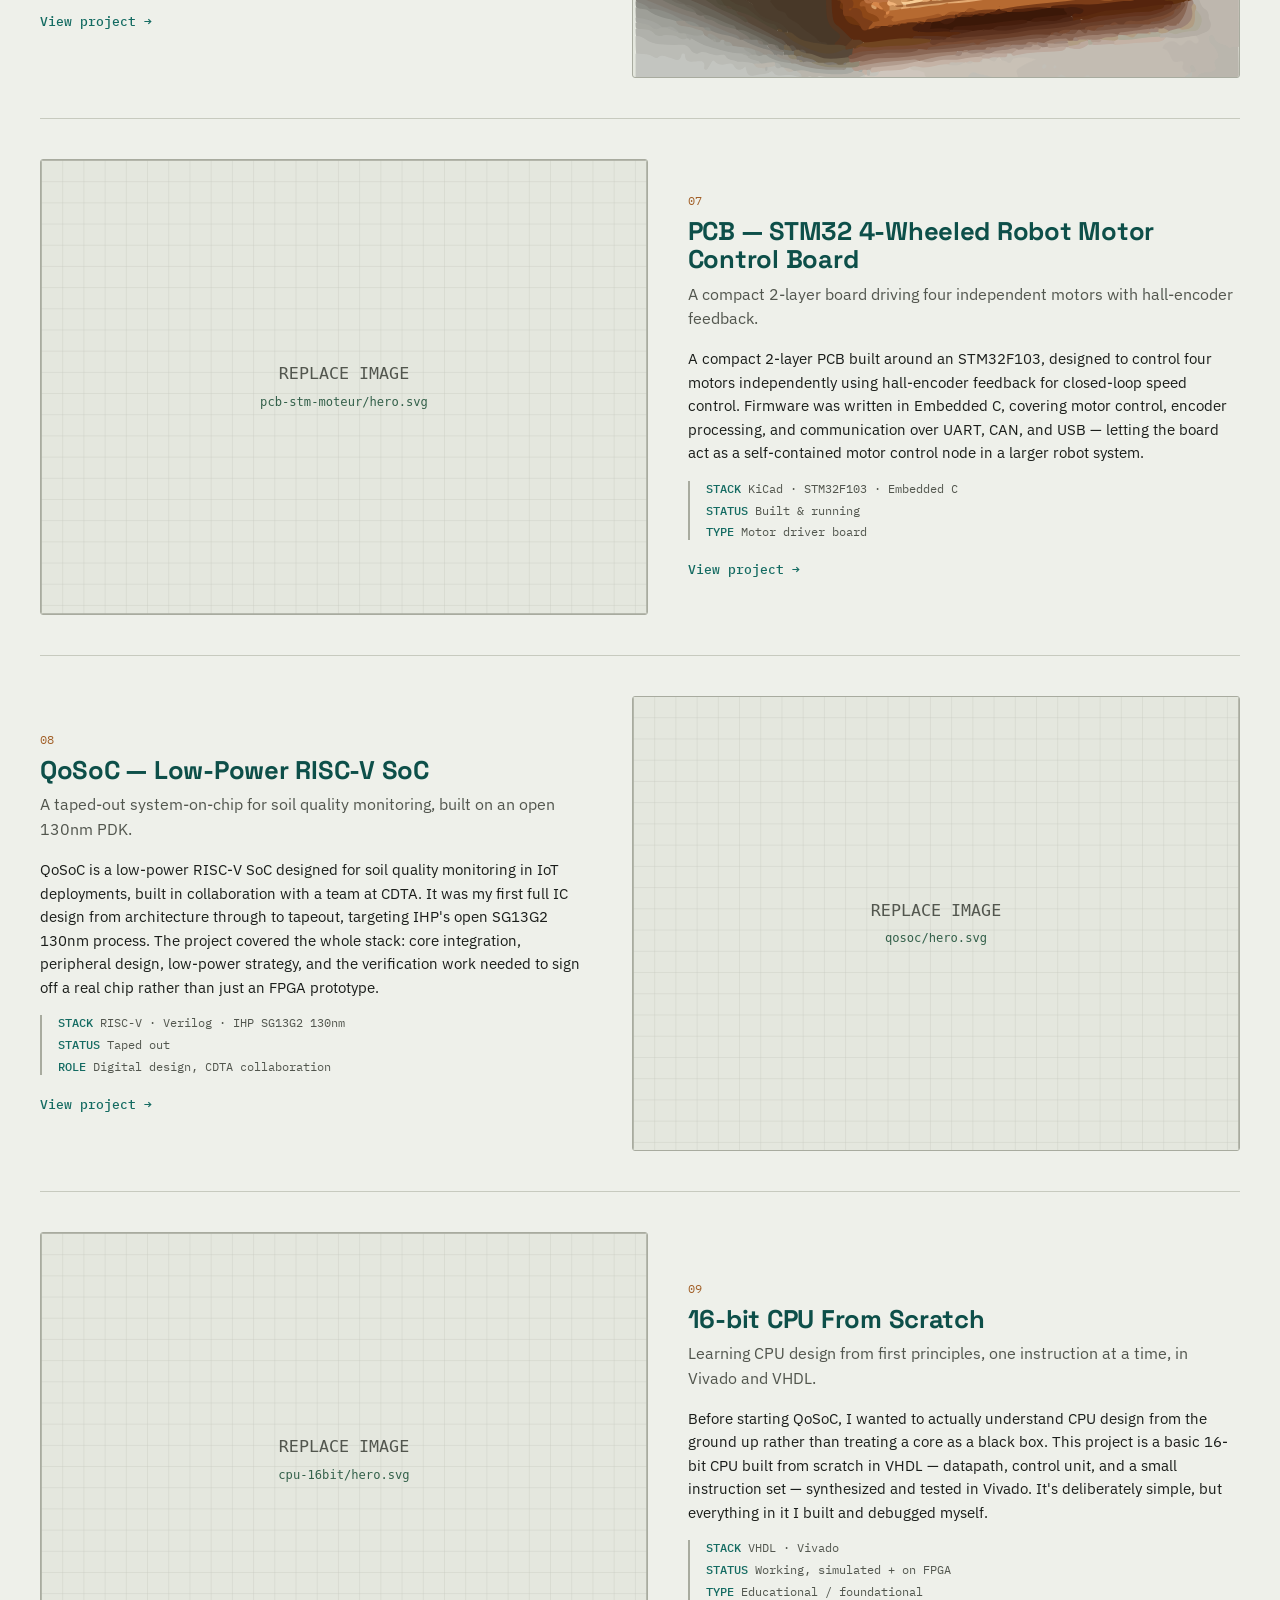
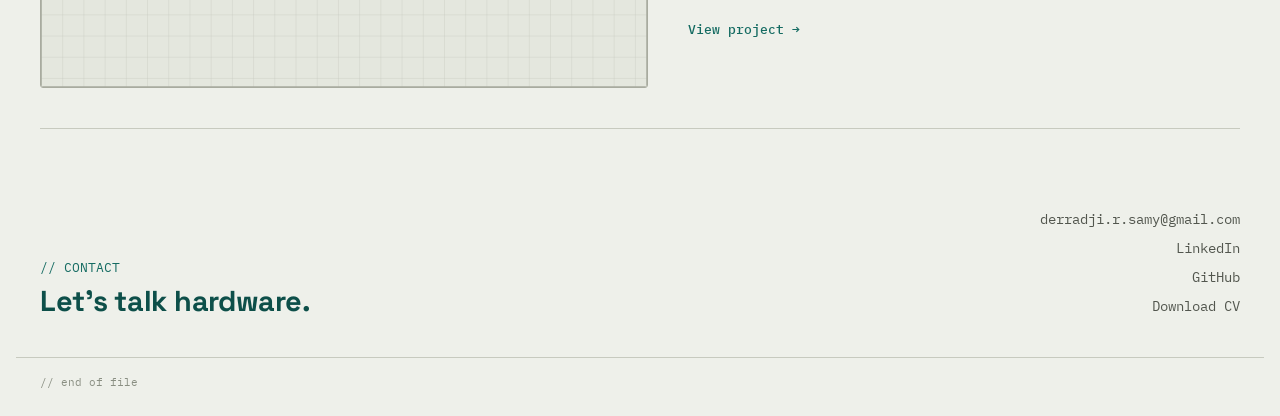
==== commit c6e01641: "portfolio" ====
--- a/index.html
+++ b/index.html
@@ -1,14 +1,57 @@
 <!doctype html>
 <html lang="en">
-  <head>
-    <meta charset="UTF-8" />
-    <link rel="icon"  href="/assets/mobot-DXNhfi0S.png" />
-    <meta name="viewport" content="width=device-width, initial-scale=1.0" />
-    <title>Mobot Updating Tool</title>
-    <script type="module" crossorigin src="/assets/index-B9T0b9Je.js"></script>
-    <link rel="stylesheet" crossorigin href="/assets/index-DSQB4qnO.css">
-  </head>
-  <body>
-    <div id="app"></div>
-  </body>
+	<head>
+		<meta charset="utf-8" />
+		<link rel="icon" href="./favicon.svg" />
+		<meta name="viewport" content="width=device-width, initial-scale=1" />
+		<link rel="preconnect" href="https://fonts.googleapis.com" />
+		<link rel="preconnect" href="https://fonts.gstatic.com" crossorigin />
+		<link
+			href="https://fonts.googleapis.com/css2?family=Space+Grotesk:wght@400;500;600;700&family=IBM+Plex+Sans:wght@400;500;600&family=IBM+Plex+Mono:wght@400;500&display=swap"
+			rel="stylesheet"
+		/>
+		<link href="./_app/immutable/entry/start.DXrSVeRK.js" rel="modulepreload">
+		<link href="./_app/immutable/chunks/D0QB55mK.js" rel="modulepreload">
+		<link href="./_app/immutable/chunks/DEpP2OzE.js" rel="modulepreload">
+		<link href="./_app/immutable/chunks/OA8UcISh.js" rel="modulepreload">
+		<link href="./_app/immutable/chunks/B49eO5Xi.js" rel="modulepreload">
+		<link href="./_app/immutable/entry/app.BFBUhzlP.js" rel="modulepreload">
+		<link href="./_app/immutable/chunks/MG-ggwAq.js" rel="modulepreload">
+		<link href="./_app/immutable/chunks/rrZ_YcwN.js" rel="modulepreload">
+		<link href="./_app/immutable/chunks/CYhLyz_M.js" rel="modulepreload">
+		<link href="./_app/immutable/nodes/0.BOqny3Ni.js" rel="modulepreload">
+		<link href="./_app/immutable/chunks/C6PofU2D.js" rel="modulepreload">
+		<link href="./_app/immutable/nodes/2.DuTIJNwq.js" rel="modulepreload">
+		<link href="./_app/immutable/chunks/BnL04cJC.js" rel="modulepreload">
+		<!--1uha8ag--><meta name="description" content="I take hardware products from schematic to shipped board — PCB design, embedded firmware, and the debugging in between. FPGA/ASIC research on the side."/><!----><title>Samy — Embedded Systems Engineer — Hardware &amp; Firmware</title>
+		<link href="./_app/immutable/assets/0.Ci5jHaGY.css" rel="stylesheet">
+		<link href="./_app/immutable/assets/projects.DCpgz35w.css" rel="stylesheet">
+		<link href="./_app/immutable/assets/2.DY8JGVVq.css" rel="stylesheet">
+	</head>
+	<body data-sveltekit-preload-data="hover">
+		<div style="display: contents"><!--[--><!--[0--><!--[--><!--[--><!--[--><section class="hero grid-texture svelte-1q37ri0"><div class="container hero-inner svelte-1q37ri0"><div class="hero-text"><p class="eyebrow mono svelte-1q37ri0">PORTFOLIO — 2026</p> <h1 class="svelte-1q37ri0">Samy</h1> <p class="tagline svelte-1q37ri0">I take hardware products from schematic to shipped board — PCB design, embedded firmware, and the debugging in between. FPGA/ASIC research on the side.</p></div> <div class="hero-spec svelte-1q37ri0"><dl class="spec svelte-exf6tg"><!--[--><div class="row svelte-exf6tg"><dt class="svelte-exf6tg">ROLE</dt> <dd class="svelte-exf6tg">Embedded Systems Engineer — Hardware &amp; Firmware</dd></div><div class="row svelte-exf6tg"><dt class="svelte-exf6tg">LOCATION</dt> <dd class="svelte-exf6tg">Algiers, Algeria</dd></div><div class="row svelte-exf6tg"><dt class="svelte-exf6tg">FOCUS</dt> <dd class="svelte-exf6tg">Embedded Hardware &amp; Firmware</dd></div><div class="row svelte-exf6tg"><dt class="svelte-exf6tg">STATUS</dt> <dd class="svelte-exf6tg">Open to relocation</dd></div><!--]--></dl><!----></div></div></section><!----> <section class="about grid-texture svelte-7hpc9t"><div class="container about-inner svelte-7hpc9t"><p class="label mono svelte-7hpc9t">// ABOUT</p> <div class="paragraphs svelte-7hpc9t"><!--[--><p>I'm an embedded systems engineer at Techmology, where for the past 3+ years I've taken hardware products from concept to production — schematic capture, PCB layout, component selection, firmware, board bring-up, and the lab-bench debugging that turns a prototype into something that actually ships. I also lead product and development there, overseeing execution and client-facing outcomes on top of the hands-on engineering work.</p><p>Day to day that's meant designing educational robotics and IoT hardware end to end, and writing firmware for STM32 and ESP32 based boards — motor control, sensor acquisition, and communication over UART, I²C, SPI, and CAN. Alongside that, I'm a doctoral researcher at the University of Blida 1, in partnership with CDTA, contributing to QoSoC — a low-power RISC-V SoC fabricated on IHP's open 130nm PDK — more of a technical edge than the headline.</p><!--]--></div></div></section><!----> <section class="skills svelte-1f1pl16"><div class="container"><p class="label mono svelte-1f1pl16">// SKILLS</p> <div class="skills-grid svelte-1f1pl16"><!--[--><div class="group svelte-1f1pl16"><h3 class="svelte-1f1pl16">Embedded Firmware &amp; MCUs</h3> <ul class="svelte-1f1pl16"><!--[--><li class="mono svelte-1f1pl16">STM32</li><li class="mono svelte-1f1pl16">ESP32</li><li class="mono svelte-1f1pl16">AVR</li><li class="mono svelte-1f1pl16">ESP-IDF / STM32Cube</li><li class="mono svelte-1f1pl16">C / C++ (Embedded C)</li><li class="mono svelte-1f1pl16">Custom MicroPython builds &amp; drivers</li><!--]--></ul></div><div class="group svelte-1f1pl16"><h3 class="svelte-1f1pl16">PCB Design</h3> <ul class="svelte-1f1pl16"><!--[--><li class="mono svelte-1f1pl16">KiCad</li><li class="mono svelte-1f1pl16">Altium</li><li class="mono svelte-1f1pl16">EasyEDA</li><li class="mono svelte-1f1pl16">BOM management</li><li class="mono svelte-1f1pl16">SMT soldering &amp; bring-up</li><!--]--></ul></div><div class="group svelte-1f1pl16"><h3 class="svelte-1f1pl16">Communication &amp; Protocols</h3> <ul class="svelte-1f1pl16"><!--[--><li class="mono svelte-1f1pl16">UART</li><li class="mono svelte-1f1pl16">I²C</li><li class="mono svelte-1f1pl16">SPI</li><li class="mono svelte-1f1pl16">CAN</li><li class="mono svelte-1f1pl16">RS485</li><li class="mono svelte-1f1pl16">Wi-Fi / BLE</li><li class="mono svelte-1f1pl16">ESP-NOW</li><!--]--></ul></div><div class="group svelte-1f1pl16"><h3 class="svelte-1f1pl16">Test &amp; Debug</h3> <ul class="svelte-1f1pl16"><!--[--><li class="mono svelte-1f1pl16">Oscilloscope</li><li class="mono svelte-1f1pl16">Logic analyzer</li><li class="mono svelte-1f1pl16">Multimeter</li><li class="mono svelte-1f1pl16">Fault analysis</li><li class="mono svelte-1f1pl16">Product verification &amp; QA</li><!--]--></ul></div><div class="group svelte-1f1pl16"><h3 class="svelte-1f1pl16">FPGA &amp; Digital Design</h3> <ul class="svelte-1f1pl16"><!--[--><li class="mono svelte-1f1pl16">VHDL</li><li class="mono svelte-1f1pl16">Verilog</li><li class="mono svelte-1f1pl16">Xilinx Zynq-7000</li><li class="mono svelte-1f1pl16">RISC-V</li><li class="mono svelte-1f1pl16">Wishbone bus</li><li class="mono svelte-1f1pl16">Basic CPU architecture</li><!--]--></ul></div><div class="group svelte-1f1pl16"><h3 class="svelte-1f1pl16">Robotics &amp; Software</h3> <ul class="svelte-1f1pl16"><!--[--><li class="mono svelte-1f1pl16">ROS2 / Nav2</li><li class="mono svelte-1f1pl16">PX4 / Gazebo SITL</li><li class="mono svelte-1f1pl16">Python</li><li class="mono svelte-1f1pl16">MQTT</li><!--]--></ul></div><!--]--></div></div></section><!----> <section class="projects svelte-1uha8ag"><div class="container"><p class="label mono svelte-1uha8ag">// PROJECTS</p> <!--[--><a class="card svelte-oviq8z" href="/projects/mobot-robotics"><div class="media svelte-oviq8z"><img src="/images/mobot-robotics/hero.svg" alt="" loading="lazy" class="svelte-oviq8z"/></div> <div class="text"><p class="index mono svelte-oviq8z">01</p> <h3 class="svelte-oviq8z">ESP32-Based STEM Robotics Controller &amp; Custom Firmware</h3> <p class="tagline svelte-oviq8z">Full-stack hardware and firmware for a commercial robotics kit.</p> <p class="description svelte-oviq8z">Designed an ESP32 PCB powered by 6×AAA batteries to drive motors and on-board sensors (line, color, compass, ultrasonic). Built a custom MicroPython image with C driver bindings and a BLE bridge layer for Scratch compatibility.</p> <div class="spec-wrap svelte-oviq8z"><dl class="spec svelte-exf6tg dense"><!--[--><div class="row svelte-exf6tg"><dt class="svelte-exf6tg">STACK</dt> <dd class="svelte-exf6tg">ESP32 · Custom MicroPython image · BLE</dd></div><div class="row svelte-exf6tg"><dt class="svelte-exf6tg">STATUS</dt> <dd class="svelte-exf6tg">Shipping product</dd></div><div class="row svelte-exf6tg"><dt class="svelte-exf6tg">TYPE</dt> <dd class="svelte-exf6tg">Educational robotics kit (Techmology)</dd></div><!--]--></dl><!----></div> <span class="cta mono svelte-oviq8z">View project →</span></div></a><a class="card svelte-oviq8z reversed" href="/projects/mobot-iot"><div class="media svelte-oviq8z"><img src="/images/mobot-iot/hero.svg" alt="" loading="lazy" class="svelte-oviq8z"/></div> <div class="text"><p class="index mono svelte-oviq8z">02</p> <h3 class="svelte-oviq8z">ESP32-S3 IoT Sensor Board &amp; Custom Firmware</h3> <p class="tagline svelte-oviq8z">Full-stack hardware and firmware for a commercial IoT education kit.</p> <p class="description svelte-oviq8z">Designed an ESP32-S3 PCB, powered by USB or 6×AAA batteries, driving six sensor types (gas, LDR, potentiometer, DHT, PIR, RFID) and four outputs (OLED, 7-segment, servo, 5V fan). Built on the same custom MicroPython image and driver bindings as the robotics controller, with Wi-Fi/BLE connectivity.</p> <div class="spec-wrap svelte-oviq8z"><dl class="spec svelte-exf6tg dense"><!--[--><div class="row svelte-exf6tg"><dt class="svelte-exf6tg">STACK</dt> <dd class="svelte-exf6tg">ESP32-S3 · Wi-Fi / BLE · Custom MicroPython image</dd></div><div class="row svelte-exf6tg"><dt class="svelte-exf6tg">STATUS</dt> <dd class="svelte-exf6tg">Shipping product</dd></div><div class="row svelte-exf6tg"><dt class="svelte-exf6tg">TYPE</dt> <dd class="svelte-exf6tg">Educational IoT kit (Techmology)</dd></div><!--]--></dl><!----></div> <span class="cta mono svelte-oviq8z">View project →</span></div></a><a class="card svelte-oviq8z" href="/projects/mobot-robotics-mini"><div class="media svelte-oviq8z"><img src="/images/mobot-robotics-mini/hero.svg" alt="" loading="lazy" class="svelte-oviq8z"/></div> <div class="text"><p class="index mono svelte-oviq8z">03</p> <h3 class="svelte-oviq8z">ESP32 Robotics Controller — Entry-Level Variant</h3> <p class="tagline svelte-oviq8z">Stripped-down hardware for a non-programmable, app-controlled robotics toy.</p> <p class="description svelte-oviq8z">Designed a simplified ESP32/BLE PCB driving two motors, controlled via a companion mobile app instead of onboard code. Left unpopulated headers for future sensor and programming add-ons.</p> <div class="spec-wrap svelte-oviq8z"><dl class="spec svelte-exf6tg dense"><!--[--><div class="row svelte-exf6tg"><dt class="svelte-exf6tg">STACK</dt> <dd class="svelte-exf6tg">ESP32 · BLE · Companion mobile app</dd></div><div class="row svelte-exf6tg"><dt class="svelte-exf6tg">STATUS</dt> <dd class="svelte-exf6tg">Shipping product</dd></div><div class="row svelte-exf6tg"><dt class="svelte-exf6tg">TYPE</dt> <dd class="svelte-exf6tg">Non-programmable robotics toy (Techmology)</dd></div><!--]--></dl><!----></div> <span class="cta mono svelte-oviq8z">View project →</span></div></a><a class="card svelte-oviq8z reversed" href="/projects/mobot-programmer"><div class="media svelte-oviq8z"><img src="/images/mobot-programmer/hero.svg" alt="" loading="lazy" class="svelte-oviq8z"/></div> <div class="text"><p class="index mono svelte-oviq8z">04</p> <h3 class="svelte-oviq8z">USB-UART Programming Add-On Module</h3> <p class="tagline svelte-oviq8z">Add-on board bringing programmability to an otherwise app-only robotics toy.</p> <p class="description svelte-oviq8z">Designed a plug-in module for the entry-level robotics controller, adding firmware programming through its unpopulated expansion header via a USB-to-UART serial bootloader. Built to be reused across other one-time-programmable products in the same line, not just this one.</p> <div class="spec-wrap svelte-oviq8z"><dl class="spec svelte-exf6tg dense"><!--[--><div class="row svelte-exf6tg"><dt class="svelte-exf6tg">STACK</dt> <dd class="svelte-exf6tg">USB-to-UART · Serial bootloader</dd></div><div class="row svelte-exf6tg"><dt class="svelte-exf6tg">STATUS</dt> <dd class="svelte-exf6tg">Shipping product</dd></div><div class="row svelte-exf6tg"><dt class="svelte-exf6tg">TYPE</dt> <dd class="svelte-exf6tg">Programming add-on module (Techmology)</dd></div><!--]--></dl><!----></div> <span class="cta mono svelte-oviq8z">View project →</span></div></a><a class="card svelte-oviq8z" href="/projects/soil-quality-monitor"><div class="media svelte-oviq8z"><img src="/images/soil-quality-monitor/hero.svg" alt="" loading="lazy" class="svelte-oviq8z"/></div> <div class="text"><p class="index mono svelte-oviq8z">05</p> <h3 class="svelte-oviq8z">Soil Quality Measurement System</h3> <p class="tagline svelte-oviq8z">A remote soil-monitoring board built around an Atmega328P, GSM backhaul, and an RS485 soil sensor.</p> <p class="description svelte-oviq8z">A 2-layer PCB integrating an Atmega328P, a SIM800L GSM module, and an RS485 soil sensor, built for remote environmental monitoring where there's no local network to rely on. A meaningful part of the effort went into power delivery and signal integrity to keep long-distance RS485 data acquisition stable on a small, power-constrained board.</p> <div class="spec-wrap svelte-oviq8z"><dl class="spec svelte-exf6tg dense"><!--[--><div class="row svelte-exf6tg"><dt class="svelte-exf6tg">STACK</dt> <dd class="svelte-exf6tg">KiCad · Atmega328P · SIM800L GSM · RS485</dd></div><div class="row svelte-exf6tg"><dt class="svelte-exf6tg">STATUS</dt> <dd class="svelte-exf6tg">Built &amp; running</dd></div><div class="row svelte-exf6tg"><dt class="svelte-exf6tg">TYPE</dt> <dd class="svelte-exf6tg">Remote IoT sensor board</dd></div><!--]--></dl><!----></div> <span class="cta mono svelte-oviq8z">View project →</span></div></a><a class="card svelte-oviq8z reversed" href="/projects/pfe-edge-ai-queue"><div class="media svelte-oviq8z"><img src="/images/pfe-edge-ai-queue/hero.svg" alt="" loading="lazy" class="svelte-oviq8z"/></div> <div class="text"><p class="index mono svelte-oviq8z">06</p> <h3 class="svelte-oviq8z">Edge AI Human Detection System for Smart Queue Management</h3> <p class="tagline svelte-oviq8z">Master's graduation project — cloud-independent human detection on a microcontroller.</p> <p class="description svelte-oviq8z">Designed a custom ESP32-S3 + OV2640 PCB (EasyEDA, JLCPCB) with a 3D-printed enclosure, running a quantized TensorFlow Lite Micro model for on-device human detection aimed at real-time occupancy/queue tracking. No server or cloud dependency — inference runs entirely on the microcontroller.</p> <div class="spec-wrap svelte-oviq8z"><dl class="spec svelte-exf6tg dense"><!--[--><div class="row svelte-exf6tg"><dt class="svelte-exf6tg">STACK</dt> <dd class="svelte-exf6tg">ESP32-S3 · OV2640 · TensorFlow Lite Micro</dd></div><div class="row svelte-exf6tg"><dt class="svelte-exf6tg">STATUS</dt> <dd class="svelte-exf6tg">Completed, 2023</dd></div><div class="row svelte-exf6tg"><dt class="svelte-exf6tg">TYPE</dt> <dd class="svelte-exf6tg">Master's thesis (USTHB)</dd></div><!--]--></dl><!----></div> <span class="cta mono svelte-oviq8z">View project →</span></div></a><a class="card svelte-oviq8z" href="/projects/pcb-stm-moteur"><div class="media svelte-oviq8z"><img src="/images/pcb-stm-moteur/hero.svg" alt="" loading="lazy" class="svelte-oviq8z"/></div> <div class="text"><p class="index mono svelte-oviq8z">07</p> <h3 class="svelte-oviq8z">PCB — STM32 4-Wheeled Robot Motor Control Board</h3> <p class="tagline svelte-oviq8z">A compact 2-layer board driving four independent motors with hall-encoder feedback.</p> <p class="description svelte-oviq8z">A compact 2-layer PCB built around an STM32F103, designed to control four motors independently using hall-encoder feedback for closed-loop speed control. Firmware was written in Embedded C, covering motor control, encoder processing, and communication over UART, CAN, and USB — letting the board act as a self-contained motor control node in a larger robot system.</p> <div class="spec-wrap svelte-oviq8z"><dl class="spec svelte-exf6tg dense"><!--[--><div class="row svelte-exf6tg"><dt class="svelte-exf6tg">STACK</dt> <dd class="svelte-exf6tg">KiCad · STM32F103 · Embedded C</dd></div><div class="row svelte-exf6tg"><dt class="svelte-exf6tg">STATUS</dt> <dd class="svelte-exf6tg">Built &amp; running</dd></div><div class="row svelte-exf6tg"><dt class="svelte-exf6tg">TYPE</dt> <dd class="svelte-exf6tg">Motor driver board</dd></div><!--]--></dl><!----></div> <span class="cta mono svelte-oviq8z">View project →</span></div></a><a class="card svelte-oviq8z reversed" href="/projects/qosoc"><div class="media svelte-oviq8z"><img src="/images/qosoc/hero.svg" alt="" loading="lazy" class="svelte-oviq8z"/></div> <div class="text"><p class="index mono svelte-oviq8z">08</p> <h3 class="svelte-oviq8z">QoSoC — Low-Power RISC-V SoC</h3> <p class="tagline svelte-oviq8z">A taped-out system-on-chip for soil quality monitoring, built on an open 130nm PDK.</p> <p class="description svelte-oviq8z">QoSoC is a low-power RISC-V SoC designed for soil quality monitoring in IoT deployments, built in collaboration with a team at CDTA. It was my first full IC design from architecture through to tapeout, targeting IHP's open SG13G2 130nm process. The project covered the whole stack: core integration, peripheral design, low-power strategy, and the verification work needed to sign off a real chip rather than just an FPGA prototype.</p> <div class="spec-wrap svelte-oviq8z"><dl class="spec svelte-exf6tg dense"><!--[--><div class="row svelte-exf6tg"><dt class="svelte-exf6tg">STACK</dt> <dd class="svelte-exf6tg">RISC-V · Verilog · IHP SG13G2 130nm</dd></div><div class="row svelte-exf6tg"><dt class="svelte-exf6tg">STATUS</dt> <dd class="svelte-exf6tg">Taped out</dd></div><div class="row svelte-exf6tg"><dt class="svelte-exf6tg">ROLE</dt> <dd class="svelte-exf6tg">Digital design, CDTA collaboration</dd></div><!--]--></dl><!----></div> <span class="cta mono svelte-oviq8z">View project →</span></div></a><a class="card svelte-oviq8z" href="/projects/cpu-16bit"><div class="media svelte-oviq8z"><img src="/images/cpu-16bit/hero.svg" alt="" loading="lazy" class="svelte-oviq8z"/></div> <div class="text"><p class="index mono svelte-oviq8z">09</p> <h3 class="svelte-oviq8z">16-bit CPU From Scratch</h3> <p class="tagline svelte-oviq8z">Learning CPU design from first principles, one instruction at a time, in Vivado and VHDL.</p> <p class="description svelte-oviq8z">Before starting QoSoC, I wanted to actually understand CPU design from the ground up rather than treating a core as a black box. This project is a basic 16-bit CPU built from scratch in VHDL — datapath, control unit, and a small instruction set — synthesized and tested in Vivado. It's deliberately simple, but everything in it I built and debugged myself.</p> <div class="spec-wrap svelte-oviq8z"><dl class="spec svelte-exf6tg dense"><!--[--><div class="row svelte-exf6tg"><dt class="svelte-exf6tg">STACK</dt> <dd class="svelte-exf6tg">VHDL · Vivado</dd></div><div class="row svelte-exf6tg"><dt class="svelte-exf6tg">STATUS</dt> <dd class="svelte-exf6tg">Working, simulated + on FPGA</dd></div><div class="row svelte-exf6tg"><dt class="svelte-exf6tg">TYPE</dt> <dd class="svelte-exf6tg">Educational / foundational</dd></div><!--]--></dl><!----></div> <span class="cta mono svelte-oviq8z">View project →</span></div></a><!--]--></div></section> <footer class="svelte-jz8lnl"><div class="container footer-inner svelte-jz8lnl"><div><p class="label mono svelte-jz8lnl">// CONTACT</p> <h3 class="svelte-jz8lnl">Let's talk hardware.</h3></div> <div class="links mono svelte-jz8lnl"><a href="mailto:derradji.r.samy@gmail.com" class="svelte-jz8lnl">derradji.r.samy@gmail.com</a> <a href="https://www.linkedin.com/in/samyder" target="_blank" rel="noopener noreferrer" class="svelte-jz8lnl">LinkedIn</a> <a href="https://github.com/dersamy" target="_blank" rel="noopener noreferrer" class="svelte-jz8lnl">GitHub</a> <a href="/cv.pdf" class="svelte-jz8lnl">Download CV</a></div></div> <p class="eof mono container svelte-jz8lnl">// end of file</p></footer><!----><!--]--><!--]--><!--]--><!--]--> <!--[-1--><!--]--><!--]-->
+			
+			<script>
+				{
+					__sveltekit_1mtcu3e = {
+						base: new URL(".", location).pathname.slice(0, -1)
+					};
+
+					const element = document.currentScript.parentElement;
+
+					Promise.all([
+						import("./_app/immutable/entry/start.DXrSVeRK.js"),
+						import("./_app/immutable/entry/app.BFBUhzlP.js")
+					]).then(([kit, app]) => {
+						kit.start(app, element, {
+							node_ids: [0, 2],
+							data: [null,null],
+							form: null,
+							error: null
+						});
+					});
+				}
+			</script>
+		</div>
+	</body>
 </html>
--- a/_app/immutable/assets/0.Ci5jHaGY.css
+++ b/_app/immutable/assets/0.Ci5jHaGY.css
@@ -0,0 +1 @@
+:root{--paper: #eef0ea;--paper-alt: #e4e7de;--paper-deep: #dadde2;--ink: #1a1d1a;--ink-soft: #52564e;--ink-faint: #8a8f83;--signal: #146b62;--signal-soft: #2b8a7c;--copper: #a15f27;--rule: #c7cabf;--rule-strong: #a8ab9f;--font-display: "Space Grotesk", "Helvetica Neue", Arial, sans-serif;--ink-heading: #0d4f49;--font-body: "IBM Plex Sans", system-ui, sans-serif;--font-mono: "IBM Plex Mono", "Courier New", monospace;--space-1: .5rem;--space-2: 1rem;--space-3: 1.5rem;--space-4: 2.5rem;--space-5: 4rem;--space-6: 6.5rem;--max-w: 78rem;--radius: 3px}*{box-sizing:border-box}html{scroll-behavior:smooth}@media (prefers-reduced-motion: reduce){html{scroll-behavior:auto}*{animation-duration:.01ms!important;animation-iteration-count:1!important;transition-duration:.01ms!important}}body{margin:0;background:var(--paper);color:var(--ink);font-family:var(--font-body);font-size:16px;line-height:1.55;-webkit-font-smoothing:antialiased}h1,h2,h3,h4{font-family:var(--font-display);font-weight:700;line-height:1.1;margin:0;letter-spacing:-.01em;color:var(--ink-heading)}p{margin:0}a{color:inherit}:focus-visible{outline:2px solid var(--signal);outline-offset:3px}.mono{font-family:var(--font-mono)}.grid-texture{position:relative}.grid-texture:before{content:"";position:absolute;top:0;right:0;bottom:0;left:0;z-index:0;pointer-events:none;background-image:linear-gradient(var(--rule) 1px,transparent 1px),linear-gradient(90deg,var(--rule) 1px,transparent 1px);background-size:28px 28px;background-position:-1px -1px;opacity:.35}.grid-texture>*{position:relative;z-index:1}.container{max-width:var(--max-w);margin:0 auto;padding:0 var(--space-3)}@media (max-width: 640px){.container{padding:0 var(--space-2)}}
--- a/_app/immutable/assets/projects.DCpgz35w.css
+++ b/_app/immutable/assets/projects.DCpgz35w.css
@@ -0,0 +1 @@
+.spec.svelte-exf6tg{margin:0;border-left:2px solid var(--rule-strong);padding-left:var(--space-2);display:flex;flex-direction:column;gap:.35rem}.row.svelte-exf6tg{display:flex;gap:.6em;font-family:var(--font-mono);font-size:.8rem;line-height:1.4}dt.svelte-exf6tg{color:var(--signal);white-space:nowrap;font-weight:500}dt.svelte-exf6tg:after{content:""}dd.svelte-exf6tg{margin:0;color:var(--ink-soft)}.dense.svelte-exf6tg .row:where(.svelte-exf6tg){font-size:.72rem}footer.svelte-jz8lnl{padding:var(--space-5) 0 var(--space-3)}.footer-inner.svelte-jz8lnl{display:flex;justify-content:space-between;align-items:flex-end;gap:var(--space-3);flex-wrap:wrap;padding-bottom:var(--space-4)}.label.svelte-jz8lnl{font-size:.8rem;color:var(--signal);margin-bottom:var(--space-1)}h3.svelte-jz8lnl{font-size:1.8rem}.links.svelte-jz8lnl{display:flex;flex-direction:column;gap:.5rem;font-size:.85rem;align-items:flex-end}.links.svelte-jz8lnl a:where(.svelte-jz8lnl){text-decoration:none;color:var(--ink-soft)}.links.svelte-jz8lnl a:where(.svelte-jz8lnl):hover{color:var(--signal)}.eof.svelte-jz8lnl{font-size:.7rem;color:var(--ink-faint);border-top:1px solid var(--rule);padding-top:var(--space-2)}@media (max-width: 600px){.footer-inner.svelte-jz8lnl{flex-direction:column;align-items:flex-start}.links.svelte-jz8lnl{align-items:flex-start}}
--- a/_app/immutable/assets/2.DY8JGVVq.css
+++ b/_app/immutable/assets/2.DY8JGVVq.css
@@ -0,0 +1 @@
+.hero.svelte-1q37ri0{border-bottom:1px solid var(--rule);padding:var(--space-6) 0 var(--space-5);background-color:var(--paper)}.hero-inner.svelte-1q37ri0{display:grid;grid-template-columns:1fr auto;gap:var(--space-5);align-items:end}.eyebrow.svelte-1q37ri0{font-size:.75rem;letter-spacing:.08em;color:var(--ink-faint);margin-bottom:var(--space-2);text-transform:uppercase}h1.svelte-1q37ri0{font-size:clamp(3rem,8vw,5.5rem);color:var(--ink-heading)}.tagline.svelte-1q37ri0{max-width:34rem;margin-top:var(--space-2);font-size:1.15rem;color:var(--ink-soft)}.hero-spec.svelte-1q37ri0{padding-bottom:.5rem}@media (max-width: 800px){.hero-inner.svelte-1q37ri0{grid-template-columns:1fr;align-items:start}.hero-spec.svelte-1q37ri0{padding-bottom:0}}.about.svelte-7hpc9t{padding:var(--space-5) 0;border-bottom:1px solid var(--rule)}.about-inner.svelte-7hpc9t{display:grid;grid-template-columns:10rem 1fr;gap:var(--space-4)}.label.svelte-7hpc9t{font-size:.8rem;color:var(--signal);padding-top:.2rem}.paragraphs.svelte-7hpc9t{max-width:42rem;display:flex;flex-direction:column;gap:var(--space-2);font-size:1.05rem;color:var(--ink)}@media (max-width: 700px){.about-inner.svelte-7hpc9t{grid-template-columns:1fr;gap:var(--space-2)}}.skills.svelte-1f1pl16{padding:var(--space-5) 0;border-bottom:1px solid var(--rule);background:var(--paper-alt)}.label.svelte-1f1pl16{font-size:.8rem;color:var(--signal);margin-bottom:var(--space-3)}.skills-grid.svelte-1f1pl16{display:grid;grid-template-columns:repeat(3,1fr);gap:var(--space-3)}.group.svelte-1f1pl16{border-top:2px solid var(--ink);padding-top:var(--space-2)}h3.svelte-1f1pl16{font-size:.95rem;font-weight:600;margin-bottom:var(--space-2)}ul.svelte-1f1pl16{list-style:none;margin:0;padding:0;display:flex;flex-direction:column;gap:.45rem}li.svelte-1f1pl16{font-size:.8rem;color:var(--ink-soft);padding-bottom:.45rem;border-bottom:1px dashed var(--rule)}li.svelte-1f1pl16:last-child{border-bottom:none}@media (max-width: 900px){.skills-grid.svelte-1f1pl16{grid-template-columns:repeat(2,1fr)}}@media (max-width: 520px){.skills-grid.svelte-1f1pl16{grid-template-columns:1fr}}.card.svelte-oviq8z{display:grid;grid-template-columns:1.1fr 1fr;gap:var(--space-4);align-items:center;padding:var(--space-4) 0;border-bottom:1px solid var(--rule);text-decoration:none;color:inherit}.card.reversed.svelte-oviq8z{grid-template-columns:1fr 1.1fr}.card.reversed.svelte-oviq8z .media:where(.svelte-oviq8z){order:2}.media.svelte-oviq8z{aspect-ratio:4 / 3;overflow:hidden;border:1px solid var(--rule-strong);border-radius:var(--radius);background:var(--paper-alt)}.media.svelte-oviq8z img:where(.svelte-oviq8z){width:100%;height:100%;object-fit:cover;display:block;transition:transform .4s ease}.card.svelte-oviq8z:hover .media:where(.svelte-oviq8z) img:where(.svelte-oviq8z){transform:scale(1.03)}.index.svelte-oviq8z{font-size:.75rem;color:var(--copper);margin-bottom:.4rem}h3.svelte-oviq8z{font-size:1.6rem;margin-bottom:.5rem}.tagline.svelte-oviq8z{color:var(--ink-soft);font-size:1rem;margin-bottom:var(--space-2)}.description.svelte-oviq8z{font-size:.95rem;color:var(--ink);margin-bottom:var(--space-2);max-width:34rem}.spec-wrap.svelte-oviq8z{margin-bottom:var(--space-2)}.cta.svelte-oviq8z{font-size:.8rem;color:var(--signal);font-weight:500}.card.svelte-oviq8z:hover .cta:where(.svelte-oviq8z){text-decoration:underline}@media (max-width: 800px){.card.svelte-oviq8z,.card.reversed.svelte-oviq8z{grid-template-columns:1fr}.card.reversed.svelte-oviq8z .media:where(.svelte-oviq8z){order:0}}.projects.svelte-1uha8ag{padding:var(--space-5) 0 var(--space-2)}.label.svelte-1uha8ag{font-size:.8rem;color:var(--signal);margin-bottom:var(--space-2)}
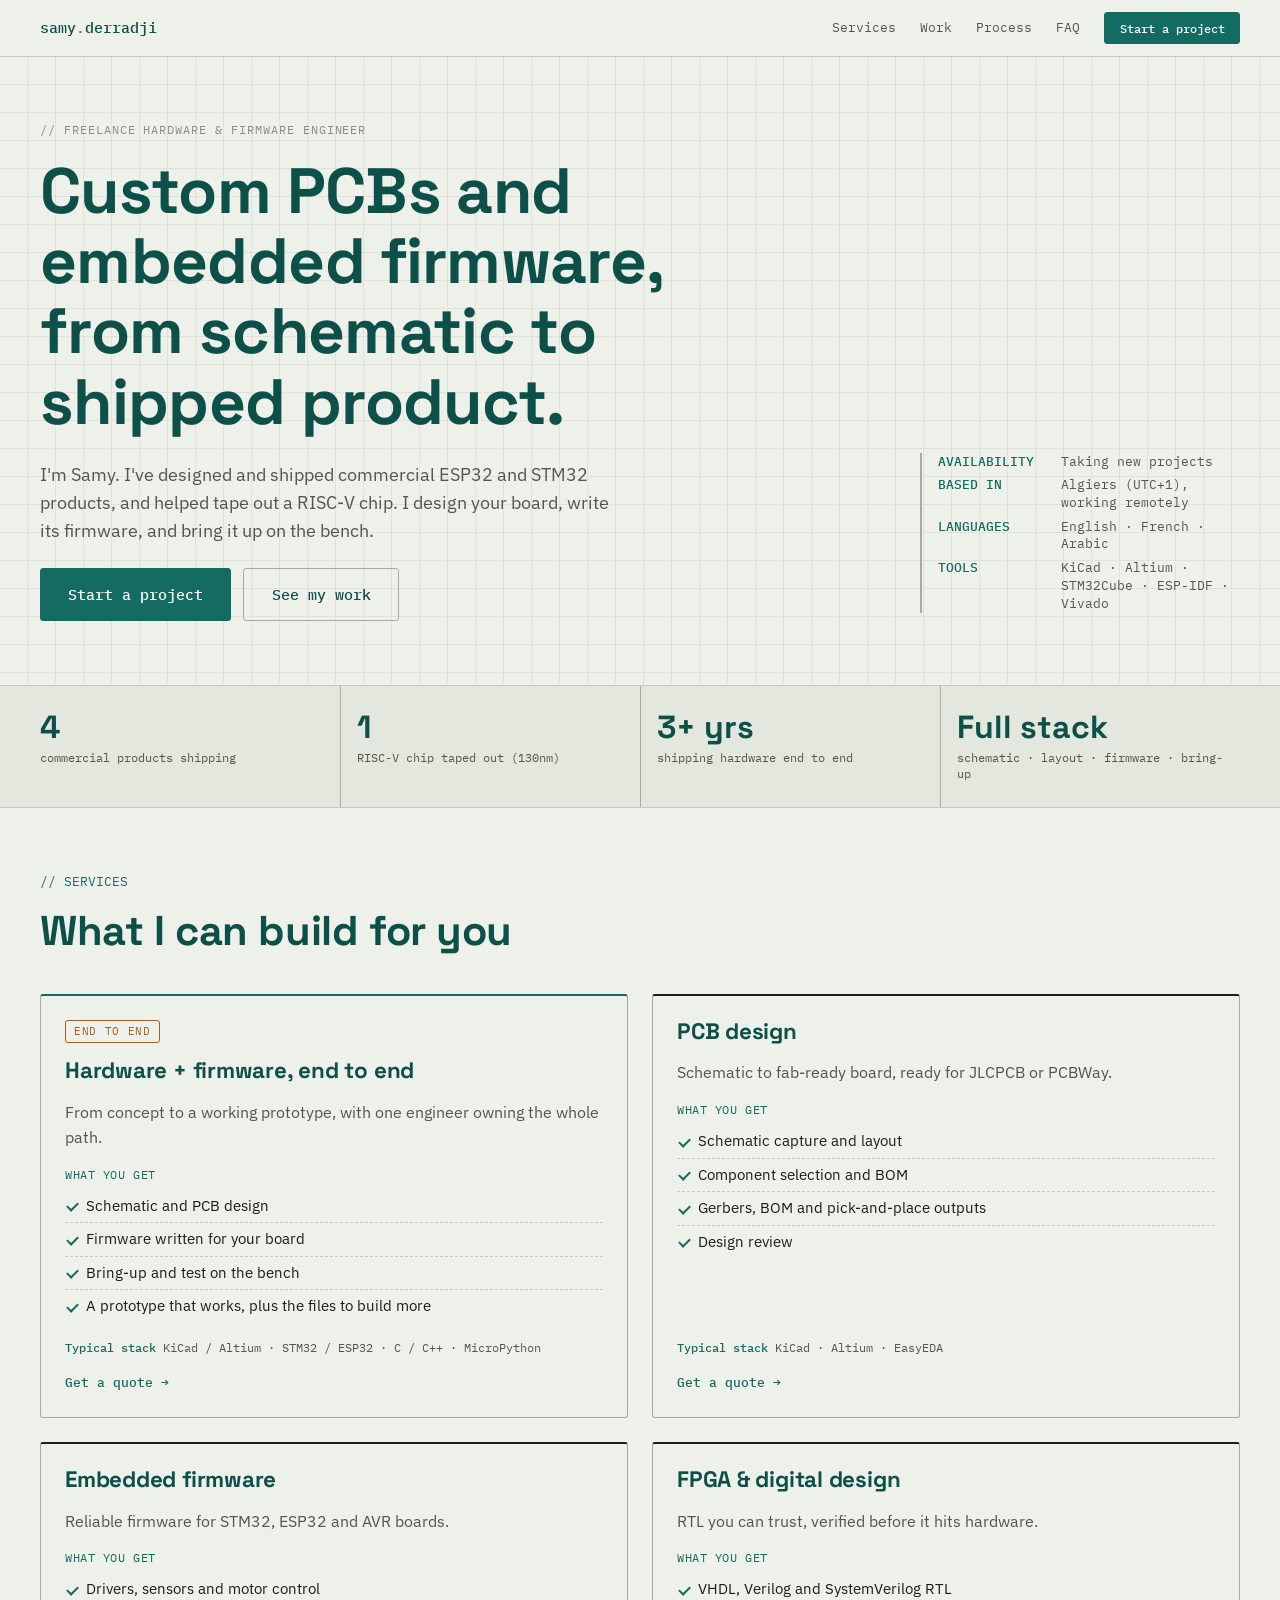
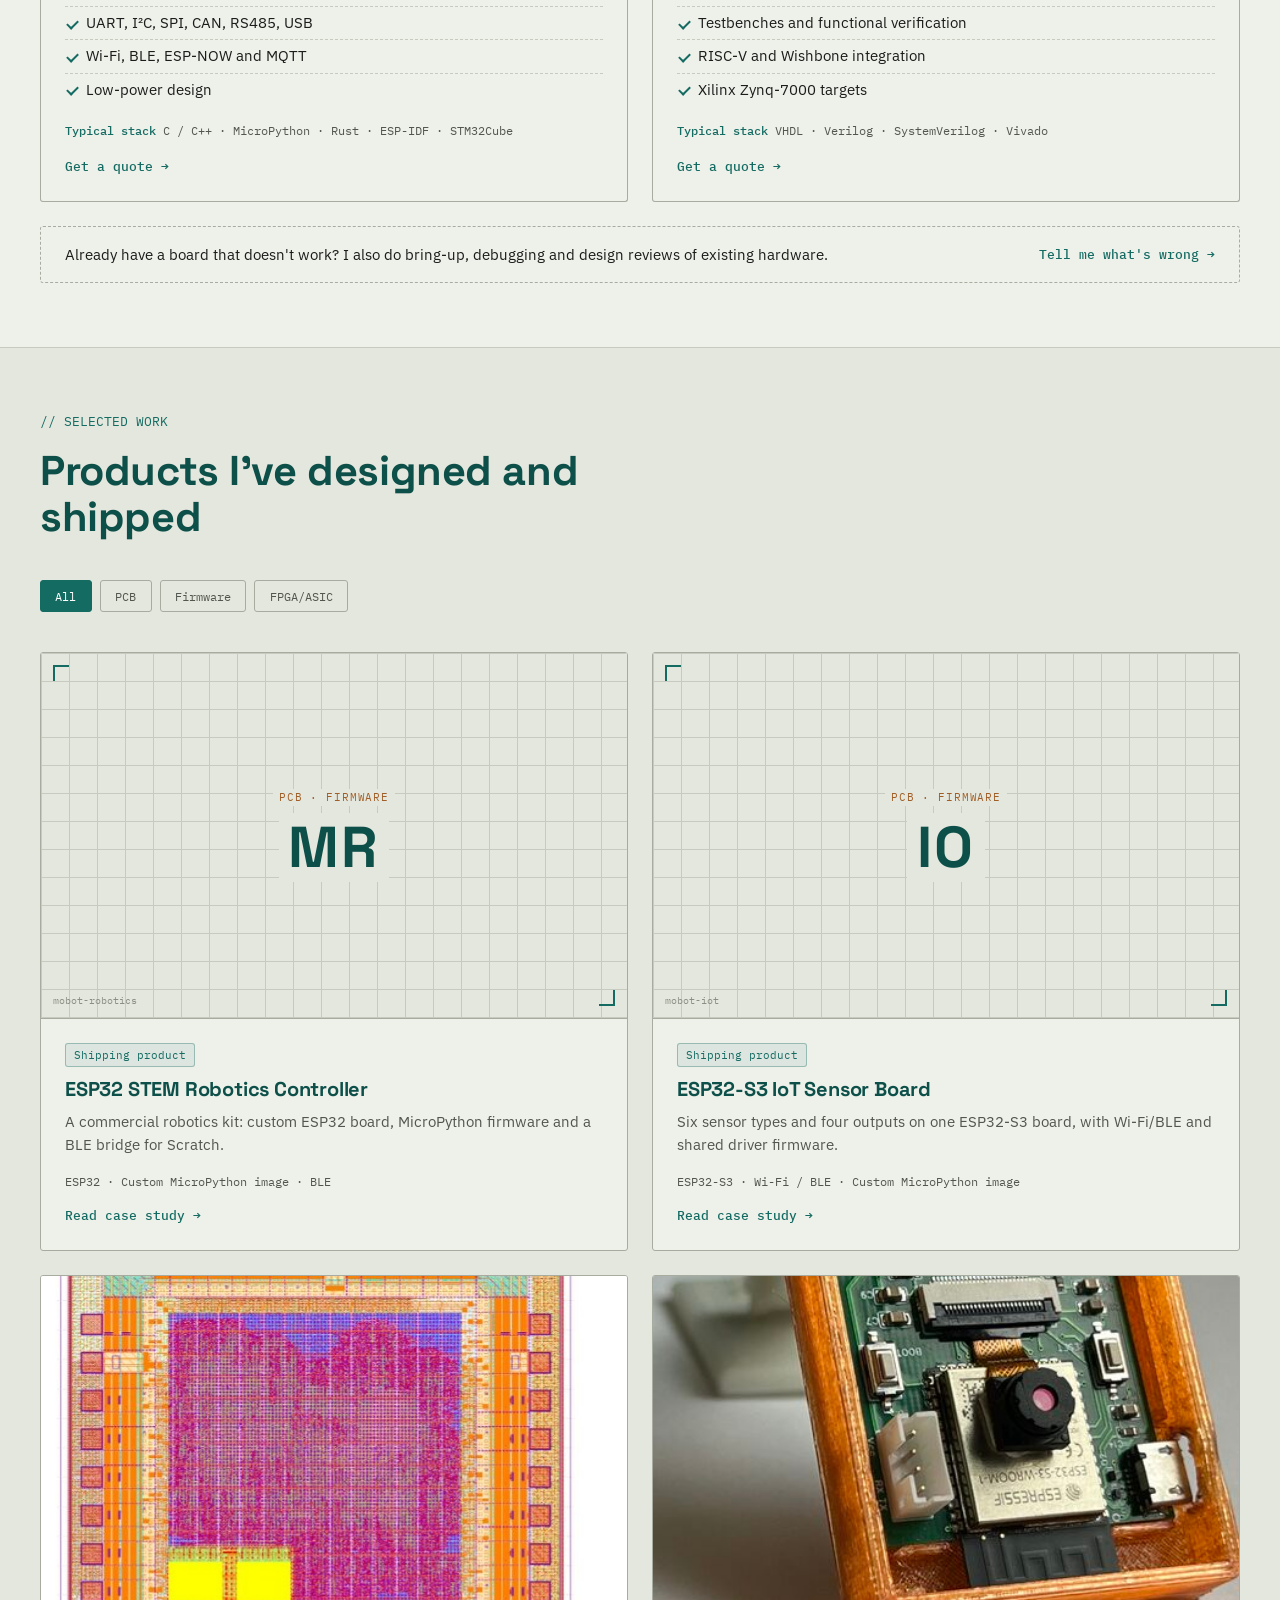
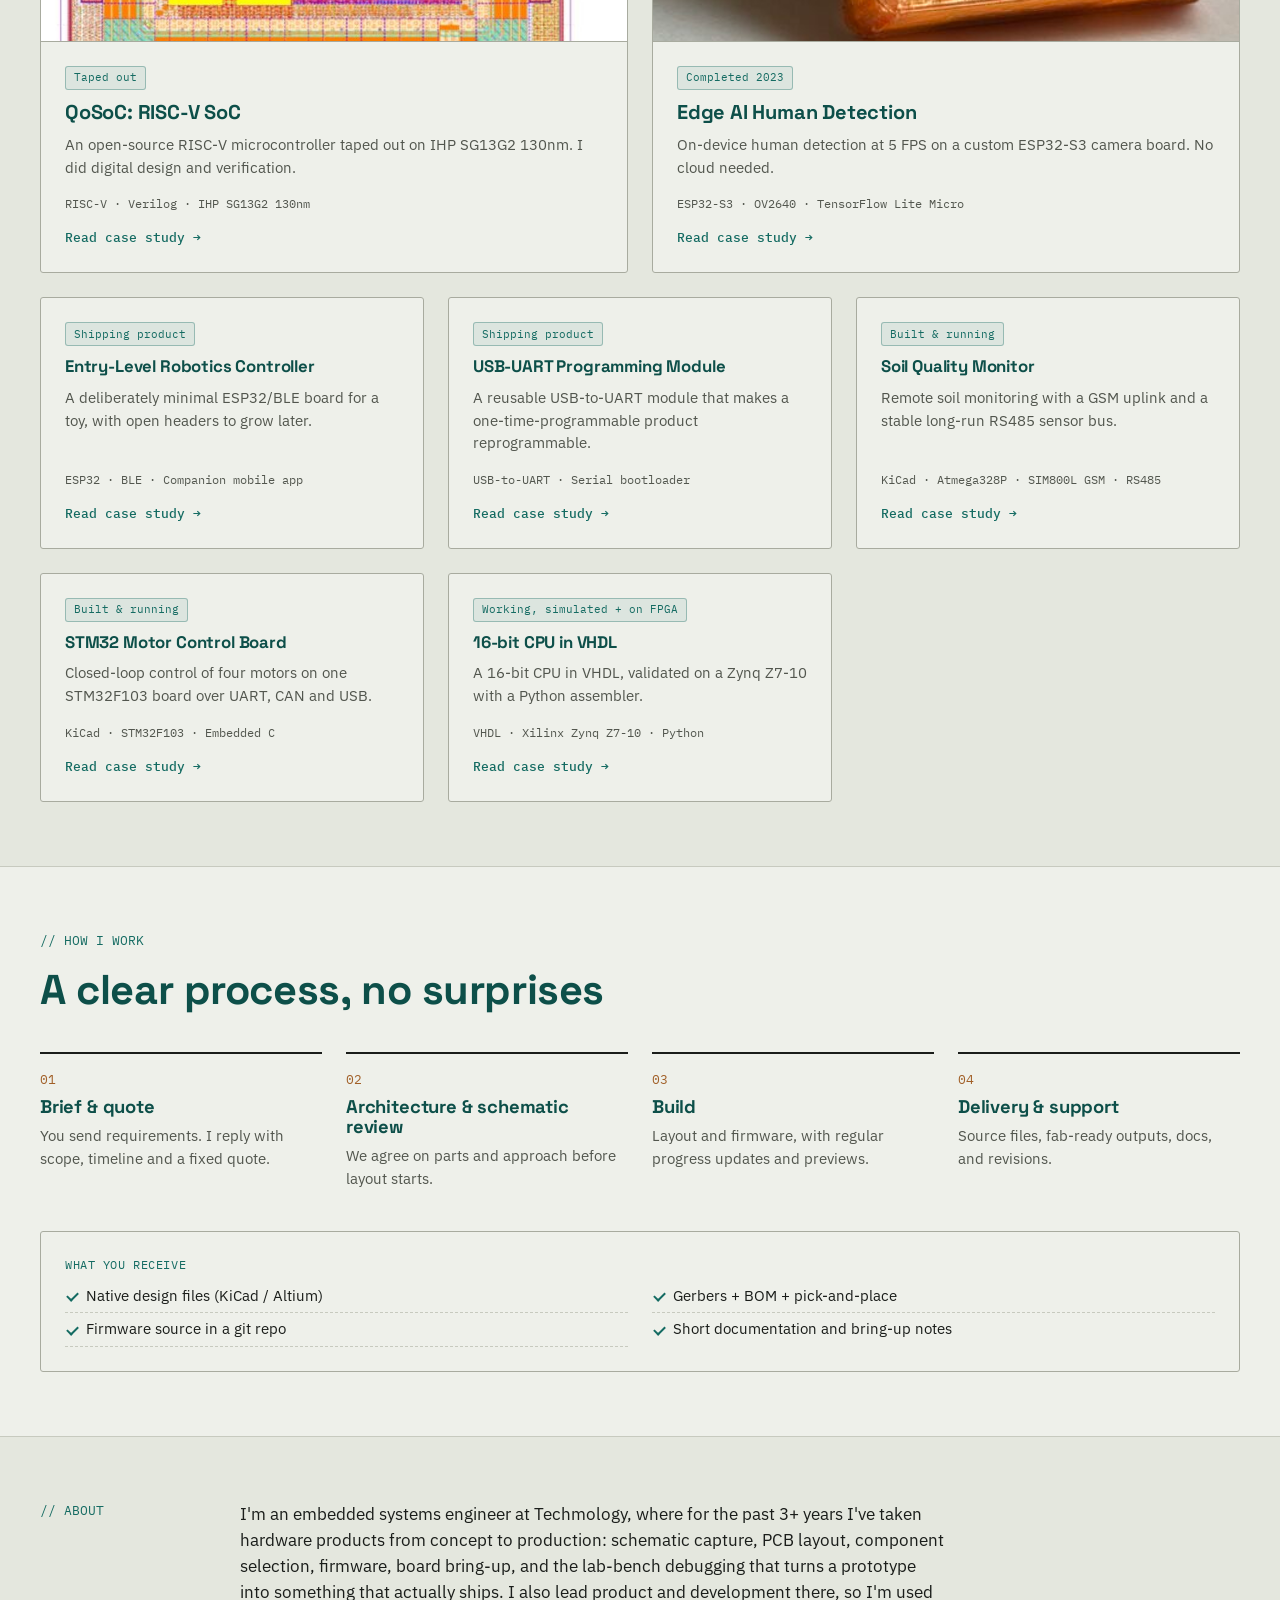
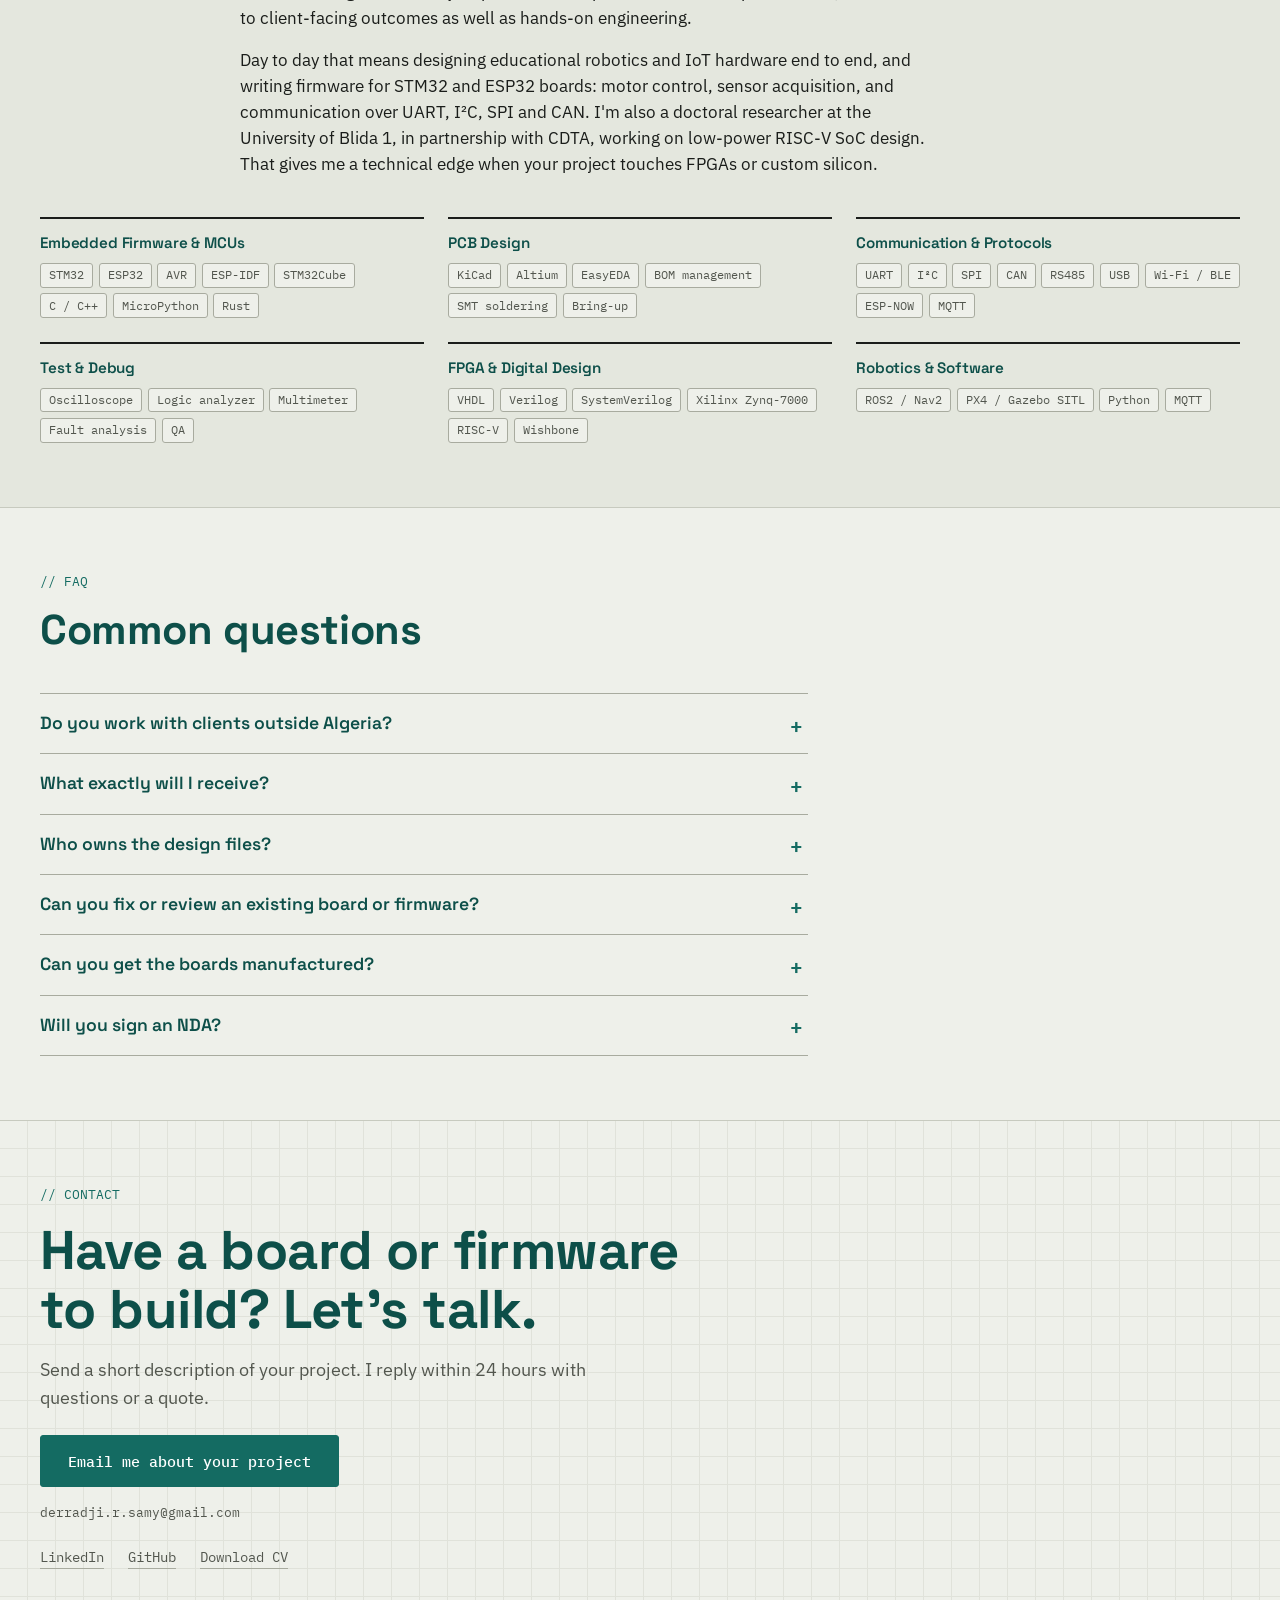
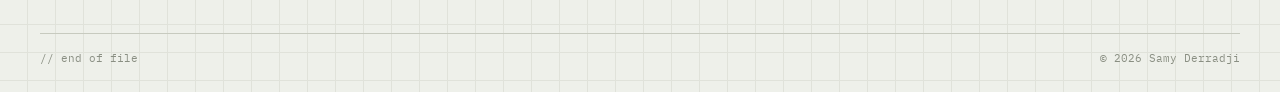
==== commit 7d8e6d1d: "Rebuild portfolio as static site focused on freelance clients Co-Authored-By: Claude Opus 5.5 (1M co" ====
--- a/index.html
+++ b/index.html
@@ -1,57 +1,264 @@
 <!doctype html>
 <html lang="en">
-	<head>
-		<meta charset="utf-8" />
-		<link rel="icon" href="./favicon.svg" />
-		<meta name="viewport" content="width=device-width, initial-scale=1" />
-		<link rel="preconnect" href="https://fonts.googleapis.com" />
-		<link rel="preconnect" href="https://fonts.gstatic.com" crossorigin />
-		<link
-			href="https://fonts.googleapis.com/css2?family=Space+Grotesk:wght@400;500;600;700&family=IBM+Plex+Sans:wght@400;500;600&family=IBM+Plex+Mono:wght@400;500&display=swap"
-			rel="stylesheet"
-		/>
-		<link href="./_app/immutable/entry/start.DXrSVeRK.js" rel="modulepreload">
-		<link href="./_app/immutable/chunks/D0QB55mK.js" rel="modulepreload">
-		<link href="./_app/immutable/chunks/DEpP2OzE.js" rel="modulepreload">
-		<link href="./_app/immutable/chunks/OA8UcISh.js" rel="modulepreload">
-		<link href="./_app/immutable/chunks/B49eO5Xi.js" rel="modulepreload">
-		<link href="./_app/immutable/entry/app.BFBUhzlP.js" rel="modulepreload">
-		<link href="./_app/immutable/chunks/MG-ggwAq.js" rel="modulepreload">
-		<link href="./_app/immutable/chunks/rrZ_YcwN.js" rel="modulepreload">
-		<link href="./_app/immutable/chunks/CYhLyz_M.js" rel="modulepreload">
-		<link href="./_app/immutable/nodes/0.BOqny3Ni.js" rel="modulepreload">
-		<link href="./_app/immutable/chunks/C6PofU2D.js" rel="modulepreload">
-		<link href="./_app/immutable/nodes/2.DuTIJNwq.js" rel="modulepreload">
-		<link href="./_app/immutable/chunks/BnL04cJC.js" rel="modulepreload">
-		<!--1uha8ag--><meta name="description" content="I take hardware products from schematic to shipped board — PCB design, embedded firmware, and the debugging in between. FPGA/ASIC research on the side."/><!----><title>Samy — Embedded Systems Engineer — Hardware &amp; Firmware</title>
-		<link href="./_app/immutable/assets/0.Ci5jHaGY.css" rel="stylesheet">
-		<link href="./_app/immutable/assets/projects.DCpgz35w.css" rel="stylesheet">
-		<link href="./_app/immutable/assets/2.DY8JGVVq.css" rel="stylesheet">
-	</head>
-	<body data-sveltekit-preload-data="hover">
-		<div style="display: contents"><!--[--><!--[0--><!--[--><!--[--><!--[--><section class="hero grid-texture svelte-1q37ri0"><div class="container hero-inner svelte-1q37ri0"><div class="hero-text"><p class="eyebrow mono svelte-1q37ri0">PORTFOLIO — 2026</p> <h1 class="svelte-1q37ri0">Samy</h1> <p class="tagline svelte-1q37ri0">I take hardware products from schematic to shipped board — PCB design, embedded firmware, and the debugging in between. FPGA/ASIC research on the side.</p></div> <div class="hero-spec svelte-1q37ri0"><dl class="spec svelte-exf6tg"><!--[--><div class="row svelte-exf6tg"><dt class="svelte-exf6tg">ROLE</dt> <dd class="svelte-exf6tg">Embedded Systems Engineer — Hardware &amp; Firmware</dd></div><div class="row svelte-exf6tg"><dt class="svelte-exf6tg">LOCATION</dt> <dd class="svelte-exf6tg">Algiers, Algeria</dd></div><div class="row svelte-exf6tg"><dt class="svelte-exf6tg">FOCUS</dt> <dd class="svelte-exf6tg">Embedded Hardware &amp; Firmware</dd></div><div class="row svelte-exf6tg"><dt class="svelte-exf6tg">STATUS</dt> <dd class="svelte-exf6tg">Open to relocation</dd></div><!--]--></dl><!----></div></div></section><!----> <section class="about grid-texture svelte-7hpc9t"><div class="container about-inner svelte-7hpc9t"><p class="label mono svelte-7hpc9t">// ABOUT</p> <div class="paragraphs svelte-7hpc9t"><!--[--><p>I'm an embedded systems engineer at Techmology, where for the past 3+ years I've taken hardware products from concept to production — schematic capture, PCB layout, component selection, firmware, board bring-up, and the lab-bench debugging that turns a prototype into something that actually ships. I also lead product and development there, overseeing execution and client-facing outcomes on top of the hands-on engineering work.</p><p>Day to day that's meant designing educational robotics and IoT hardware end to end, and writing firmware for STM32 and ESP32 based boards — motor control, sensor acquisition, and communication over UART, I²C, SPI, and CAN. Alongside that, I'm a doctoral researcher at the University of Blida 1, in partnership with CDTA, contributing to QoSoC — a low-power RISC-V SoC fabricated on IHP's open 130nm PDK — more of a technical edge than the headline.</p><!--]--></div></div></section><!----> <section class="skills svelte-1f1pl16"><div class="container"><p class="label mono svelte-1f1pl16">// SKILLS</p> <div class="skills-grid svelte-1f1pl16"><!--[--><div class="group svelte-1f1pl16"><h3 class="svelte-1f1pl16">Embedded Firmware &amp; MCUs</h3> <ul class="svelte-1f1pl16"><!--[--><li class="mono svelte-1f1pl16">STM32</li><li class="mono svelte-1f1pl16">ESP32</li><li class="mono svelte-1f1pl16">AVR</li><li class="mono svelte-1f1pl16">ESP-IDF / STM32Cube</li><li class="mono svelte-1f1pl16">C / C++ (Embedded C)</li><li class="mono svelte-1f1pl16">Custom MicroPython builds &amp; drivers</li><!--]--></ul></div><div class="group svelte-1f1pl16"><h3 class="svelte-1f1pl16">PCB Design</h3> <ul class="svelte-1f1pl16"><!--[--><li class="mono svelte-1f1pl16">KiCad</li><li class="mono svelte-1f1pl16">Altium</li><li class="mono svelte-1f1pl16">EasyEDA</li><li class="mono svelte-1f1pl16">BOM management</li><li class="mono svelte-1f1pl16">SMT soldering &amp; bring-up</li><!--]--></ul></div><div class="group svelte-1f1pl16"><h3 class="svelte-1f1pl16">Communication &amp; Protocols</h3> <ul class="svelte-1f1pl16"><!--[--><li class="mono svelte-1f1pl16">UART</li><li class="mono svelte-1f1pl16">I²C</li><li class="mono svelte-1f1pl16">SPI</li><li class="mono svelte-1f1pl16">CAN</li><li class="mono svelte-1f1pl16">RS485</li><li class="mono svelte-1f1pl16">Wi-Fi / BLE</li><li class="mono svelte-1f1pl16">ESP-NOW</li><!--]--></ul></div><div class="group svelte-1f1pl16"><h3 class="svelte-1f1pl16">Test &amp; Debug</h3> <ul class="svelte-1f1pl16"><!--[--><li class="mono svelte-1f1pl16">Oscilloscope</li><li class="mono svelte-1f1pl16">Logic analyzer</li><li class="mono svelte-1f1pl16">Multimeter</li><li class="mono svelte-1f1pl16">Fault analysis</li><li class="mono svelte-1f1pl16">Product verification &amp; QA</li><!--]--></ul></div><div class="group svelte-1f1pl16"><h3 class="svelte-1f1pl16">FPGA &amp; Digital Design</h3> <ul class="svelte-1f1pl16"><!--[--><li class="mono svelte-1f1pl16">VHDL</li><li class="mono svelte-1f1pl16">Verilog</li><li class="mono svelte-1f1pl16">Xilinx Zynq-7000</li><li class="mono svelte-1f1pl16">RISC-V</li><li class="mono svelte-1f1pl16">Wishbone bus</li><li class="mono svelte-1f1pl16">Basic CPU architecture</li><!--]--></ul></div><div class="group svelte-1f1pl16"><h3 class="svelte-1f1pl16">Robotics &amp; Software</h3> <ul class="svelte-1f1pl16"><!--[--><li class="mono svelte-1f1pl16">ROS2 / Nav2</li><li class="mono svelte-1f1pl16">PX4 / Gazebo SITL</li><li class="mono svelte-1f1pl16">Python</li><li class="mono svelte-1f1pl16">MQTT</li><!--]--></ul></div><!--]--></div></div></section><!----> <section class="projects svelte-1uha8ag"><div class="container"><p class="label mono svelte-1uha8ag">// PROJECTS</p> <!--[--><a class="card svelte-oviq8z" href="/projects/mobot-robotics"><div class="media svelte-oviq8z"><img src="/images/mobot-robotics/hero.svg" alt="" loading="lazy" class="svelte-oviq8z"/></div> <div class="text"><p class="index mono svelte-oviq8z">01</p> <h3 class="svelte-oviq8z">ESP32-Based STEM Robotics Controller &amp; Custom Firmware</h3> <p class="tagline svelte-oviq8z">Full-stack hardware and firmware for a commercial robotics kit.</p> <p class="description svelte-oviq8z">Designed an ESP32 PCB powered by 6×AAA batteries to drive motors and on-board sensors (line, color, compass, ultrasonic). Built a custom MicroPython image with C driver bindings and a BLE bridge layer for Scratch compatibility.</p> <div class="spec-wrap svelte-oviq8z"><dl class="spec svelte-exf6tg dense"><!--[--><div class="row svelte-exf6tg"><dt class="svelte-exf6tg">STACK</dt> <dd class="svelte-exf6tg">ESP32 · Custom MicroPython image · BLE</dd></div><div class="row svelte-exf6tg"><dt class="svelte-exf6tg">STATUS</dt> <dd class="svelte-exf6tg">Shipping product</dd></div><div class="row svelte-exf6tg"><dt class="svelte-exf6tg">TYPE</dt> <dd class="svelte-exf6tg">Educational robotics kit (Techmology)</dd></div><!--]--></dl><!----></div> <span class="cta mono svelte-oviq8z">View project →</span></div></a><a class="card svelte-oviq8z reversed" href="/projects/mobot-iot"><div class="media svelte-oviq8z"><img src="/images/mobot-iot/hero.svg" alt="" loading="lazy" class="svelte-oviq8z"/></div> <div class="text"><p class="index mono svelte-oviq8z">02</p> <h3 class="svelte-oviq8z">ESP32-S3 IoT Sensor Board &amp; Custom Firmware</h3> <p class="tagline svelte-oviq8z">Full-stack hardware and firmware for a commercial IoT education kit.</p> <p class="description svelte-oviq8z">Designed an ESP32-S3 PCB, powered by USB or 6×AAA batteries, driving six sensor types (gas, LDR, potentiometer, DHT, PIR, RFID) and four outputs (OLED, 7-segment, servo, 5V fan). Built on the same custom MicroPython image and driver bindings as the robotics controller, with Wi-Fi/BLE connectivity.</p> <div class="spec-wrap svelte-oviq8z"><dl class="spec svelte-exf6tg dense"><!--[--><div class="row svelte-exf6tg"><dt class="svelte-exf6tg">STACK</dt> <dd class="svelte-exf6tg">ESP32-S3 · Wi-Fi / BLE · Custom MicroPython image</dd></div><div class="row svelte-exf6tg"><dt class="svelte-exf6tg">STATUS</dt> <dd class="svelte-exf6tg">Shipping product</dd></div><div class="row svelte-exf6tg"><dt class="svelte-exf6tg">TYPE</dt> <dd class="svelte-exf6tg">Educational IoT kit (Techmology)</dd></div><!--]--></dl><!----></div> <span class="cta mono svelte-oviq8z">View project →</span></div></a><a class="card svelte-oviq8z" href="/projects/mobot-robotics-mini"><div class="media svelte-oviq8z"><img src="/images/mobot-robotics-mini/hero.svg" alt="" loading="lazy" class="svelte-oviq8z"/></div> <div class="text"><p class="index mono svelte-oviq8z">03</p> <h3 class="svelte-oviq8z">ESP32 Robotics Controller — Entry-Level Variant</h3> <p class="tagline svelte-oviq8z">Stripped-down hardware for a non-programmable, app-controlled robotics toy.</p> <p class="description svelte-oviq8z">Designed a simplified ESP32/BLE PCB driving two motors, controlled via a companion mobile app instead of onboard code. Left unpopulated headers for future sensor and programming add-ons.</p> <div class="spec-wrap svelte-oviq8z"><dl class="spec svelte-exf6tg dense"><!--[--><div class="row svelte-exf6tg"><dt class="svelte-exf6tg">STACK</dt> <dd class="svelte-exf6tg">ESP32 · BLE · Companion mobile app</dd></div><div class="row svelte-exf6tg"><dt class="svelte-exf6tg">STATUS</dt> <dd class="svelte-exf6tg">Shipping product</dd></div><div class="row svelte-exf6tg"><dt class="svelte-exf6tg">TYPE</dt> <dd class="svelte-exf6tg">Non-programmable robotics toy (Techmology)</dd></div><!--]--></dl><!----></div> <span class="cta mono svelte-oviq8z">View project →</span></div></a><a class="card svelte-oviq8z reversed" href="/projects/mobot-programmer"><div class="media svelte-oviq8z"><img src="/images/mobot-programmer/hero.svg" alt="" loading="lazy" class="svelte-oviq8z"/></div> <div class="text"><p class="index mono svelte-oviq8z">04</p> <h3 class="svelte-oviq8z">USB-UART Programming Add-On Module</h3> <p class="tagline svelte-oviq8z">Add-on board bringing programmability to an otherwise app-only robotics toy.</p> <p class="description svelte-oviq8z">Designed a plug-in module for the entry-level robotics controller, adding firmware programming through its unpopulated expansion header via a USB-to-UART serial bootloader. Built to be reused across other one-time-programmable products in the same line, not just this one.</p> <div class="spec-wrap svelte-oviq8z"><dl class="spec svelte-exf6tg dense"><!--[--><div class="row svelte-exf6tg"><dt class="svelte-exf6tg">STACK</dt> <dd class="svelte-exf6tg">USB-to-UART · Serial bootloader</dd></div><div class="row svelte-exf6tg"><dt class="svelte-exf6tg">STATUS</dt> <dd class="svelte-exf6tg">Shipping product</dd></div><div class="row svelte-exf6tg"><dt class="svelte-exf6tg">TYPE</dt> <dd class="svelte-exf6tg">Programming add-on module (Techmology)</dd></div><!--]--></dl><!----></div> <span class="cta mono svelte-oviq8z">View project →</span></div></a><a class="card svelte-oviq8z" href="/projects/soil-quality-monitor"><div class="media svelte-oviq8z"><img src="/images/soil-quality-monitor/hero.svg" alt="" loading="lazy" class="svelte-oviq8z"/></div> <div class="text"><p class="index mono svelte-oviq8z">05</p> <h3 class="svelte-oviq8z">Soil Quality Measurement System</h3> <p class="tagline svelte-oviq8z">A remote soil-monitoring board built around an Atmega328P, GSM backhaul, and an RS485 soil sensor.</p> <p class="description svelte-oviq8z">A 2-layer PCB integrating an Atmega328P, a SIM800L GSM module, and an RS485 soil sensor, built for remote environmental monitoring where there's no local network to rely on. A meaningful part of the effort went into power delivery and signal integrity to keep long-distance RS485 data acquisition stable on a small, power-constrained board.</p> <div class="spec-wrap svelte-oviq8z"><dl class="spec svelte-exf6tg dense"><!--[--><div class="row svelte-exf6tg"><dt class="svelte-exf6tg">STACK</dt> <dd class="svelte-exf6tg">KiCad · Atmega328P · SIM800L GSM · RS485</dd></div><div class="row svelte-exf6tg"><dt class="svelte-exf6tg">STATUS</dt> <dd class="svelte-exf6tg">Built &amp; running</dd></div><div class="row svelte-exf6tg"><dt class="svelte-exf6tg">TYPE</dt> <dd class="svelte-exf6tg">Remote IoT sensor board</dd></div><!--]--></dl><!----></div> <span class="cta mono svelte-oviq8z">View project →</span></div></a><a class="card svelte-oviq8z reversed" href="/projects/pfe-edge-ai-queue"><div class="media svelte-oviq8z"><img src="/images/pfe-edge-ai-queue/hero.svg" alt="" loading="lazy" class="svelte-oviq8z"/></div> <div class="text"><p class="index mono svelte-oviq8z">06</p> <h3 class="svelte-oviq8z">Edge AI Human Detection System for Smart Queue Management</h3> <p class="tagline svelte-oviq8z">Master's graduation project — cloud-independent human detection on a microcontroller.</p> <p class="description svelte-oviq8z">Designed a custom ESP32-S3 + OV2640 PCB (EasyEDA, JLCPCB) with a 3D-printed enclosure, running a quantized TensorFlow Lite Micro model for on-device human detection aimed at real-time occupancy/queue tracking. No server or cloud dependency — inference runs entirely on the microcontroller.</p> <div class="spec-wrap svelte-oviq8z"><dl class="spec svelte-exf6tg dense"><!--[--><div class="row svelte-exf6tg"><dt class="svelte-exf6tg">STACK</dt> <dd class="svelte-exf6tg">ESP32-S3 · OV2640 · TensorFlow Lite Micro</dd></div><div class="row svelte-exf6tg"><dt class="svelte-exf6tg">STATUS</dt> <dd class="svelte-exf6tg">Completed, 2023</dd></div><div class="row svelte-exf6tg"><dt class="svelte-exf6tg">TYPE</dt> <dd class="svelte-exf6tg">Master's thesis (USTHB)</dd></div><!--]--></dl><!----></div> <span class="cta mono svelte-oviq8z">View project →</span></div></a><a class="card svelte-oviq8z" href="/projects/pcb-stm-moteur"><div class="media svelte-oviq8z"><img src="/images/pcb-stm-moteur/hero.svg" alt="" loading="lazy" class="svelte-oviq8z"/></div> <div class="text"><p class="index mono svelte-oviq8z">07</p> <h3 class="svelte-oviq8z">PCB — STM32 4-Wheeled Robot Motor Control Board</h3> <p class="tagline svelte-oviq8z">A compact 2-layer board driving four independent motors with hall-encoder feedback.</p> <p class="description svelte-oviq8z">A compact 2-layer PCB built around an STM32F103, designed to control four motors independently using hall-encoder feedback for closed-loop speed control. Firmware was written in Embedded C, covering motor control, encoder processing, and communication over UART, CAN, and USB — letting the board act as a self-contained motor control node in a larger robot system.</p> <div class="spec-wrap svelte-oviq8z"><dl class="spec svelte-exf6tg dense"><!--[--><div class="row svelte-exf6tg"><dt class="svelte-exf6tg">STACK</dt> <dd class="svelte-exf6tg">KiCad · STM32F103 · Embedded C</dd></div><div class="row svelte-exf6tg"><dt class="svelte-exf6tg">STATUS</dt> <dd class="svelte-exf6tg">Built &amp; running</dd></div><div class="row svelte-exf6tg"><dt class="svelte-exf6tg">TYPE</dt> <dd class="svelte-exf6tg">Motor driver board</dd></div><!--]--></dl><!----></div> <span class="cta mono svelte-oviq8z">View project →</span></div></a><a class="card svelte-oviq8z reversed" href="/projects/qosoc"><div class="media svelte-oviq8z"><img src="/images/qosoc/hero.svg" alt="" loading="lazy" class="svelte-oviq8z"/></div> <div class="text"><p class="index mono svelte-oviq8z">08</p> <h3 class="svelte-oviq8z">QoSoC — Low-Power RISC-V SoC</h3> <p class="tagline svelte-oviq8z">A taped-out system-on-chip for soil quality monitoring, built on an open 130nm PDK.</p> <p class="description svelte-oviq8z">QoSoC is a low-power RISC-V SoC designed for soil quality monitoring in IoT deployments, built in collaboration with a team at CDTA. It was my first full IC design from architecture through to tapeout, targeting IHP's open SG13G2 130nm process. The project covered the whole stack: core integration, peripheral design, low-power strategy, and the verification work needed to sign off a real chip rather than just an FPGA prototype.</p> <div class="spec-wrap svelte-oviq8z"><dl class="spec svelte-exf6tg dense"><!--[--><div class="row svelte-exf6tg"><dt class="svelte-exf6tg">STACK</dt> <dd class="svelte-exf6tg">RISC-V · Verilog · IHP SG13G2 130nm</dd></div><div class="row svelte-exf6tg"><dt class="svelte-exf6tg">STATUS</dt> <dd class="svelte-exf6tg">Taped out</dd></div><div class="row svelte-exf6tg"><dt class="svelte-exf6tg">ROLE</dt> <dd class="svelte-exf6tg">Digital design, CDTA collaboration</dd></div><!--]--></dl><!----></div> <span class="cta mono svelte-oviq8z">View project →</span></div></a><a class="card svelte-oviq8z" href="/projects/cpu-16bit"><div class="media svelte-oviq8z"><img src="/images/cpu-16bit/hero.svg" alt="" loading="lazy" class="svelte-oviq8z"/></div> <div class="text"><p class="index mono svelte-oviq8z">09</p> <h3 class="svelte-oviq8z">16-bit CPU From Scratch</h3> <p class="tagline svelte-oviq8z">Learning CPU design from first principles, one instruction at a time, in Vivado and VHDL.</p> <p class="description svelte-oviq8z">Before starting QoSoC, I wanted to actually understand CPU design from the ground up rather than treating a core as a black box. This project is a basic 16-bit CPU built from scratch in VHDL — datapath, control unit, and a small instruction set — synthesized and tested in Vivado. It's deliberately simple, but everything in it I built and debugged myself.</p> <div class="spec-wrap svelte-oviq8z"><dl class="spec svelte-exf6tg dense"><!--[--><div class="row svelte-exf6tg"><dt class="svelte-exf6tg">STACK</dt> <dd class="svelte-exf6tg">VHDL · Vivado</dd></div><div class="row svelte-exf6tg"><dt class="svelte-exf6tg">STATUS</dt> <dd class="svelte-exf6tg">Working, simulated + on FPGA</dd></div><div class="row svelte-exf6tg"><dt class="svelte-exf6tg">TYPE</dt> <dd class="svelte-exf6tg">Educational / foundational</dd></div><!--]--></dl><!----></div> <span class="cta mono svelte-oviq8z">View project →</span></div></a><!--]--></div></section> <footer class="svelte-jz8lnl"><div class="container footer-inner svelte-jz8lnl"><div><p class="label mono svelte-jz8lnl">// CONTACT</p> <h3 class="svelte-jz8lnl">Let's talk hardware.</h3></div> <div class="links mono svelte-jz8lnl"><a href="mailto:derradji.r.samy@gmail.com" class="svelte-jz8lnl">derradji.r.samy@gmail.com</a> <a href="https://www.linkedin.com/in/samyder" target="_blank" rel="noopener noreferrer" class="svelte-jz8lnl">LinkedIn</a> <a href="https://github.com/dersamy" target="_blank" rel="noopener noreferrer" class="svelte-jz8lnl">GitHub</a> <a href="/cv.pdf" class="svelte-jz8lnl">Download CV</a></div></div> <p class="eof mono container svelte-jz8lnl">// end of file</p></footer><!----><!--]--><!--]--><!--]--><!--]--> <!--[-1--><!--]--><!--]-->
-			
-			<script>
-				{
-					__sveltekit_1mtcu3e = {
-						base: new URL(".", location).pathname.slice(0, -1)
-					};
-
-					const element = document.currentScript.parentElement;
-
-					Promise.all([
-						import("./_app/immutable/entry/start.DXrSVeRK.js"),
-						import("./_app/immutable/entry/app.BFBUhzlP.js")
-					]).then(([kit, app]) => {
-						kit.start(app, element, {
-							node_ids: [0, 2],
-							data: [null,null],
-							form: null,
-							error: null
-						});
-					});
-				}
-			</script>
-		</div>
-	</body>
+<head>
+<meta charset="utf-8">
+<meta name="viewport" content="width=device-width, initial-scale=1">
+<title>Samy Derradji — PCB Design &amp; Embedded Firmware Engineer (Freelance)</title>
+<meta name="description" content="Freelance PCB design, embedded firmware and FPGA engineer in Algiers. Custom boards and firmware from schematic to shipped product, for clients worldwide.">
+<link rel="canonical" href="https://dersamy.github.io/">
+<meta name="theme-color" content="#eef0ea">
+<meta property="og:type" content="website">
+<meta property="og:site_name" content="Samy Derradji">
+<meta property="og:title" content="Samy Derradji — PCB Design &amp; Embedded Firmware Engineer (Freelance)">
+<meta property="og:description" content="Freelance PCB design, embedded firmware and FPGA engineer in Algiers. Custom boards and firmware from schematic to shipped product, for clients worldwide.">
+<meta property="og:url" content="https://dersamy.github.io/">
+<meta property="og:image" content="https://dersamy.github.io/images/qosoc/hero.jpg">
+<meta name="twitter:card" content="summary_large_image">
+<meta name="twitter:title" content="Samy Derradji — PCB Design &amp; Embedded Firmware Engineer (Freelance)">
+<meta name="twitter:description" content="Freelance PCB design, embedded firmware and FPGA engineer in Algiers. Custom boards and firmware from schematic to shipped product, for clients worldwide.">
+<meta name="twitter:image" content="https://dersamy.github.io/images/qosoc/hero.jpg">
+<link rel="icon" href="./favicon.svg">
+<link rel="preconnect" href="https://fonts.googleapis.com">
+<link rel="preconnect" href="https://fonts.gstatic.com" crossorigin>
+<link href="https://fonts.googleapis.com/css2?family=Space+Grotesk:wght@400;500;600;700&family=IBM+Plex+Sans:wght@400;500;600&family=IBM+Plex+Mono:wght@400;500&display=swap" rel="stylesheet">
+<link rel="stylesheet" href="./assets/css/style.css">
+<script type="application/ld+json">{"@context": "https://schema.org", "@type": "Person", "name": "Samy Derradji", "url": "https://dersamy.github.io/", "jobTitle": "Embedded Systems Engineer (PCB Design, Firmware, FPGA/ASIC)", "image": "https://dersamy.github.io/images/qosoc/hero.jpg", "email": "mailto:derradji.r.samy@gmail.com", "address": {"@type": "PostalAddress", "addressLocality": "Algiers", "addressCountry": "DZ"}, "sameAs": ["https://www.linkedin.com/in/samyder/", "https://github.com/dersamy"], "knowsAbout": ["PCB design", "Embedded firmware", "STM32", "ESP32", "KiCad", "Altium", "FPGA", "VHDL", "SystemVerilog", "RISC-V", "MicroPython", "IoT"]}</script>
+</head>
+<body>
+<a class="skip" href="#main">Skip to content</a>
+<header class="site-nav">
+<div class="container nav-inner">
+<a class="wordmark" href="./" aria-label="Samy Derradji, home">samy<span>.</span>derradji</a>
+<button class="nav-toggle" type="button" aria-expanded="false" aria-controls="nav-links">Menu</button>
+<nav class="nav-links" id="nav-links" aria-label="Main">
+<a href="#services">Services</a>
+<a href="#work">Work</a>
+<a href="#process">Process</a>
+<a href="#faq">FAQ</a>
+<a class="btn btn-primary btn-sm" href="#contact">Start a project</a>
+</nav>
+</div>
+</header>
+<main id="main">
+<section class="hero grid-texture">
+<div class="container hero-inner">
+<div>
+<p class="eyebrow">// FREELANCE HARDWARE &amp; FIRMWARE ENGINEER</p>
+<h1>Custom PCBs and embedded firmware, from schematic to shipped product.</h1>
+<p class="tagline">I'm Samy. I've designed and shipped commercial ESP32 and STM32 products, and helped tape out a RISC-V chip. I design your board, write its firmware, and bring it up on the bench.</p>
+<div class="cta-row"><a class="btn btn-primary btn-lg" href="#contact">Start a project</a><a class="btn btn-ghost btn-lg" href="#work">See my work</a></div>
+</div>
+<div class="hero-spec"><dl class="spec "><div class="row"><dt>AVAILABILITY</dt><dd>Taking new projects</dd></div><div class="row"><dt>BASED IN</dt><dd>Algiers (UTC+1), working remotely</dd></div><div class="row"><dt>LANGUAGES</dt><dd>English · French · Arabic</dd></div><div class="row"><dt>TOOLS</dt><dd>KiCad · Altium · STM32Cube · ESP-IDF · Vivado</dd></div></dl></div>
+</div>
+</section>
+<section class="proof" aria-label="At a glance">
+<div class="container proof-grid">
+<div class="stat"><b>4</b><span>commercial products shipping</span></div>
+<div class="stat"><b>1</b><span>RISC-V chip taped out (130nm)</span></div>
+<div class="stat"><b>3+ yrs</b><span>shipping hardware end to end</span></div>
+<div class="stat"><b>Full stack</b><span>schematic · layout · firmware · bring-up</span></div>
+</div>
+</section>
+<section class="section" id="services" aria-labelledby="services-h">
+<div class="container">
+<div class="section-head"><div class="label">// SERVICES</div><h2 id="services-h">What I can build for you</h2></div>
+<div class="services-grid">
+<article class="service flagship">
+<span class="tag">End to end</span><h3>Hardware + firmware, end to end</h3>
+<p class="promise">From concept to a working prototype, with one engineer owning the whole path.</p>
+<!-- PRICE: Samy to add a "From $X" starting price -->
+<div><div class="get-label">What you get</div><ul class="checks"><li>Schematic and PCB design</li><li>Firmware written for your board</li><li>Bring-up and test on the bench</li><li>A prototype that works, plus the files to build more</li></ul></div>
+<div class="stack"><b>Typical stack</b> KiCad / Altium · STM32 / ESP32 · C / C++ · MicroPython</div>
+<a class="link-arrow" href="#contact">Get a quote &rarr;</a>
+</article>
+<article class="service">
+<h3>PCB design</h3>
+<p class="promise">Schematic to fab-ready board, ready for JLCPCB or PCBWay.</p>
+<!-- PRICE: Samy to add a "From $X" starting price -->
+<div><div class="get-label">What you get</div><ul class="checks"><li>Schematic capture and layout</li><li>Component selection and BOM</li><li>Gerbers, BOM and pick-and-place outputs</li><li>Design review</li></ul></div>
+<div class="stack"><b>Typical stack</b> KiCad · Altium · EasyEDA</div>
+<a class="link-arrow" href="#contact">Get a quote &rarr;</a>
+</article>
+<article class="service">
+<h3>Embedded firmware</h3>
+<p class="promise">Reliable firmware for STM32, ESP32 and AVR boards.</p>
+<!-- PRICE: Samy to add a "From $X" starting price -->
+<div><div class="get-label">What you get</div><ul class="checks"><li>Drivers, sensors and motor control</li><li>UART, I²C, SPI, CAN, RS485, USB</li><li>Wi-Fi, BLE, ESP-NOW and MQTT</li><li>Low-power design</li></ul></div>
+<div class="stack"><b>Typical stack</b> C / C++ · MicroPython · Rust · ESP-IDF · STM32Cube</div>
+<a class="link-arrow" href="#contact">Get a quote &rarr;</a>
+</article>
+<article class="service">
+<h3>FPGA &amp; digital design</h3>
+<p class="promise">RTL you can trust, verified before it hits hardware.</p>
+<!-- PRICE: Samy to add a "From $X" starting price -->
+<div><div class="get-label">What you get</div><ul class="checks"><li>VHDL, Verilog and SystemVerilog RTL</li><li>Testbenches and functional verification</li><li>RISC-V and Wishbone integration</li><li>Xilinx Zynq-7000 targets</li></ul></div>
+<div class="stack"><b>Typical stack</b> VHDL · Verilog · SystemVerilog · Vivado</div>
+<a class="link-arrow" href="#contact">Get a quote &rarr;</a>
+</article>
+</div>
+<div class="slim"><p>Already have a board that doesn't work? I also do bring-up, debugging and design reviews of existing hardware.</p><a class="link-arrow" href="#contact">Tell me what's wrong &rarr;</a></div>
+</div>
+</section>
+<section class="section alt" id="work" aria-labelledby="work-h">
+<div class="container">
+<div class="section-head"><div class="label">// SELECTED WORK</div><h2 id="work-h">Products I've designed and shipped</h2></div>
+<div class="chips" role="group" aria-label="Filter projects">
+<button class="chip" type="button" data-filter="all" aria-pressed="true">All</button>
+<button class="chip" type="button" data-filter="pcb" aria-pressed="false">PCB</button>
+<button class="chip" type="button" data-filter="firmware" aria-pressed="false">Firmware</button>
+<button class="chip" type="button" data-filter="fpga" aria-pressed="false">FPGA/ASIC</button>
+</div>
+<div class="featured">
+<article class="pcard" data-tags="pcb firmware">
+<div class="pmedia"><div class="ph" role="img" aria-label="Blueprint placeholder for mobot-robotics"><span class="ph-cat">PCB · Firmware</span><span class="ph-init">MR</span><span class="ph-ref">mobot-robotics</span></div></div><div class="pbody">
+<span class="badge">Shipping product</span>
+<h3><a href="./projects/mobot-robotics.html">ESP32 STEM Robotics Controller</a></h3>
+<p>A commercial robotics kit: custom ESP32 board, MicroPython firmware and a BLE bridge for Scratch.</p>
+<div class="stack">ESP32 · Custom MicroPython image · BLE</div>
+<span class="link-arrow" aria-hidden="true">Read case study &rarr;</span>
+</div>
+</article>
+<article class="pcard" data-tags="pcb firmware">
+<div class="pmedia"><div class="ph" role="img" aria-label="Blueprint placeholder for mobot-iot"><span class="ph-cat">PCB · Firmware</span><span class="ph-init">IO</span><span class="ph-ref">mobot-iot</span></div></div><div class="pbody">
+<span class="badge">Shipping product</span>
+<h3><a href="./projects/mobot-iot.html">ESP32-S3 IoT Sensor Board</a></h3>
+<p>Six sensor types and four outputs on one ESP32-S3 board, with Wi-Fi/BLE and shared driver firmware.</p>
+<div class="stack">ESP32-S3 · Wi-Fi / BLE · Custom MicroPython image</div>
+<span class="link-arrow" aria-hidden="true">Read case study &rarr;</span>
+</div>
+</article>
+<article class="pcard" data-tags="fpga">
+<div class="pmedia"><img src="./images/qosoc/hero.jpg" alt="QoSoC: RISC-V SoC" loading="lazy" width="640" height="400"></div><div class="pbody">
+<span class="badge">Taped out</span>
+<h3><a href="./projects/qosoc.html">QoSoC: RISC-V SoC</a></h3>
+<p>An open-source RISC-V microcontroller taped out on IHP SG13G2 130nm. I did digital design and verification.</p>
+<div class="stack">RISC-V · Verilog · IHP SG13G2 130nm</div>
+<span class="link-arrow" aria-hidden="true">Read case study &rarr;</span>
+</div>
+</article>
+<article class="pcard" data-tags="pcb firmware">
+<div class="pmedia"><img src="./images/pfe-edge-ai-queue/hero.jpg" alt="Edge AI Human Detection" loading="lazy" width="640" height="400"></div><div class="pbody">
+<span class="badge">Completed 2023</span>
+<h3><a href="./projects/pfe-edge-ai-queue.html">Edge AI Human Detection</a></h3>
+<p>On-device human detection at 5 FPS on a custom ESP32-S3 camera board. No cloud needed.</p>
+<div class="stack">ESP32-S3 · OV2640 · TensorFlow Lite Micro</div>
+<span class="link-arrow" aria-hidden="true">Read case study &rarr;</span>
+</div>
+</article>
+</div>
+<div class="compact">
+<article class="pcard compact-card" data-tags="pcb firmware">
+<div class="pbody">
+<span class="badge">Shipping product</span>
+<h3><a href="./projects/mobot-robotics-mini.html">Entry-Level Robotics Controller</a></h3>
+<p>A deliberately minimal ESP32/BLE board for a toy, with open headers to grow later.</p>
+<div class="stack">ESP32 · BLE · Companion mobile app</div>
+<span class="link-arrow" aria-hidden="true">Read case study &rarr;</span>
+</div>
+</article>
+<article class="pcard compact-card" data-tags="pcb firmware">
+<div class="pbody">
+<span class="badge">Shipping product</span>
+<h3><a href="./projects/mobot-programmer.html">USB-UART Programming Module</a></h3>
+<p>A reusable USB-to-UART module that makes a one-time-programmable product reprogrammable.</p>
+<div class="stack">USB-to-UART · Serial bootloader</div>
+<span class="link-arrow" aria-hidden="true">Read case study &rarr;</span>
+</div>
+</article>
+<article class="pcard compact-card" data-tags="pcb firmware">
+<div class="pbody">
+<span class="badge">Built &amp; running</span>
+<h3><a href="./projects/soil-quality-monitor.html">Soil Quality Monitor</a></h3>
+<p>Remote soil monitoring with a GSM uplink and a stable long-run RS485 sensor bus.</p>
+<div class="stack">KiCad · Atmega328P · SIM800L GSM · RS485</div>
+<span class="link-arrow" aria-hidden="true">Read case study &rarr;</span>
+</div>
+</article>
+<article class="pcard compact-card" data-tags="pcb firmware">
+<div class="pbody">
+<span class="badge">Built &amp; running</span>
+<h3><a href="./projects/pcb-stm-moteur.html">STM32 Motor Control Board</a></h3>
+<p>Closed-loop control of four motors on one STM32F103 board over UART, CAN and USB.</p>
+<div class="stack">KiCad · STM32F103 · Embedded C</div>
+<span class="link-arrow" aria-hidden="true">Read case study &rarr;</span>
+</div>
+</article>
+<article class="pcard compact-card" data-tags="fpga">
+<div class="pbody">
+<span class="badge">Working, simulated + on FPGA</span>
+<h3><a href="./projects/cpu-16bit.html">16-bit CPU in VHDL</a></h3>
+<p>A 16-bit CPU in VHDL, validated on a Zynq Z7-10 with a Python assembler.</p>
+<div class="stack">VHDL · Xilinx Zynq Z7-10 · Python</div>
+<span class="link-arrow" aria-hidden="true">Read case study &rarr;</span>
+</div>
+</article>
+</div>
+</div>
+</section>
+<section class="section" id="process" aria-labelledby="process-h">
+<div class="container">
+<div class="section-head"><div class="label">// HOW I WORK</div><h2 id="process-h">A clear process, no surprises</h2></div>
+<ol class="steps" style="list-style:none;margin:0;padding:0">
+<li class="step"><div class="num">01</div><h3>Brief &amp; quote</h3><p>You send requirements. I reply with scope, timeline and a fixed quote.</p></li>
+<li class="step"><div class="num">02</div><h3>Architecture &amp; schematic review</h3><p>We agree on parts and approach before layout starts.</p></li>
+<li class="step"><div class="num">03</div><h3>Build</h3><p>Layout and firmware, with regular progress updates and previews.</p></li>
+<li class="step"><div class="num">04</div><h3>Delivery &amp; support</h3><p>Source files, fab-ready outputs, docs, and revisions.</p></li>
+</ol>
+<div class="receive"><div class="get-label">What you receive</div>
+<ul class="checks"><li>Native design files (KiCad / Altium)</li><li>Gerbers + BOM + pick-and-place</li><li>Firmware source in a git repo</li><li>Short documentation and bring-up notes</li></ul></div>
+</div>
+</section>
+<section class="section alt" id="about" aria-labelledby="about-h">
+<div class="container">
+<div class="about-grid">
+<div class="label" id="about-h">// ABOUT</div>
+<div class="paragraphs">
+<p>I'm an embedded systems engineer at Techmology, where for the past 3+ years I've taken hardware products from concept to production: schematic capture, PCB layout, component selection, firmware, board bring-up, and the lab-bench debugging that turns a prototype into something that actually ships. I also lead product and development there, so I'm used to client-facing outcomes as well as hands-on engineering.</p>
+<p>Day to day that means designing educational robotics and IoT hardware end to end, and writing firmware for STM32 and ESP32 boards: motor control, sensor acquisition, and communication over UART, I²C, SPI and CAN. I'm also a doctoral researcher at the University of Blida 1, in partnership with CDTA, working on low-power RISC-V SoC design. That gives me a technical edge when your project touches FPGAs or custom silicon.</p>
+</div></div>
+<div class="skills-grid" aria-label="Skills">
+<div class="group"><h3>Embedded Firmware &amp; MCUs</h3><ul class="tags"><li>STM32</li><li>ESP32</li><li>AVR</li><li>ESP-IDF</li><li>STM32Cube</li><li>C / C++</li><li>MicroPython</li><li>Rust</li></ul></div>
+<div class="group"><h3>PCB Design</h3><ul class="tags"><li>KiCad</li><li>Altium</li><li>EasyEDA</li><li>BOM management</li><li>SMT soldering</li><li>Bring-up</li></ul></div>
+<div class="group"><h3>Communication &amp; Protocols</h3><ul class="tags"><li>UART</li><li>I²C</li><li>SPI</li><li>CAN</li><li>RS485</li><li>USB</li><li>Wi-Fi / BLE</li><li>ESP-NOW</li><li>MQTT</li></ul></div>
+<div class="group"><h3>Test &amp; Debug</h3><ul class="tags"><li>Oscilloscope</li><li>Logic analyzer</li><li>Multimeter</li><li>Fault analysis</li><li>QA</li></ul></div>
+<div class="group"><h3>FPGA &amp; Digital Design</h3><ul class="tags"><li>VHDL</li><li>Verilog</li><li>SystemVerilog</li><li>Xilinx Zynq-7000</li><li>RISC-V</li><li>Wishbone</li></ul></div>
+<div class="group"><h3>Robotics &amp; Software</h3><ul class="tags"><li>ROS2 / Nav2</li><li>PX4 / Gazebo SITL</li><li>Python</li><li>MQTT</li></ul></div>
+</div>
+</div>
+</section>
+<section class="section" id="faq" aria-labelledby="faq-h">
+<div class="container">
+<div class="section-head"><div class="label">// FAQ</div><h2 id="faq-h">Common questions</h2></div>
+<div class="faq">
+<details><summary>Do you work with clients outside Algeria?</summary><p>Yes. I work fully remotely with clients abroad, in English or French.</p></details>
+<details><summary>What exactly will I receive?</summary><p>Native design files (KiCad or Altium), Gerbers, BOM and pick-and-place files, firmware source in a git repo, and short documentation with bring-up notes.</p></details>
+<details><summary>Who owns the design files?</summary><p>You do. You get the full source on delivery.</p></details>
+<details><summary>Can you fix or review an existing board or firmware?</summary><p>Yes. I take on bring-up, debugging and design reviews of existing hardware and firmware.</p></details>
+<details><summary>Can you get the boards manufactured?</summary><p>I prepare fab- and assembly-ready files for JLCPCB and PCBWay, and can help with ordering.</p></details>
+<details><summary>Will you sign an NDA?</summary><p>Yes.</p></details>
+</div>
+</div>
+</section>
+</main>
+<section class="contact grid-texture" id="contact" aria-labelledby="contact-h">
+<div class="container">
+<div class="label">// CONTACT</div>
+<h2 id="contact-h">Have a board or firmware to build? Let's talk.</h2>
+<p class="lead">Send a short description of your project. I reply within 24 hours with questions or a quote.</p>
+<div class="cta-row"><a class="btn btn-primary btn-lg" href="mailto:derradji.r.samy@gmail.com?subject=Project%20inquiry&body=Project%3A%0A%0AWhat%20it%20should%20do%3A%0A%0AQuantity%3A%0A%0ADeadline%3A%0A%0ABudget%20range%3A%0A">Email me about your project</a></div>
+<p class="email-line">derradji.r.samy@gmail.com</p>
+<div class="contact-links">
+<!-- SAMY: paste your Fiverr profile URL into href and delete the hidden attribute -->
+<a data-placeholder href="#" hidden>Fiverr</a>
+<!-- SAMY: paste your Upwork profile URL into href and delete the hidden attribute -->
+<a data-placeholder href="#" hidden>Upwork</a>
+<a href="https://www.linkedin.com/in/samyder/" rel="noopener">LinkedIn</a>
+<a href="https://github.com/dersamy" rel="noopener">GitHub</a>
+<a href="./cv.pdf">Download CV</a>
+</div>
+<div class="eof"><span>// end of file</span><span>&copy; 2026 Samy Derradji</span></div>
+</div>
+</section>
+<script src="./assets/js/main.js"></script>
+</body>
 </html>
--- a/assets/css/style.css
+++ b/assets/css/style.css
@@ -0,0 +1,209 @@
+:root{--paper:#eef0ea;--paper-alt:#e4e7de;--paper-deep:#dadde2;--ink:#1a1d1a;--ink-soft:#52564e;--ink-faint:#8a8f83;--signal:#146b62;--signal-soft:#2b8a7c;--copper:#a15f27;--rule:#c7cabf;--rule-strong:#a8ab9f;--font-display:"Space Grotesk","Helvetica Neue",Arial,sans-serif;--ink-heading:#0d4f49;--font-body:"IBM Plex Sans",system-ui,sans-serif;--font-mono:"IBM Plex Mono","Courier New",monospace;--space-1:.5rem;--space-2:1rem;--space-3:1.5rem;--space-4:2.5rem;--space-5:4rem;--space-6:6.5rem;--max-w:78rem;--radius:3px}
+*{box-sizing:border-box}
+html{scroll-behavior:smooth;scroll-padding-top:4.5rem}
+@media (prefers-reduced-motion:reduce){html{scroll-behavior:auto}*{animation-duration:.01ms!important;animation-iteration-count:1!important;transition-duration:.01ms!important}}
+body{margin:0;background:var(--paper);color:var(--ink);font-family:var(--font-body);font-size:16px;line-height:1.55;-webkit-font-smoothing:antialiased;overflow-x:hidden}
+h1,h2,h3,h4{font-family:var(--font-display);font-weight:700;line-height:1.1;margin:0;letter-spacing:-.01em;color:var(--ink-heading)}
+p{margin:0}a{color:inherit}img{max-width:100%}
+ul{margin:0;padding:0;list-style:none}
+:focus-visible{outline:2px solid var(--signal);outline-offset:3px}
+.mono{font-family:var(--font-mono)}
+.grid-texture{position:relative}
+.grid-texture:before{content:"";position:absolute;inset:0;z-index:0;pointer-events:none;background-image:linear-gradient(var(--rule) 1px,transparent 1px),linear-gradient(90deg,var(--rule) 1px,transparent 1px);background-size:28px 28px;background-position:-1px -1px;opacity:.35}
+.grid-texture>*{position:relative;z-index:1}
+.container{max-width:var(--max-w);margin:0 auto;padding:0 var(--space-3)}
+@media (max-width:640px){.container{padding:0 var(--space-2)}}
+.skip{position:absolute;left:-999px;top:0;background:var(--signal);color:#fff;padding:.5rem 1rem;z-index:100}
+.skip:focus{left:0}
+
+/* buttons */
+.btn{display:inline-flex;align-items:center;justify-content:center;gap:.4rem;font-family:var(--font-mono);font-size:.85rem;font-weight:500;text-decoration:none;padding:.8rem 1.3rem;border-radius:var(--radius);border:1px solid var(--signal);transition:background .15s,color .15s,border-color .15s;cursor:pointer;line-height:1.2}
+.btn-primary{background:var(--signal);color:#fff}
+.btn-primary:hover{background:var(--ink-heading);border-color:var(--ink-heading)}
+.btn-ghost{background:transparent;color:var(--ink-heading);border-color:var(--rule-strong)}
+.btn-ghost:hover{border-color:var(--signal);color:var(--signal)}
+.btn-sm{padding:.5rem .9rem;font-size:.78rem}
+.btn-lg{padding:1rem 1.7rem;font-size:.95rem}
+.cta-row{display:flex;flex-wrap:wrap;gap:.75rem}
+
+/* nav */
+.site-nav{position:sticky;top:0;z-index:50;background:rgba(238,240,234,.94);backdrop-filter:blur(6px);border-bottom:1px solid var(--rule)}
+.nav-inner{display:flex;align-items:center;gap:var(--space-3);height:3.5rem}
+.wordmark{font-family:var(--font-mono);font-weight:500;font-size:.95rem;text-decoration:none;color:var(--ink-heading);margin-right:auto;white-space:nowrap}
+.wordmark span{color:var(--copper)}
+.nav-links{display:flex;align-items:center;gap:var(--space-3);font-family:var(--font-mono);font-size:.8rem}
+.nav-links a:not(.btn){text-decoration:none;color:var(--ink-soft);padding:.3rem 0}
+.nav-links a:not(.btn):hover{color:var(--signal)}
+.nav-toggle{display:none;background:none;border:1px solid var(--rule-strong);border-radius:var(--radius);padding:.45rem .7rem;font-family:var(--font-mono);font-size:.78rem;color:var(--ink-heading);cursor:pointer}
+@media (max-width:760px){
+.nav-toggle{display:inline-block}
+.nav-links{display:none;position:absolute;top:3.5rem;left:0;right:0;flex-direction:column;align-items:stretch;gap:0;background:var(--paper);border-bottom:1px solid var(--rule);padding:.5rem var(--space-2) var(--space-2)}
+.nav-links.open{display:flex}
+.nav-links a:not(.btn){padding:.8rem 0;border-bottom:1px dashed var(--rule)}
+.nav-links .btn{margin-top:.8rem}
+}
+
+/* labels, sections */
+.label{font-family:var(--font-mono);font-size:.8rem;color:var(--signal);margin-bottom:var(--space-2)}
+.section{padding:var(--space-5) 0;border-bottom:1px solid var(--rule)}
+.section.alt{background:var(--paper-alt)}
+.section-head{max-width:44rem;margin-bottom:var(--space-4)}
+.section-head h2{font-size:clamp(1.8rem,4vw,2.6rem)}
+.section-head p{margin-top:.8rem;color:var(--ink-soft)}
+
+/* spec dl */
+.spec{margin:0;border-left:2px solid var(--rule-strong);padding-left:var(--space-2);display:flex;flex-direction:column;gap:.35rem}
+.spec .row{display:flex;gap:.6em;font-family:var(--font-mono);font-size:.8rem;line-height:1.4}
+.spec dt{color:var(--signal);white-space:nowrap;font-weight:500;min-width:7.2rem}
+.spec dd{margin:0;color:var(--ink-soft)}
+.spec.dense .row{font-size:.72rem}
+.spec.dense dt{min-width:4.5rem}
+
+/* hero */
+.hero{border-bottom:1px solid var(--rule);padding:var(--space-5) 0;background-color:var(--paper)}
+.hero-inner{display:grid;grid-template-columns:1fr 20rem;gap:var(--space-5);align-items:end}
+.eyebrow{font-family:var(--font-mono);font-size:.75rem;letter-spacing:.08em;color:var(--ink-faint);margin-bottom:var(--space-2);text-transform:uppercase}
+.hero h1{font-size:clamp(2.3rem,5.4vw,4rem);max-width:46rem}
+.tagline{max-width:36rem;margin:var(--space-3) 0;font-size:1.12rem;color:var(--ink-soft)}
+.hero-spec{padding-bottom:.5rem}
+@media (max-width:900px){.hero-inner{grid-template-columns:1fr;align-items:start;gap:var(--space-4)}.hero-spec{padding-bottom:0}.hero{padding:var(--space-4) 0}}
+.spec dd{min-width:0;flex:1}
+
+/* proof */
+.proof{border-bottom:1px solid var(--rule);background:var(--paper-alt)}
+.proof-grid{display:grid;grid-template-columns:repeat(4,1fr)}
+.stat{padding:var(--space-3) var(--space-2);border-left:1px solid var(--rule-strong);font-family:var(--font-mono)}
+.stat:first-child{border-left:none;padding-left:0}
+.stat b{display:block;font-family:var(--font-display);font-size:2rem;color:var(--ink-heading);line-height:1.1;margin-bottom:.3rem}
+.stat span{font-size:.75rem;color:var(--ink-soft);line-height:1.4;display:block}
+@media (max-width:760px){.proof-grid{grid-template-columns:1fr 1fr}.stat:nth-child(odd){border-left:none;padding-left:0}.stat:nth-child(n+3){border-top:1px solid var(--rule-strong)}.stat b{font-size:1.5rem}}
+
+/* services */
+.services-grid{display:grid;grid-template-columns:repeat(2,1fr);gap:var(--space-3)}
+@media (max-width:800px){.services-grid{grid-template-columns:1fr}}
+.service{background:var(--paper);border:1px solid var(--rule-strong);border-top:2px solid var(--ink);border-radius:var(--radius);padding:var(--space-3);display:flex;flex-direction:column;gap:var(--space-2);position:relative}
+.service.flagship{border-top-color:var(--signal)}
+.tag{align-self:flex-start;font-family:var(--font-mono);font-size:.68rem;letter-spacing:.06em;text-transform:uppercase;color:var(--copper);border:1px solid var(--copper);border-radius:var(--radius);padding:.15rem .5rem}
+.service h3{font-size:1.4rem}
+.promise{color:var(--ink-soft)}
+.get-label{font-family:var(--font-mono);font-size:.72rem;color:var(--signal);text-transform:uppercase;letter-spacing:.05em;margin-bottom:.4rem}
+.checks li{font-size:.92rem;padding:.3rem 0 .3rem 1.3rem;position:relative;border-bottom:1px dashed var(--rule)}
+.checks li:last-child{border-bottom:none}
+.checks li:before{content:"";position:absolute;left:.1rem;top:.78rem;width:.55rem;height:.3rem;border-left:2px solid var(--signal);border-bottom:2px solid var(--signal);transform:rotate(-45deg)}
+.stack{font-family:var(--font-mono);font-size:.75rem;color:var(--ink-soft);margin-top:auto}
+.stack b{color:var(--signal);font-weight:500}
+.link-arrow{font-family:var(--font-mono);font-size:.8rem;color:var(--signal);font-weight:500;text-decoration:none}
+.link-arrow:hover{text-decoration:underline}
+.slim{margin-top:var(--space-3);padding:var(--space-2) var(--space-3);border:1px dashed var(--rule-strong);border-radius:var(--radius);display:flex;flex-wrap:wrap;gap:.5rem 1.5rem;justify-content:space-between;align-items:center;font-size:.95rem}
+
+/* work */
+.chips{display:flex;flex-wrap:wrap;gap:.5rem;margin-bottom:var(--space-4)}
+.chip{font-family:var(--font-mono);font-size:.78rem;background:transparent;border:1px solid var(--rule-strong);border-radius:var(--radius);padding:.45rem .9rem;color:var(--ink-soft);cursor:pointer}
+.chip:hover{border-color:var(--signal);color:var(--signal)}
+.chip[aria-pressed="true"]{background:var(--signal);border-color:var(--signal);color:#fff}
+.js .chips{display:flex}
+.chips{display:none}
+.js .chips{display:flex}
+.featured{display:grid;grid-template-columns:repeat(2,1fr);gap:var(--space-3);margin-bottom:var(--space-3)}
+.compact{display:grid;grid-template-columns:repeat(3,1fr);gap:var(--space-3)}
+@media (max-width:900px){.compact{grid-template-columns:repeat(2,1fr)}}
+@media (max-width:700px){.featured,.compact{grid-template-columns:1fr}}
+.pcard{display:flex;flex-direction:column;border:1px solid var(--rule-strong);border-radius:var(--radius);background:var(--paper);overflow:hidden;transition:border-color .15s,box-shadow .15s}
+.pcard:hover{border-color:var(--signal);box-shadow:0 2px 0 var(--signal)}
+.pcard[hidden]{display:none}
+.pmedia{aspect-ratio:16/10;border-bottom:1px solid var(--rule-strong);background:var(--paper-alt);overflow:hidden}
+.pmedia img{width:100%;height:100%;object-fit:cover;display:block}
+.pcard.compact-card .pmedia{display:none}
+.pbody{padding:var(--space-3);display:flex;flex-direction:column;gap:.7rem;flex:1}
+.pcard h3{font-size:1.25rem}
+.compact-card h3{font-size:1.05rem}
+.pcard h3 a{text-decoration:none}
+.pcard h3 a:after{content:"";position:absolute;inset:0}
+.pcard{position:relative}
+.pbody p{font-size:.92rem;color:var(--ink-soft)}
+.badge{align-self:flex-start;font-family:var(--font-mono);font-size:.68rem;color:var(--signal);background:rgba(20,107,98,.08);border:1px solid rgba(20,107,98,.35);border-radius:var(--radius);padding:.15rem .5rem}
+.pbody .stack{margin-top:auto;padding-top:.3rem}
+.pbody .link-arrow{margin-top:.2rem}
+.ph{position:relative;width:100%;height:100%;min-height:8rem;background-color:var(--paper-alt);background-image:linear-gradient(var(--rule) 1px,transparent 1px),linear-gradient(90deg,var(--rule) 1px,transparent 1px);background-size:28px 28px;display:flex;flex-direction:column;align-items:center;justify-content:center;gap:.4rem;font-family:var(--font-mono);overflow:hidden}
+.ph:before,.ph:after{content:"";position:absolute;width:14px;height:14px;border:2px solid var(--signal)}
+.ph:before{top:12px;left:12px;border-right:none;border-bottom:none}
+.ph:after{bottom:12px;right:12px;border-left:none;border-top:none}
+.ph-init{font-family:var(--font-display);font-weight:700;font-size:clamp(2.2rem,6vw,3.6rem);color:var(--ink-heading);letter-spacing:.04em;background:var(--paper-alt);padding:0 .6rem;line-height:1.2}
+.ph-cat{font-size:.68rem;color:var(--copper);letter-spacing:.08em;text-transform:uppercase;background:var(--paper-alt);padding:0 .4rem}
+.ph-ref{position:absolute;left:12px;bottom:10px;font-size:.62rem;color:var(--ink-faint)}
+
+/* process */
+.steps{display:grid;grid-template-columns:repeat(4,1fr);gap:var(--space-3);counter-reset:s}
+@media (max-width:900px){.steps{grid-template-columns:repeat(2,1fr)}}
+@media (max-width:520px){.steps{grid-template-columns:1fr}}
+.step{border-top:2px solid var(--ink);padding-top:var(--space-2)}
+.step .num{font-family:var(--font-mono);font-size:.8rem;color:var(--copper);margin-bottom:.4rem}
+.step h3{font-size:1.15rem;margin-bottom:.5rem}
+.step p{font-size:.92rem;color:var(--ink-soft)}
+.receive{margin-top:var(--space-4);padding:var(--space-3);background:var(--paper);border:1px solid var(--rule-strong);border-radius:var(--radius)}
+.receive ul{display:grid;grid-template-columns:repeat(2,1fr);gap:0 var(--space-3)}
+@media (max-width:640px){.receive ul{grid-template-columns:1fr}}
+
+/* about */
+.about-grid{display:grid;grid-template-columns:10rem 1fr;gap:var(--space-4)}
+@media (max-width:700px){.about-grid{grid-template-columns:1fr;gap:var(--space-1)}}
+.paragraphs{max-width:44rem;display:flex;flex-direction:column;gap:var(--space-2);font-size:1.05rem}
+.skills-grid{display:grid;grid-template-columns:repeat(3,1fr);gap:var(--space-3);margin-top:var(--space-4)}
+@media (max-width:900px){.skills-grid{grid-template-columns:repeat(2,1fr)}}
+@media (max-width:520px){.skills-grid{grid-template-columns:1fr}}
+.group{border-top:2px solid var(--ink);padding-top:var(--space-2)}
+.group h3{font-size:.95rem;font-weight:600;margin-bottom:.7rem}
+.tags{display:flex;flex-wrap:wrap;gap:.35rem}
+.tags li{font-family:var(--font-mono);font-size:.72rem;color:var(--ink-soft);border:1px solid var(--rule-strong);border-radius:var(--radius);padding:.15rem .5rem;background:var(--paper)}
+
+/* faq */
+.faq{max-width:48rem}
+details{border-top:1px solid var(--rule-strong)}
+details:last-child{border-bottom:1px solid var(--rule-strong)}
+summary{cursor:pointer;list-style:none;padding:var(--space-2) 2rem var(--space-2) 0;font-family:var(--font-display);font-weight:600;font-size:1.1rem;color:var(--ink-heading);position:relative}
+summary::-webkit-details-marker{display:none}
+summary:after{content:"+";position:absolute;right:.3rem;top:50%;transform:translateY(-50%);font-family:var(--font-mono);color:var(--signal);font-size:1.3rem}
+details[open] summary:after{content:"\2212"}
+summary:hover{color:var(--signal)}
+details p{padding:0 0 var(--space-2);color:var(--ink-soft);max-width:40rem}
+
+/* contact */
+.contact{padding:var(--space-5) 0 var(--space-3);background:var(--paper)}
+.contact h2{font-size:clamp(2rem,5vw,3.4rem);max-width:40rem}
+.contact .lead{margin:var(--space-2) 0 var(--space-3);color:var(--ink-soft);font-size:1.1rem;max-width:36rem}
+.contact-links{display:flex;flex-wrap:wrap;gap:.5rem 1.5rem;margin-top:var(--space-3);font-family:var(--font-mono);font-size:.85rem}
+.contact-links a{color:var(--ink-soft);text-decoration:none;border-bottom:1px solid var(--rule-strong)}
+.contact-links a:hover{color:var(--signal);border-color:var(--signal)}
+.contact-links [hidden]{display:none}
+.email-line{margin-top:var(--space-2);font-family:var(--font-mono);font-size:.82rem;color:var(--ink-soft)}
+.eof{font-family:var(--font-mono);font-size:.7rem;color:var(--ink-faint);border-top:1px solid var(--rule);padding-top:var(--space-2);margin-top:var(--space-5);display:flex;justify-content:space-between;flex-wrap:wrap;gap:.5rem}
+
+/* case study */
+.detail-header{padding:var(--space-4) 0;border-bottom:1px solid var(--rule)}
+.back{display:inline-block;font-family:var(--font-mono);font-size:.8rem;color:var(--ink-soft);text-decoration:none;margin-bottom:var(--space-3)}
+.back:hover{color:var(--signal)}
+.detail-header h1{font-size:clamp(2rem,4.6vw,3.2rem);max-width:42rem}
+.detail-header .tagline{margin:var(--space-2) 0 var(--space-3);max-width:38rem}
+.hero-image{margin-top:var(--space-4);max-width:44rem}
+.hero-image img,.hero-image .ph{width:100%;display:block;border:1px solid var(--rule-strong);border-radius:var(--radius)}
+.hero-image .ph{min-height:14rem;aspect-ratio:16/8}
+.hero-image img{max-height:32rem;object-fit:cover}
+.body{max-width:46rem;padding-top:var(--space-5);padding-bottom:var(--space-5);display:flex;flex-direction:column;gap:var(--space-4)}
+.body h2{font-family:var(--font-mono);font-size:.85rem;color:var(--signal);margin-bottom:var(--space-2);text-transform:uppercase;letter-spacing:.03em;font-weight:500}
+.body p{font-size:1.02rem;margin-bottom:var(--space-2)}
+.body p:last-child{margin-bottom:0}
+.kv{width:100%;border-collapse:collapse;font-family:var(--font-mono);font-size:.8rem;margin-top:var(--space-2)}
+.kv th,.kv td{text-align:left;padding:.55rem .6rem;border-bottom:1px solid var(--rule);vertical-align:top}
+.kv th{color:var(--signal);font-weight:500;width:34%;white-space:nowrap}
+.kv td{color:var(--ink-soft)}
+.kv tr:first-child th,.kv tr:first-child td{border-top:1px solid var(--rule-strong)}
+@media (max-width:520px){.kv th{white-space:normal}}
+.cs-cta{border-top:1px solid var(--rule);border-bottom:1px solid var(--rule);background:var(--paper-alt);padding:var(--space-4) 0}
+.cs-cta .container{display:flex;flex-wrap:wrap;gap:var(--space-2) var(--space-3);justify-content:space-between;align-items:center}
+.cs-cta h2{font-size:clamp(1.5rem,3.5vw,2rem)}
+.pn{display:grid;grid-template-columns:1fr 1fr;gap:var(--space-3);padding:var(--space-3) 0;font-family:var(--font-mono);font-size:.8rem}
+.pn a{text-decoration:none;color:var(--ink-soft);border:1px solid var(--rule-strong);border-radius:var(--radius);padding:.8rem 1rem;display:block}
+.pn a:hover{border-color:var(--signal);color:var(--signal)}
+.pn small{display:block;color:var(--ink-faint);font-size:.68rem;margin-bottom:.2rem}
+.pn .next{text-align:right}
+@media (max-width:520px){.pn{grid-template-columns:1fr}.pn .next{text-align:left}}
